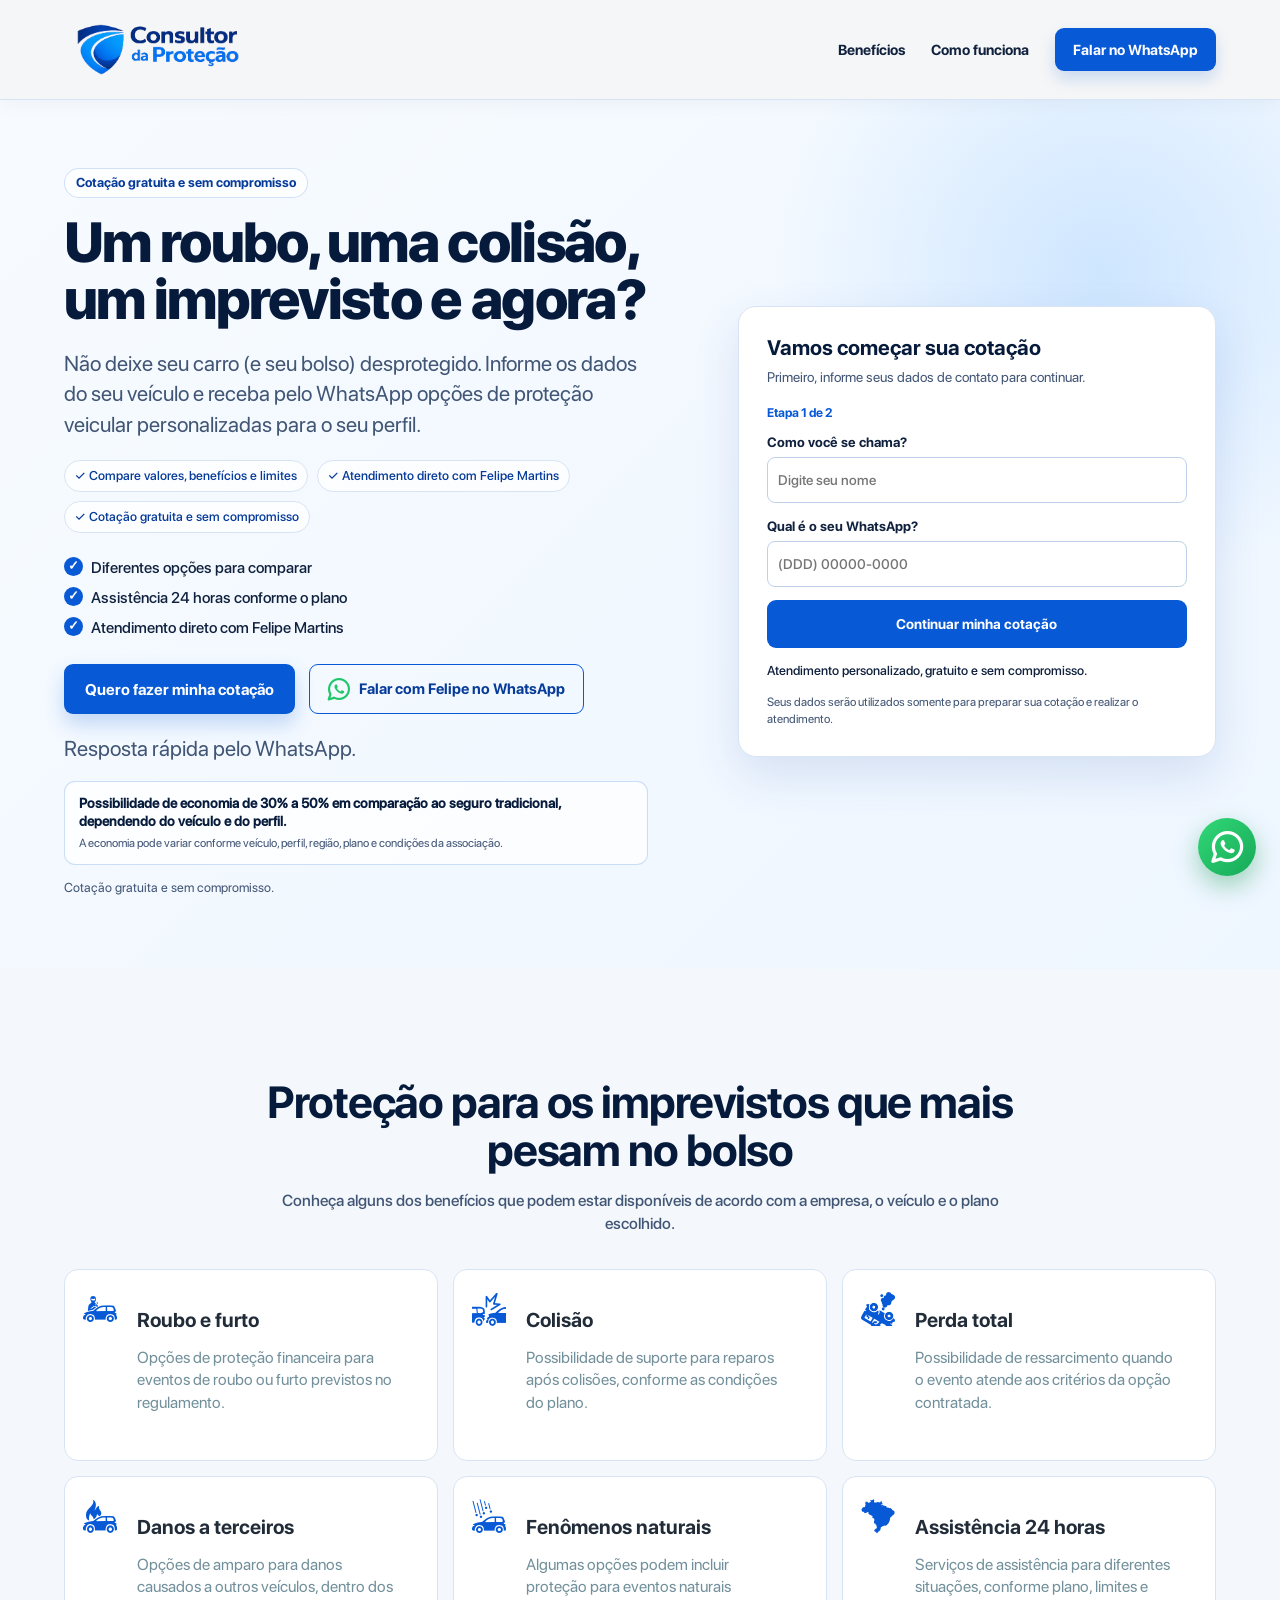
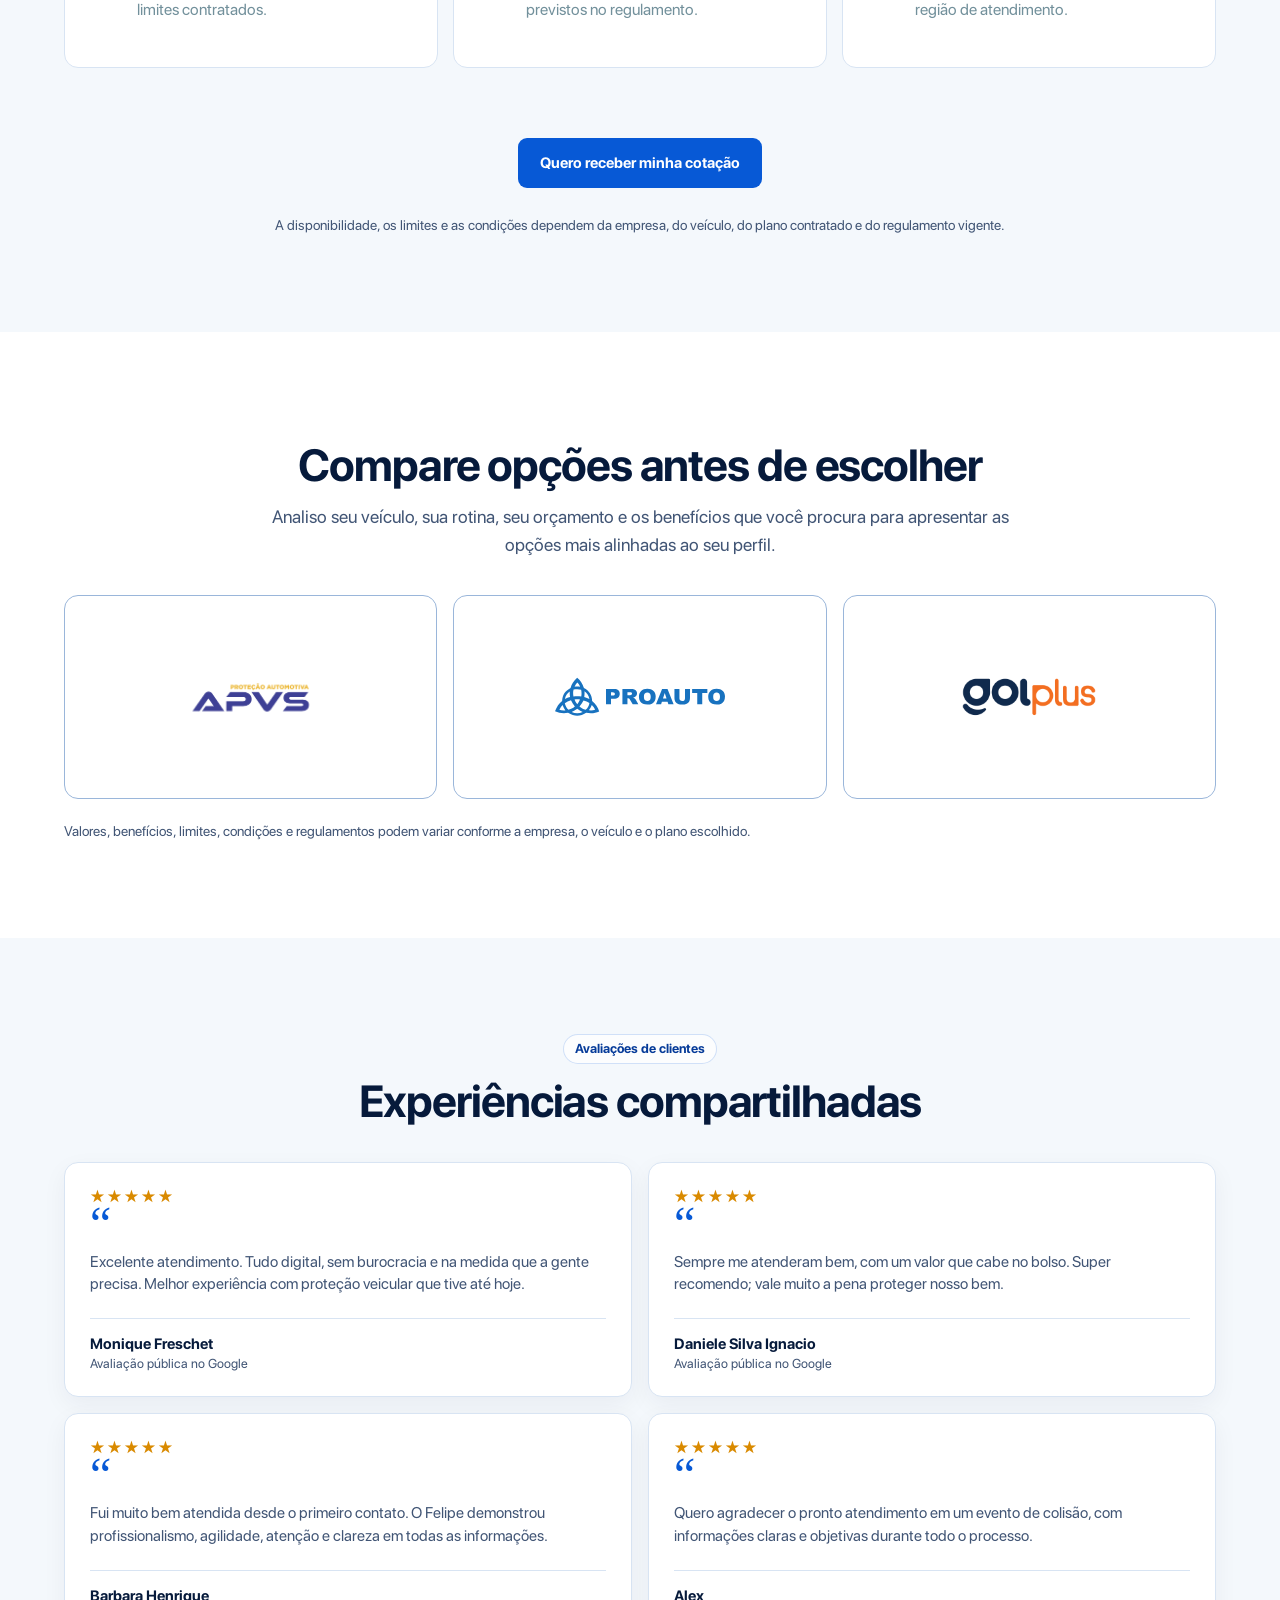
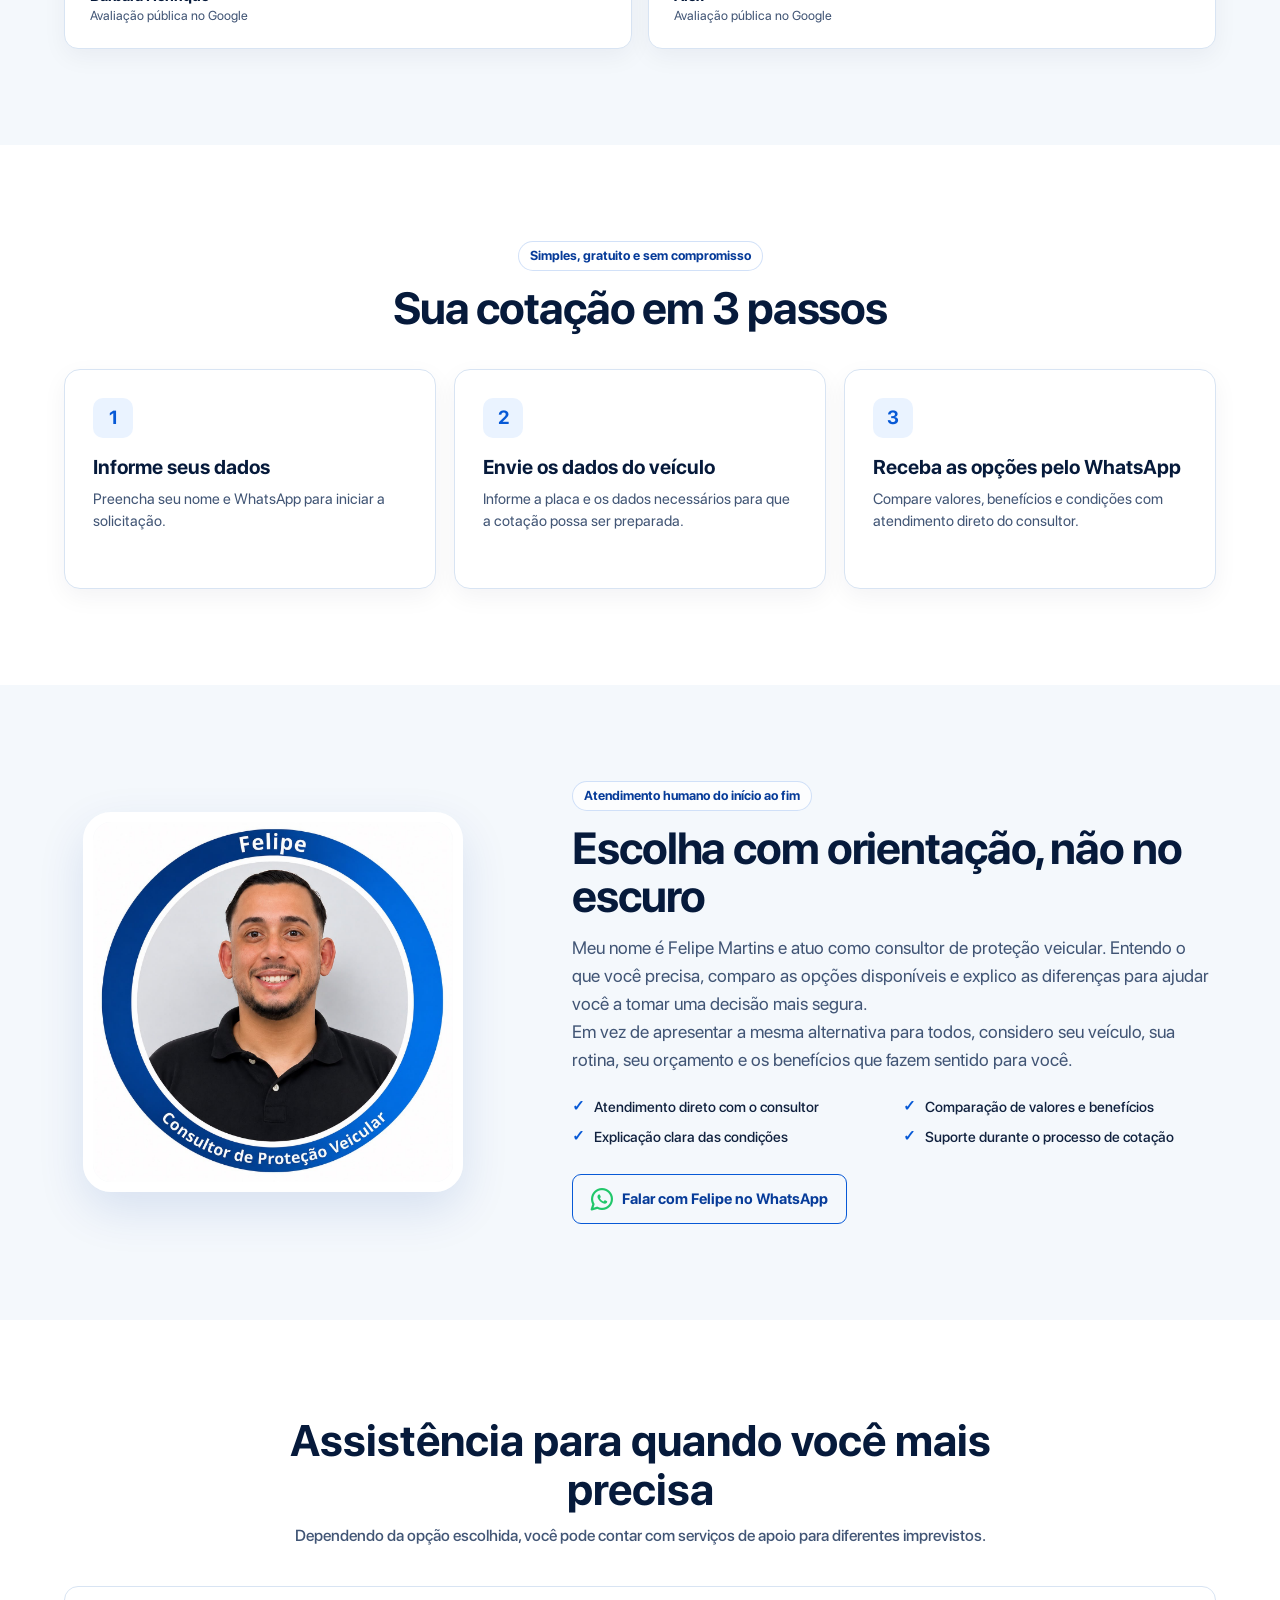
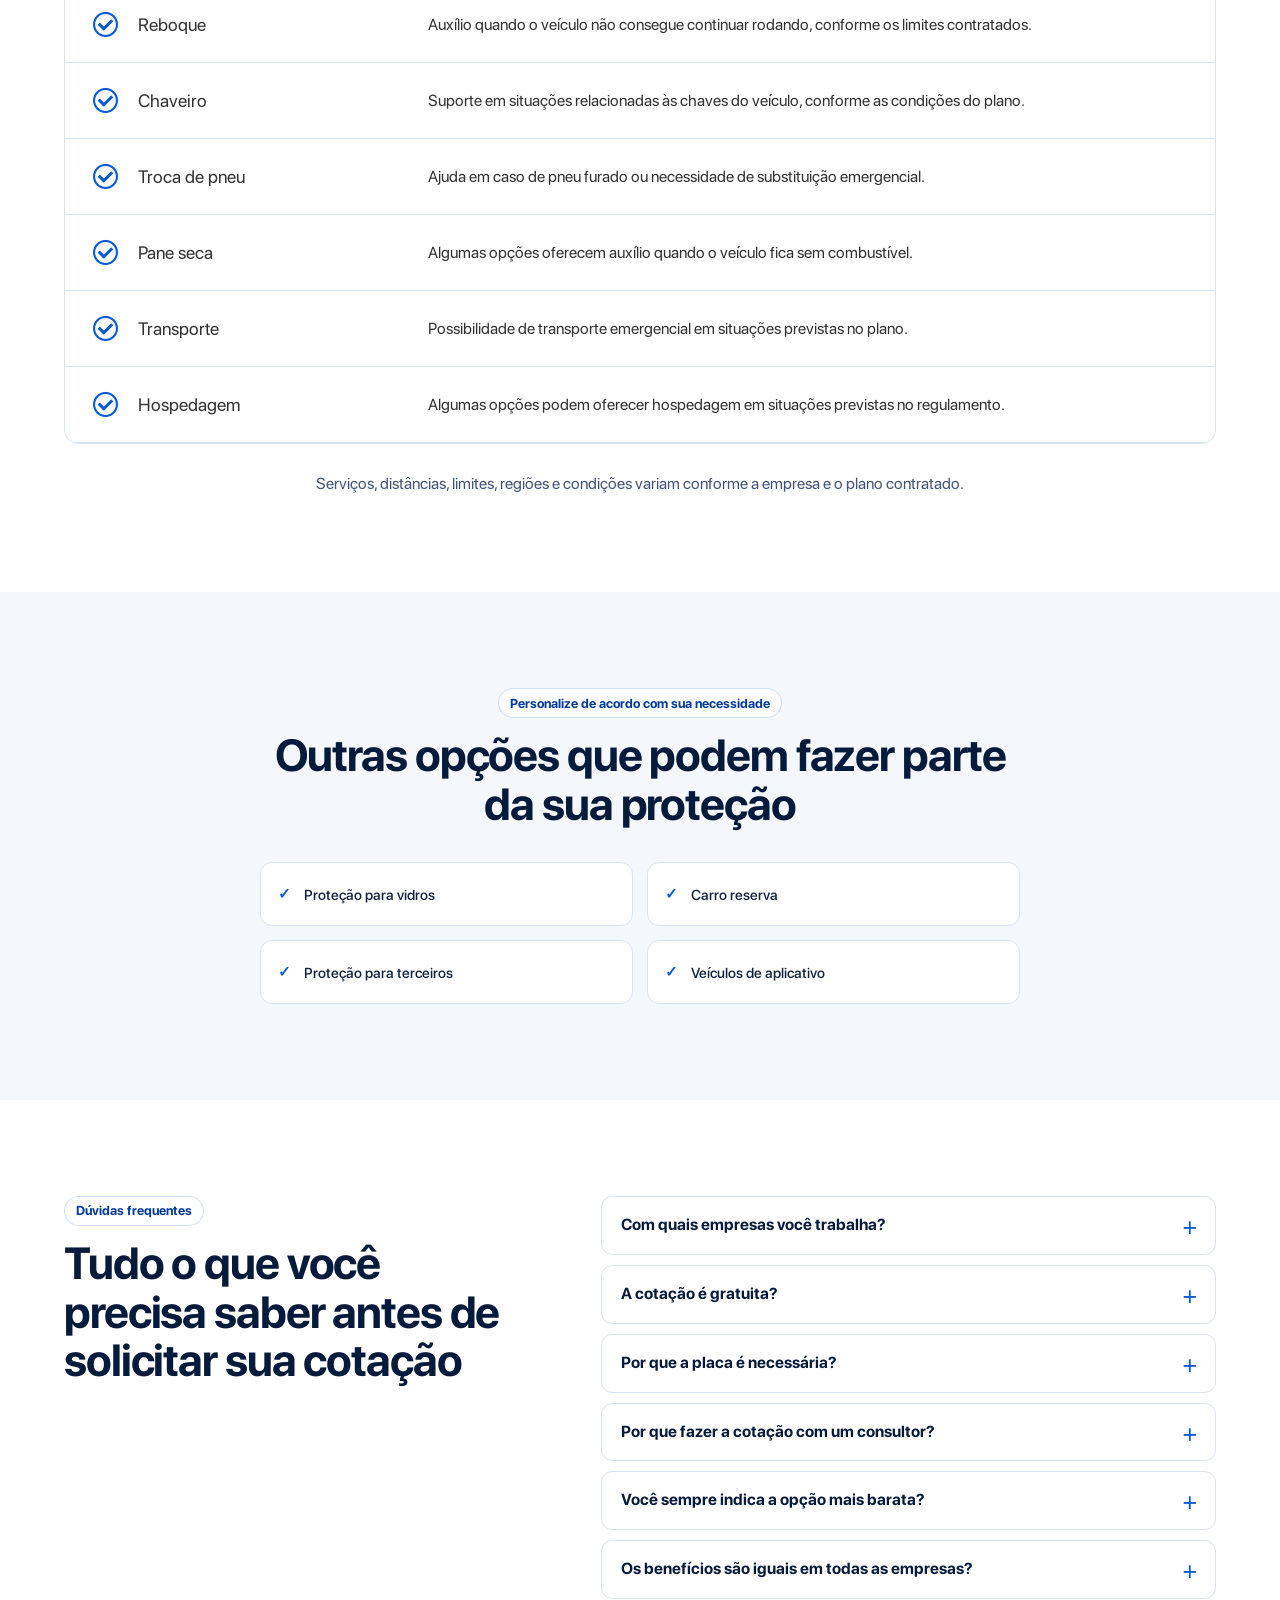
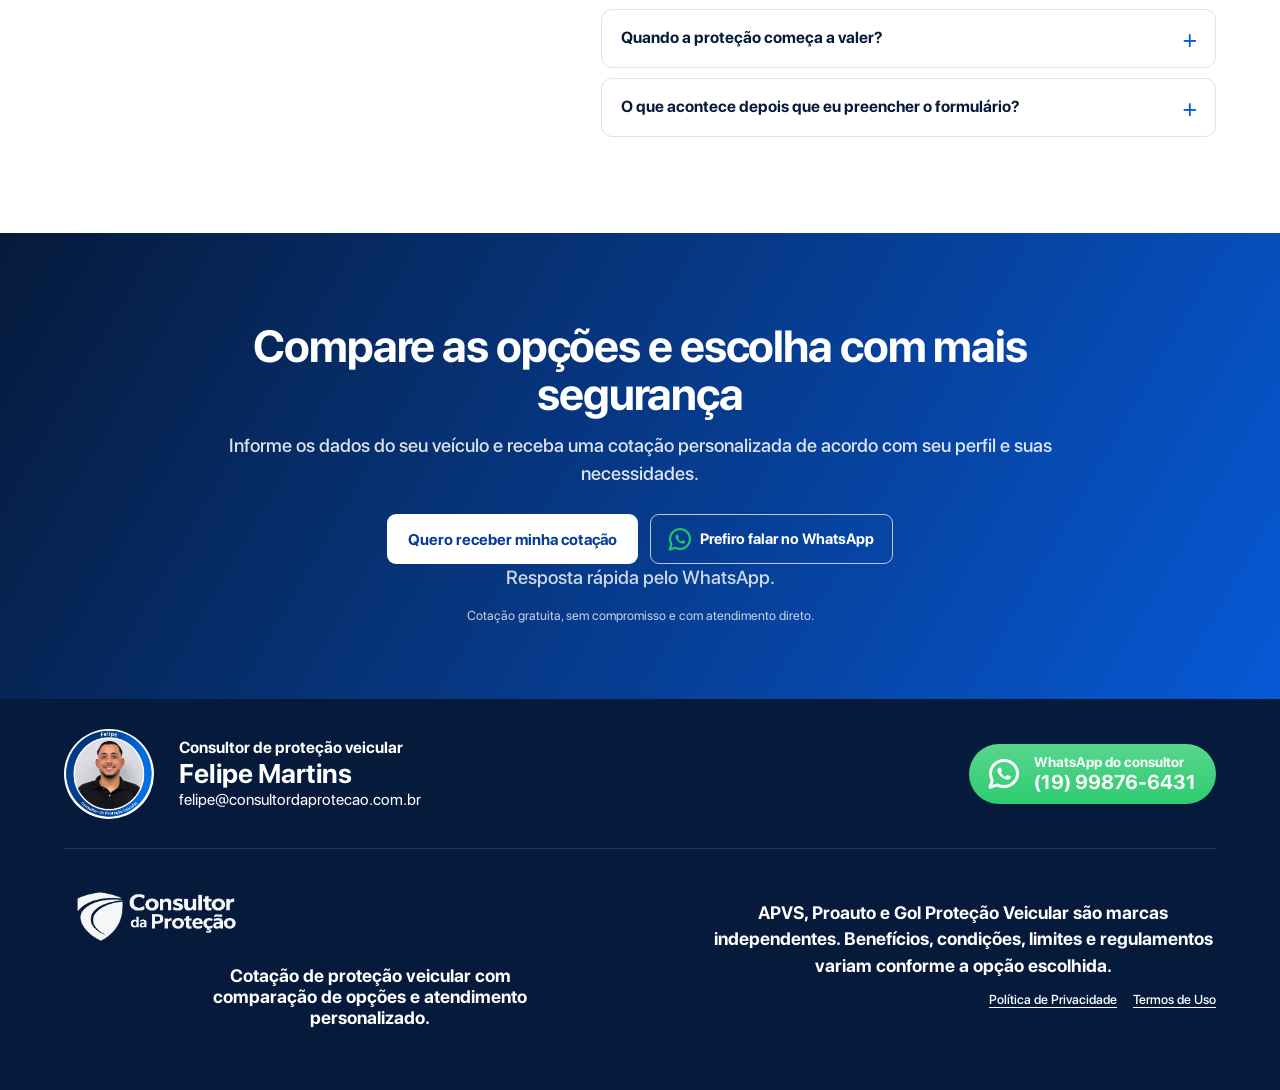
==== index.html @ 423d1b6e "Atualiza beneficios destacados do hero" ====
<!DOCTYPE html><html lang="pt-br"><head>
  <!-- Google Tag Manager -->
  <script>(function(w,d,s,l,i){w[l]=w[l]||[];w[l].push({'gtm.start':new Date().getTime(),event:'gtm.js'});var f=d.getElementsByTagName(s)[0],j=d.createElement(s),dl=l!='dataLayer'?'&l='+l:'';j.async=true;j.src='https://www.googletagmanager.com/gtm.js?id='+i+dl;f.parentNode.insertBefore(j,f);})(window,document,'script','dataLayer','GTM-59C9CPQG');</script>
  <!-- End Google Tag Manager -->
  <meta charset="UTF-8">
  <meta name="viewport" content="width=device-width, initial-scale=1, viewport-fit=cover">
  <link rel="icon" href="/images/consultor-da-protecao-favicon.png" type="image/png">
  <link rel="shortcut icon" href="/images/consultor-da-protecao-favicon.png" type="image/png">
  <title>Cotação de Proteção Veicular | Compare Opções</title>
  <meta name="description" content="Solicite sua cotação de proteção veicular, compare opções da APVS, Proauto e Gol e receba atendimento personalizado pelo WhatsApp.">
  <meta name="robots" content="index, follow">
  <meta name="theme-color" content="#061a3b">
  <link rel="canonical" href="https://consultordaprotecao.com.br/">
  <meta property="og:locale" content="pt_BR">
  <meta property="og:type" content="website">
  <meta property="og:site_name" content="Consultor da Proteção">
  <meta property="og:url" content="https://consultordaprotecao.com.br/">
  <meta property="og:title" content="Cotação de Proteção Veicular | Consultor da Proteção">
  <meta property="og:description" content="Solicite sua cotação de proteção veicular e conheça opções com atendimento personalizado.">
  <meta property="og:image" content="https://consultordaprotecao.com.br/images/felipe-dos-santos-martins-consultor-protecao-veicular.jpeg">
  <meta property="og:image:alt" content="Felipe Martins, consultor de proteção veicular">
  <meta name="twitter:card" content="summary_large_image">
  <meta name="twitter:title" content="Cotação de Proteção Veicular | Consultor da Proteção">
  <meta name="twitter:description" content="Solicite sua cotação de proteção veicular e conheça opções com atendimento personalizado.">
  <meta name="twitter:image" content="https://consultordaprotecao.com.br/images/felipe-dos-santos-martins-consultor-protecao-veicular.jpeg">
  <script type="application/ld+json">
    {
      "@context": "https://schema.org",
      "@type": "ProfessionalService",
      "name": "Consultor da Proteção",
      "url": "https://consultordaprotecao.com.br/",
      "image": "https://consultordaprotecao.com.br/images/felipe-dos-santos-martins-consultor-protecao-veicular.jpeg",
      "description": "Cotação de proteção veicular com orientação personalizada para carros, motos e caminhões.",
      "employee": {
        "@type": "Person",
        "name": "Felipe dos Santos Martins",
        "jobTitle": "Consultor de Proteção Veicular",
        "email": "felipe@consultordaprotecao.com.br",
        "telephone": "+55 19 99876-6431"
      }
    }
  </script>
  <script src="js/cotacao-email.js?v=20260728-gtm-quote-success" defer></script>

  <style>
    :root{
      /* A cor principal e uma variação dela, serve para o gradient do Banner */
      --corDefault: #0759d6;
      --corDefaultDark: #063b99;
      /* Cor Botão */
      --corButtonBanner: #0759d6;
      /* Usado para a borda do número no Banner */
      --corDefaultOpacity: #ffffff;
      /* Cor dos Ícones */
      --corDefaultIcons: #0759d6;
      /* Cor do Rodapé */
      --corFooter: #061a3b;
      /* Usado para a borda no rodapé */
      --corDefaultIconsOpacity: rgba(255, 255, 255, 0.15);
    }
  </style>
  <link rel="stylesheet" href="css/styles.css?v=20260724-mobile-logo">
  <link rel="stylesheet" href="css/bootstrap.css">
  <link rel="stylesheet" href="css/consultor-refresh.css?v=20260728-compact-security-note">

</head>
<body>
  <!-- Google Tag Manager (noscript) -->
  <noscript><iframe src="https://www.googletagmanager.com/ns.html?id=GTM-59C9CPQG" height="0" width="0" style="display:none;visibility:hidden"></iframe></noscript>
  <!-- End Google Tag Manager (noscript) -->
  <div id="app">

    <!-- Início do Header -->
    <header class="header-page">
      <div class="container">
        <a class="site-brand" href="/" aria-label="Ir para a página inicial do Consultor da Proteção">
          <img src="images/consultor-da-protecao-logo-transparent.png" alt="Logo do Consultor da Proteção" width="1102" height="447" fetchpriority="high">
        </a>
        <nav class="site-nav" aria-label="Navegação principal">
          <a href="#beneficios">Benefícios</a>
          <a href="#como-funciona">Como funciona</a>
          <a href="https://wa.me/5519998766431?text=Olá%2C%20Felipe%21%20Gostaria%20de%20falar%20sobre%20proteção%20veicular." class="site-nav-cta" target="_blank" rel="noopener noreferrer" data-track-whatsapp="header_nav">Falar no WhatsApp</a>
        </nav>
        <a href="https://wa.me/5519998766431?text=Ol%C3%A1%2C%20Felipe%21%20Vim%20pelo%20site%20e%20gostaria%20de%20receber%20uma%20cota%C3%A7%C3%A3o%20de%20prote%C3%A7%C3%A3o%20veicular." target="_blank" rel="noopener noreferrer" class="button-whatsapp" data-track-whatsapp="header" aria-label="Falar com Felipe no WhatsApp">
          <i class="icon-whatsapp"></i>
          <span>
            <small>WhatsApp do consultor</small>
            <p>(19) 99876-6431</p>
          </span>
        </a>
      </div>
    </header>
    <!-- Fim do Header -->

    <main>
    <!-- Banner -->
    <section class="banner pwrBackColor" id="cotacao">
      <!-- Header Banner -->
      <div class="container">
        <header>
          <!-- Text Banner -->
          <div class="text-banner">
            <span class="hero-eyebrow">Cotação gratuita e sem compromisso</span>
            <h1>Um roubo, uma colisão, um imprevisto e agora?</h1>
            <p>Não deixe seu carro (e seu bolso) desprotegido. Informe os dados do seu veículo e receba pelo WhatsApp opções de proteção veicular personalizadas para o seu perfil.</p>
            <div class="credibility-stats" aria-label="Indicadores de credibilidade com números a preencher">
              <span>✓ Compare valores, benefícios e limites</span>
              <span>✓ Atendimento direto com Felipe Martins</span>
              <span>✓ Cotação gratuita e sem compromisso</span>
            </div>
            <ul class="hero-benefits" aria-label="Benefícios da cotação">
              <li>Diferentes opções para comparar</li>
              <li>Assistência 24 horas conforme o plano</li>
              <li>Atendimento direto com Felipe Martins</li>
            </ul>
            <div class="hero-actions">
              <a class="hero-primary" href="#cotacao" data-scroll-form data-track-cta="hero">Quero fazer minha cotação</a>
              <a class="hero-secondary" href="https://wa.me/5519998766431?text=Ol%C3%A1%2C%20Felipe%21%20Vim%20pelo%20site%20e%20gostaria%20de%20receber%20uma%20cota%C3%A7%C3%A3o%20de%20prote%C3%A7%C3%A3o%20veicular." target="_blank" rel="noopener noreferrer" data-track-whatsapp="hero" aria-label="Falar com Felipe no WhatsApp"><i class="icon-whatsapp" aria-hidden="true"></i>Falar com Felipe no WhatsApp</a>
            </div>
            <p class="availability-note">Resposta rápida pelo WhatsApp.</p>
            <div class="economy-highlight">
              <strong>Possibilidade de economia de 30% a 50% em comparação ao seguro tradicional, dependendo do veículo e do perfil.</strong>
              <small>A economia pode variar conforme veículo, perfil, região, plano e condições da associação.</small>
            </div>
            <small class="hero-microcopy">Cotação gratuita e sem compromisso.</small>
          </div>

          <div class="box-call-to-action-form pwr_form">
            <span>Vamos começar sua cotação</span>
            <p class="form-description">Primeiro, informe seus dados de contato para continuar.</p>
            <div class="step" id="pwr_step_1">
              <p class="form-progress">Etapa 1 de 2</p>
              <div class="group-form">
                <label for="pwr_field_name">Como você se chama?</label>
                <input type="text" id="pwr_field_name" placeholder="Digite seu nome" autocomplete="name" required>
              </div>
              <div class="group-form">
                <label for="pwr_field_mobile">Qual é o seu WhatsApp?</label>
                <input type="tel" id="pwr_field_mobile" placeholder="(DDD) 00000-0000" autocomplete="tel" inputmode="tel" required>
              </div>
              <div class="group-form">
                <button type="submit" class="button" id="pwr_step_1_next">Continuar minha cotação</button>
              </div>
            </div>
            <div class="step" style="display:none;" id="pwr_step_2">
              <p class="form-progress">Etapa 2 de 2</p>
              <div class="group-form">
                <label for="">Tipo de veículo:</label>
                <ul>
                  <li>
                    <input type="radio" id="pwr_field_type_car" class="option-input radio" name="pwr_field_type" value="1">
                    <label for="pwr_field_type_car">Carro</label>
                  </li>
                  <li>
                    <input type="radio" id="pwr_field_type_motorcycle" class="option-input radio" name="pwr_field_type" value="2">
                    <label for="pwr_field_type_motorcycle">Moto</label>
                  </li>
                  <li>
                    <input id="pwr_field_type_truck" type="radio" class="option-input radio" name="pwr_field_type" value="3">
                    <label for="pwr_field_type_truck">Caminhão</label>
                  </li>
                </ul>
              </div>
              <div class="row-flexbox">
                <div class="group-form two-col">
                  <label for="pwr_field_brand">Marca</label>
                  <select id="pwr_field_brand"></select>
                </div>
                <div class="group-form two-col">
                  <label for="pwr_field_year">Ano Modelo</label>
                  <select id="pwr_field_year"></select>
                </div>
              </div>
              <div class="row-flexbox">
                <div class="group-form two-col">
                  <label for="pwr_field_model">Modelo</label>
                  <select id="pwr_field_model"></select>
                </div>
                <div class="group-form two-col">
                  <label for="pwr_field_plate">Qual é a placa do veículo?</label>
                  <input type="text" id="pwr_field_plate" maxlength="7" autocomplete="off" required>
                  <small class="form-field-help">A placa é necessária para identificar o veículo e consultar as opções disponíveis.</small>
                  <p class="form-security-note"><svg viewBox="0 0 24 24" aria-hidden="true" focusable="false"><path d="M7 10V7a5 5 0 0 1 10 0v3M6 10h12v10H6zM12 14v2" fill="none" stroke="currentColor" stroke-width="2" stroke-linecap="round" stroke-linejoin="round"/></svg><span>Seus dados estão seguros</span></p>
                </div>
              </div>
              <div class="group-form">
                <label for="pwr_field_state">Em qual estado o veículo está?</label>
                <select id="pwr_field_state"></select>
              </div>
              <div class="group-form">
                <label for="pwr_field_city">Em qual cidade o veículo está?</label>
                <select id="pwr_field_city"></select>
              </div>
              <div class="group-form app-usage-group">
                <label>O veículo é utilizado em aplicativo?</label>
                <div class="box-input" role="radiogroup" aria-label="Uso do veículo em aplicativo">
                  <input id="pwr_field_uber_no" type="radio" class="option-input radio" name="pwr_field_uber" value="Não" checked>
                  <label for="pwr_field_uber_no">Não</label>
                  <input id="pwr_field_uber_yes" type="radio" class="option-input radio" name="pwr_field_uber" value="Sim">
                  <label for="pwr_field_uber_yes">Sim</label>
                </div>
              </div>
              <div class="row-flexbox">
                <button type="button" class="back" id="pwr_step_2_back"><i class="icon-left"></i></button>
                <button type="button" class="button" id="pwr_step_2_go">Receber minha cotação no WhatsApp</button>
              </div>
              <p class="form-whatsapp-note">Cotação gratuita, sem compromisso e com atendimento direto.</p>
            </div>

            <p class="form-status" role="status" aria-live="polite"></p>
            <a class="form-whatsapp-fallback" href="#" target="_blank" rel="noopener noreferrer" data-track-whatsapp="form_error_fallback" hidden>Continuar pelo WhatsApp</a>
            <p class="form-support-note">Atendimento personalizado, gratuito e sem compromisso.</p>
            <p class="form-privacy-note">Seus dados serão utilizados somente para preparar sua cotação e realizar o atendimento.</p>
          </div>
        </header>
      </div>
    </section>
    <!-- Fim do Banner -->

    <section class="partners-section" id="comparar" aria-labelledby="partners-title">
      <div class="container">
        <div class="section-intro section-intro-center">
          <h2 id="partners-title">Compare opções antes de escolher</h2>
          <p>Analiso seu veículo, sua rotina, seu orçamento e os benefícios que você procura para apresentar as opções mais alinhadas ao seu perfil.</p>
        </div>
        <div class="partner-grid" aria-label="Empresas com as quais Felipe trabalha">
          <div class="partner-logo-card partner-brand-card"><img class="partner-logo partner-logo-apvs" src="images/logo-apvs.png" alt="Logo da APVS Brasil" width="317" height="139" loading="lazy" decoding="async"></div>
          <div class="partner-logo-card partner-brand-card"><img class="partner-logo partner-logo-proauto" src="images/logo-proauto.svg" alt="Logo da Proauto Proteção Veicular" width="130" height="31" loading="lazy" decoding="async"></div>
          <div class="partner-logo-card partner-brand-card" aria-label="Gol Proteção Veicular"><img class="partner-logo partner-logo-gol" src="images/logo-gol-plus.png" alt="Gol Proteção Veicular" width="1024" height="1024" loading="lazy" decoding="async"></div>
        </div>
        <p class="section-note">Valores, benefícios, limites, condições e regulamentos podem variar conforme a empresa, o veículo e o plano escolhido.</p>
      </div>
    </section>

    <section class="testimonials-section" id="depoimentos" aria-labelledby="testimonials-title">
      <div class="container">
        <div class="section-intro section-intro-center">
          <span class="section-kicker">Avaliações de clientes</span>
          <h2 id="testimonials-title">Experiências compartilhadas</h2>
        </div>
        <div class="testimonial-grid">
          <article class="testimonial-card">
            <span class="testimonial-stars" aria-label="Avaliação de 5 estrelas" role="img">★★★★★</span>
            <span class="testimonial-quote" aria-hidden="true">“</span>
            <p>Excelente atendimento. Tudo digital, sem burocracia e na medida que a gente precisa. Melhor experiência com proteção veicular que tive até hoje.</p>
            <footer><strong>Monique Freschet</strong><span>Avaliação pública no Google</span></footer>
          </article>
          <article class="testimonial-card">
            <span class="testimonial-stars" aria-label="Avaliação de 5 estrelas" role="img">★★★★★</span>
            <span class="testimonial-quote" aria-hidden="true">“</span>
            <p>Sempre me atenderam bem, com um valor que cabe no bolso. Super recomendo; vale muito a pena proteger nosso bem.</p>
            <footer><strong>Daniele Silva Ignacio</strong><span>Avaliação pública no Google</span></footer>
          </article>
          <article class="testimonial-card">
            <span class="testimonial-stars" aria-label="Avaliação de 5 estrelas" role="img">★★★★★</span>
            <span class="testimonial-quote" aria-hidden="true">“</span>
            <p>Fui muito bem atendida desde o primeiro contato. O Felipe demonstrou profissionalismo, agilidade, atenção e clareza em todas as informações.</p>
            <footer><strong>Barbara Henrique</strong><span>Avaliação pública no Google</span></footer>
          </article>
          <article class="testimonial-card">
            <span class="testimonial-stars" aria-label="Avaliação de 5 estrelas" role="img">★★★★★</span>
            <span class="testimonial-quote" aria-hidden="true">“</span>
            <p>Quero agradecer o pronto atendimento em um evento de colisão, com informações claras e objetivas durante todo o processo.</p>
            <footer><strong>Alex</strong><span>Avaliação pública no Google</span></footer>
          </article>
        </div>
      </div>
    </section>

    <section class="consultant-section" id="consultor" aria-labelledby="consultant-title">
      <div class="container consultant-layout">
        <div class="consultant-image-wrap">
          <img src="images/felipe-dos-santos-martins-consultor-protecao-veicular.jpeg" alt="Felipe, consultor de proteção veicular" width="1254" height="1254" loading="lazy" decoding="async">
        </div>
        <div class="consultant-copy">
          <span class="section-kicker">Atendimento humano do início ao fim</span>
          <h2 id="consultant-title">Escolha com orientação, não no escuro</h2>
          <p>Meu nome é Felipe Martins e atuo como consultor de proteção veicular. Entendo o que você precisa, comparo as opções disponíveis e explico as diferenças para ajudar você a tomar uma decisão mais segura.</p>
          <p>Em vez de apresentar a mesma alternativa para todos, considero seu veículo, sua rotina, seu orçamento e os benefícios que fazem sentido para você.</p>
          <ul class="consultant-highlights">
            <li>Atendimento direto com o consultor</li>
            <li>Comparação de valores e benefícios</li>
            <li>Explicação clara das condições</li>
            <li>Suporte durante o processo de cotação</li>
          </ul>
          <a class="outline-cta" href="https://wa.me/5519998766431?text=Ol%C3%A1%2C%20Felipe%21%20Vim%20pelo%20site%20e%20gostaria%20de%20receber%20uma%20cota%C3%A7%C3%A3o%20de%20prote%C3%A7%C3%A3o%20veicular." target="_blank" rel="noopener noreferrer" data-track-whatsapp="consultant_section" aria-label="Falar com Felipe no WhatsApp"><i class="icon-whatsapp" aria-hidden="true"></i>Falar com Felipe no WhatsApp</a>
        </div>
      </div>
    </section>

    <section class="steps-section" id="como-funciona" aria-labelledby="steps-title">
      <div class="container">
        <div class="section-intro section-intro-center">
          <span class="section-kicker">Simples, gratuito e sem compromisso</span>
          <h2 id="steps-title">Sua cotação em 3 passos</h2>
        </div>
        <ol class="consulting-steps">
          <li><span>1</span><h3>Informe seus dados</h3><p>Preencha seu nome e WhatsApp para iniciar a solicitação.</p></li>
          <li><span>2</span><h3>Envie os dados do veículo</h3><p>Informe a placa e os dados necessários para que a cotação possa ser preparada.</p></li>
          <li><span>3</span><h3>Receba as opções pelo WhatsApp</h3><p>Compare valores, benefícios e condições com atendimento direto do consultor.</p></li>
        </ol>
      </div>
    </section>

    <!-- Proteção Veicular Completa -->
    <section class="section-boxs" id="beneficios" aria-labelledby="benefits-title">
      <div class="container">

        <div class="title-section">
          <h2 id="benefits-title">Proteção para os imprevistos que mais pesam no bolso</h2>
          <p>Conheça alguns dos benefícios que podem estar disponíveis de acordo com a empresa, o veículo e o plano escolhido.</p>
        </div>

        <ul class="lists-box">
          <li>
            <i class="icon-icone-furto-roubo"></i>
            <div class="text-list-box">
              <span>Roubo e furto</span>
              <p>Opções de proteção financeira para eventos de roubo ou furto previstos no regulamento.</p>
            </div>
          </li>

          <li>
            <i class="icon-icone-colisoes"></i>
            <div class="text-list-box">
              <span>Colisão</span>
              <p>Possibilidade de suporte para reparos após colisões, conforme as condições do plano.</p>
            </div>
          </li>
          <li>
            <i class="icon-icone-perda-total"></i>
            <div class="text-list-box">
              <span>Perda total</span>
              <p>Possibilidade de ressarcimento quando o evento atende aos critérios da opção contratada.</p>
            </div>
          </li>
          <li>
            <i class="icon-icone-incendio"></i>
            <div class="text-list-box">
              <span>Danos a terceiros</span>
              <p>Opções de amparo para danos causados a outros veículos, dentro dos limites contratados.</p>
            </div>
          </li>
          <li>
            <i class="icon-icone-granizo"></i>
            <div class="text-list-box">
              <span>Fenômenos naturais</span>
              <p>Algumas opções podem incluir proteção para eventos naturais previstos no regulamento.</p>
            </div>
          </li>
          <li>
            <i class="icon-icone-brasil"></i>
            <div class="text-list-box">
              <span>Assistência 24 horas</span>
              <p>Serviços de assistência para diferentes situações, conforme plano, limites e região de atendimento.</p>
            </div>
          </li>
          <li>
            <i class="icon-icone-carro-reserva"></i>
            <div class="text-list-box">
              <span>Carro reserva</span>
              <p>Disponibilidade de veículo reserva em situações previstas nas condições contratadas.</p>
            </div>
          </li>
          <li>
            <i class="icon-icone-colisoes"></i>
            <div class="text-list-box">
              <span>Proteção para vidros</span>
              <p>Algumas opções podem incluir serviços para vidros, conforme as regras do plano escolhido.</p>
            </div>
          </li>
          <li class="benefit-extra" aria-hidden="true">
            <i class="icon-icone-vidros"></i>
            <div class="text-list-box">
              <span>Veículos de aplicativo</span>
              <p>Consulte opções disponíveis para veículos utilizados em aplicativo, conforme análise e regras da empresa.</p>
            </div>
          </li>

        </ul>
        <div class="row-flexbox-center">
          <a class="button-modal" href="#cotacao" data-scroll-form data-track-cta="benefits">Quero receber minha cotação</a>
        </div>
        <p class="benefits-disclaimer">A disponibilidade, os limites e as condições dependem da empresa, do veículo, do plano contratado e do regulamento vigente.</p>
      </div>
    </section>
    <!-- Fim da Sessão Proteção Veicular Completa -->

    <!-- Assistência 24 Horas -->
    <section class="section-list" id="assistencias" aria-labelledby="assistencias-title">
      <div class="container">
        <div class="title-section">
          <h2 id="assistencias-title">Assistência para quando você mais precisa</h2>
          <p>Dependendo da opção escolhida, você pode contar com serviços de apoio para diferentes imprevistos.</p>
        </div>

        <ul class="lists">

          <li class="first-li">
            <div class="product">
              <span>Produto</span>
            </div>
            <div class="description">
              <p>Descrição</p>
            </div>
          </li>

          <li>
            <div class="product">
              <i class="icon-check"></i>
              <span>Reboque</span>
            </div>
            <div class="description">
              <p>
                Auxílio quando o veículo não consegue continuar rodando, conforme os limites contratados.
              </p>
            </div>
          </li>

          <li>
            <div class="product">
              <i class="icon-check"></i>
              <span>Chaveiro</span>
            </div>
            <div class="description">
              <p>Suporte em situações relacionadas às chaves do veículo, conforme as condições do plano.
              </p>
            </div>
          </li>

          <li>
            <div class="product">
              <i class="icon-check"></i>
              <span>Troca de pneu</span>
            </div>
            <div class="description">
              <p>
                Ajuda em caso de pneu furado ou necessidade de substituição emergencial.
              </p>
            </div>
          </li>

          <li>
            <div class="product">
              <i class="icon-check"></i>
              <span>Pane seca</span>
            </div>
            <div class="description">
              <p>
                Algumas opções oferecem auxílio quando o veículo fica sem combustível.
              </p>
            </div>
          </li>

          <li>
            <div class="product">
              <i class="icon-check"></i>
              <span>Transporte</span>
            </div>
            <div class="description">
              <p>
                Possibilidade de transporte emergencial em situações previstas no plano.
              </p>
            </div>
          </li>

          <li>
            <div class="product">
              <i class="icon-check"></i>
              <span>Hospedagem</span>
            </div>
            <div class="description">
              <p>
                Algumas opções podem oferecer hospedagem em situações previstas no regulamento.
              </p>
            </div>
          </li>

        </ul>
        <p class="section-list-disclaimer">Serviços, distâncias, limites, regiões e condições variam conforme a empresa e o plano contratado.</p>
      </div>
    </section>
    <!-- Fim da Sessão Assistência 24 Horas -->

    <section class="trust-section" aria-labelledby="trust-title">
      <div class="container">
        <div class="section-intro section-intro-center">
          <span class="section-kicker">Personalize de acordo com sua necessidade</span>
          <h2 id="trust-title">Outras opções que podem fazer parte da sua proteção</h2>
        </div>
        <ul class="trust-points">
          <li>Proteção para vidros</li>
          <li>Carro reserva</li>
          <li>Proteção para terceiros</li>
          <li>Veículos de aplicativo</li>
        </ul>
      </div>
    </section>

    <section class="faq-section" id="duvidas" aria-labelledby="faq-title">
      <div class="container faq-layout">
        <div class="section-intro">
          <span class="section-kicker">Dúvidas frequentes</span>
          <h2 id="faq-title">Tudo o que você precisa saber antes de solicitar sua cotação</h2>
        </div>
        <div class="faq-list">
          <details><summary aria-expanded="false" aria-controls="faq-answer-1">Com quais empresas você trabalha?</summary><div id="faq-answer-1"><p>Trabalho com opções da APVS, Proauto e Gol Proteção Veicular. A análise considera o veículo, o perfil e as necessidades informadas durante a cotação.</p></div></details>
          <details><summary aria-expanded="false" aria-controls="faq-answer-2">A cotação é gratuita?</summary><div id="faq-answer-2"><p>Sim. A cotação é gratuita e sem compromisso de contratação.</p></div></details>
          <details><summary aria-expanded="false" aria-controls="faq-answer-3">Por que a placa é necessária?</summary><div id="faq-answer-3"><p>A placa é utilizada para identificar corretamente o veículo e preparar uma cotação de acordo com suas características.</p></div></details>
          <details><summary aria-expanded="false" aria-controls="faq-answer-4">Por que fazer a cotação com um consultor?</summary><div id="faq-answer-4"><p>Porque você recebe orientação para comparar valores, benefícios, limites e condições antes de tomar uma decisão.</p></div></details>
          <details><summary aria-expanded="false" aria-controls="faq-answer-5">Você sempre indica a opção mais barata?</summary><div id="faq-answer-5"><p>Não necessariamente. O objetivo é encontrar um equilíbrio entre valor, benefícios, condições e adequação ao seu perfil.</p></div></details>
          <details><summary aria-expanded="false" aria-controls="faq-answer-6">Os benefícios são iguais em todas as empresas?</summary><div id="faq-answer-6"><p>Não. Benefícios, limites, participação, área de atendimento e regras podem variar conforme a empresa e o plano escolhido.</p></div></details>
          <details><summary aria-expanded="false" aria-controls="faq-answer-7">Quando a proteção começa a valer?</summary><div id="faq-answer-7"><p>O início depende das etapas de adesão, vistoria, aprovação, pagamento e demais condições da empresa escolhida.</p></div></details>
          <details><summary aria-expanded="false" aria-controls="faq-answer-8">O que acontece depois que eu preencher o formulário?</summary><div id="faq-answer-8"><p>Seus dados serão registrados para preparação da cotação e você será direcionado ao WhatsApp para continuar o atendimento diretamente com Felipe.</p></div></details>
        </div>
      </div>
    </section>

    <!-- Sessão Call to Action -->
    <div class="section-call-to-action">

      <div class="container">
        <h2>Compare as opções e escolha com mais segurança</h2>
        <p>Informe os dados do seu veículo e receba uma cotação personalizada de acordo com seu perfil e suas necessidades.</p>
        <div class="final-actions">
          <a class="final-primary" href="#cotacao" data-scroll-form data-track-cta="final_cta">Quero receber minha cotação</a>
          <a class="final-secondary" href="https://wa.me/5519998766431?text=Ol%C3%A1%2C%20Felipe%21%20Vim%20pelo%20site%20e%20gostaria%20de%20receber%20uma%20cota%C3%A7%C3%A3o%20de%20prote%C3%A7%C3%A3o%20veicular." target="_blank" rel="noopener noreferrer" data-track-whatsapp="final_cta" aria-label="Prefiro falar no WhatsApp"><i class="icon-whatsapp" aria-hidden="true"></i>Prefiro falar no WhatsApp</a>
        </div>
        <p class="availability-note">Resposta rápida pelo WhatsApp.</p>
        <small>Cotação gratuita, sem compromisso e com atendimento direto.</small>
      </div>
    </div>
    <!-- Fim da sessão Call to Action -->

    </main>
    <!-- Footer -->
    <footer class="footer-page">
      <div class="container">
        <header>
          <div class="consultant">
            <img class="consultant-photo" src="images/felipe-dos-santos-martins-consultor-protecao-veicular.jpeg" alt="Felipe, consultor de proteção veicular" width="90" height="90" loading="lazy" decoding="async">
            <div class="dados-consultant">
              <span>Consultor de proteção veicular</span>
              <span>Felipe Martins</span>
              <span>felipe@consultordaprotecao.com.br</span>
            </div>
          </div>

          <a href="https://wa.me/5519998766431?text=Ol%C3%A1%2C%20Felipe%21%20Vim%20pelo%20site%20e%20gostaria%20de%20receber%20uma%20cota%C3%A7%C3%A3o%20de%20prote%C3%A7%C3%A3o%20veicular." target="_blank" rel="noopener noreferrer" class="button-whatsapp" data-track-whatsapp="footer" aria-label="Falar com Felipe no WhatsApp">
            <i class="icon-whatsapp"></i>
            <span>
              <small>WhatsApp do consultor</small>
              <p>(19) 99876-6431</p>
            </span>
          </a>
        </header>
        <footer class="footer-branding">
          <div>
            <img src="images/consultor-da-protecao-logo-transparent.png" alt="Logo do Consultor da Proteção" width="1102" height="447" loading="lazy" decoding="async">
            <p>Cotação de proteção veicular com comparação de opções e atendimento personalizado.</p>
          </div>
          <div class="footer-meta">
            <p class="footer-legal">APVS, Proauto e Gol Proteção Veicular são marcas independentes. Benefícios, condições, limites e regulamentos variam conforme a opção escolhida.</p>
            <nav class="footer-links" aria-label="Informações legais"><a href="privacidade.html">Política de Privacidade</a><a href="termos.html">Termos de Uso</a></nav>
          </div>
        </footer>
      </div>
    </footer>
    <!-- Fim do Footer -->

  </div>

  <a class="floating-whatsapp" href="https://wa.me/5519998766431?text=Ol%C3%A1%2C%20Felipe%21%20Vim%20pelo%20site%20e%20gostaria%20de%20receber%20uma%20cota%C3%A7%C3%A3o%20de%20prote%C3%A7%C3%A3o%20veicular." target="_blank" rel="noopener noreferrer" data-track-whatsapp="floating_button" aria-label="Falar com Felipe no WhatsApp">
    <span class="floating-whatsapp-label">Falar com Felipe no WhatsApp</span>
    <i class="icon-whatsapp" aria-hidden="true"></i>
  </a>

</body></html>
---- css/styles.css ----
/* Fonts */
@font-face {
	font-family: 'regular';
	src: url('../fonts/SFDisplay-Regular.eot');
	src: local('☺'), url('../fonts/SFDisplay-Regular.woff') format('woff'), url('./src/fonts//SFDisplay-Regular.ttf') format('truetype'), url('../images/SFDisplay-Regular.svg') format('svg');
	font-weight: normal;
	font-style: normal;
	font-display: swap;
}
@font-face {
	font-family: 'medium';
	src: url('../fonts/SFDisplay-Medium.eot');
  src: local('☺'), url('../fonts/SFDisplay-Medium.woff') format('woff'), 
  url('./src/fonts//SFDisplay-Medium.ttf') format('truetype'), 
  url('../images/SFDisplay-Medium.svg') format('svg');
	font-weight: normal;
	font-style: normal;
	font-display: swap;
}
@font-face {
	font-family: 'heavy';
	src: url('../fonts/SFDisplay-Heavy.eot');
  src: local('☺'), url('../fonts/SFDisplay-Heavy.woff') format('woff'), 
  url('./src/fonts//SFDisplay-Heavy.ttf') format('truetype'), 
  url('../images/SFDisplay-Heavy.svg') format('svg');
	font-weight: normal;
	font-style: normal;
	font-display: swap;
}
@font-face {
	font-family: 'bold';
	src: url('../fonts/SFDisplay-Bold.eot');
  src: local('☺'), url('../fonts/SFDisplay-Bold.woff') format('woff'), 
  url('./src/fonts//SFDisplay-Bold.ttf') format('truetype'), 
  url('../images/SFDisplay-Bold.svg') format('svg');
	font-weight: normal;
	font-style: normal;
	font-display: swap;
}

@font-face {
  font-family: 'icomoon';
  src:  url('../fonts/icomoon.eot');
  src:  url('../fonts/icomoon.eot#iefix') format('embedded-opentype'),
    url('../fonts/icomoon.ttf') format('truetype'),
    url('../fonts/icomoon.woff') format('woff'),
    url('../images/icomoon.svg#icomoon') format('svg');
  font-weight: normal;
  font-style: normal;
  font-display: swap;
}



[class^="icon-"], [class*=" icon-"] {
  /* use !important to prevent issues with browser extensions that change fonts */
  font-family: 'icomoon' !important;
  speak: none;
  font-style: normal;
  font-weight: normal;
  font-variant: normal;
  text-transform: none;
  line-height: 1;

  /* Better Font Rendering =========== */
  -webkit-font-smoothing: antialiased;
  -moz-osx-font-smoothing: grayscale;
}

.icon-icone-furto-roubo:before {
  content: "\e900";
}
.icon-icone-colisoes:before {
  content: "\e901";
}
.icon-icone-perda-total:before {
  content: "\e902";
}
.icon-icone-incendio:before {
  content: "\e903";
}
.icon-icone-granizo:before {
  content: "\e904";
}
.icon-icone-brasil:before {
  content: "\e905";
}
.icon-check-2:before {
  content: "\e906";
}
.icon-check:before {
  content: "\e907";
}
.icon-left:before {
  content: "\e908";
}
.icon-whatsapp:before {
  content: "\e909";
}
.icon-icone-carro-reserva:before {
  content: "\e90a";
}
.icon-icone-vidros:before {
  content: "\e90b";
}


/* Global Settings */
*{
  margin:0;
  padding:0;
  outline: none;
  box-sizing: border-box;
}

html{
  /* a cada 1rem será considerado 10px */
  font-size: 62.5%;
}


body{
  background: #FFF;
  font-family: 'regular', 'Helvetica', Arial, sans-serif;
  text-rendering: optimizeLegibility !important;
  -webkit-font-smoothing: antialiased !important;

  font-size: 1.6rem;
}
.container {
  max-width: 1170px;
  width: 90%;
  margin: auto;
}
.button-whatsapp{
  padding: 10px 20px;
  border-radius: 40px;
  display: flex;
  align-items: center;
  flex-direction: row;
  text-decoration: none;


  /* Degradê */
  background: rgb(88,214,141);
  background: -moz-linear-gradient(180deg, rgba(88,214,141,1) 0%, rgba(46,204,113,1) 100%);
  background: -webkit-linear-gradient(180deg, rgba(88,214,141,1) 0%, rgba(46,204,113,1) 100%);
  background: linear-gradient(180deg, rgba(88,214,141,1) 0%, rgba(46,204,113,1) 100%);
  filter: progid:DXImageTransform.Microsoft.gradient(startColorstr="#58d68d",endColorstr="#2ecc71",GradientType=1);
  transition: filter 0.3s;
}
.button-whatsapp:hover{
  filter: brightness(90%);
}

.button-whatsapp i{
  color:#fff;
  font-size: 3.0rem;
  margin-right: 15px;
}
.button-whatsapp span{
  display: flex;
  flex-direction: column;
}
.button-whatsapp small{
  color: #FFF;
  font-family: 'bold';
  font-size: 1.4rem;
}
.button-whatsapp p{
  color: #FFF;
  font-family: 'bold';
  font-size: 2.0rem;
}

input{
  background: #FFF;
  border:1px solid #d8e3ef;
  padding: 12px;
  font-family: 'medium', 'Helvetica', Arial, sans-serif;
  font-size: 1.6rem;
  width: 100%;
  border-radius:3px;
}
select{
  background: #FFF;
  border:1px solid #d8e3ef;
  padding: 12px;
  font-family: 'medium', 'Helvetica', Arial, sans-serif;
  font-size: 1.6rem;
  height: 47px;
  width: 100%;
  border-radius:3px;
  margin-top: 5px;
}

.button{
  background: #222933;
  color: #FFF;
  border-radius: 30px;
  font-size: 1.6rem;
  font-family: 'bold', Arial, Helvetica, sans-serif;

  display: block;
  width: 100%;
  border:0;
  cursor: pointer;
  padding: 14px;
  transition: 0.2s filter;
}
.button:hover{
  filter: brightness(80%);
}

.title-section{
  text-align: center;
  margin-bottom: 60px;
}
.title-section span{
  color: #212c38;
  font-size: 4.0rem;
  font-family: 'bold', Arial, Helvetica, sans-serif;
}
.title-section p{
  color: #72909b;
  font-size: 2.2rem;
  font-family: 'medium';
  margin-top: 10px;
}

.back{
  width: 60px;
  height: 50px;
  background: #d8e3ef;
  color: #495458;
  cursor: pointer;

  display: flex;
  justify-content: center;
  align-items: center;
  border-radius: 100%;
  border:0;
  transition: background 0.3s;
}
.back:hover{
  background: #c0ccd8;
  color: #495458;
}
.row-flexbox-center{
  display: flex;
  justify-content: center;
  padding-top:40px;
}
.button-modal{
  background: #222933;
  color: #FFF;
  border-radius: 40px;
  font-size: 1.9rem;
  font-family: 'bold', Arial, Helvetica, sans-serif;

  display: block;
  border:0;
  cursor: pointer;
  padding: 20px 80px;
  transition: 0.2s filter;
}
.button-modal:hover{
  filter: brightness(80%);
}

/* CheckBox Styles */

.option-input {
  -webkit-appearance: none;
  -moz-appearance: none;
  -ms-appearance: none;
  -o-appearance: none;
  appearance: none;
  position: relative;
  top: 0;
  right: 0;
  bottom: 0;
  left: 0;
  height: 17px;
  width: 17px;
  transition: all 0.15s ease-out 0s;
  background: #FFF;
  border: none;
  color: #fff;
  cursor: pointer;
  display: inline-block;
  margin-right: 5px;
  outline: none;
  position: relative;
  z-index: 10;
  border:1px solid #d9e4ef;

  border-radius: 100%;
}
.option-input:hover {
  background: #FFF;
  border:1px solid #d9e4ef;
}
.option-input:checked {
  background: var(--corDefaultIcons);
}
.option-input:checked::before {
  height: 100%;
  width: 100%;
  content: '';
  position: absolute;
  background: url(../images/check.svg);
  fill: #FFF;
  display: inline-block;
  font-size: 2.6rem;
  text-align: center;
  line-height: 40px;
  top: 0;
  right: auto;
  left: 0;
  background-position: center;
  background-size: 11px;
  background-repeat: no-repeat;
  filter: invert(100%);
}
.option-input:checked::after {
  background: var(--corDefaultIcons);
  content: '';
  display: block;
  position: relative;
  z-index: 100;
}
.option-input.radio {
  border-radius: 50%;
}
.option-input.radio::after {
  border-radius: 50%;
}



/*-----------------------------------------------------------------------------
  Header
    Estamos trazendo a logo do próprio painel do Power,
    Altere a logo pelo painel do Power. 
-----------------------------------------------------------------------------*/
header.header-page{
  height: 100px;
}

header.header-page .container{
  height: 100%;

  display: flex;
  align-items: center;
  justify-content: space-between;
}

header.header-page .container img{
  max-height: 90px;
  max-width: 200px;
}
.site-brand{
  color: #15243e;
  font-family: 'bold', Arial, Helvetica, sans-serif;
  font-size: 3.35rem;
  font-weight: 700;
  letter-spacing: -1.5px;
  text-decoration: none;
}
.site-brand span{
  color: #eb6607;
  font-family: 'regular', Arial, Helvetica, sans-serif;
  font-size: 2.55rem;
  letter-spacing: -1.2px;
}

.required{
  border:1px solid red !important;
}

.input-true{
  border: 1px solid #3ccf7a !important;
}


/*-----------------------------------------------------------------------------
  Banner
-----------------------------------------------------------------------------*/
.banner{
  min-height: 550px;
  background: #ff7900 !important;
  background-image: none !important;
  
}
.banner .container{
  max-width: 935px;
  display: flex;
  align-items: center;
  justify-content: space-between;
}

.banner .container header{
  min-height: 390px;
  flex: 1;

  display: flex;
  align-items: center;
  justify-content: space-between;
}

.banner .container header .text-banner{
  width: 100%;
  max-width: 440px;
}
.banner .container header .text-banner h1{
  font-family: 'heavy', Arial, Helvetica, sans-serif;
  font-size: 5.5rem;
  color: #ffffff;
  text-transform: uppercase;
  line-height: 110%;
}
.banner .container header .text-banner p{
  font-size: 1.8rem;
  color: #FFF;
  font-family: 'medium', Arial, Helvetica, sans-serif;
  margin-top:20px;
}

/* Form Header */
.banner .container header .box-call-to-action-form{
  max-width: 352px;
  width: 100%;
  background: #FFF;
  border-radius: 10px;
  padding: 28px;
  margin-top: 20px;
}
.banner .container header .box-call-to-action-form span{
  font-size: 1.4rem;
  color: #323232;
  font-family: 'medium', Arial, Helvetica, sans-serif;
  display: flex;
  justify-content: center;
  margin-bottom: 20px;
}

.banner .container header .box-call-to-action-form .group-form{
  margin-bottom: 6px;
}
.banner .container header .box-call-to-action-form .group-form label{
  font-size: 1.2rem;
}
.banner .container header .box-call-to-action-form input{
  height: 36px;
  padding: 8px 10px;
  font-size: 1.4rem;
}
.banner .container header .box-call-to-action-form input.option-input{
  width: 18px;
  min-width: 18px;
  height: 18px;
  min-height: 18px;
  padding: 0;
  margin: 0 7px 0 0;
  flex: 0 0 18px;
}
.banner .container header .box-call-to-action-form .button{
  margin-top: 12px;
  padding: 11px;
  font-size: 1.4rem;
}

.group-form{
  margin-bottom: 10px;
}
.group-form label{
  font-size: 1.4rem;
  color: #323232;
  font-family: 'bold', Arial, Helvetica, sans-serif;
}
.group-form input{
  margin-top: 5px;
}

.group-form ul{
  list-style: none;
  margin-top:5px;

  display: flex;
  justify-content: space-between;
  align-items: center;
}
.group-form li{
  width: 31%;
  border: 1px solid #d8e3ef;
  display: flex;
  justify-content: flex-start;
  align-items: center;
  height: 43px;
  padding: 10px 10px 14px 10px;
  border-radius: 4px;
}
.group-form li label{
  color:#323232;
  font-family: 'regular', Arial, Helvetica, sans-serif;
  cursor: pointer;
  margin-top: 3px;
}


.box-call-to-action-form .button{
  margin-top: 20px;
}
.row-flexbox{
  display: flex;
  justify-content: space-between;
}
.row-flexbox .back{
  margin: 20px 10px 0 0;
}
.two-col{
  width: 48%;
}

.box-input{
  background: #FFF;
  border:1px solid #d8e3ef;
  padding: 12px 12px 14px 12px;
  width: 100%;
  border-radius:3px;
  height: 45px;
  margin-top:5px;

  display: flex;
  justify-content: flex-start;
  align-items: center;
}
body .box-input label{
  font-family: 'regular', Arial, Helvetica, sans-serif;
  margin-top:3px;
}
body .box-input label small{
  font-family: 'regular', Arial, Helvetica, sans-serif;
  color:#a9b1bb;
  font-size: 1.4rem;
}
/* Boxs header */
.banner footer{
  margin: auto;
  margin-top: 20px;
  width: 100%;

  display: grid;
  grid-template-columns: repeat(auto-fit, minmax(200px, 1fr));
  grid-gap: 20px;
}
.banner .box-banner{  

  display: flex;
  flex-direction: row;
}
.banner .box-banner:last-child .number{
  padding: 0 4px;
}
.banner .box-banner .number{
  border:1px solid var(--corDefaultOpacity);
  width: 50px;
  height: 50px;
  font-size: 2.4rem;
  font-family: 'bold', Arial, Helvetica, sans-serif;
  color: #FFF;
  margin-right: 16px;
  border-radius: 6px;
  overflow: hidden;
  display: flex;
  align-items: center;
  justify-content: center;
}
.banner .box-banner span{
  color: #ffffff;
  font-size: 1.8rem;
  font-family: 'bold', Arial, Helvetica, sans-serif; 
}
.banner .box-banner p{
  color: #fff;
  font-size: 1.4rem;
  font-family: 'regular', Arial, Helvetica, sans-serif; 
  margin-top: 15px;
  opacity: 0.9;
}

/* Primeira dobra: medidas fixas da referência em telas grandes. */
@media (min-width: 769px){
  .banner .container{
    max-width: 935px !important;
  }
  .banner .container header .text-banner{
    max-width: 440px !important;
  }
  .banner .container header .text-banner h1{
    font-size: 5.5rem !important;
  }
  .banner .container header .box-call-to-action-form{
    max-width: 352px !important;
  }
}


/*-----------------------------------------------------------------------------
  Section com Boxs
-----------------------------------------------------------------------------*/
.section-boxs{
  background: #f7f8fa;
  min-height:400px;
  padding: 100px 0;
}
.lists-box{
  margin: auto;
  width: 100%;

  display: grid;
  grid-template-columns: repeat(auto-fit, minmax(250px, 1fr));
  grid-gap: 20px;



}
.lists-box li{
  background: #FFF;
  border:1px solid #d8e3ef;
  padding: 30px;
  border-radius:10px;

  display: flex;
}
.lists-box li .text-list-box{
  display: flex;
  flex-direction: column;
  padding: 0 20px;
}
.lists-box li i{
  width: 60px;
  height: 30px;
  font-size: 4.0rem;

  color: #EB6607;
}
.lists-box li .text-list-box span{
  font-size: 2.0rem;
  color:#212c38;
  font-family: 'bold';
}
.lists-box li .text-list-box p{
  font-size: 1.6rem;
  color: #72909b;
  margin-top: 15px;
}


/*-----------------------------------------------------------------------------
  Section com Listas
-----------------------------------------------------------------------------*/
.section-list{
  background: #FFF;
  padding: 100px 0;
}

.lists {}

.lists li {
  display: flex;
  flex: 1;
  border-bottom:1px solid #d8e3ef;
  padding: 20px 0;

  display: flex;
  justify-content: space-between;
  align-items: center;
}
.lists li.first-li .product span{
  padding-left: 45px;
  font-family: 'bold', Arial, Helvetica, sans-serif;
}
.lists li.first-li .description p{
  font-family: 'bold', Arial, Helvetica, sans-serif;
}

.lists li .product {
  max-width: 335px;
  width: 100%;

  display: flex;
  justify-content: flex-start;
  align-items: center;
}
.lists li .product span{
  font-size: 1.8rem;
  font-family: 'regular', Arial, Helvetica, sans-serif;
  color: #323232;
}

.lists li .product i{
  margin-right: 20px;
  font-size: 2.5rem;
  color:#EB6607;
}

.lists li .description {
  flex:1;
}
.lists li .description p{
  font-size: 1.6rem;
  font-family: 'regular', Arial, Helvetica, sans-serif;
  color: #323232;
}




/*-----------------------------------------------------------------------------
  Call to Action
-----------------------------------------------------------------------------*/
.section-call-to-action{
  background: #ed6500;
  min-height: 340px;
  text-align: center;

  display: flex;
  flex-direction: column;
  justify-content: center;
  align-items: center;
}

.section-call-to-action h2{
  font-size: 4.0rem;
  color: #FFF;
  font-family: 'bold', Arial, Helvetica, sans-serif;
}
.section-call-to-action p{
  color: #FFF;
  font-size: 2.2rem;
  font-family: 'Medium', Arial, Helvetica, sans-serif;
  margin: 15px 0 35px 0;
}
.section-call-to-action button{
  background: #222933;
  border-radius: 40px;
  color: #fff;
  border:0;
  padding: 20px 80px;
  font-size: 2.0rem;
  font-family: 'bold', Arial, Helvetica, sans-serif;
  cursor: pointer;
  transition: filter 0.2s;
}
.section-call-to-action button:hover{
  filter: brightness(90%)
}


/*-----------------------------------------------------------------------------
  Footer
-----------------------------------------------------------------------------*/
.footer-page{
  width: 100%;
  background:#222933
}

.footer-page .container header{
  display:flex;
  align-items: center;
  justify-content: space-between;
  min-height: 180px;
  border-bottom: 1px solid var(--corDefaultIconsOpacity);
}
.footer-page .container header .consultant{
  display: flex;
  align-items: center;
  justify-content: center;
}
.footer-page .container header .consultant-photo{
  border-radius: 100%;
  width: 90px;
  height: 90px;
  margin-right: 25px;
  object-fit: cover;
}

.footer-page .container header .dados-consultant{
  display:flex;
  flex-direction: column;
}

.footer-page .container header .dados-consultant span:nth-child(1){
  font-size: 1.6rem;
  color: #FFF;
  font-family: 'bold', Arial, Helvetica, sans-serif;
}
.footer-page .container header .dados-consultant span:nth-child(2){
  font-size: 3.2rem;
  color: #FFF;
  font-family: 'bold', Arial, Helvetica, sans-serif;
}
.footer-page .container header .dados-consultant span:nth-child(3){
  font-size: 1.6rem;
  color: #FFF;
  font-family: 'regular', Arial, Helvetica, sans-serif;
}
.footer-page .container footer{
  min-height: 80px;
  display:flex;
  align-items: center;
  justify-content: space-between;
}
.footer-page .container footer p{
  color: #FFF;
  font-size: 1.8rem;
  font-family: 'bold';
  flex:1;
  text-align: center;
  margin-left: 116px;
}
.footer-consultant-brand{
  width: 116px;
  color: rgba(255, 255, 255, 0.55);
  font-family: 'medium', Arial, Helvetica, sans-serif;
  font-size: 1.4rem;
  text-align: right;
}

/* Botão flutuante do WhatsApp */
.floating-whatsapp{
  position: fixed;
  right: 28px;
  bottom: 28px;
  z-index: 1000;
  width: 62px;
  height: 62px;
  border-radius: 50%;
  background: linear-gradient(135deg, #55dd8c 0%, #1fbd60 100%);
  color: #FFF;
  box-shadow: 0 10px 24px rgba(19, 151, 71, 0.38);
  display: flex;
  align-items: center;
  justify-content: center;
  text-decoration: none;
  transition: transform 0.2s ease, box-shadow 0.2s ease;
}
.floating-whatsapp::before{
  content: '';
  position: absolute;
  inset: -6px;
  border: 2px solid rgba(67, 214, 128, 0.55);
  border-radius: 50%;
  animation: whatsapp-pulse 2.2s ease-out infinite;
}
.floating-whatsapp i{
  font-size: 3.6rem;
  position: relative;
  z-index: 1;
}
.floating-whatsapp-label{
  position: absolute;
  right: 74px;
  padding: 9px 13px;
  border-radius: 8px;
  background: #222933;
  color: #FFF;
  font-family: 'bold', Arial, Helvetica, sans-serif;
  font-size: 1.4rem;
  white-space: nowrap;
  opacity: 0;
  pointer-events: none;
  transform: translateX(8px);
  transition: opacity 0.2s ease, transform 0.2s ease;
}
.floating-whatsapp:hover{
  color: #FFF;
  transform: translateY(-3px) scale(1.04);
  box-shadow: 0 14px 28px rgba(19, 151, 71, 0.48);
}
.floating-whatsapp:hover .floating-whatsapp-label,
.floating-whatsapp:focus-visible .floating-whatsapp-label{
  opacity: 1;
  transform: translateX(0);
}
.floating-whatsapp:focus-visible{
  outline: 3px solid #FFF;
  outline-offset: 3px;
}
@keyframes whatsapp-pulse{
  0% { transform: scale(0.88); opacity: 0.8; }
  70%, 100% { transform: scale(1.22); opacity: 0; }
}

/*-----------------------------------------------------------------------------
  Modal
-----------------------------------------------------------------------------*/
.modal-content{
  padding:30px;
  border-radius: 15px !important;
}

.modal-content .box-call-to-action-form span{
  font-size: 18px;
  margin-bottom: 20px;
  font-weight: bold;
  text-align: center;
  flex: 1;
  display: flex;
  justify-content: center;
}

/*-----------------------------------------------------------------------------
  Responsive
-----------------------------------------------------------------------------*/
/* iPad */

/* iPad */
@media (min-width: 1170px){
  .lists-box{
    grid-template-columns: repeat(3, minmax(30%, 1fr));
  }
}
/* iPad */
@media (max-width: 768px){
  html{
    font-size: 50%;
  }
  .banner .box-banner .number{
    width: 50px;
    height: 50px;
  }
  .banner .container header .text-banner h1{
    font-size: 5.5rem;
  }
  .banner .container header .box-call-to-action-form{
    margin-left: 0;
  }

  .banner .container header{
    min-height: 0;
    padding: 50px 0;
    flex-direction: column;
  }
  .banner{
    min-height: 600px;
  }

  .section-boxs,
  .section-list{
    padding: 50px 0;
  }

}

/* Mobile L */
@media (max-width: 600px){
  /* Logo maior no cabeçalho móvel: aproveita melhor a área em branco. */
  .site-brand{
    font-size: 5.15rem;
    letter-spacing: -2.2px;
  }
  .site-brand span{
    font-size: 3.95rem;
    letter-spacing: -1.7px;
  }
  .floating-whatsapp{
    width: 56px;
    height: 56px;
    right: 18px;
    bottom: 18px;
  }
  .floating-whatsapp i{
    font-size: 3.2rem;
  }
  .floating-whatsapp-label{
    display: none;
  }
  .banner{
    min-height: 0;
    padding: 38px 0 45px;
  }
  .banner .container{
    max-width: 100%;
  }
  .banner .container header{
    min-height: 0;
  }
  .banner .container header .text-banner{
    max-width: 100%;
  }
  .banner .container header .text-banner h1{
    font-size: 4.4rem;
  }
  .banner .container header .box-call-to-action-form{
    max-width: 390px;
    padding: 24px;
  }
  .banner .container header .box-call-to-action-form input{
    min-height: 44px;
  }
  .banner .container header .box-call-to-action-form .button{
    padding: 13px;
  }
  .banner footer{
    margin-top: 10px;
    grid-template-columns: 1fr;
    grid-gap: 24px;
  }
  .section-call-to-action{
    min-height: 300px;
    padding: 40px 0;
  }
  .section-call-to-action h2{
    font-size: 3.4rem;
  }
  .section-call-to-action p{
    font-size: 1.9rem;
    line-height: 1.35;
  }
  .section-call-to-action button{
    width: min(100%, 320px);
    padding: 19px 24px;
  }
  .lists li .product{
    max-width: 100%;
  }
  .banner .container header{
    flex-direction: column;
  }
  .banner .container header .box-call-to-action-form{
    margin-left:0;
    margin-bottom: 30px;
  }
  .banner{
    padding: 50px 0;
  }
  .text-banner{
    text-align: center;
  }
  .footer-page .container footer p{
    text-align: left;
    margin-left:0;
  }
  .footer-page .container header .consultant-photo{
    width: 50px;
    height: 50px;
    margin-right: 11px;
  }
  .footer-page .container header .dados-consultant span:nth-child(1){
    font-size: 1.3rem;
  }
  .footer-page .container header .dados-consultant span:nth-child(2){
    font-size: 2.2rem;
  }
  .consultant{
    margin-bottom: 25px;
  }

  .footer-page .container header{
    flex-direction: column;
    min-height: 130px;
    padding: 30px 0;
  }

  .lists li.first-li{
    display: none;
  }
  .lists li{
    flex-direction: column;
  }
  .product{
    margin-bottom: 10px;
  }
  .product span{
    font-weight: bold;
  }
  header.header-page .button-whatsapp{
    display: none !important;
  }

  header.header-page .container{
    display: flex;
    justify-content: center;
    align-items: center;
  }

}

@media (max-width: 320px){
  
  .section-call-to-action button{
    padding: 20px 60px;
  }
  .banner .container header .text-banner h1{
    font-size: 4.4rem;
  }
  .banner{
    padding: 30px 0;
  }
  .header-page .button-whatsapp{
    display: none;
  }

  /* Listas */




}
---- css/consultor-refresh.css ----
:root {
  --cp-blue-950: #061a3b;
  --cp-blue-800: #063b99;
  --cp-blue-700: #0759d6;
  --cp-blue-500: #1688ff;
  --cp-blue-100: #eaf3ff;
  --cp-slate-900: #10213e;
  --cp-slate-700: #415575;
  --cp-slate-200: #d8e4f3;
  --cp-slate-100: #f4f8fc;
  --cp-white: #ffffff;
  --cp-green: #20c76a;
  --cp-radius: 18px;
  --cp-shadow: 0 18px 48px rgba(6, 59, 153, .12);
}

html, body, #app {
  width: 100%;
  min-height: 100%;
  margin: 0;
  padding: 0;
}

html, body {
  background: var(--cp-blue-950);
}

@supports (min-height: 100dvh) {
  html, body, #app { min-height: 100dvh; }
}

html { scroll-behavior: smooth; }
section[id] { scroll-margin-top: 98px; }
body { color: var(--cp-slate-900); overflow-x: clip; }
body a { text-decoration: none; }
body :focus-visible { outline: 3px solid var(--cp-blue-500); outline-offset: 3px; }

.header-page {
  position: sticky;
  top: 0;
  z-index: 50;
  border-bottom: 1px solid var(--cp-slate-200);
  background: rgba(255, 255, 255, .96);
  box-shadow: 0 4px 18px rgba(6, 26, 59, .04);
}
.header-page .container { min-height: 82px; display: flex; align-items: center; gap: 28px; }
.site-brand { display: block; width: 188px; flex: 0 0 188px; line-height: 0; }
.site-brand img { display: block; width: 100%; height: auto; }
.site-nav { display: flex; align-items: center; justify-content: flex-end; gap: 26px; margin-left: auto; }
.site-nav a { color: var(--cp-slate-900); font-family: 'bold', Arial, sans-serif; font-size: 1.45rem; white-space: nowrap; }
.site-nav a:hover { color: var(--cp-blue-700); }
.site-nav .site-nav-cta { border-radius: 9px; background: var(--cp-blue-700); color: var(--cp-white); padding: 13px 18px; box-shadow: 0 8px 16px rgba(7, 89, 214, .18); }
.site-nav .site-nav-cta:hover { color: var(--cp-white); background: var(--cp-blue-800); }
.header-page .button-whatsapp { display: none; }

.banner {
  min-height: auto;
  padding: 68px 0 74px;
  background: radial-gradient(circle at 86% 20%, rgba(22, 136, 255, .16), transparent 25%), linear-gradient(135deg, #f7fbff 0%, #eef6ff 100%) !important;
}
.banner .container { max-width: 1170px !important; width: min(90%, 1170px); }
.banner .container header { min-height: auto; display: grid; grid-template-columns: minmax(0, 1.1fr) minmax(360px, .9fr); align-items: center; gap: clamp(36px, 7vw, 96px); padding: 0; }
.banner .container header .text-banner { max-width: 640px !important; text-align: left; }
.hero-eyebrow, .section-kicker {
  display: inline-flex;
  align-items: center;
  min-height: 30px;
  padding: 6px 11px;
  border: 1px solid rgba(7, 89, 214, .18);
  border-radius: 999px;
  background: rgba(255,255,255,.72);
  color: var(--cp-blue-800);
  font-family: 'bold', Arial, sans-serif;
  font-size: 1.3rem;
  line-height: 1.2;
}
.banner .container header .text-banner h1 { max-width: 650px !important; margin: 16px 0 18px; color: var(--cp-blue-950); font-family: 'heavy', Arial, sans-serif; font-size: clamp(4rem, 4.4vw, 6.2rem) !important; line-height: 1.02; letter-spacing: -.03em; text-transform: none; }
.banner .container header .text-banner > p { max-width: 590px; color: var(--cp-slate-700); font-family: 'regular', Arial, sans-serif; font-size: clamp(1.8rem, 1.8vw, 2.15rem); line-height: 1.42; }
.hero-benefits { display: grid; gap: 9px; margin: 25px 0; padding: 0; list-style: none; }
.hero-benefits li { position: relative; padding-left: 27px; color: var(--cp-slate-900); font-family: 'medium', Arial, sans-serif; font-size: 1.55rem; line-height: 1.35; }
.hero-benefits li::before { content: '✓'; position: absolute; left: 0; top: -1px; width: 19px; height: 19px; border-radius: 50%; background: var(--cp-blue-700); color: var(--cp-white); font-family: Arial, sans-serif; font-size: 1.25rem; font-weight: 700; line-height: 19px; text-align: center; }
.hero-actions { display: flex; flex-wrap: wrap; align-items: center; gap: 14px; }
.hero-primary, .final-primary { display: inline-flex; min-height: 50px; align-items: center; justify-content: center; border-radius: 9px; background: var(--cp-blue-700); color: var(--cp-white); padding: 14px 21px; font-family: 'bold', Arial, sans-serif; font-size: 1.55rem; box-shadow: 0 10px 20px rgba(7, 89, 214, .22); transition: transform .2s, background .2s; }
.hero-primary:hover, .final-primary:hover { background: var(--cp-blue-800); color: var(--cp-white); transform: translateY(-2px); }
.hero-secondary, .outline-cta, .final-secondary { display: inline-flex; min-height: 50px; align-items: center; justify-content: center; gap: 9px; border: 1px solid var(--cp-blue-700); border-radius: 9px; color: var(--cp-blue-800); padding: 13px 18px; font-family: 'bold', Arial, sans-serif; font-size: 1.5rem; transition: background .2s, color .2s; }
.hero-secondary:hover, .outline-cta:hover, .final-secondary:hover { background: var(--cp-blue-100); color: var(--cp-blue-800); }
.hero-secondary i, .outline-cta i, .final-secondary i { color: var(--cp-green); font-size: 2.2rem; }
.credibility-stats { display: flex; flex-wrap: wrap; gap: 9px; margin: 20px 0 0; }
.credibility-stats span { padding: 7px 10px; border: 1px solid var(--cp-slate-200); border-radius: 999px; background: rgba(255,255,255,.78); color: var(--cp-blue-800); font-family: 'medium', Arial, sans-serif; font-size: 1.28rem; line-height: 1.25; }
.availability-note { margin: 12px 0 0; color: var(--cp-slate-700); font-size: 1.3rem; line-height: 1.4; }
.economy-highlight { max-width: 590px; margin-top: 16px; padding: 12px 14px; border: 1px solid rgba(7, 89, 214, .2); border-radius: 11px; background: rgba(255,255,255,.74); }
.economy-highlight strong { display: block; color: var(--cp-blue-950); font-family: 'medium', Arial, sans-serif; font-size: 1.38rem; line-height: 1.35; }
.economy-highlight small { display: block; margin-top: 5px; color: var(--cp-slate-700); font-size: 1.18rem; line-height: 1.35; }
.hero-microcopy { display: block; margin-top: 15px; color: var(--cp-slate-700); font-size: 1.3rem; }

.banner .container header .box-call-to-action-form {
  max-width: none !important;
  width: 100%;
  margin: 0 !important;
  padding: 28px !important;
  border: 1px solid var(--cp-slate-200);
  border-radius: var(--cp-radius) !important;
  background: var(--cp-white);
  box-shadow: var(--cp-shadow);
}
.banner .container header .box-call-to-action-form > span { display: block; margin: 0 0 8px; color: var(--cp-blue-950); font-family: 'bold', Arial, sans-serif; font-size: 2.1rem; line-height: 1.2; text-align: left; }
.form-description { margin: 0 0 18px; color: var(--cp-slate-700); font-size: 1.4rem; line-height: 1.35; }
.form-progress { margin: 0 0 12px; color: var(--cp-blue-700); font-family: 'bold', Arial, sans-serif; font-size: 1.25rem; }
.form-field-help { display: block; margin-top: 7px; color: var(--cp-slate-700); font-size: 1.15rem; line-height: 1.35; }
.form-security-note { display: flex; align-items: center; gap: 6px; margin: 7px 0 0; color: var(--cp-slate-700); font-family: 'medium', Arial, sans-serif; font-size: 1.15rem; line-height: 1.3; }
.form-security-note svg { width: 15px; height: 15px; flex: 0 0 15px; color: var(--cp-blue-700); }
.banner .container header .box-call-to-action-form .form-security-note span { display: inline; justify-content: flex-start; margin: 0; color: inherit; font-family: inherit; font-size: inherit; }
.banner .container header .box-call-to-action-form .group-form { margin-bottom: 13px; }
.banner .container header .box-call-to-action-form .group-form label { color: var(--cp-slate-900); font-family: 'bold', Arial, sans-serif; font-size: 1.35rem; }
.box-call-to-action-form input, .box-call-to-action-form select { min-height: 46px; margin-top: 6px; border: 1px solid #bfd1ea; border-radius: 8px; color: var(--cp-slate-900); font-family: 'medium', Arial, sans-serif; font-size: 1.55rem; }
.box-call-to-action-form input:focus, .box-call-to-action-form select:focus { border-color: var(--cp-blue-700); box-shadow: 0 0 0 3px rgba(7, 89, 214, .12); }
.box-call-to-action-form .button { min-height: 48px; margin-top: 12px; border-radius: 9px; background: var(--cp-blue-700); font-size: 1.55rem; }
.box-call-to-action-form .button:hover { background: var(--cp-blue-800); filter: none; }
.form-privacy-note { margin: 14px 0 0; color: var(--cp-slate-700); font-size: 1.2rem; line-height: 1.4; }
.form-support-note { margin: 14px 0 0; color: var(--cp-slate-900); font-family: 'medium', Arial, sans-serif; font-size: 1.3rem; line-height: 1.4; }
.form-whatsapp-note { margin: 13px 0 0; color: var(--cp-slate-700); font-size: 1.2rem; line-height: 1.4; text-align: center; }
.form-whatsapp-fallback { width: 100%; min-height: 46px; margin-top: 12px; display: inline-flex; align-items: center; justify-content: center; border: 1px solid var(--cp-green); border-radius: 9px; color: #087443; font-family: 'bold', Arial, sans-serif; font-size: 1.4rem; text-decoration: none; }
.form-whatsapp-fallback:hover, .form-whatsapp-fallback:focus-visible { color: #087443; background: #effcf5; }
.form-whatsapp-fallback[hidden] { display: none !important; }
.form-status { min-height: 0; margin: 0; font-family: 'medium', Arial, sans-serif; font-size: 1.3rem; line-height: 1.4; }
.form-status[data-state="error"] { min-height: 18px; margin-top: 12px; color: #b42318; }
.form-status[data-state="loading"] { min-height: 18px; margin-top: 12px; color: var(--cp-blue-800); }
.form-status[data-state="success"] { min-height: 18px; margin-top: 12px; color: #087443; }
.box-call-to-action-form .row-flexbox { gap: 12px; }
.box-call-to-action-form .back { width: 52px; min-width: 52px; height: 48px; margin: 12px 0 0 !important; border: 0; border-radius: 9px; background: var(--cp-blue-100); color: var(--cp-blue-800); font-size: 1.8rem; }
.box-call-to-action-form .row-flexbox .button { flex: 1; }
.box-call-to-action-form .group-form ul { gap: 8px; margin-top: 7px; }
.box-call-to-action-form .group-form li { width: calc(33.333% - 6px); height: 48px; min-width: 0; padding: 0 9px; border-color: #bfd1ea; border-radius: 8px; }
.box-call-to-action-form input.option-input.radio { appearance: none; -webkit-appearance: none; width: 20px !important; min-width: 20px !important; height: 20px !important; min-height: 20px !important; margin: 0 8px 0 0 !important; padding: 0 !important; border: 1px solid #9eb9db; border-radius: 50%; background: var(--cp-white); cursor: pointer; }
.box-call-to-action-form input.option-input.radio:checked { border: 6px solid var(--cp-blue-700); }
.box-call-to-action-form .group-form li label { min-width: 0; margin: 0; color: var(--cp-slate-900); font-size: 1.35rem; line-height: 1.1; }
.box-call-to-action-form .box-input { height: auto; min-height: 48px; border-color: #bfd1ea; border-radius: 8px; }
.box-call-to-action-form .app-usage-group .box-input { gap: 8px; }
.box-call-to-action-form .app-usage-group .box-input label { margin: 0 10px 0 0; }

.partners-section, .consultant-section, .steps-section, .section-boxs, .trust-section, .faq-section { padding: clamp(58px, 8vw, 96px) 0; }
.partners-section { background: var(--cp-white); }
.container { max-width: 1170px; }
.section-intro { max-width: 760px; }
.section-intro h2, .consultant-copy h2, .section-boxs .title-section h2, .faq-section h2, .section-call-to-action h2 { margin: 13px 0 14px; color: var(--cp-blue-950); font-family: 'bold', Arial, sans-serif; font-size: clamp(3.1rem, 3.5vw, 4.8rem); line-height: 1.08; letter-spacing: -.025em; }
.section-intro > p, .consultant-copy > p { color: var(--cp-slate-700); font-size: 1.8rem; line-height: 1.55; }
.partner-grid { display: grid; grid-template-columns: repeat(3, 1fr); gap: 16px; margin-top: 36px; }
.partner-placeholder { min-height: 132px; display: grid; place-content: center; gap: 5px; border: 1px dashed #9ab6da; border-radius: 14px; background: var(--cp-slate-100); color: var(--cp-blue-800); text-align: center; }
.partner-placeholder > span { font-family: 'bold', Arial, sans-serif; font-size: 3rem; line-height: 1; }
.partner-placeholder small { color: var(--cp-slate-700); font-size: 1.2rem; }
.partner-logo-card { min-height: 150px; display: flex; align-items: center; justify-content: center; overflow: hidden; border: 1px solid var(--cp-slate-200); border-radius: 14px; background: var(--cp-white); padding: 16px 22px; }
.partner-brand-card { border-color: #9ab6da; }
.partner-logo { display: block; flex: 0 0 auto; max-width: 100%; width: auto; height: auto; object-fit: contain; }
.partner-logo-apvs, .partner-logo-proauto, .partner-logo-gol { width: 170px; max-height: 68px; }
.partner-logo-gol { height: auto; max-height: none; object-fit: contain; }
.section-note, .benefits-disclaimer { margin: 22px 0 0; color: var(--cp-slate-700); font-size: 1.4rem; line-height: 1.5; }

.testimonials-section { padding: clamp(58px, 8vw, 96px) 0; background: var(--cp-slate-100); }
.testimonial-grid { display: grid; grid-template-columns: repeat(2, minmax(0, 1fr)); gap: 16px; margin-top: 36px; }
.testimonial-card { position: relative; display: flex; min-height: 210px; flex-direction: column; padding: 25px; border: 1px solid var(--cp-slate-200); border-radius: 14px; background: var(--cp-white); box-shadow: 0 8px 24px rgba(6, 26, 59, .05); }
.testimonial-stars { color: #d98a00; font-size: 1.7rem; letter-spacing: 2px; line-height: 1; }
.testimonial-quote { height: 28px; color: var(--cp-blue-700); font-family: Georgia, serif; font-size: 4.8rem; line-height: .8; }
.testimonial-card > p { margin: 18px 0 22px; color: var(--cp-slate-700); font-size: 1.55rem; line-height: 1.48; }
.testimonial-card footer { display: grid; gap: 3px; margin-top: auto; padding-top: 16px; border-top: 1px solid var(--cp-slate-200); }
.testimonial-card strong { color: var(--cp-blue-950); font-family: 'bold', Arial, sans-serif; font-size: 1.5rem; }
.testimonial-card footer span { color: var(--cp-slate-700); font-size: 1.3rem; }

.consultant-section { background: var(--cp-slate-100); }
.consultant-layout { display: grid; grid-template-columns: minmax(240px, .65fr) minmax(0, 1fr); align-items: center; gap: clamp(34px, 7vw, 90px); }
.consultant-image-wrap { width: min(100%, 380px); justify-self: center; overflow: hidden; border: 10px solid var(--cp-white); border-radius: 28px; box-shadow: var(--cp-shadow); }
.consultant-image-wrap img { display: block; width: 100%; height: auto; aspect-ratio: 1; object-fit: cover; }
.consultant-highlights { display: grid; grid-template-columns: repeat(2, minmax(0, 1fr)); gap: 11px 18px; margin: 23px 0 27px; padding: 0; list-style: none; }
.consultant-highlights li { position: relative; padding-left: 22px; color: var(--cp-slate-900); font-family: 'medium', Arial, sans-serif; font-size: 1.45rem; line-height: 1.35; }
.consultant-highlights li::before { content: '✓'; position: absolute; left: 0; color: var(--cp-blue-700); font-family: Arial, sans-serif; font-weight: 700; }

.steps-section { background: var(--cp-white); }
.section-intro-center { margin: 0 auto; text-align: center; }
.consulting-steps { display: grid; grid-template-columns: repeat(3, 1fr); gap: 18px; margin: 36px 0 0; padding: 0; list-style: none; counter-reset: none; }
.consulting-steps li { position: relative; min-height: 220px; padding: 28px; border: 1px solid var(--cp-slate-200); border-radius: 16px; background: var(--cp-white); box-shadow: 0 8px 24px rgba(6, 26, 59, .05); }
.consulting-steps li > span { display: grid; width: 40px; height: 40px; place-items: center; border-radius: 10px; background: var(--cp-blue-100); color: var(--cp-blue-700); font-family: 'bold', Arial, sans-serif; font-size: 1.9rem; }
.consulting-steps h3 { margin: 18px 0 10px; color: var(--cp-blue-950); font-family: 'bold', Arial, sans-serif; font-size: 2rem; line-height: 1.17; }
.consulting-steps p { color: var(--cp-slate-700); font-size: 1.5rem; line-height: 1.45; }

.section-boxs { background: var(--cp-slate-100); }
.section-boxs .title-section { max-width: 780px; margin: 0 auto 34px; text-align: center; }
.section-boxs .title-section > span { color: var(--cp-blue-800); font-size: 1.3rem; }
.section-boxs .title-section p { margin: 0; padding: 0; color: var(--cp-slate-700); font-size: 1.6rem; line-height: 1.45; }
.section-boxs .lists-box { display: grid; grid-template-columns: repeat(3, minmax(0, 1fr)); gap: 15px; margin: 0; padding: 0; list-style: none; }
.section-boxs .lists-box li { min-height: 192px; padding: 22px 18px; border: 1px solid var(--cp-slate-200); border-radius: 14px; background: var(--cp-white); }
.section-boxs .lists-box li.benefit-extra { display: none; }
.section-boxs .lists-box li:nth-child(n+7) { display: none; }
.section-boxs .lists-box i { display: inline-block; color: var(--cp-blue-700); font-size: 3.4rem; }
.section-boxs .text-list-box span { display: block; margin-top: 16px; color: var(--cp-blue-950); font-family: 'bold', Arial, sans-serif; font-size: 1.8rem; }
.section-boxs .text-list-box p { margin-top: 8px; color: var(--cp-slate-700); font-size: 1.35rem; line-height: 1.4; }
.section-boxs .row-flexbox-center { margin-top: 30px; text-align: center; }
.section-boxs .button-modal { display: inline-flex; min-height: 50px; align-items: center; justify-content: center; border-radius: 9px; background: var(--cp-blue-700); color: var(--cp-white); padding: 14px 22px; font-family: 'bold', Arial, sans-serif; font-size: 1.5rem; }
.section-boxs .button-modal:hover { color: var(--cp-white); background: var(--cp-blue-800); }
.benefits-disclaimer { max-width: 820px; margin: 27px auto 0; text-align: center; }
.section-list { display: block; padding: clamp(58px, 8vw, 96px) 0; background: var(--cp-white); }
.section-list .title-section { max-width: 760px; margin: 0 auto 38px; text-align: center; }
.section-list .title-section > h2 { margin: 0; color: var(--cp-blue-950); font-family: 'bold', Arial, sans-serif; font-size: clamp(3rem, 3.5vw, 4.4rem); line-height: 1.12; }
.section-list .title-section > p, .section-list-disclaimer { color: var(--cp-slate-700); font-size: 1.6rem; line-height: 1.5; }
.section-list .lists { margin: 0; border: 1px solid var(--cp-slate-200); border-radius: 14px; overflow: hidden; }
.section-list .lists li { min-height: 76px; padding: 22px 28px; border-color: var(--cp-slate-200); }
.section-list .lists .first-li { display: none; }
.section-list .product span { color: var(--cp-blue-950); font-family: 'bold', Arial, sans-serif; }
.section-list .lists li .product i { color: var(--cp-blue-700) !important; }
.section-list .description p { color: var(--cp-slate-700); }
.section-list-disclaimer { max-width: 780px; margin: 28px auto 0; text-align: center; }

.trust-section { background: var(--cp-slate-100); }
.trust-points { display: grid; grid-template-columns: repeat(2, minmax(0, 1fr)); gap: 14px; max-width: 760px; margin: 34px auto 0; padding: 0; list-style: none; }
.trust-points li { position: relative; min-height: 64px; display: flex; align-items: center; padding: 14px 17px 14px 43px; border: 1px solid var(--cp-slate-200); border-radius: 12px; background: var(--cp-white); color: var(--cp-slate-900); font-family: 'medium', Arial, sans-serif; font-size: 1.45rem; line-height: 1.32; }
.trust-points li::before { content: '✓'; position: absolute; left: 17px; color: var(--cp-blue-700); font-family: Arial, sans-serif; font-weight: 700; }

.faq-section { background: var(--cp-white); }
.faq-layout { display: grid; grid-template-columns: minmax(0, .8fr) minmax(0, 1.1fr); gap: clamp(32px, 8vw, 90px); align-items: start; }
.faq-list { display: grid; gap: 10px; }
.faq-list details { border: 1px solid var(--cp-slate-200); border-radius: 11px; background: var(--cp-white); }
.faq-list summary { position: relative; cursor: pointer; padding: 18px 48px 18px 19px; color: var(--cp-blue-950); font-family: 'bold', Arial, sans-serif; font-size: 1.6rem; line-height: 1.3; list-style: none; }
.faq-list summary::-webkit-details-marker { display: none; }
.faq-list summary::after { content: '+'; position: absolute; top: 14px; right: 18px; color: var(--cp-blue-700); font-family: Arial, sans-serif; font-size: 2.5rem; font-weight: 400; }
.faq-list details[open] summary::after { content: '−'; }
.faq-list details > div > p { margin: 0; padding: 0 19px 19px; color: var(--cp-slate-700); font-size: 1.5rem; line-height: 1.5; }

.section-call-to-action { min-height: auto; padding: 76px 0; background: linear-gradient(120deg, var(--cp-blue-950), var(--cp-blue-700)); }
.section-call-to-action .container { max-width: 840px; text-align: center; }
.section-call-to-action h2 { color: var(--cp-white); }
.section-call-to-action p { margin: 0 auto; color: rgba(255,255,255,.86); font-size: 1.9rem; line-height: 1.45; }
.final-actions { display: flex; flex-wrap: wrap; justify-content: center; gap: 12px; margin-top: 27px; }
.final-primary { background: var(--cp-white); color: var(--cp-blue-800); box-shadow: none; }
.final-primary:hover { background: var(--cp-blue-100); color: var(--cp-blue-800); }
.final-secondary { border-color: rgba(255,255,255,.72); color: var(--cp-white); }
.final-secondary:hover { background: rgba(255,255,255,.1); color: var(--cp-white); }
.section-call-to-action small { display: block; margin-top: 16px; color: rgba(255,255,255,.76); font-size: 1.3rem; }
.section-call-to-action .availability-note { color: rgba(255,255,255,.8); }

.footer-page {
  background: var(--cp-blue-950);
  padding-bottom: calc(32px + env(safe-area-inset-bottom));
}
.footer-page .container header { min-height: 150px; border-bottom-color: rgba(255,255,255,.14); }
.footer-page .container header .dados-consultant span:nth-child(2) { font-size: 2.7rem; }
.footer-page .container footer.footer-branding { min-height: 0; display: grid; grid-template-columns: minmax(0, .8fr) minmax(0, 1fr); gap: 34px; padding: 30px 0; }
.footer-branding img { display: block; width: 185px; height: auto; filter: brightness(0) invert(1); opacity: .96; }
.footer-branding > div > p { margin: 11px 0 0; color: rgba(255,255,255,.76); font-size: 1.4rem; }
.footer-meta { display: grid; align-content: center; gap: 13px; }
.footer-branding .footer-legal { margin: 0; color: rgba(255,255,255,.64); font-family: 'regular', Arial, sans-serif; font-size: 1.3rem; line-height: 1.45; text-align: right; }
.footer-links { display: flex; justify-content: flex-end; gap: 16px; }
.footer-links a { color: var(--cp-white); font-family: 'medium', Arial, sans-serif; font-size: 1.3rem; text-decoration: underline; text-underline-offset: 3px; }

.floating-whatsapp { right: 24px; bottom: 24px; width: 58px; height: 58px; background: linear-gradient(135deg, #32d878, #16a957); }
.floating-whatsapp::before { display: none; }
.floating-whatsapp i { font-size: 3.2rem; }
.floating-whatsapp.is-hidden { opacity: 0; pointer-events: none; transform: translateY(12px); }

@media (max-width: 920px) {
  .site-nav { gap: 16px; }
  .site-nav a { font-size: 1.35rem; }
  .banner .container header { grid-template-columns: minmax(0, 1fr) minmax(330px, .9fr); gap: 32px; }
  .section-boxs .lists-box { grid-template-columns: repeat(2, 1fr); }
}

@media (max-width: 768px) {
  html { font-size: 56.25%; }
  body { -webkit-text-size-adjust: 100%; }
  .header-page { position: relative; }
  .header-page .container { min-height: 70px; justify-content: space-between; gap: 12px; padding-right: 16px; padding-left: 16px; }
  .site-brand { width: 168px; flex-basis: 168px; }
  .site-nav { display: flex; margin-left: auto; }
  .site-nav a:not(.site-nav-cta) { display: none; }
  .site-nav .site-nav-cta { padding: 10px 12px; font-size: 1.25rem; }
  .banner { padding: 46px 0 54px; }
  .banner .container header { display: flex; gap: 29px; }
  .banner .container header .text-banner { text-align: center; }
  .hero-eyebrow { text-align: left; }
  .banner .container header .text-banner > p { margin-right: auto; margin-left: auto; }
  .hero-benefits { width: fit-content; max-width: 100%; margin-right: auto; margin-left: auto; text-align: left; }
  .hero-actions { justify-content: center; }
  .banner .container header .box-call-to-action-form { max-width: 510px !important; }
  .box-call-to-action-form input, .box-call-to-action-form select, .box-call-to-action-form textarea { min-height: 50px; font-size: 16px !important; }
  .box-call-to-action-form .button, .box-call-to-action-form .back { min-height: 50px; font-size: 16px; }
  .faq-list summary { min-height: 56px; display: flex; align-items: center; }
  .partners-section, .consultant-section, .steps-section, .section-boxs, .faq-section { padding: 58px 0; }
  .testimonials-section { padding: 58px 0; }
  .trust-section { padding: 58px 0; }
  .partner-grid { grid-template-columns: 1fr !important; gap: 12px; }
  .partner-logo-card { width: 100%; min-height: 122px; }
  .consultant-layout, .faq-layout { grid-template-columns: 1fr; }
  .consultant-image-wrap { width: min(100%, 350px); order: 0; }
  .consultant-copy { text-align: center; }
  .consultant-highlights { width: min(100%, 500px); margin-right: auto; margin-left: auto; text-align: left; }
  .consultant-copy .outline-cta { width: 100%; max-width: 420px; }
  .consulting-steps { grid-template-columns: 1fr; max-width: 580px; margin-right: auto; margin-left: auto; }
  .consulting-steps li { min-height: 0; }
  .testimonial-grid { grid-template-columns: 1fr; max-width: 580px; margin-right: auto; margin-left: auto; }
  .section-intro { max-width: 650px; }
  .trust-points { grid-template-columns: 1fr 1fr; }
  .faq-layout .section-intro { text-align: center; margin: auto; }
  .footer-page .container header { gap: 20px; }
}

@media (max-width: 520px) {
  .container, .banner .container { width: min(100% - 32px, 1170px); }
  .header-page .container { width: 100%; }
  .banner .container header .text-banner h1 { font-size: clamp(3.55rem, 11vw, 4.6rem) !important; line-height: 1.06; }
  .banner .container header .text-banner > p { font-size: 1.8rem; }
  .banner .container header .text-banner > .availability-note { font-size: 1.3rem; }
  .hero-actions { display: grid; grid-template-columns: 1fr; width: 100%; }
  .hero-primary, .hero-secondary { width: 100%; }
  .credibility-stats { justify-content: center; }
  .availability-note, .economy-highlight { margin-right: auto; margin-left: auto; text-align: center; }
  .hero-primary, .hero-secondary, .final-primary, .final-secondary { min-height: 52px; font-size: 1.55rem; }
  .hero-microcopy { text-align: center; }
  .banner .container header .box-call-to-action-form { padding: 21px !important; }
  .banner .container header .box-call-to-action-form > span { font-size: 1.95rem; }
  .box-call-to-action-form .group-form ul { gap: 6px; }
  .box-call-to-action-form .group-form li { width: calc(33.333% - 4px); padding: 0 6px; }
  .box-call-to-action-form .group-form li label { font-size: 1.25rem; }
  .box-call-to-action-form input.option-input.radio { width: 18px !important; min-width: 18px !important; height: 18px !important; min-height: 18px !important; margin-right: 5px !important; }
  .partner-grid { grid-template-columns: 1fr; gap: 10px; }
  .partner-placeholder { min-height: 96px; }
  .partner-logo-card { min-height: 104px; }
  .partner-logo-apvs, .partner-logo-proauto, .partner-logo-gol { width: 150px; max-height: 60px; }
  .partner-logo-gol { max-height: none; }
  .partner-placeholder > span { font-size: 2.5rem; }
  .consultant-highlights { grid-template-columns: 1fr; }
  .section-boxs .lists-box { grid-template-columns: 1fr; }
  .section-boxs .lists-box li { min-height: 0; }
  .section-boxs .title-section, .section-intro-center { text-align: center; }
  .final-actions { display: grid; grid-template-columns: 1fr; }
  .final-primary, .final-secondary { width: 100%; }
  .footer-page .container header { align-items: flex-start; }
  .footer-page .container header .consultant { width: 100%; justify-content: flex-start; }
  .footer-page .container header .dados-consultant span:nth-child(2) { font-size: 2.35rem; }
  .footer-page .container .button-whatsapp { align-self: stretch; justify-content: center; }
  .footer-page .container footer.footer-branding { grid-template-columns: 1fr; gap: 19px; }
  .footer-branding img { width: 174px; }
  .footer-branding .footer-legal { text-align: left; }
  .footer-links { justify-content: flex-start; flex-wrap: wrap; }
  .floating-whatsapp { right: 16px; bottom: 16px; width: 54px; height: 54px; }
  .floating-whatsapp-label { display: none; }
}

@media (max-width: 400px) {
  .header-page .container { min-height: 68px; }
  .site-brand { width: 178px; flex-basis: 178px; }
  .banner { padding: 34px 0 42px; }
  .hero-eyebrow { padding: 6px 9px; font-size: 1.2rem; }
  .banner .container header .text-banner h1 { margin: 13px 0 15px; font-size: clamp(3.25rem, 10vw, 4rem) !important; }
  .banner .container header .text-banner > p { font-size: 1.7rem; line-height: 1.43; }
  .hero-benefits { gap: 10px; margin: 22px auto; }
  .hero-benefits li { font-size: 1.42rem; }
  .banner .container header .box-call-to-action-form { padding: 18px !important; border-radius: 15px !important; }
  .banner .container header .box-call-to-action-form > span { font-size: 1.8rem; }
  .banner .container header .box-call-to-action-form > span::after { font-size: 1.35rem; }
  .box-call-to-action-form .group-form li { min-height: 50px; }
  .box-call-to-action-form .group-form li label { font-size: 1.2rem; }
  .section-intro h2, .consultant-copy h2, .section-boxs .title-section h2, .faq-section h2, .section-call-to-action h2 { font-size: 3rem; }
  .section-intro > p, .consultant-copy > p { font-size: 1.65rem; }
  .partner-logo-card { min-height: 108px; padding: 12px 14px; gap: 10px; }
  .partner-logo-apvs, .partner-logo-proauto, .partner-logo-gol { width: 136px; max-height: 54px; }
  .partner-logo-gol { max-height: none; }
  .consultant-image-wrap { width: min(100%, 285px); border-width: 7px; border-radius: 22px; }
  .consulting-steps li { padding: 23px; }
  .section-boxs .lists-box li { padding: 19px 17px; }
  .trust-points { grid-template-columns: 1fr; gap: 10px; }
  .faq-list summary { padding: 17px 46px 17px 16px; font-size: 1.55rem; }
  .faq-list details > div > p { padding: 0 16px 17px; font-size: 1.45rem; }
}

@media (prefers-reduced-motion: reduce) {
  html { scroll-behavior: auto; }
  *, *::before, *::after { animation-duration: .01ms !important; animation-iteration-count: 1 !important; scroll-behavior: auto !important; transition-duration: .01ms !important; }
}

@media (max-width: 340px) {
  .container, .banner .container { width: min(100% - 24px, 1170px); }
  .site-brand { width: 164px; flex-basis: 164px; }
  .hero-benefits li { font-size: 1.35rem; }
  .box-call-to-action-form .group-form li { padding: 0 4px; }
  .box-call-to-action-form .group-form li label { font-size: 1.12rem; }
}
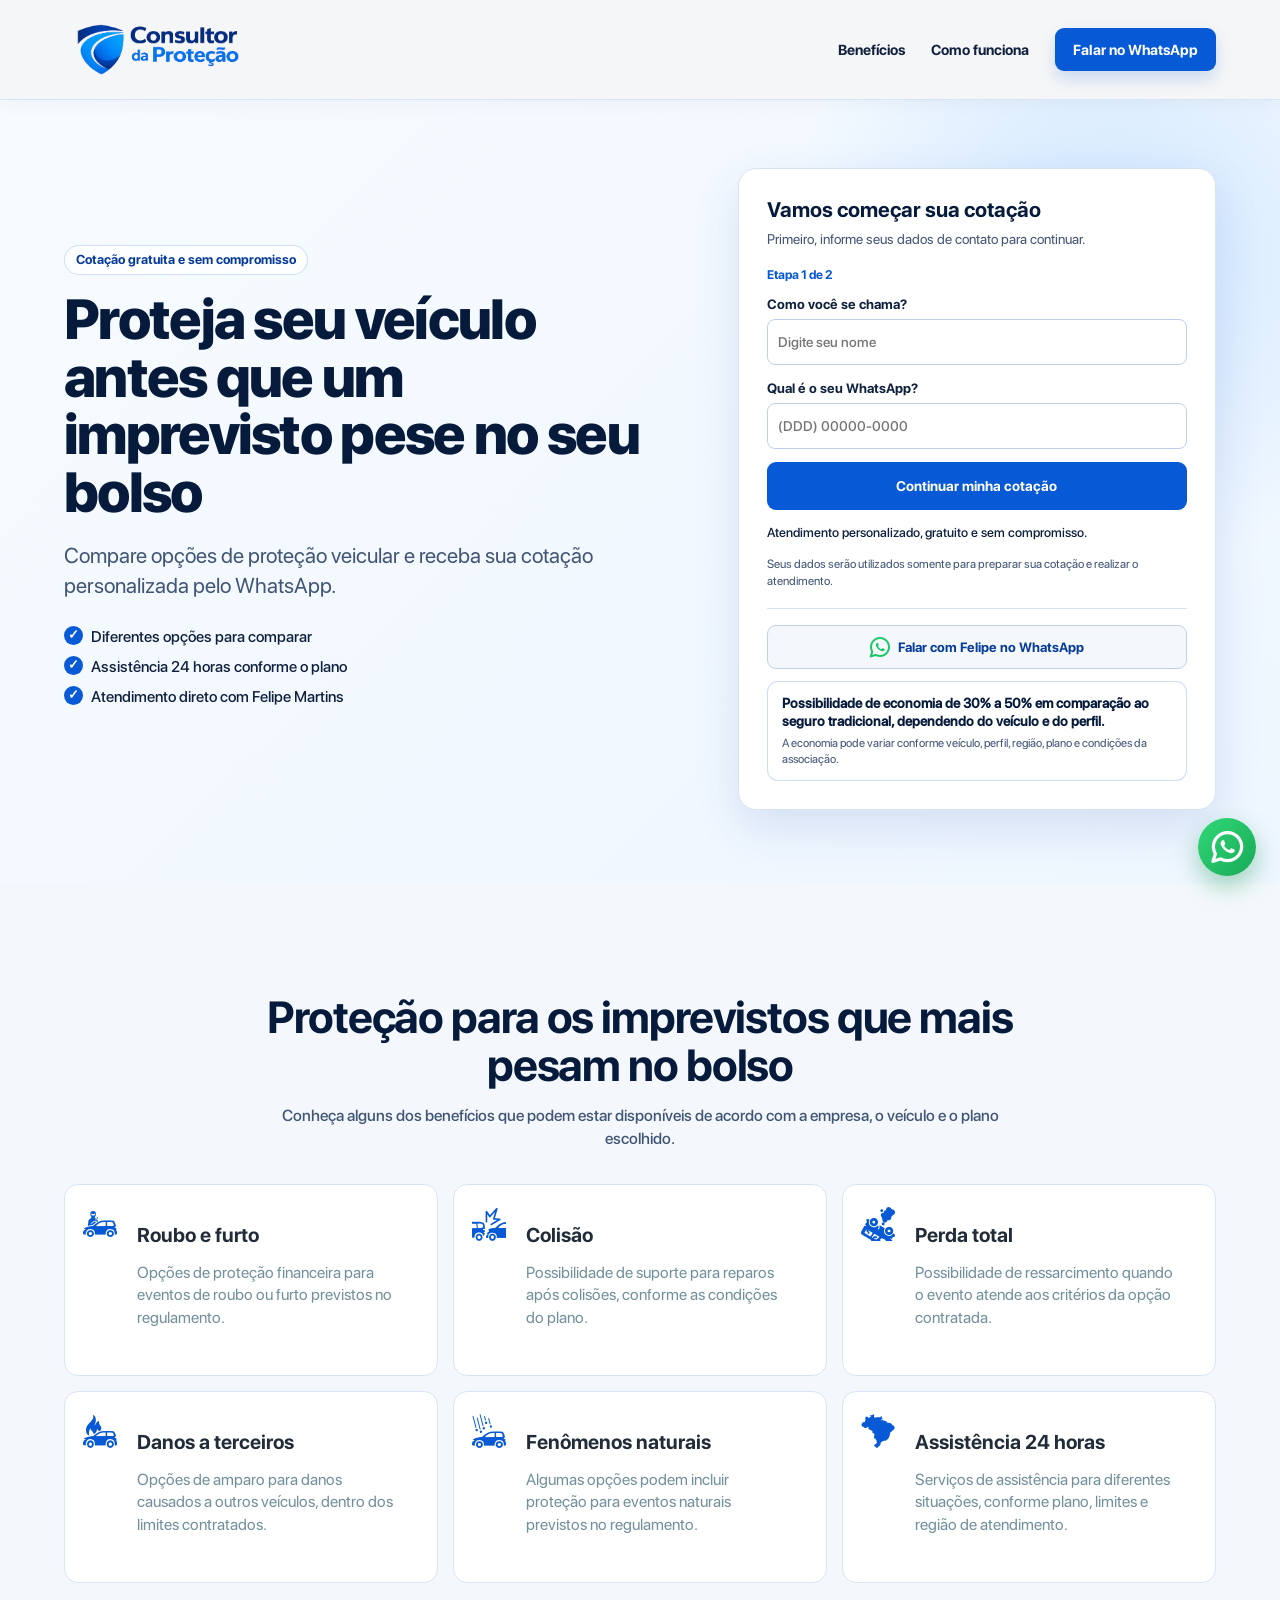
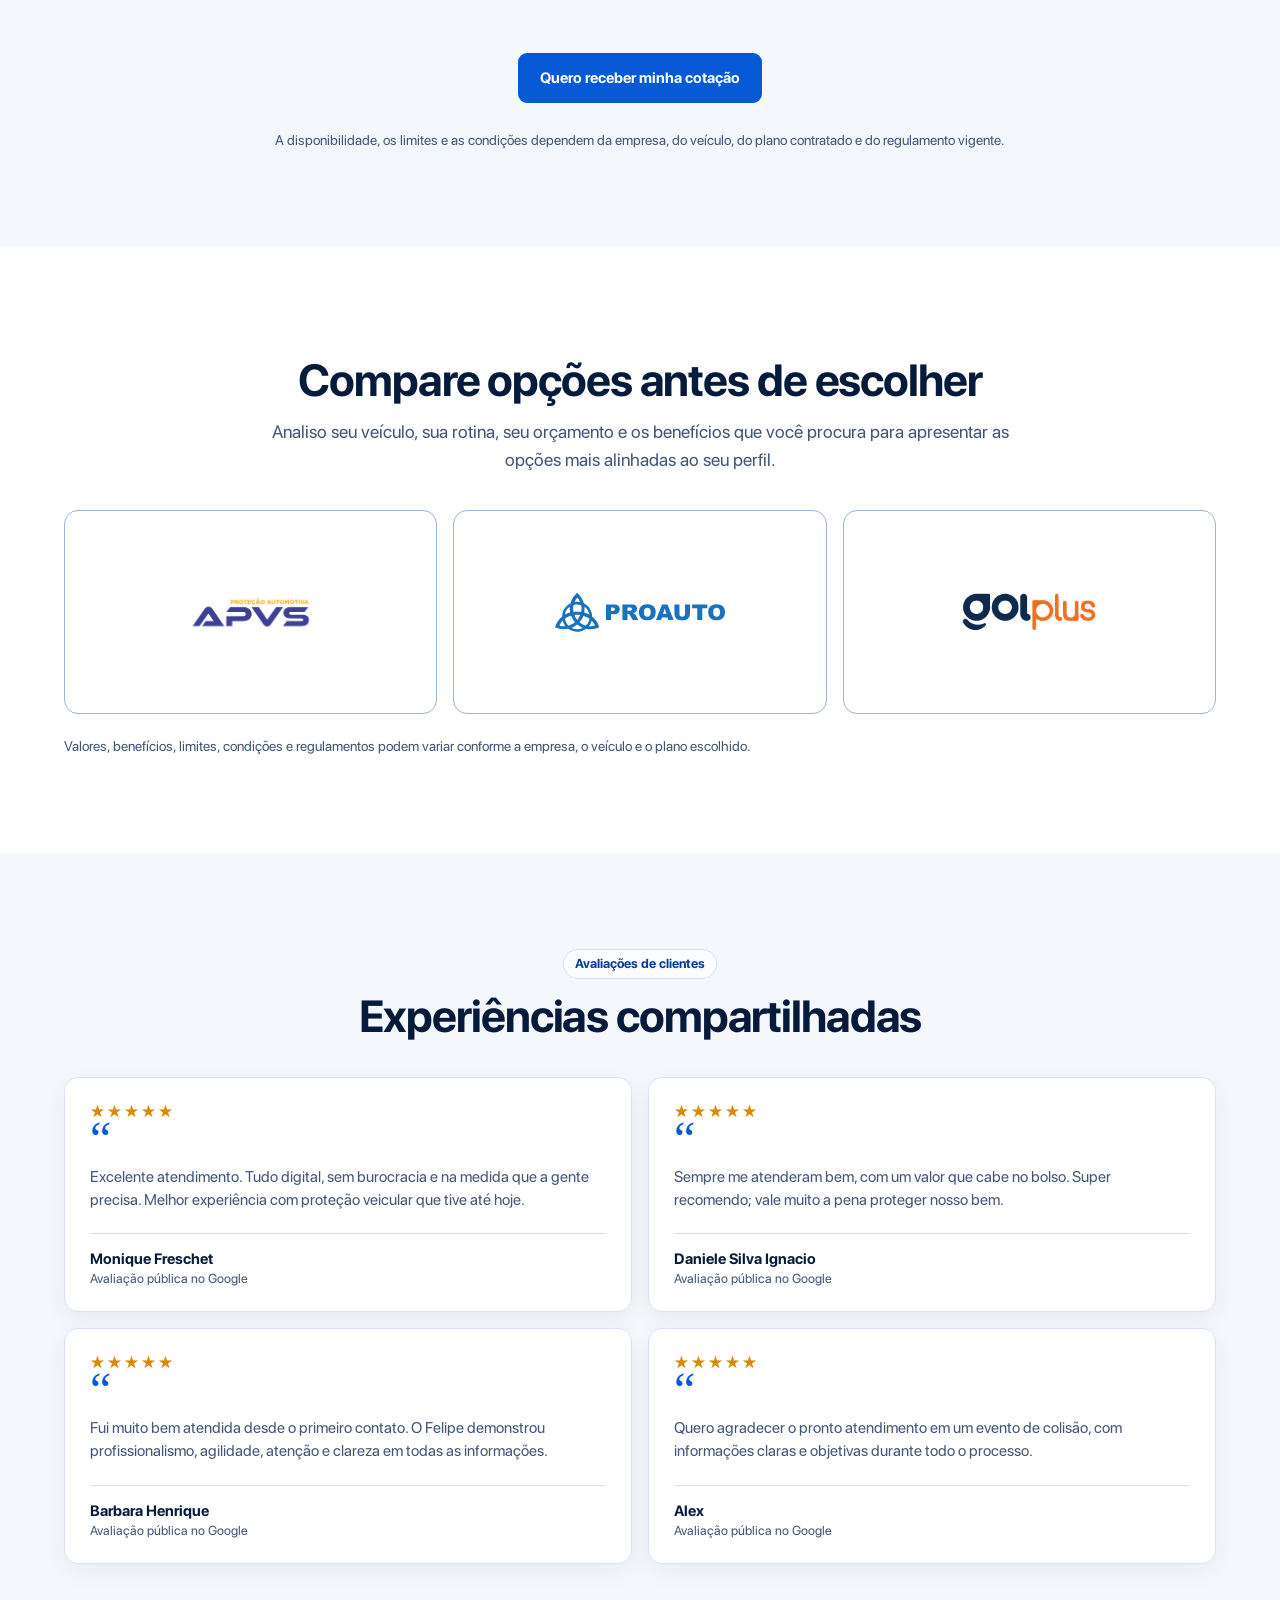
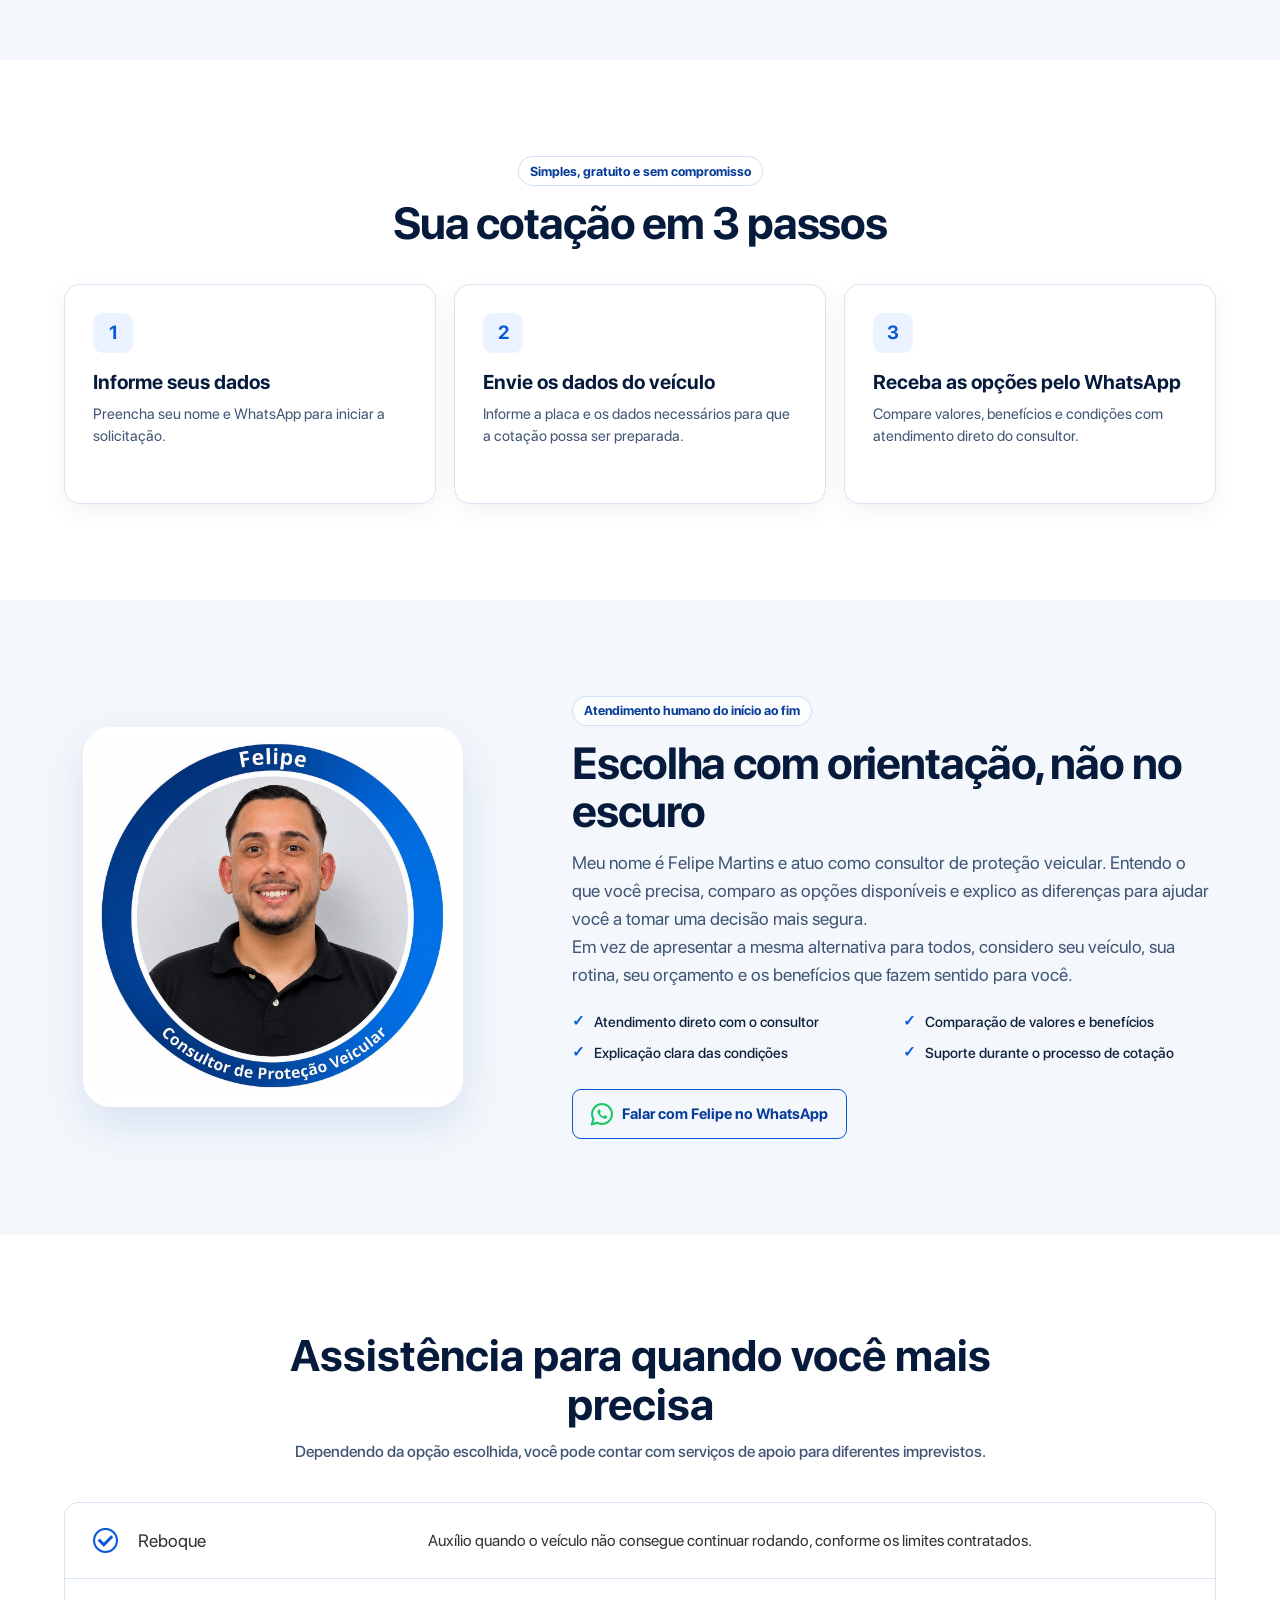
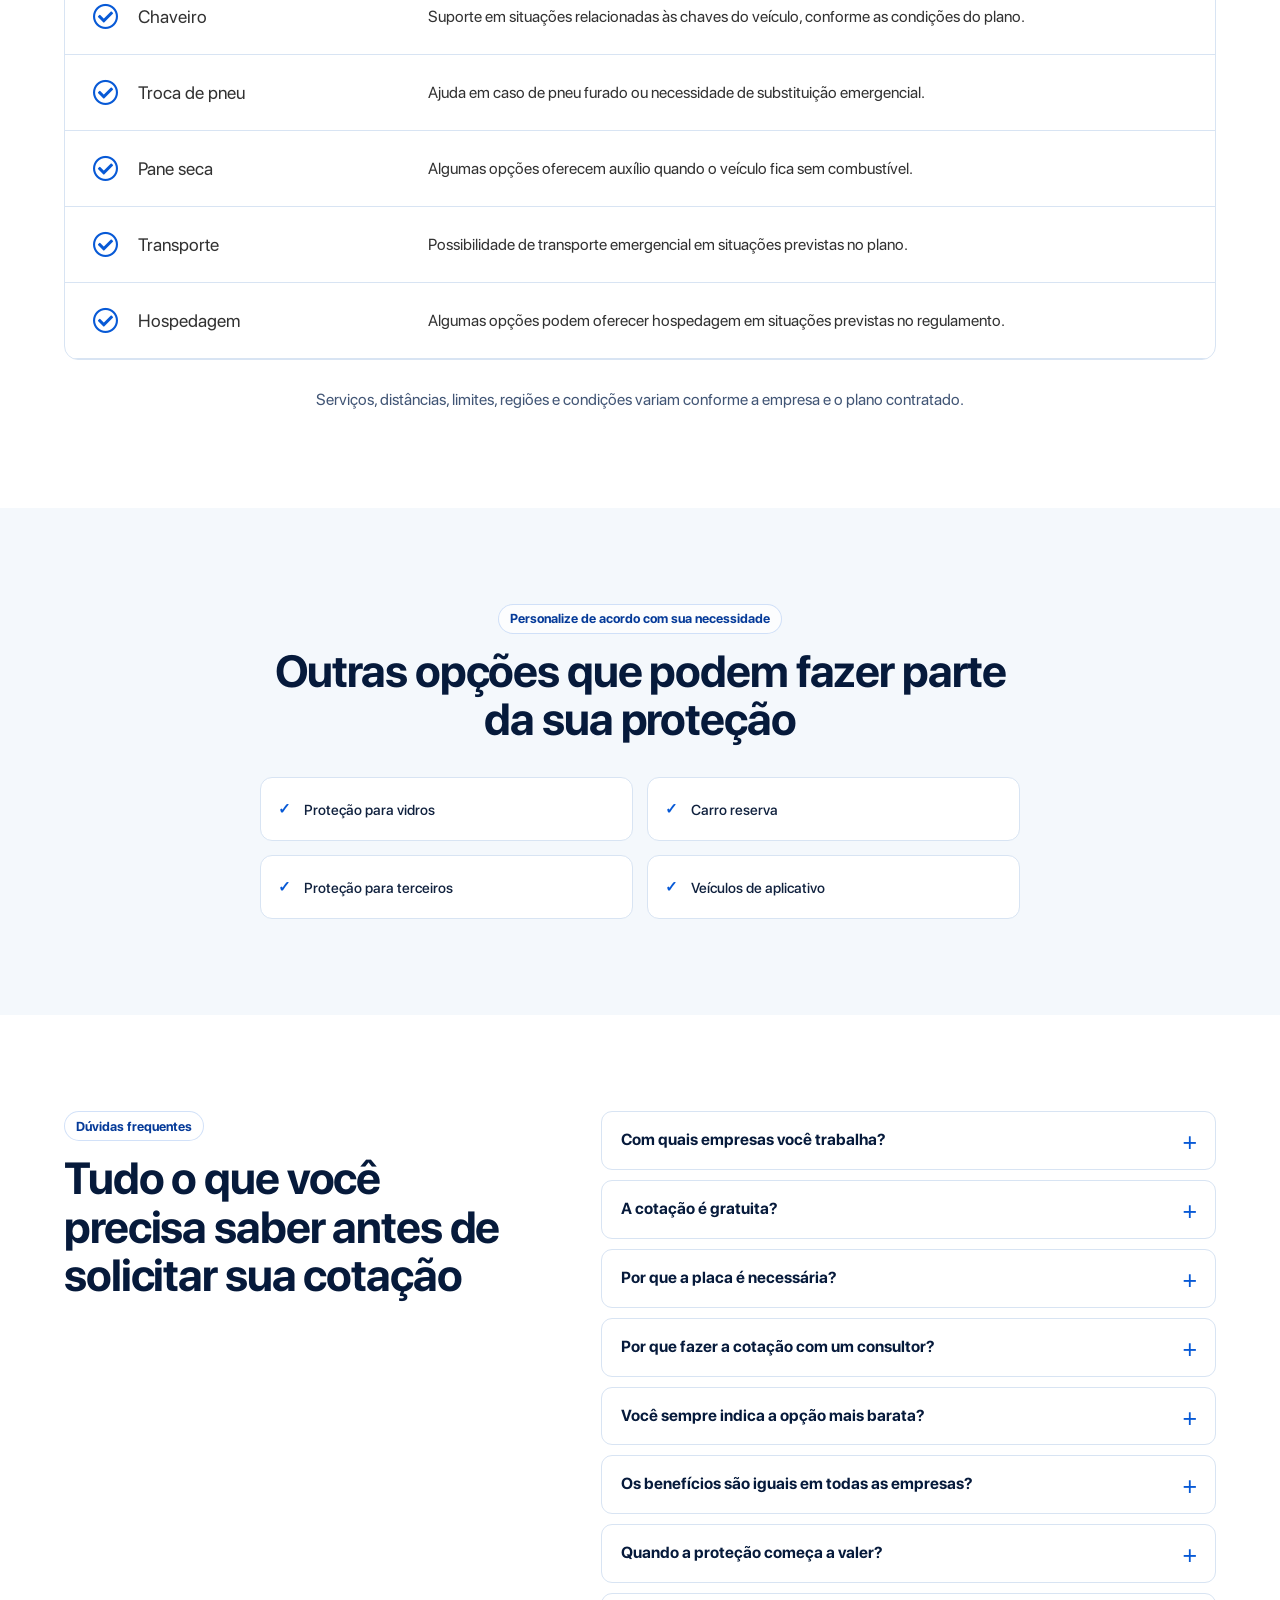
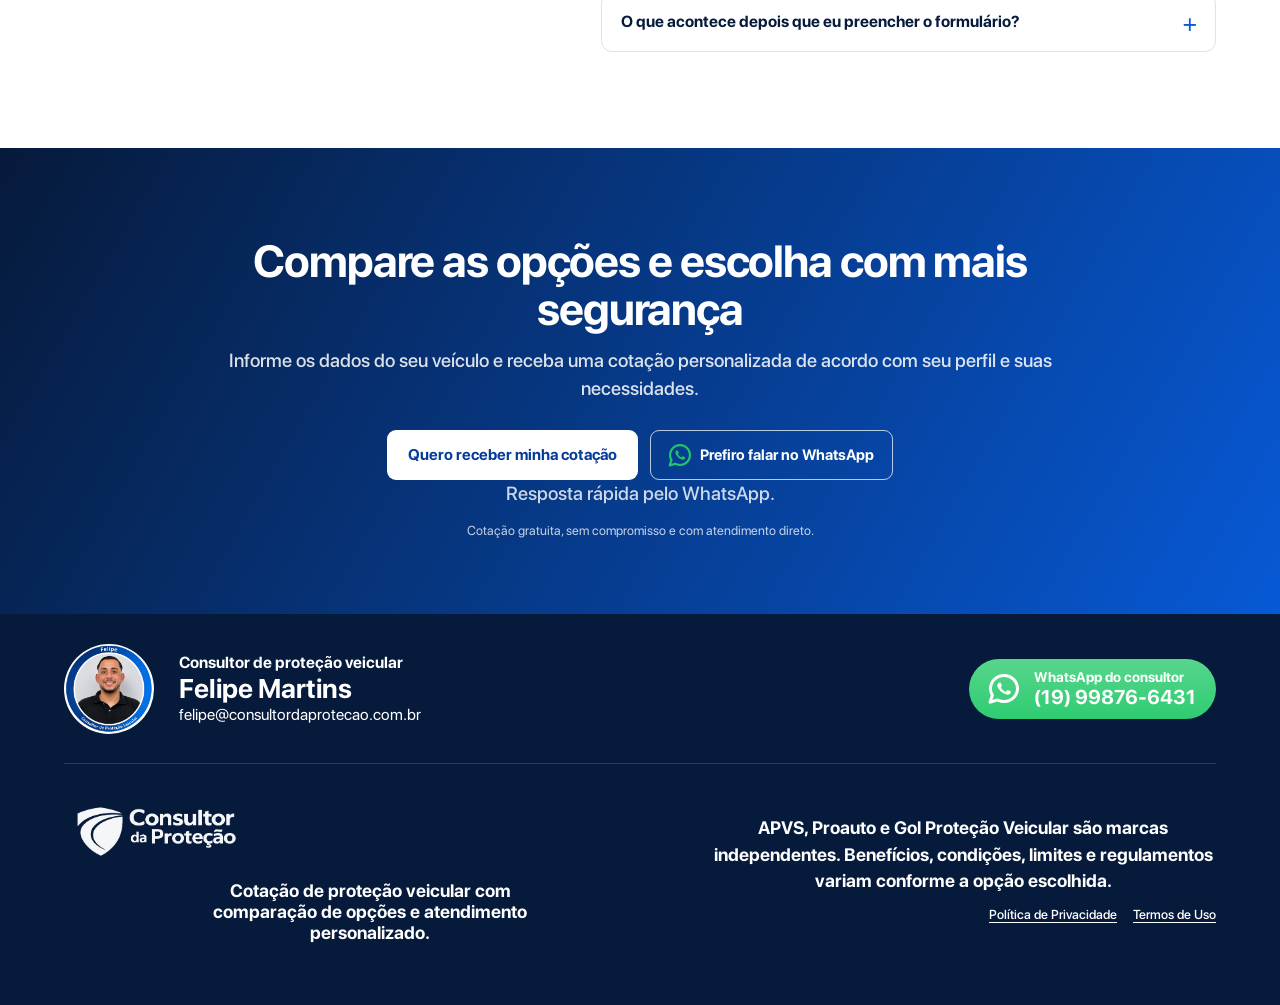
==== commit eaafa058: "Otimiza hero para conversao no mobile" ====
--- a/index.html
+++ b/index.html
@@ -61,7 +61,7 @@
   </style>
   <link rel="stylesheet" href="css/styles.css?v=20260724-mobile-logo">
   <link rel="stylesheet" href="css/bootstrap.css">
-  <link rel="stylesheet" href="css/consultor-refresh.css?v=20260728-compact-security-note">
+  <link rel="stylesheet" href="css/consultor-refresh.css?v=20260728-hero-mobile-cro">
 
 </head>
 <body>
@@ -101,28 +101,13 @@
           <!-- Text Banner -->
           <div class="text-banner">
             <span class="hero-eyebrow">Cotação gratuita e sem compromisso</span>
-            <h1>Um roubo, uma colisão, um imprevisto e agora?</h1>
-            <p>Não deixe seu carro (e seu bolso) desprotegido. Informe os dados do seu veículo e receba pelo WhatsApp opções de proteção veicular personalizadas para o seu perfil.</p>
-            <div class="credibility-stats" aria-label="Indicadores de credibilidade com números a preencher">
-              <span>✓ Compare valores, benefícios e limites</span>
-              <span>✓ Atendimento direto com Felipe Martins</span>
-              <span>✓ Cotação gratuita e sem compromisso</span>
-            </div>
+            <h1>Proteja seu veículo antes que um imprevisto pese no seu bolso</h1>
+            <p>Compare opções de proteção veicular e receba sua cotação personalizada pelo WhatsApp.</p>
             <ul class="hero-benefits" aria-label="Benefícios da cotação">
               <li>Diferentes opções para comparar</li>
               <li>Assistência 24 horas conforme o plano</li>
               <li>Atendimento direto com Felipe Martins</li>
             </ul>
-            <div class="hero-actions">
-              <a class="hero-primary" href="#cotacao" data-scroll-form data-track-cta="hero">Quero fazer minha cotação</a>
-              <a class="hero-secondary" href="https://wa.me/5519998766431?text=Ol%C3%A1%2C%20Felipe%21%20Vim%20pelo%20site%20e%20gostaria%20de%20receber%20uma%20cota%C3%A7%C3%A3o%20de%20prote%C3%A7%C3%A3o%20veicular." target="_blank" rel="noopener noreferrer" data-track-whatsapp="hero" aria-label="Falar com Felipe no WhatsApp"><i class="icon-whatsapp" aria-hidden="true"></i>Falar com Felipe no WhatsApp</a>
-            </div>
-            <p class="availability-note">Resposta rápida pelo WhatsApp.</p>
-            <div class="economy-highlight">
-              <strong>Possibilidade de economia de 30% a 50% em comparação ao seguro tradicional, dependendo do veículo e do perfil.</strong>
-              <small>A economia pode variar conforme veículo, perfil, região, plano e condições da associação.</small>
-            </div>
-            <small class="hero-microcopy">Cotação gratuita e sem compromisso.</small>
           </div>
 
           <div class="box-call-to-action-form pwr_form">
@@ -211,6 +196,13 @@
             <a class="form-whatsapp-fallback" href="#" target="_blank" rel="noopener noreferrer" data-track-whatsapp="form_error_fallback" hidden>Continuar pelo WhatsApp</a>
             <p class="form-support-note">Atendimento personalizado, gratuito e sem compromisso.</p>
             <p class="form-privacy-note">Seus dados serão utilizados somente para preparar sua cotação e realizar o atendimento.</p>
+            <div class="form-secondary-actions">
+              <a class="form-secondary-whatsapp" href="https://wa.me/5519998766431?text=Ol%C3%A1%2C%20Felipe%21%20Vim%20pelo%20site%20e%20gostaria%20de%20receber%20uma%20cota%C3%A7%C3%A3o%20de%20prote%C3%A7%C3%A3o%20veicular." target="_blank" rel="noopener noreferrer" data-track-whatsapp="hero" aria-label="Falar com Felipe no WhatsApp"><i class="icon-whatsapp" aria-hidden="true"></i>Falar com Felipe no WhatsApp</a>
+              <div class="economy-highlight">
+                <strong>Possibilidade de economia de 30% a 50% em comparação ao seguro tradicional, dependendo do veículo e do perfil.</strong>
+                <small>A economia pode variar conforme veículo, perfil, região, plano e condições da associação.</small>
+              </div>
+            </div>
           </div>
         </header>
       </div>
--- a/css/consultor-refresh.css
+++ b/css/consultor-refresh.css
@@ -119,6 +119,11 @@
 .form-privacy-note { margin: 14px 0 0; color: var(--cp-slate-700); font-size: 1.2rem; line-height: 1.4; }
 .form-support-note { margin: 14px 0 0; color: var(--cp-slate-900); font-family: 'medium', Arial, sans-serif; font-size: 1.3rem; line-height: 1.4; }
 .form-whatsapp-note { margin: 13px 0 0; color: var(--cp-slate-700); font-size: 1.2rem; line-height: 1.4; text-align: center; }
+.form-secondary-actions { display: grid; gap: 12px; margin-top: 18px; padding-top: 16px; border-top: 1px solid var(--cp-slate-200); }
+.form-secondary-whatsapp { min-height: 44px; display: inline-flex; align-items: center; justify-content: center; gap: 8px; border: 1px solid #bfd1ea; border-radius: 9px; background: var(--cp-slate-100); color: var(--cp-blue-800); font-family: 'bold', Arial, sans-serif; font-size: 1.35rem; text-decoration: none; }
+.form-secondary-whatsapp:hover, .form-secondary-whatsapp:focus-visible { background: var(--cp-blue-100); color: var(--cp-blue-800); }
+.form-secondary-whatsapp i { color: var(--cp-green); font-size: 2rem; }
+.form-secondary-actions .economy-highlight { max-width: none; margin: 0; text-align: left; }
 .form-whatsapp-fallback { width: 100%; min-height: 46px; margin-top: 12px; display: inline-flex; align-items: center; justify-content: center; border: 1px solid var(--cp-green); border-radius: 9px; color: #087443; font-family: 'bold', Arial, sans-serif; font-size: 1.4rem; text-decoration: none; }
 .form-whatsapp-fallback:hover, .form-whatsapp-fallback:focus-visible { color: #087443; background: #effcf5; }
 .form-whatsapp-fallback[hidden] { display: none !important; }
@@ -270,12 +275,13 @@
   .site-nav { display: flex; margin-left: auto; }
   .site-nav a:not(.site-nav-cta) { display: none; }
   .site-nav .site-nav-cta { padding: 10px 12px; font-size: 1.25rem; }
-  .banner { padding: 46px 0 54px; }
-  .banner .container header { display: flex; gap: 29px; }
+  .banner { padding: 28px 0 34px; }
+  .banner .container header { display: flex; gap: 24px; }
   .banner .container header .text-banner { text-align: center; }
   .hero-eyebrow { text-align: left; }
-  .banner .container header .text-banner > p { margin-right: auto; margin-left: auto; }
-  .hero-benefits { width: fit-content; max-width: 100%; margin-right: auto; margin-left: auto; text-align: left; }
+  .banner .container header .text-banner h1 { margin: 10px auto 12px; font-size: clamp(38px, 6vw, 46px) !important; line-height: 1.08; }
+  .banner .container header .text-banner > p { max-width: 38ch; margin-right: auto; margin-left: auto; font-size: clamp(17px, 2.4vw, 19px); line-height: 1.4; }
+  .hero-benefits { width: fit-content; max-width: 100%; gap: 12px; margin: 16px auto 0; text-align: left; }
   .hero-actions { justify-content: center; }
   .banner .container header .box-call-to-action-form { max-width: 510px !important; }
   .box-call-to-action-form input, .box-call-to-action-form select, .box-call-to-action-form textarea { min-height: 50px; font-size: 16px !important; }
@@ -303,13 +309,12 @@
 @media (max-width: 520px) {
   .container, .banner .container { width: min(100% - 32px, 1170px); }
   .header-page .container { width: 100%; }
-  .banner .container header .text-banner h1 { font-size: clamp(3.55rem, 11vw, 4.6rem) !important; line-height: 1.06; }
-  .banner .container header .text-banner > p { font-size: 1.8rem; }
-  .banner .container header .text-banner > .availability-note { font-size: 1.3rem; }
+  .banner .container header .text-banner h1 { font-size: clamp(38px, 10.5vw, 46px) !important; line-height: 1.08; }
+  .banner .container header .text-banner > p { font-size: clamp(17px, 4.6vw, 19px); }
   .hero-actions { display: grid; grid-template-columns: 1fr; width: 100%; }
   .hero-primary, .hero-secondary { width: 100%; }
   .credibility-stats { justify-content: center; }
-  .availability-note, .economy-highlight { margin-right: auto; margin-left: auto; text-align: center; }
+  .availability-note { margin-right: auto; margin-left: auto; text-align: center; }
   .hero-primary, .hero-secondary, .final-primary, .final-secondary { min-height: 52px; font-size: 1.55rem; }
   .hero-microcopy { text-align: center; }
   .banner .container header .box-call-to-action-form { padding: 21px !important; }
@@ -347,9 +352,9 @@
   .site-brand { width: 178px; flex-basis: 178px; }
   .banner { padding: 34px 0 42px; }
   .hero-eyebrow { padding: 6px 9px; font-size: 1.2rem; }
-  .banner .container header .text-banner h1 { margin: 13px 0 15px; font-size: clamp(3.25rem, 10vw, 4rem) !important; }
-  .banner .container header .text-banner > p { font-size: 1.7rem; line-height: 1.43; }
-  .hero-benefits { gap: 10px; margin: 22px auto; }
+  .banner .container header .text-banner h1 { margin: 10px auto 12px; font-size: clamp(38px, 10vw, 42px) !important; line-height: 1.08; }
+  .banner .container header .text-banner > p { font-size: 17px; line-height: 1.4; }
+  .hero-benefits { gap: 12px; margin: 16px auto 0; }
   .hero-benefits li { font-size: 1.42rem; }
   .banner .container header .box-call-to-action-form { padding: 18px !important; border-radius: 15px !important; }
   .banner .container header .box-call-to-action-form > span { font-size: 1.8rem; }
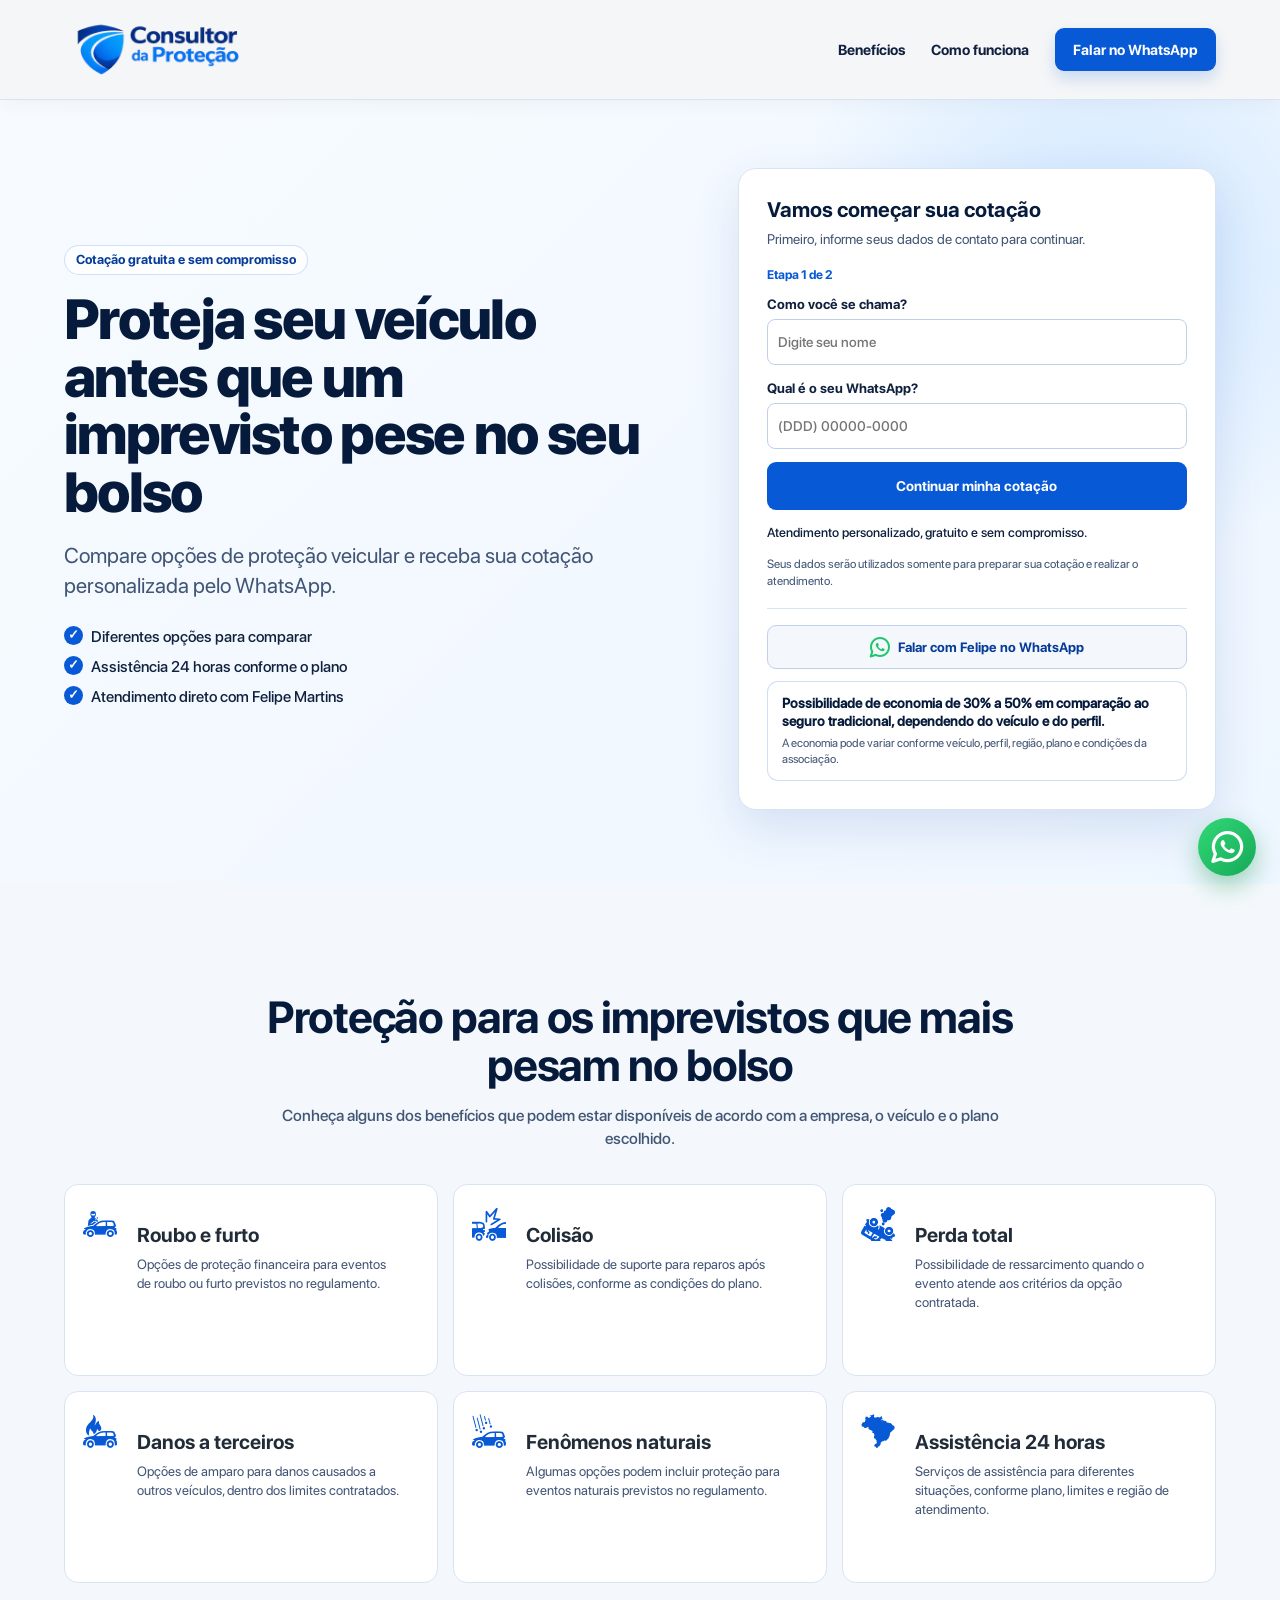
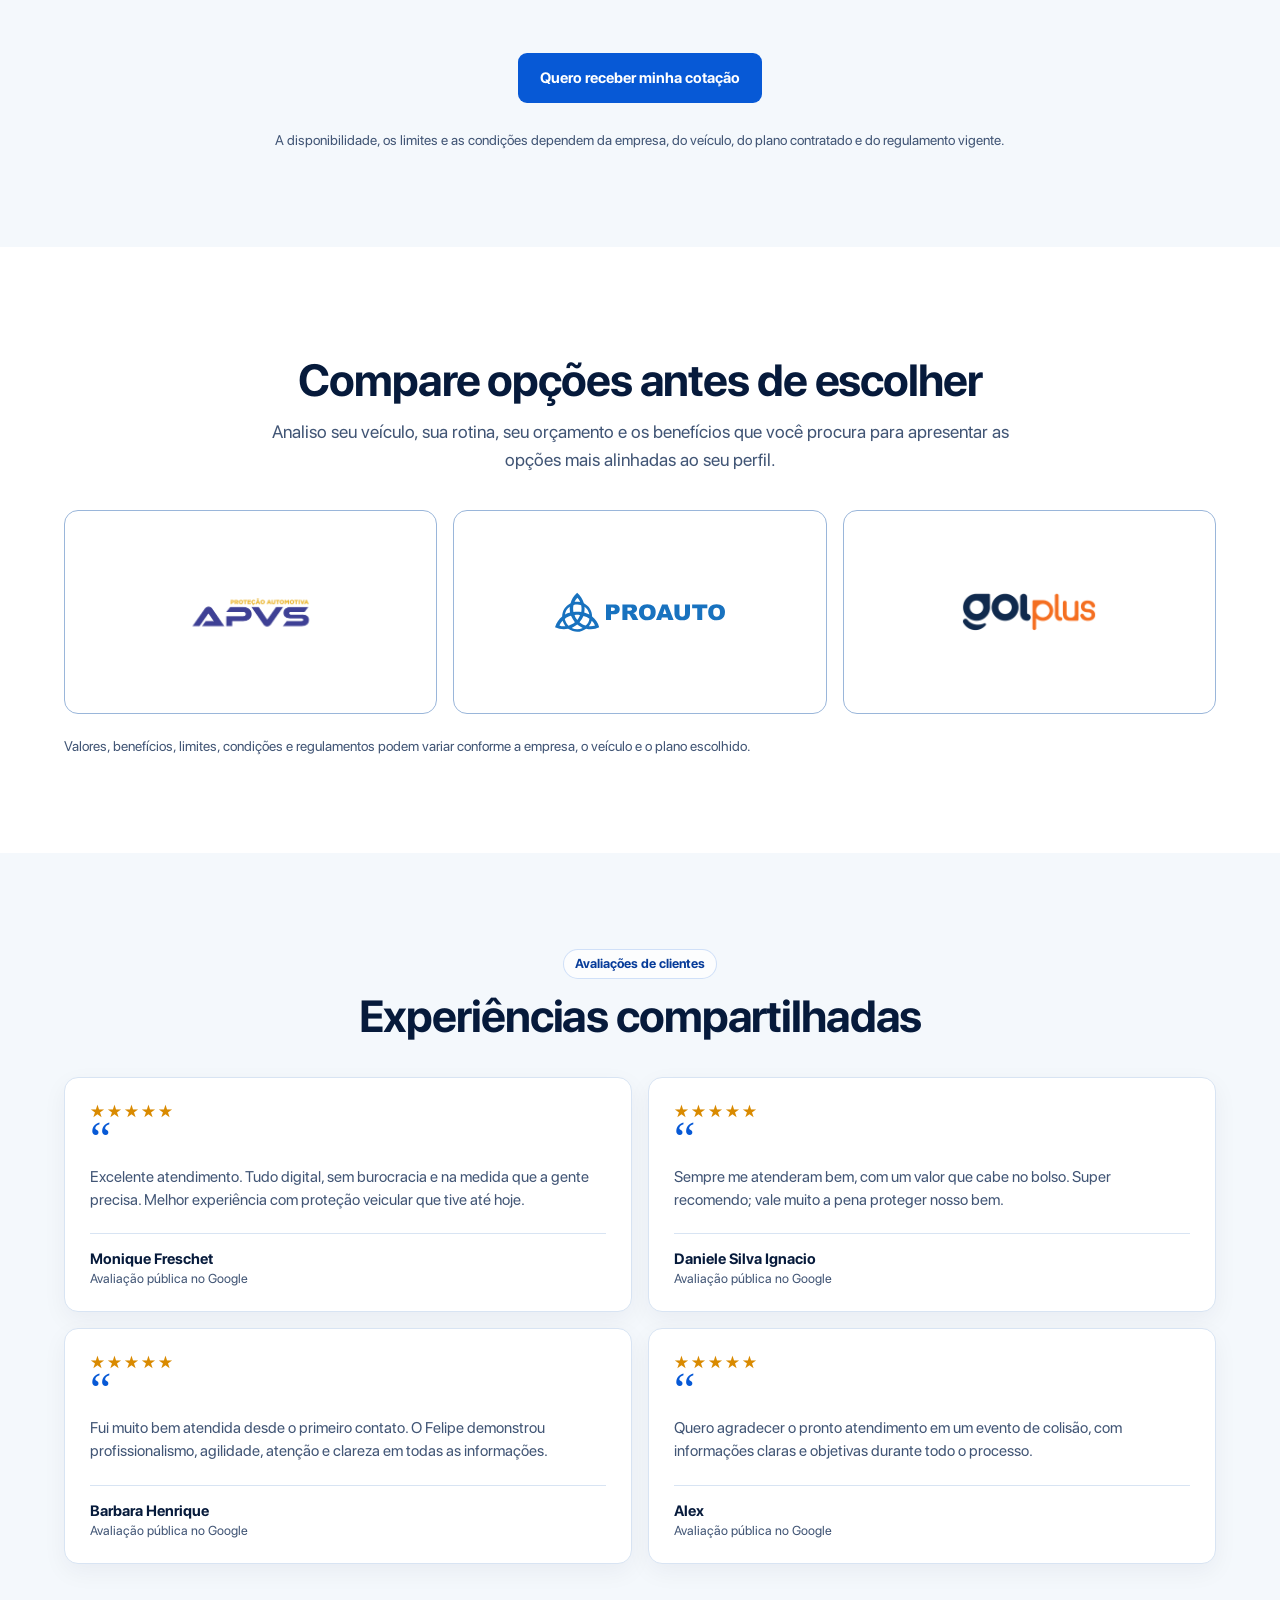
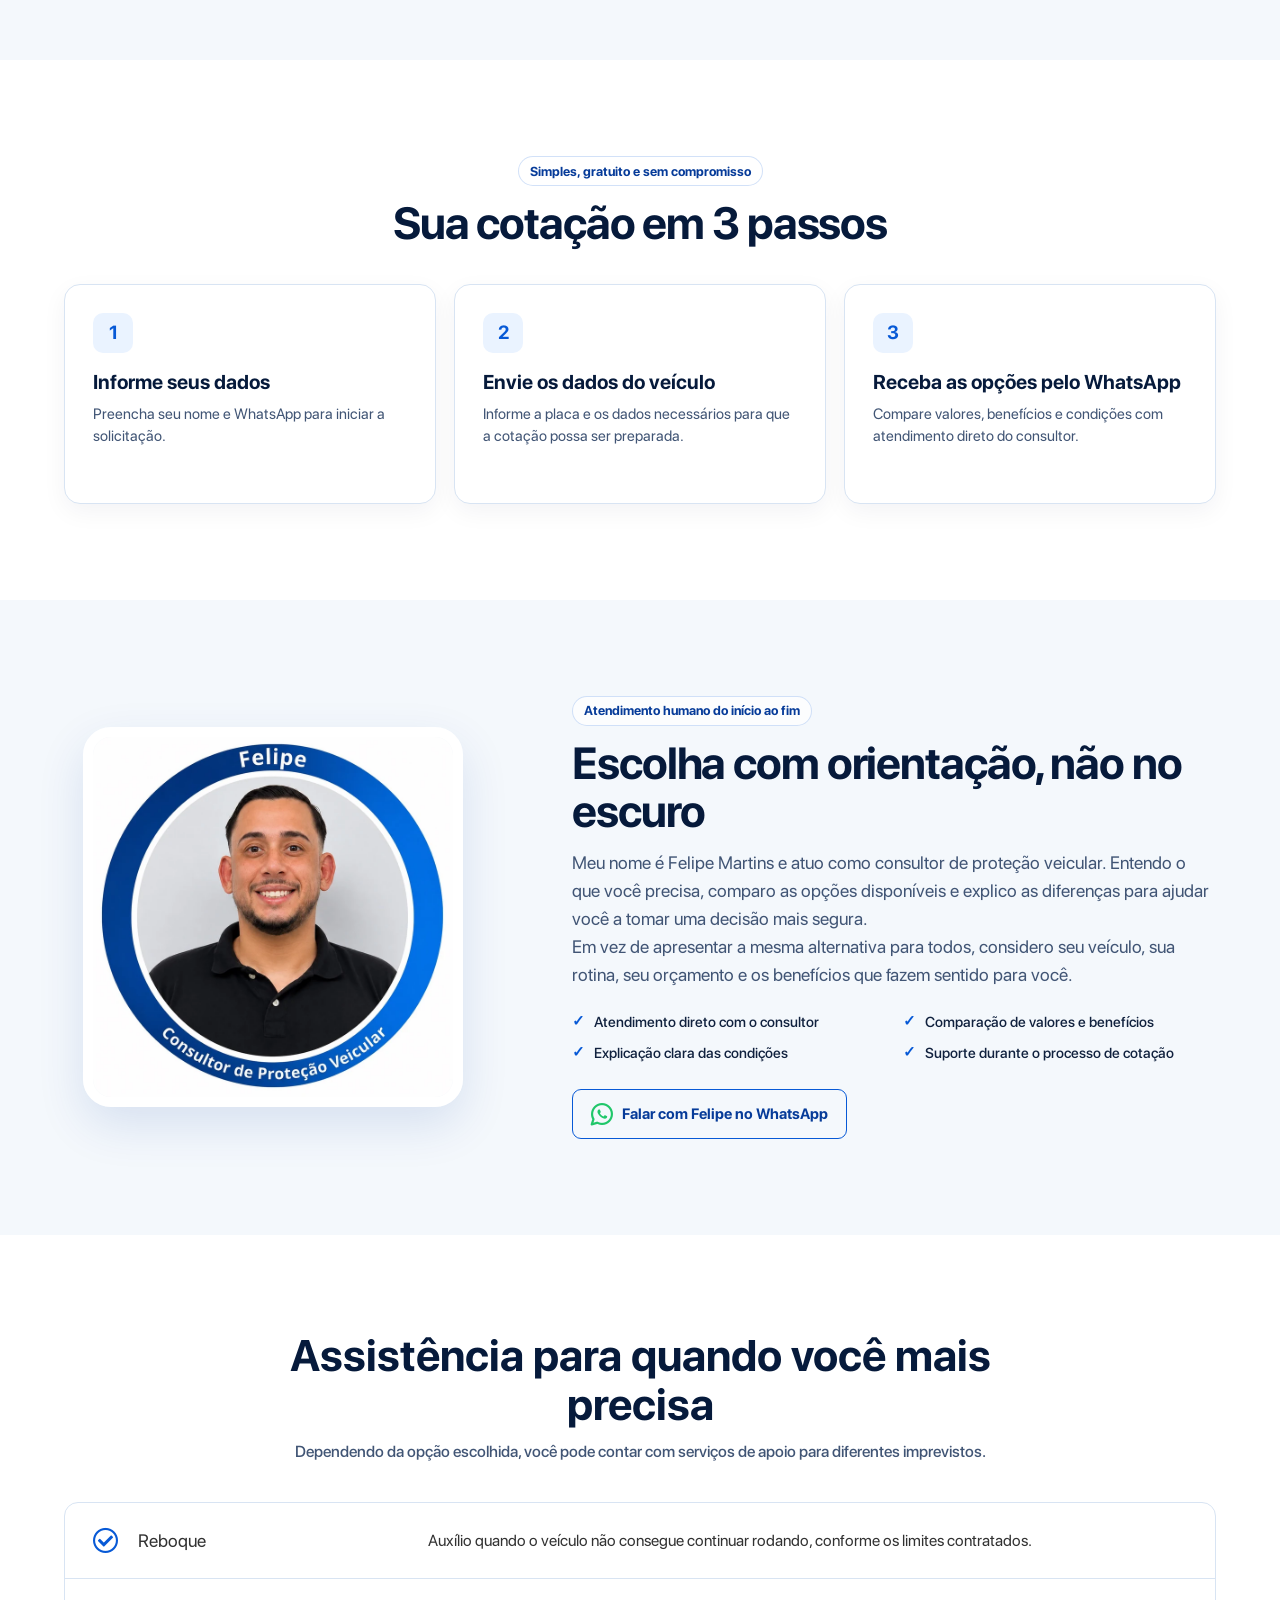
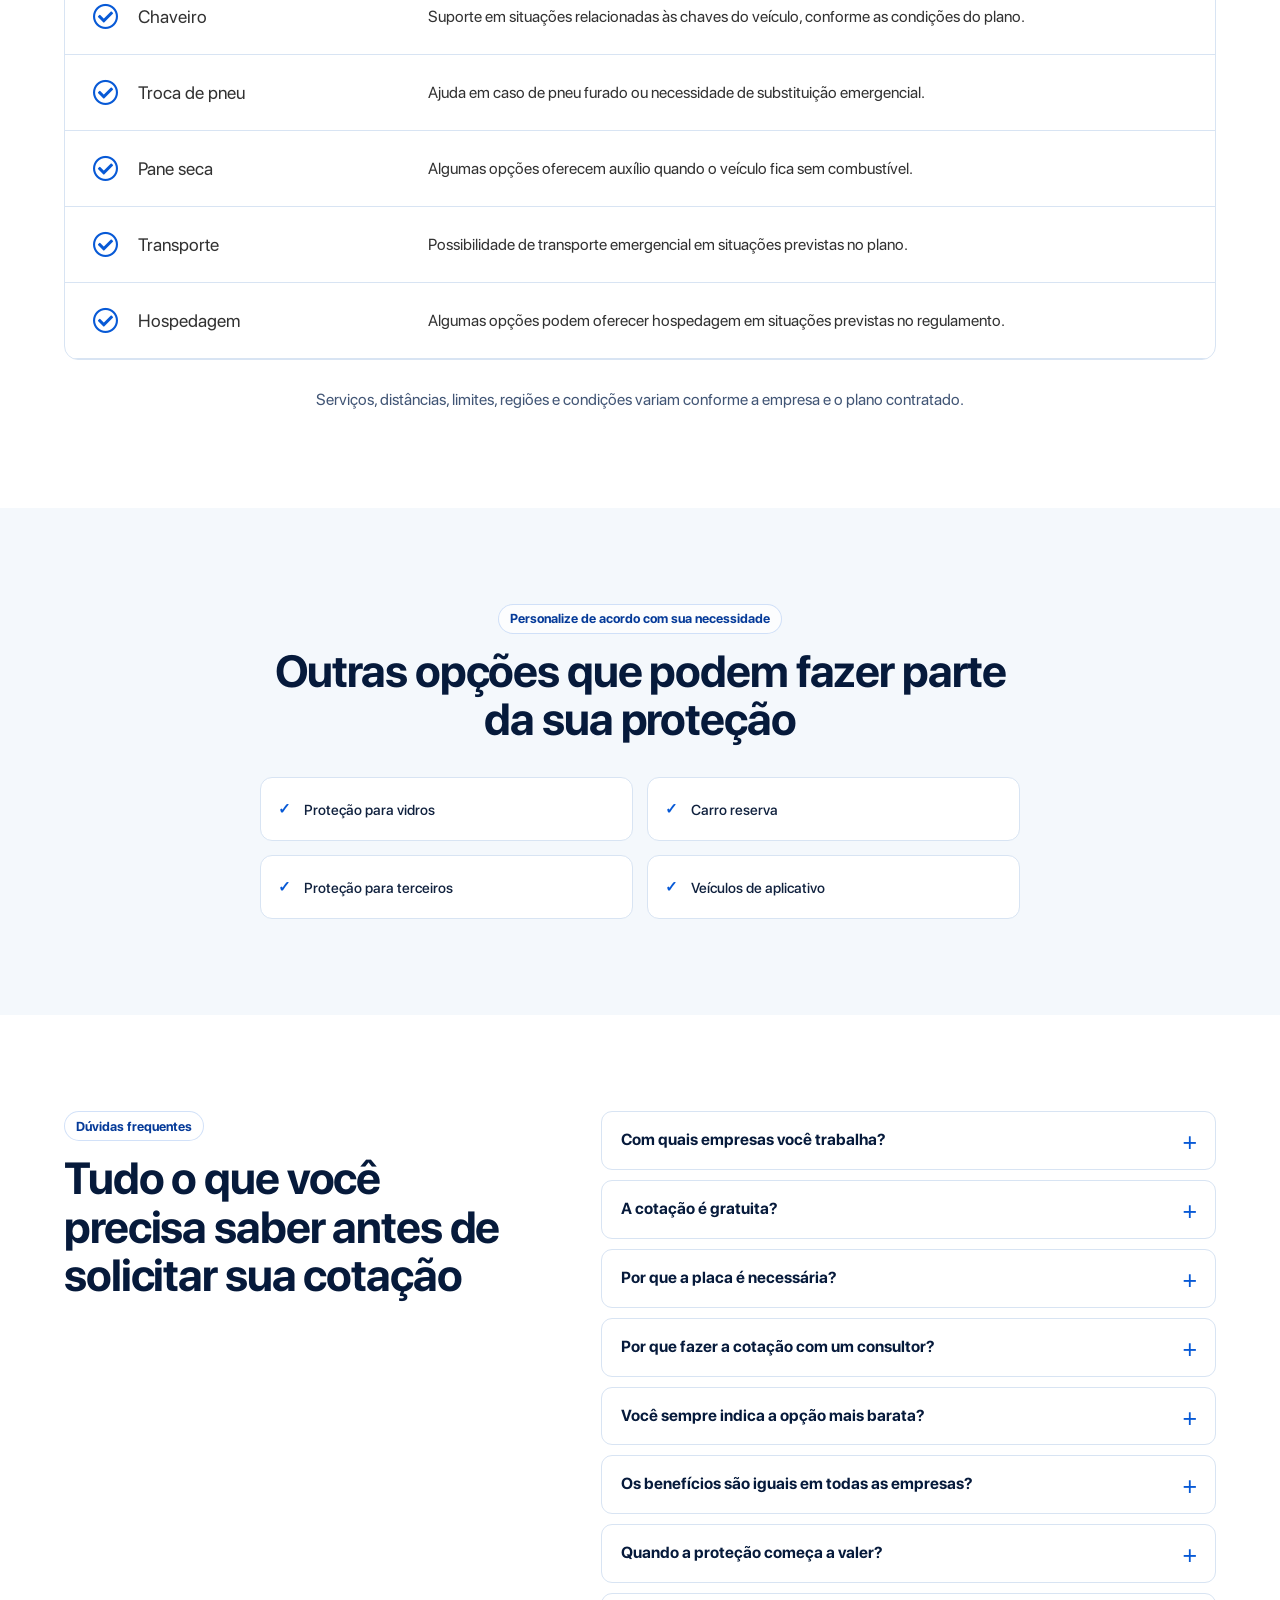
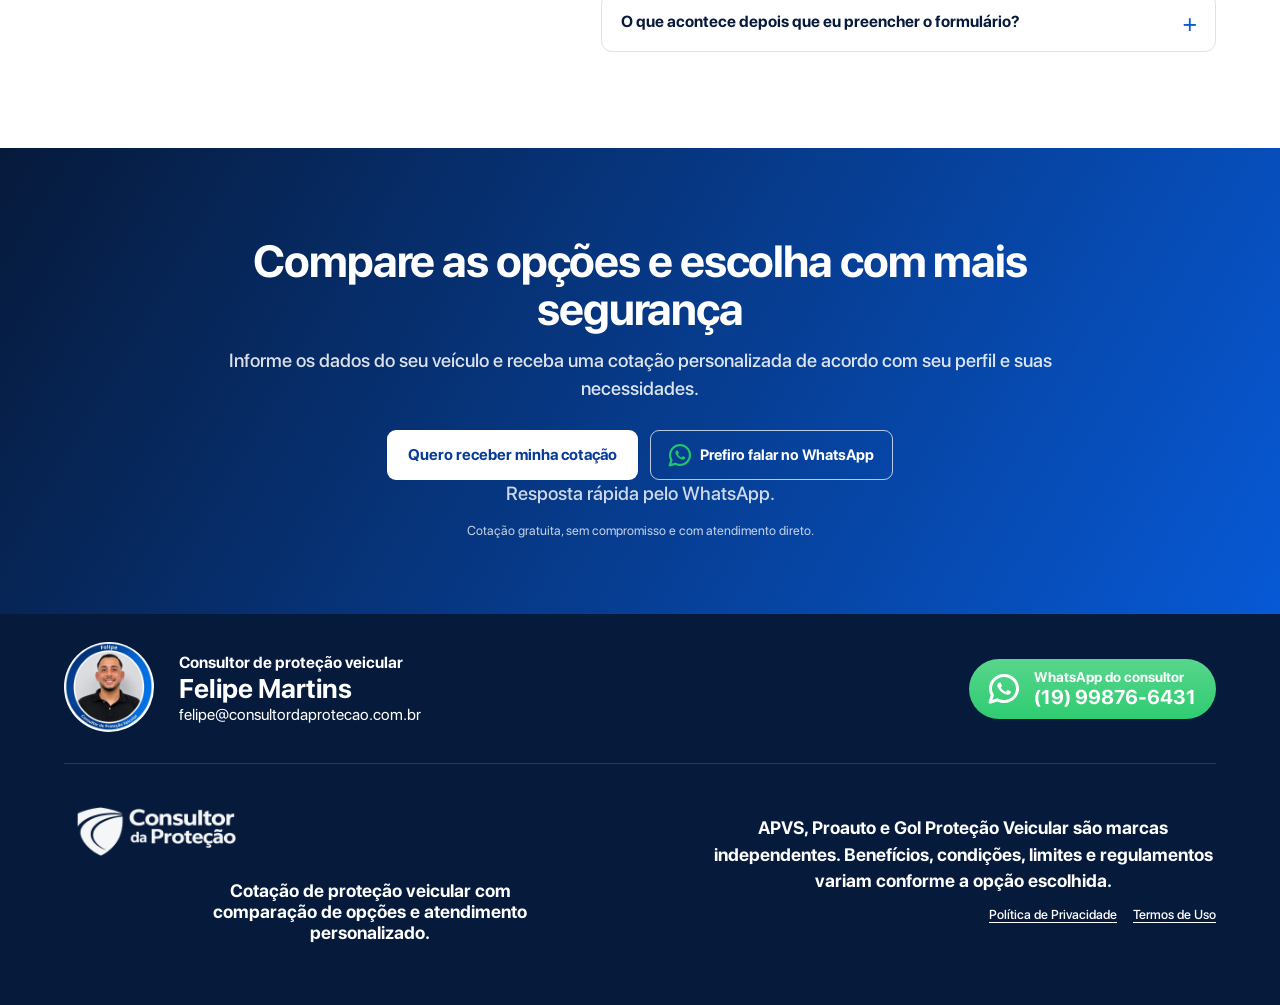
==== commit 2f5d6bb6: "Otimiza carregamento e recursos estaticos" ====
--- a/index.html
+++ b/index.html
@@ -1,4 +1,4 @@
-<!DOCTYPE html><html lang="pt-br"><head>
+<!DOCTYPE html><html lang="pt-BR"><head>
   <!-- Google Tag Manager -->
   <script>(function(w,d,s,l,i){w[l]=w[l]||[];w[l].push({'gtm.start':new Date().getTime(),event:'gtm.js'});var f=d.getElementsByTagName(s)[0],j=d.createElement(s),dl=l!='dataLayer'?'&l='+l:'';j.async=true;j.src='https://www.googletagmanager.com/gtm.js?id='+i+dl;f.parentNode.insertBefore(j,f);})(window,document,'script','dataLayer','GTM-59C9CPQG');</script>
   <!-- End Google Tag Manager -->
@@ -10,6 +10,7 @@
   <meta name="description" content="Solicite sua cotação de proteção veicular, compare opções da APVS, Proauto e Gol e receba atendimento personalizado pelo WhatsApp.">
   <meta name="robots" content="index, follow">
   <meta name="theme-color" content="#061a3b">
+  <link rel="preload" href="fonts/SFDisplay-Heavy.woff2" as="font" type="font/woff2" crossorigin>
   <link rel="canonical" href="https://consultordaprotecao.com.br/">
   <meta property="og:locale" content="pt_BR">
   <meta property="og:type" content="website">
@@ -59,9 +60,8 @@
       --corDefaultIconsOpacity: rgba(255, 255, 255, 0.15);
     }
   </style>
-  <link rel="stylesheet" href="css/styles.css?v=20260724-mobile-logo">
-  <link rel="stylesheet" href="css/bootstrap.css">
-  <link rel="stylesheet" href="css/consultor-refresh.css?v=20260728-hero-mobile-cro">
+  <link rel="stylesheet" href="css/styles.css?v=20260728-performance">
+  <link rel="stylesheet" href="css/consultor-refresh.css?v=20260728-performance">
 
 </head>
 <body>
@@ -74,7 +74,10 @@
     <header class="header-page">
       <div class="container">
         <a class="site-brand" href="/" aria-label="Ir para a página inicial do Consultor da Proteção">
-          <img src="images/consultor-da-protecao-logo-transparent.png" alt="Logo do Consultor da Proteção" width="1102" height="447" fetchpriority="high">
+          <picture>
+            <source type="image/webp" srcset="images/consultor-da-protecao-logo-400.webp 400w" sizes="188px">
+            <img src="images/consultor-da-protecao-logo-transparent.png" alt="Logo do Consultor da Proteção" width="1102" height="447" decoding="async">
+          </picture>
         </a>
         <nav class="site-nav" aria-label="Navegação principal">
           <a href="#beneficios">Benefícios</a>
@@ -216,9 +219,9 @@
           <p>Analiso seu veículo, sua rotina, seu orçamento e os benefícios que você procura para apresentar as opções mais alinhadas ao seu perfil.</p>
         </div>
         <div class="partner-grid" aria-label="Empresas com as quais Felipe trabalha">
-          <div class="partner-logo-card partner-brand-card"><img class="partner-logo partner-logo-apvs" src="images/logo-apvs.png" alt="Logo da APVS Brasil" width="317" height="139" loading="lazy" decoding="async"></div>
+          <div class="partner-logo-card partner-brand-card"><picture><source type="image/webp" srcset="images/logo-apvs-318.webp 318w" sizes="(max-width: 768px) 136px, 170px"><img class="partner-logo partner-logo-apvs" src="images/logo-apvs.png" alt="Logo da APVS Brasil" width="317" height="139" loading="lazy" decoding="async"></picture></div>
           <div class="partner-logo-card partner-brand-card"><img class="partner-logo partner-logo-proauto" src="images/logo-proauto.svg" alt="Logo da Proauto Proteção Veicular" width="130" height="31" loading="lazy" decoding="async"></div>
-          <div class="partner-logo-card partner-brand-card" aria-label="Gol Proteção Veicular"><img class="partner-logo partner-logo-gol" src="images/logo-gol-plus.png" alt="Gol Proteção Veicular" width="1024" height="1024" loading="lazy" decoding="async"></div>
+          <div class="partner-logo-card partner-brand-card" aria-label="Gol Proteção Veicular"><picture><source type="image/webp" srcset="images/logo-gol-plus-360.webp 360w" sizes="(max-width: 768px) 136px, 170px"><img class="partner-logo partner-logo-gol" src="images/logo-gol-plus.png" alt="Gol Proteção Veicular" width="1024" height="1024" loading="lazy" decoding="async"></picture></div>
         </div>
         <p class="section-note">Valores, benefícios, limites, condições e regulamentos podem variar conforme a empresa, o veículo e o plano escolhido.</p>
       </div>
@@ -262,7 +265,7 @@
     <section class="consultant-section" id="consultor" aria-labelledby="consultant-title">
       <div class="container consultant-layout">
         <div class="consultant-image-wrap">
-          <img src="images/felipe-dos-santos-martins-consultor-protecao-veicular.jpeg" alt="Felipe, consultor de proteção veicular" width="1254" height="1254" loading="lazy" decoding="async">
+          <picture><source type="image/webp" srcset="images/felipe-dos-santos-martins-consultor-protecao-veicular-800.webp 800w" sizes="(max-width: 768px) 285px, 380px"><img src="images/felipe-dos-santos-martins-consultor-protecao-veicular.jpeg" alt="Felipe, consultor de proteção veicular" width="1254" height="1254" loading="lazy" decoding="async"></picture>
         </div>
         <div class="consultant-copy">
           <span class="section-kicker">Atendimento humano do início ao fim</span>
@@ -530,7 +533,7 @@
       <div class="container">
         <header>
           <div class="consultant">
-            <img class="consultant-photo" src="images/felipe-dos-santos-martins-consultor-protecao-veicular.jpeg" alt="Felipe, consultor de proteção veicular" width="90" height="90" loading="lazy" decoding="async">
+            <picture><source type="image/webp" srcset="images/felipe-dos-santos-martins-consultor-protecao-veicular-800.webp 800w" sizes="90px"><img class="consultant-photo" src="images/felipe-dos-santos-martins-consultor-protecao-veicular.jpeg" alt="Felipe, consultor de proteção veicular" width="90" height="90" loading="lazy" decoding="async"></picture>
             <div class="dados-consultant">
               <span>Consultor de proteção veicular</span>
               <span>Felipe Martins</span>
@@ -538,7 +541,7 @@
             </div>
           </div>
 
-          <a href="https://wa.me/5519998766431?text=Ol%C3%A1%2C%20Felipe%21%20Vim%20pelo%20site%20e%20gostaria%20de%20receber%20uma%20cota%C3%A7%C3%A3o%20de%20prote%C3%A7%C3%A3o%20veicular." target="_blank" rel="noopener noreferrer" class="button-whatsapp" data-track-whatsapp="footer" aria-label="Falar com Felipe no WhatsApp">
+          <a href="https://wa.me/5519998766431?text=Ol%C3%A1%2C%20Felipe%21%20Vim%20pelo%20site%20e%20gostaria%20de%20receber%20uma%20cota%C3%A7%C3%A3o%20de%20prote%C3%A7%C3%A3o%20veicular." target="_blank" rel="noopener noreferrer" class="button-whatsapp" data-track-whatsapp="footer" aria-label="WhatsApp do consultor (19) 99876-6431">
             <i class="icon-whatsapp"></i>
             <span>
               <small>WhatsApp do consultor</small>
@@ -548,7 +551,7 @@
         </header>
         <footer class="footer-branding">
           <div>
-            <img src="images/consultor-da-protecao-logo-transparent.png" alt="Logo do Consultor da Proteção" width="1102" height="447" loading="lazy" decoding="async">
+            <picture><source type="image/webp" srcset="images/consultor-da-protecao-logo-400.webp 400w" sizes="174px"><img src="images/consultor-da-protecao-logo-transparent.png" alt="Logo do Consultor da Proteção" width="1102" height="447" loading="lazy" decoding="async"></picture>
             <p>Cotação de proteção veicular com comparação de opções e atendimento personalizado.</p>
           </div>
           <div class="footer-meta">
--- a/css/styles.css
+++ b/css/styles.css
@@ -2,7 +2,7 @@
 @font-face {
 	font-family: 'regular';
 	src: url('../fonts/SFDisplay-Regular.eot');
-	src: local('☺'), url('../fonts/SFDisplay-Regular.woff') format('woff'), url('./src/fonts//SFDisplay-Regular.ttf') format('truetype'), url('../images/SFDisplay-Regular.svg') format('svg');
+	src: url('../fonts/SFDisplay-Regular.woff2') format('woff2'), url('../fonts/SFDisplay-Regular.woff') format('woff');
 	font-weight: normal;
 	font-style: normal;
 	font-display: swap;
@@ -10,9 +10,7 @@
 @font-face {
 	font-family: 'medium';
 	src: url('../fonts/SFDisplay-Medium.eot');
-  src: local('☺'), url('../fonts/SFDisplay-Medium.woff') format('woff'), 
-  url('./src/fonts//SFDisplay-Medium.ttf') format('truetype'), 
-  url('../images/SFDisplay-Medium.svg') format('svg');
+  src: url('../fonts/SFDisplay-Medium.woff2') format('woff2'), url('../fonts/SFDisplay-Medium.woff') format('woff');
 	font-weight: normal;
 	font-style: normal;
 	font-display: swap;
@@ -20,9 +18,7 @@
 @font-face {
 	font-family: 'heavy';
 	src: url('../fonts/SFDisplay-Heavy.eot');
-  src: local('☺'), url('../fonts/SFDisplay-Heavy.woff') format('woff'), 
-  url('./src/fonts//SFDisplay-Heavy.ttf') format('truetype'), 
-  url('../images/SFDisplay-Heavy.svg') format('svg');
+  src: url('../fonts/SFDisplay-Heavy.woff2') format('woff2'), url('../fonts/SFDisplay-Heavy.woff') format('woff');
 	font-weight: normal;
 	font-style: normal;
 	font-display: swap;
@@ -30,9 +26,7 @@
 @font-face {
 	font-family: 'bold';
 	src: url('../fonts/SFDisplay-Bold.eot');
-  src: local('☺'), url('../fonts/SFDisplay-Bold.woff') format('woff'), 
-  url('./src/fonts//SFDisplay-Bold.ttf') format('truetype'), 
-  url('../images/SFDisplay-Bold.svg') format('svg');
+  src: url('../fonts/SFDisplay-Bold.woff2') format('woff2'), url('../fonts/SFDisplay-Bold.woff') format('woff');
 	font-weight: normal;
 	font-style: normal;
 	font-display: swap;
--- a/css/consultor-refresh.css
+++ b/css/consultor-refresh.css
@@ -196,7 +196,7 @@
 .section-boxs .lists-box li:nth-child(n+7) { display: none; }
 .section-boxs .lists-box i { display: inline-block; color: var(--cp-blue-700); font-size: 3.4rem; }
 .section-boxs .text-list-box span { display: block; margin-top: 16px; color: var(--cp-blue-950); font-family: 'bold', Arial, sans-serif; font-size: 1.8rem; }
-.section-boxs .text-list-box p { margin-top: 8px; color: var(--cp-slate-700); font-size: 1.35rem; line-height: 1.4; }
+.section-boxs .lists-box li .text-list-box p { margin-top: 8px; color: var(--cp-slate-700); font-size: 1.35rem; line-height: 1.4; }
 .section-boxs .row-flexbox-center { margin-top: 30px; text-align: center; }
 .section-boxs .button-modal { display: inline-flex; min-height: 50px; align-items: center; justify-content: center; border-radius: 9px; background: var(--cp-blue-700); color: var(--cp-white); padding: 14px 22px; font-family: 'bold', Arial, sans-serif; font-size: 1.5rem; }
 .section-boxs .button-modal:hover { color: var(--cp-white); background: var(--cp-blue-800); }
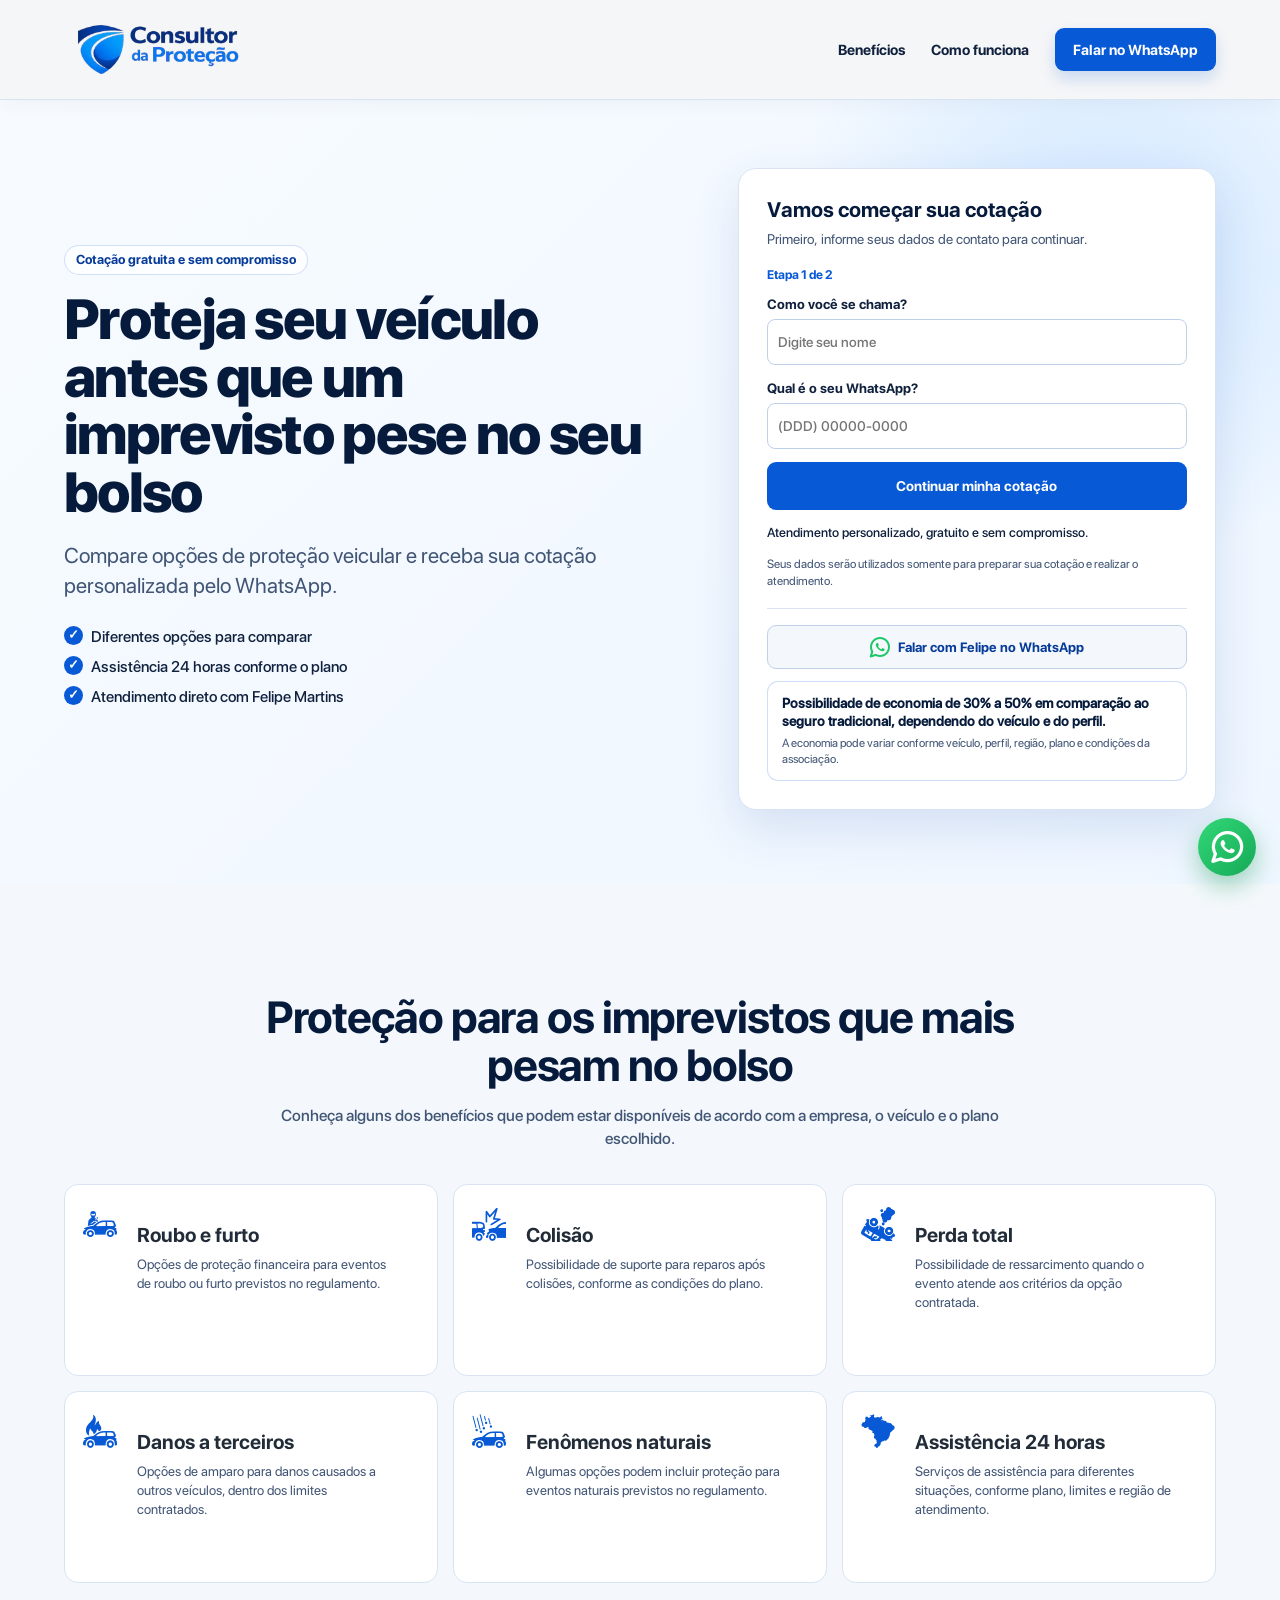
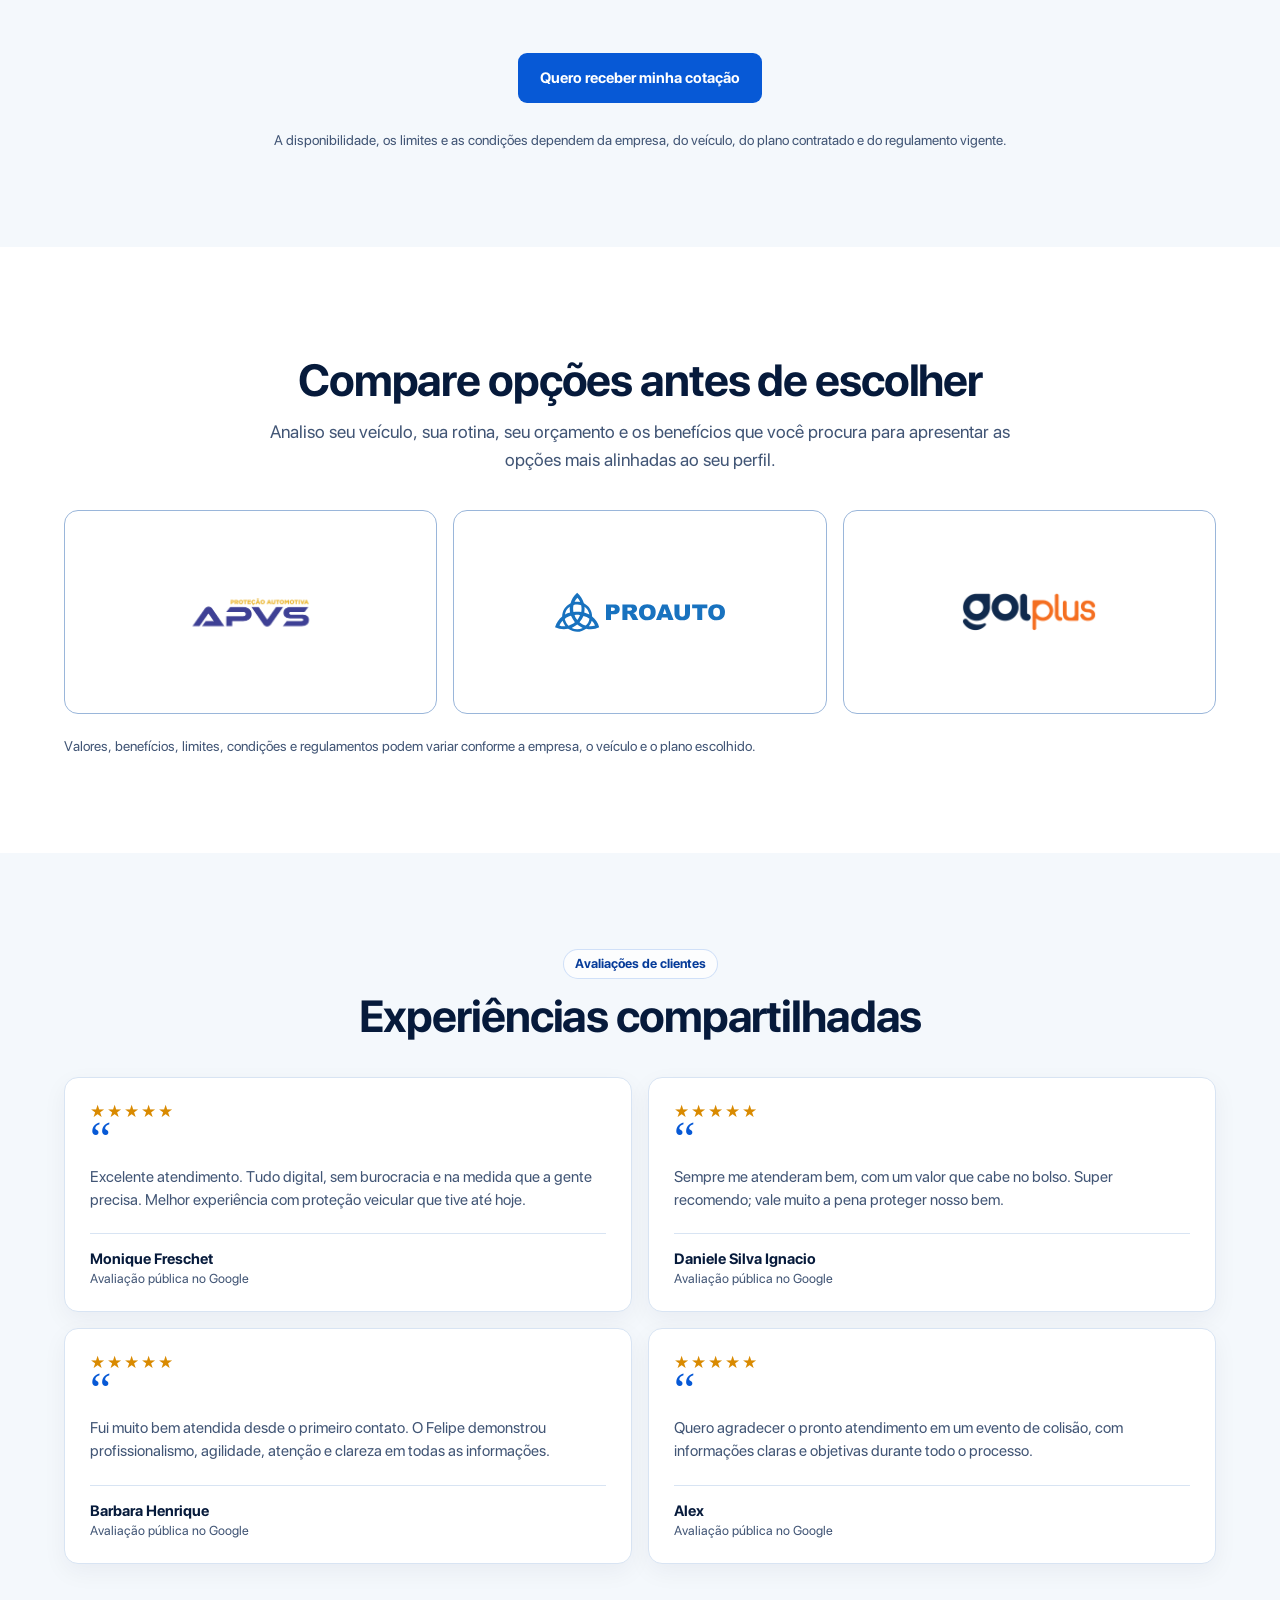
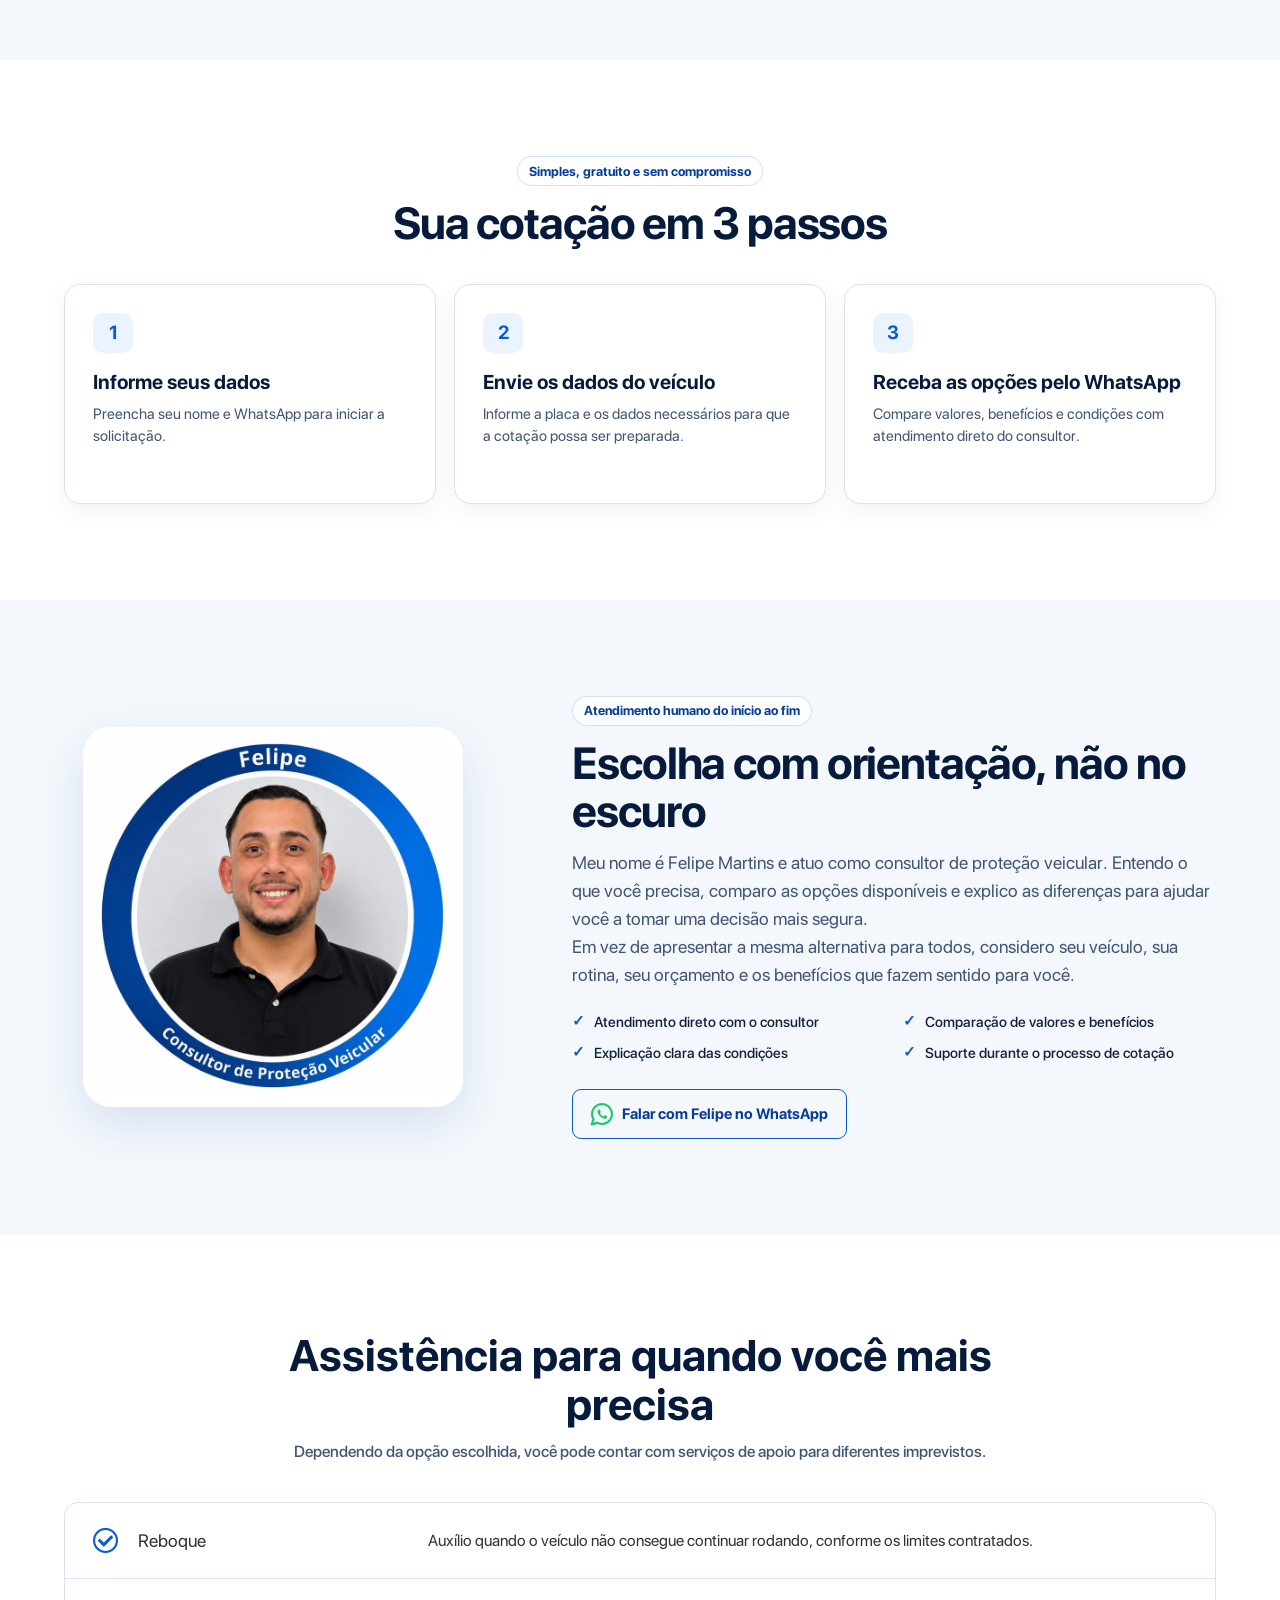
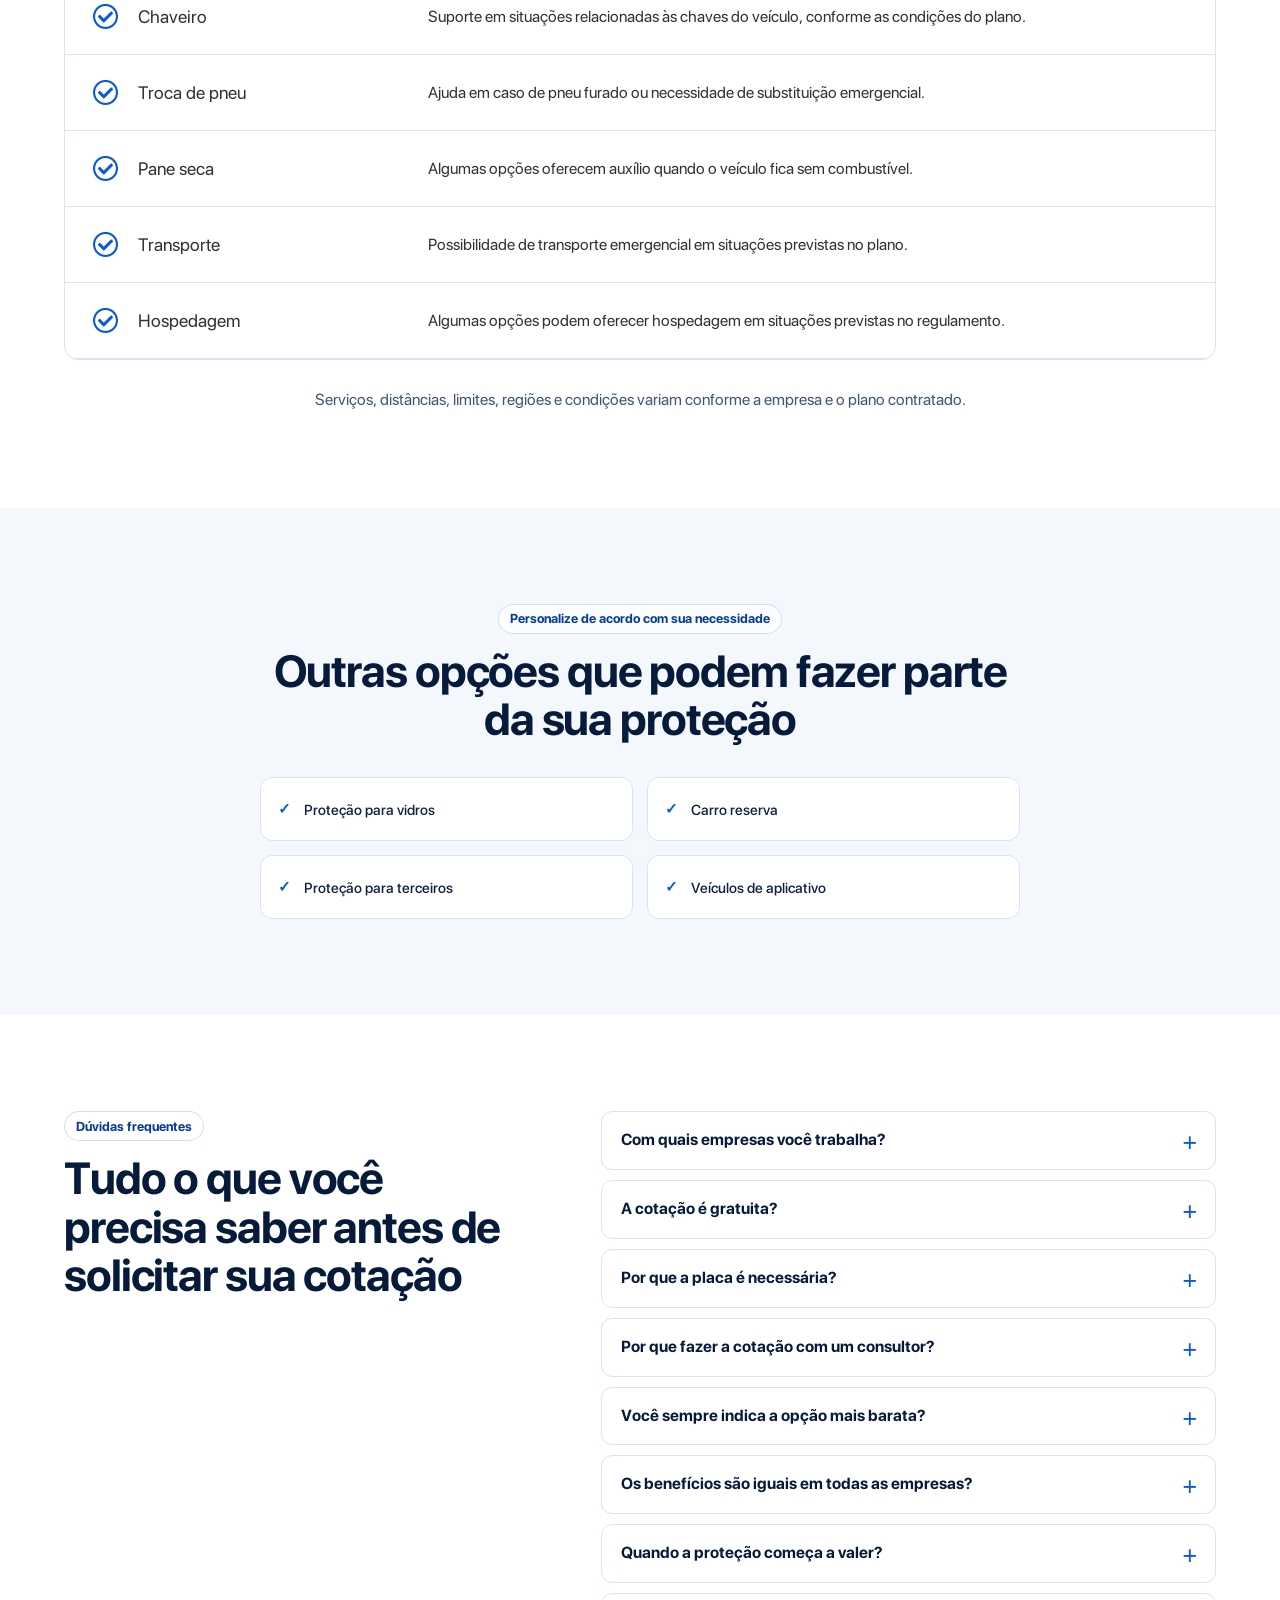
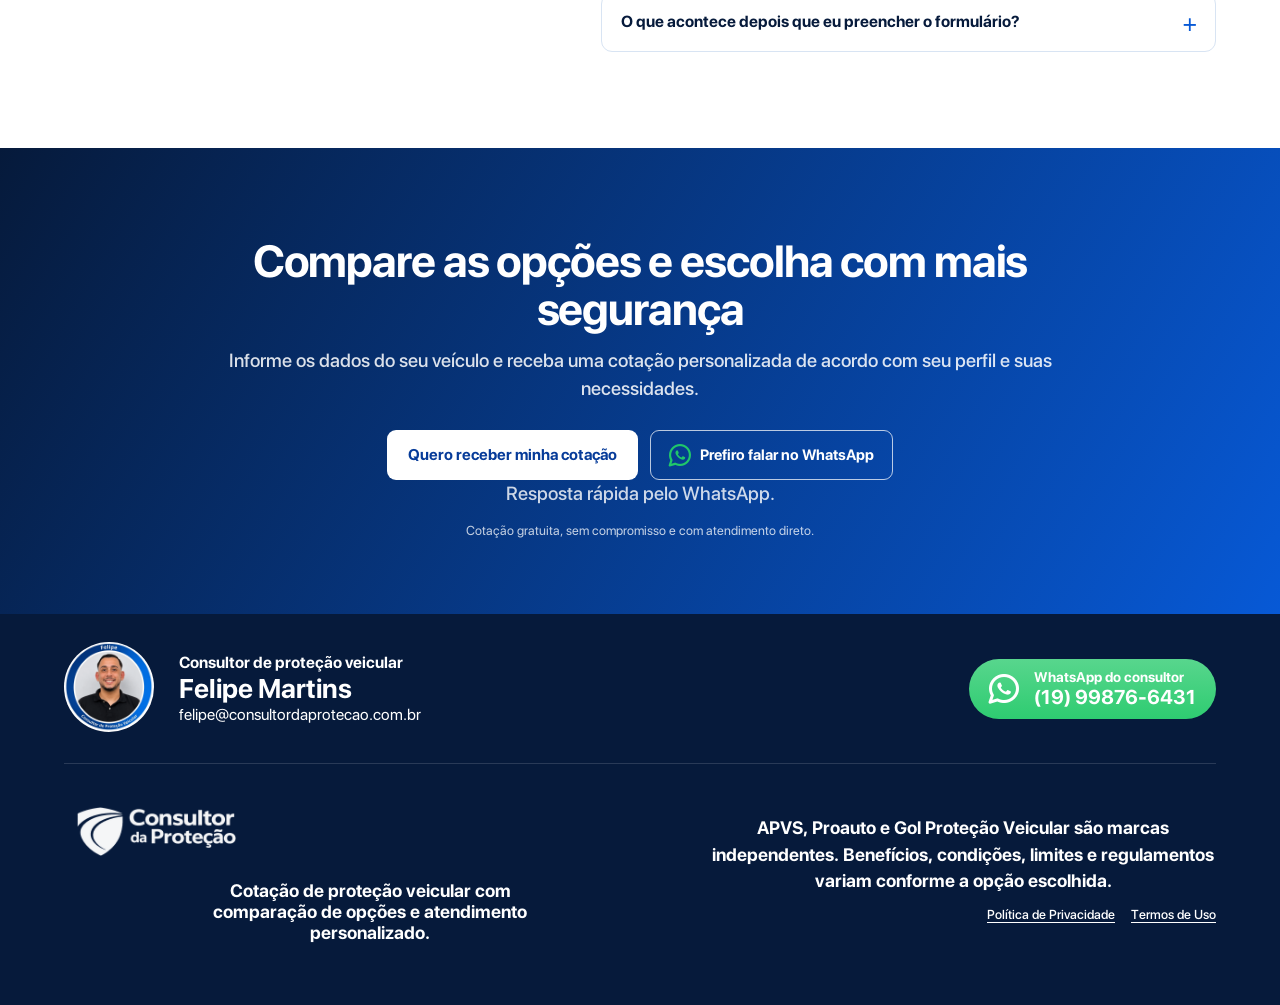
==== commit 474bfcd6: "Reduz caminho critico de LCP" ====
--- a/index.html
+++ b/index.html
@@ -10,7 +10,7 @@
   <meta name="description" content="Solicite sua cotação de proteção veicular, compare opções da APVS, Proauto e Gol e receba atendimento personalizado pelo WhatsApp.">
   <meta name="robots" content="index, follow">
   <meta name="theme-color" content="#061a3b">
-  <link rel="preload" href="fonts/SFDisplay-Heavy.woff2" as="font" type="font/woff2" crossorigin>
+  <link rel="preload" href="fonts/SFDisplay-Heavy-latin.woff2" as="font" type="font/woff2" crossorigin>
   <link rel="canonical" href="https://consultordaprotecao.com.br/">
   <meta property="og:locale" content="pt_BR">
   <meta property="og:type" content="website">
@@ -60,8 +60,7 @@
       --corDefaultIconsOpacity: rgba(255, 255, 255, 0.15);
     }
   </style>
-  <link rel="stylesheet" href="css/styles.css?v=20260728-performance">
-  <link rel="stylesheet" href="css/consultor-refresh.css?v=20260728-performance">
+  <style id="app-css">@font-face{font-family:regular;src:url('../fonts/SFDisplay-Regular.eot');src:url('../fonts/SFDisplay-Regular-latin.woff2') format('woff2'),url('../fonts/SFDisplay-Regular.woff') format('woff');font-weight:400;font-style:normal;font-display:swap}@font-face{font-family:medium;src:url('../fonts/SFDisplay-Medium.eot');src:url('../fonts/SFDisplay-Medium-latin.woff2') format('woff2'),url('../fonts/SFDisplay-Medium.woff') format('woff');font-weight:400;font-style:normal;font-display:swap}@font-face{font-family:heavy;src:url('../fonts/SFDisplay-Heavy.eot');src:url('../fonts/SFDisplay-Heavy-latin.woff2') format('woff2'),url('../fonts/SFDisplay-Heavy.woff') format('woff');font-weight:400;font-style:normal;font-display:swap}@font-face{font-family:bold;src:url('../fonts/SFDisplay-Bold.eot');src:url('../fonts/SFDisplay-Bold-latin.woff2') format('woff2'),url('../fonts/SFDisplay-Bold.woff') format('woff');font-weight:400;font-style:normal;font-display:swap}@font-face{font-family:icomoon;src:url('../fonts/icomoon.eot');src:url('../fonts/icomoon.eot#iefix') format('embedded-opentype'),url('../fonts/icomoon.woff2') format('woff2'),url('../fonts/icomoon.woff') format('woff'),url('../images/icomoon.svg#icomoon') format('svg');font-weight:400;font-style:normal;font-display:swap}[class*=" icon-"],[class^=icon-]{font-family:icomoon!important;speak:none;font-style:normal;font-weight:400;font-variant:normal;text-transform:none;line-height:1;-webkit-font-smoothing:antialiased;-moz-osx-font-smoothing:grayscale}.icon-icone-furto-roubo:before{content:"\e900"}.icon-icone-colisoes:before{content:"\e901"}.icon-icone-perda-total:before{content:"\e902"}.icon-icone-incendio:before{content:"\e903"}.icon-icone-granizo:before{content:"\e904"}.icon-icone-brasil:before{content:"\e905"}.icon-check-2:before{content:"\e906"}.icon-check:before{content:"\e907"}.icon-left:before{content:"\e908"}.icon-whatsapp:before{content:"\e909"}.icon-icone-carro-reserva:before{content:"\e90a"}.icon-icone-vidros:before{content:"\e90b"}*{margin:0;padding:0;outline:0;box-sizing:border-box}html{font-size:62.5%}body{background:#fff;font-family:regular,Helvetica,Arial,sans-serif;text-rendering:optimizeLegibility!important;-webkit-font-smoothing:antialiased!important;font-size:1.6rem}.container{max-width:1170px;width:90%;margin:auto}.button-whatsapp{padding:10px 20px;border-radius:40px;display:flex;align-items:center;flex-direction:row;text-decoration:none;background:#58d68d;background:-moz-linear-gradient(180deg,#58d68d 0,#2ecc71 100%);background:-webkit-linear-gradient(180deg,#58d68d 0,#2ecc71 100%);background:linear-gradient(180deg,#58d68d 0,#2ecc71 100%);transition:filter .3s}.button-whatsapp:hover{filter:brightness(90%)}.button-whatsapp i{color:#fff;font-size:3rem;margin-right:15px}.button-whatsapp span{display:flex;flex-direction:column}.button-whatsapp small{color:#fff;font-family:bold;font-size:1.4rem}.button-whatsapp p{color:#fff;font-family:bold;font-size:2rem}input{background:#fff;border:1px solid #d8e3ef;padding:12px;font-family:medium,Helvetica,Arial,sans-serif;font-size:1.6rem;width:100%;border-radius:3px}select{background:#fff;border:1px solid #d8e3ef;padding:12px;font-family:medium,Helvetica,Arial,sans-serif;font-size:1.6rem;height:47px;width:100%;border-radius:3px;margin-top:5px}.button{background:#222933;color:#fff;border-radius:30px;font-size:1.6rem;font-family:bold,Arial,Helvetica,sans-serif;display:block;width:100%;border:0;cursor:pointer;padding:14px;transition:.2s filter}.button:hover{filter:brightness(80%)}.title-section{text-align:center;margin-bottom:60px}.title-section span{color:#212c38;font-size:4rem;font-family:bold,Arial,Helvetica,sans-serif}.title-section p{color:#72909b;font-size:2.2rem;font-family:medium;margin-top:10px}.back{width:60px;height:50px;background:#d8e3ef;color:#495458;cursor:pointer;display:flex;justify-content:center;align-items:center;border-radius:100%;border:0;transition:background .3s}.back:hover{background:#c0ccd8;color:#495458}.row-flexbox-center{display:flex;justify-content:center;padding-top:40px}.button-modal{background:#222933;color:#fff;border-radius:40px;font-size:1.9rem;font-family:bold,Arial,Helvetica,sans-serif;display:block;border:0;cursor:pointer;padding:20px 80px;transition:.2s filter}.button-modal:hover{filter:brightness(80%)}.option-input{-webkit-appearance:none;-moz-appearance:none;-ms-appearance:none;-o-appearance:none;appearance:none;position:relative;top:0;right:0;bottom:0;left:0;height:17px;width:17px;transition:all .15s ease-out 0s;background:#fff;border:none;color:#fff;cursor:pointer;display:inline-block;margin-right:5px;outline:0;position:relative;z-index:10;border:1px solid #d9e4ef;border-radius:100%}.option-input:hover{background:#fff;border:1px solid #d9e4ef}.option-input:checked{background:var(--corDefaultIcons)}.option-input:checked::before{height:100%;width:100%;content:'';position:absolute;background:url(../images/check.svg);fill:#FFF;display:inline-block;font-size:2.6rem;text-align:center;line-height:40px;top:0;right:auto;left:0;background-position:center;background-size:11px;background-repeat:no-repeat;filter:invert(100%)}.option-input:checked::after{background:var(--corDefaultIcons);content:'';display:block;position:relative;z-index:100}.option-input.radio{border-radius:50%}.option-input.radio::after{border-radius:50%}header.header-page{height:100px}header.header-page .container{height:100%;display:flex;align-items:center;justify-content:space-between}header.header-page .container img{max-height:90px;max-width:200px}.site-brand{color:#15243e;font-family:bold,Arial,Helvetica,sans-serif;font-size:3.35rem;font-weight:700;letter-spacing:-1.5px;text-decoration:none}.site-brand span{color:#eb6607;font-family:regular,Arial,Helvetica,sans-serif;font-size:2.55rem;letter-spacing:-1.2px}.required{border:1px solid red!important}.input-true{border:1px solid #3ccf7a!important}.banner{min-height:550px;background:#ff7900!important;background-image:none!important}.banner .container{max-width:935px;display:flex;align-items:center;justify-content:space-between}.banner .container header{min-height:390px;flex:1;display:flex;align-items:center;justify-content:space-between}.banner .container header .text-banner{width:100%;max-width:440px}.banner .container header .text-banner h1{font-family:heavy,Arial,Helvetica,sans-serif;font-size:5.5rem;color:#fff;text-transform:uppercase;line-height:110%}.banner .container header .text-banner p{font-size:1.8rem;color:#fff;font-family:medium,Arial,Helvetica,sans-serif;margin-top:20px}.banner .container header .box-call-to-action-form{max-width:352px;width:100%;background:#fff;border-radius:10px;padding:28px;margin-top:20px}.banner .container header .box-call-to-action-form span{font-size:1.4rem;color:#323232;font-family:medium,Arial,Helvetica,sans-serif;display:flex;justify-content:center;margin-bottom:20px}.banner .container header .box-call-to-action-form .group-form{margin-bottom:6px}.banner .container header .box-call-to-action-form .group-form label{font-size:1.2rem}.banner .container header .box-call-to-action-form input{height:36px;padding:8px 10px;font-size:1.4rem}.banner .container header .box-call-to-action-form input.option-input{width:18px;min-width:18px;height:18px;min-height:18px;padding:0;margin:0 7px 0 0;flex:0 0 18px}.banner .container header .box-call-to-action-form .button{margin-top:12px;padding:11px;font-size:1.4rem}.group-form{margin-bottom:10px}.group-form label{font-size:1.4rem;color:#323232;font-family:bold,Arial,Helvetica,sans-serif}.group-form input{margin-top:5px}.group-form ul{list-style:none;margin-top:5px;display:flex;justify-content:space-between;align-items:center}.group-form li{width:31%;border:1px solid #d8e3ef;display:flex;justify-content:flex-start;align-items:center;height:43px;padding:10px 10px 14px 10px;border-radius:4px}.group-form li label{color:#323232;font-family:regular,Arial,Helvetica,sans-serif;cursor:pointer;margin-top:3px}.box-call-to-action-form .button{margin-top:20px}.row-flexbox{display:flex;justify-content:space-between}.row-flexbox .back{margin:20px 10px 0 0}.two-col{width:48%}.box-input{background:#fff;border:1px solid #d8e3ef;padding:12px 12px 14px 12px;width:100%;border-radius:3px;height:45px;margin-top:5px;display:flex;justify-content:flex-start;align-items:center}body .box-input label{font-family:regular,Arial,Helvetica,sans-serif;margin-top:3px}body .box-input label small{font-family:regular,Arial,Helvetica,sans-serif;color:#a9b1bb;font-size:1.4rem}.banner footer{margin:auto;margin-top:20px;width:100%;display:grid;grid-template-columns:repeat(auto-fit,minmax(200px,1fr));grid-gap:20px}.banner .box-banner{display:flex;flex-direction:row}.banner .box-banner:last-child .number{padding:0 4px}.banner .box-banner .number{border:1px solid var(--corDefaultOpacity);width:50px;height:50px;font-size:2.4rem;font-family:bold,Arial,Helvetica,sans-serif;color:#fff;margin-right:16px;border-radius:6px;overflow:hidden;display:flex;align-items:center;justify-content:center}.banner .box-banner span{color:#fff;font-size:1.8rem;font-family:bold,Arial,Helvetica,sans-serif}.banner .box-banner p{color:#fff;font-size:1.4rem;font-family:regular,Arial,Helvetica,sans-serif;margin-top:15px;opacity:.9}@media (min-width:769px){.banner .container{max-width:935px!important}.banner .container header .text-banner{max-width:440px!important}.banner .container header .text-banner h1{font-size:5.5rem!important}.banner .container header .box-call-to-action-form{max-width:352px!important}}.section-boxs{background:#f7f8fa;min-height:400px;padding:100px 0}.lists-box{margin:auto;width:100%;display:grid;grid-template-columns:repeat(auto-fit,minmax(250px,1fr));grid-gap:20px}.lists-box li{background:#fff;border:1px solid #d8e3ef;padding:30px;border-radius:10px;display:flex}.lists-box li .text-list-box{display:flex;flex-direction:column;padding:0 20px}.lists-box li i{width:60px;height:30px;font-size:4rem;color:#eb6607}.lists-box li .text-list-box span{font-size:2rem;color:#212c38;font-family:bold}.lists-box li .text-list-box p{font-size:1.6rem;color:#72909b;margin-top:15px}.section-list{background:#fff;padding:100px 0}.lists li{display:flex;flex:1;border-bottom:1px solid #d8e3ef;padding:20px 0;display:flex;justify-content:space-between;align-items:center}.lists li.first-li .product span{padding-left:45px;font-family:bold,Arial,Helvetica,sans-serif}.lists li.first-li .description p{font-family:bold,Arial,Helvetica,sans-serif}.lists li .product{max-width:335px;width:100%;display:flex;justify-content:flex-start;align-items:center}.lists li .product span{font-size:1.8rem;font-family:regular,Arial,Helvetica,sans-serif;color:#323232}.lists li .product i{margin-right:20px;font-size:2.5rem;color:#eb6607}.lists li .description{flex:1}.lists li .description p{font-size:1.6rem;font-family:regular,Arial,Helvetica,sans-serif;color:#323232}.section-call-to-action{background:#ed6500;min-height:340px;text-align:center;display:flex;flex-direction:column;justify-content:center;align-items:center}.section-call-to-action h2{font-size:4rem;color:#fff;font-family:bold,Arial,Helvetica,sans-serif}.section-call-to-action p{color:#fff;font-size:2.2rem;font-family:Medium,Arial,Helvetica,sans-serif;margin:15px 0 35px 0}.section-call-to-action button{background:#222933;border-radius:40px;color:#fff;border:0;padding:20px 80px;font-size:2rem;font-family:bold,Arial,Helvetica,sans-serif;cursor:pointer;transition:filter .2s}.section-call-to-action button:hover{filter:brightness(90%)}.footer-page{width:100%;background:#222933}.footer-page .container header{display:flex;align-items:center;justify-content:space-between;min-height:180px;border-bottom:1px solid var(--corDefaultIconsOpacity)}.footer-page .container header .consultant{display:flex;align-items:center;justify-content:center}.footer-page .container header .consultant-photo{border-radius:100%;width:90px;height:90px;margin-right:25px;object-fit:cover}.footer-page .container header .dados-consultant{display:flex;flex-direction:column}.footer-page .container header .dados-consultant span:first-child{font-size:1.6rem;color:#fff;font-family:bold,Arial,Helvetica,sans-serif}.footer-page .container header .dados-consultant span:nth-child(2){font-size:3.2rem;color:#fff;font-family:bold,Arial,Helvetica,sans-serif}.footer-page .container header .dados-consultant span:nth-child(3){font-size:1.6rem;color:#fff;font-family:regular,Arial,Helvetica,sans-serif}.footer-page .container footer{min-height:80px;display:flex;align-items:center;justify-content:space-between}.footer-page .container footer p{color:#fff;font-size:1.8rem;font-family:bold;flex:1;text-align:center;margin-left:116px}.footer-consultant-brand{width:116px;color:rgba(255,255,255,.55);font-family:medium,Arial,Helvetica,sans-serif;font-size:1.4rem;text-align:right}.floating-whatsapp{position:fixed;right:28px;bottom:28px;z-index:1000;width:62px;height:62px;border-radius:50%;background:linear-gradient(135deg,#55dd8c 0,#1fbd60 100%);color:#fff;box-shadow:0 10px 24px rgba(19,151,71,.38);display:flex;align-items:center;justify-content:center;text-decoration:none;transition:transform .2s ease,box-shadow .2s ease}.floating-whatsapp::before{content:'';position:absolute;inset:-6px;border:2px solid rgba(67,214,128,.55);border-radius:50%;animation:whatsapp-pulse 2.2s ease-out infinite}.floating-whatsapp i{font-size:3.6rem;position:relative;z-index:1}.floating-whatsapp-label{position:absolute;right:74px;padding:9px 13px;border-radius:8px;background:#222933;color:#fff;font-family:bold,Arial,Helvetica,sans-serif;font-size:1.4rem;white-space:nowrap;opacity:0;pointer-events:none;transform:translateX(8px);transition:opacity .2s ease,transform .2s ease}.floating-whatsapp:hover{color:#fff;transform:translateY(-3px) scale(1.04);box-shadow:0 14px 28px rgba(19,151,71,.48)}.floating-whatsapp:focus-visible .floating-whatsapp-label,.floating-whatsapp:hover .floating-whatsapp-label{opacity:1;transform:translateX(0)}.floating-whatsapp:focus-visible{outline:3px solid #FFF;outline-offset:3px}@keyframes whatsapp-pulse{0%{transform:scale(.88);opacity:.8}100%,70%{transform:scale(1.22);opacity:0}}.modal-content{padding:30px;border-radius:15px!important}.modal-content .box-call-to-action-form span{font-size:18px;margin-bottom:20px;font-weight:700;text-align:center;flex:1;display:flex;justify-content:center}@media (min-width:1170px){.lists-box{grid-template-columns:repeat(3,minmax(30%,1fr))}}@media (max-width:768px){html{font-size:50%}.banner .box-banner .number{width:50px;height:50px}.banner .container header .text-banner h1{font-size:5.5rem}.banner .container header .box-call-to-action-form{margin-left:0}.banner .container header{min-height:0;padding:50px 0;flex-direction:column}.banner{min-height:600px}.section-boxs,.section-list{padding:50px 0}}@media (max-width:600px){.site-brand{font-size:5.15rem;letter-spacing:-2.2px}.site-brand span{font-size:3.95rem;letter-spacing:-1.7px}.floating-whatsapp{width:56px;height:56px;right:18px;bottom:18px}.floating-whatsapp i{font-size:3.2rem}.floating-whatsapp-label{display:none}.banner{min-height:0;padding:38px 0 45px}.banner .container{max-width:100%}.banner .container header{min-height:0}.banner .container header .text-banner{max-width:100%}.banner .container header .text-banner h1{font-size:4.4rem}.banner .container header .box-call-to-action-form{max-width:390px;padding:24px}.banner .container header .box-call-to-action-form input{min-height:44px}.banner .container header .box-call-to-action-form .button{padding:13px}.banner footer{margin-top:10px;grid-template-columns:1fr;grid-gap:24px}.section-call-to-action{min-height:300px;padding:40px 0}.section-call-to-action h2{font-size:3.4rem}.section-call-to-action p{font-size:1.9rem;line-height:1.35}.section-call-to-action button{width:min(100%,320px);padding:19px 24px}.lists li .product{max-width:100%}.banner .container header{flex-direction:column}.banner .container header .box-call-to-action-form{margin-left:0;margin-bottom:30px}.banner{padding:50px 0}.text-banner{text-align:center}.footer-page .container footer p{text-align:left;margin-left:0}.footer-page .container header .consultant-photo{width:50px;height:50px;margin-right:11px}.footer-page .container header .dados-consultant span:first-child{font-size:1.3rem}.footer-page .container header .dados-consultant span:nth-child(2){font-size:2.2rem}.consultant{margin-bottom:25px}.footer-page .container header{flex-direction:column;min-height:130px;padding:30px 0}.lists li.first-li{display:none}.lists li{flex-direction:column}.product{margin-bottom:10px}.product span{font-weight:700}header.header-page .button-whatsapp{display:none!important}header.header-page .container{display:flex;justify-content:center;align-items:center}}@media (max-width:320px){.section-call-to-action button{padding:20px 60px}.banner .container header .text-banner h1{font-size:4.4rem}.banner{padding:30px 0}.header-page .button-whatsapp{display:none}}:root{--cp-blue-950:#061a3b;--cp-blue-800:#063b99;--cp-blue-700:#0759d6;--cp-blue-500:#1688ff;--cp-blue-100:#eaf3ff;--cp-slate-900:#10213e;--cp-slate-700:#415575;--cp-slate-200:#d8e4f3;--cp-slate-100:#f4f8fc;--cp-white:#ffffff;--cp-green:#20c76a;--cp-radius:18px;--cp-shadow:0 18px 48px rgba(6, 59, 153, .12)}#app,body,html{width:100%;min-height:100%;margin:0;padding:0}body,html{background:var(--cp-blue-950)}@supports (min-height:100dvh){#app,body,html{min-height:100dvh}}html{scroll-behavior:smooth}section[id]{scroll-margin-top:98px}body{color:var(--cp-slate-900);overflow-x:clip}body a{text-decoration:none}body :focus-visible{outline:3px solid var(--cp-blue-500);outline-offset:3px}.header-page{position:sticky;top:0;z-index:50;border-bottom:1px solid var(--cp-slate-200);background:rgba(255,255,255,.96);box-shadow:0 4px 18px rgba(6,26,59,.04)}.header-page .container{min-height:82px;display:flex;align-items:center;gap:28px}.site-brand{display:block;width:188px;flex:0 0 188px;line-height:0}.site-brand img{display:block;width:100%;height:auto}.site-nav{display:flex;align-items:center;justify-content:flex-end;gap:26px;margin-left:auto}.site-nav a{color:var(--cp-slate-900);font-family:bold,Arial,sans-serif;font-size:1.45rem;white-space:nowrap}.site-nav a:hover{color:var(--cp-blue-700)}.site-nav .site-nav-cta{border-radius:9px;background:var(--cp-blue-700);color:var(--cp-white);padding:13px 18px;box-shadow:0 8px 16px rgba(7,89,214,.18)}.site-nav .site-nav-cta:hover{color:var(--cp-white);background:var(--cp-blue-800)}.header-page .button-whatsapp{display:none}.banner{min-height:auto;padding:68px 0 74px;background:radial-gradient(circle at 86% 20%,rgba(22,136,255,.16),transparent 25%),linear-gradient(135deg,#f7fbff 0,#eef6ff 100%)!important}.banner .container{max-width:1170px!important;width:min(90%,1170px)}.banner .container header{min-height:auto;display:grid;grid-template-columns:minmax(0,1.1fr) minmax(360px,.9fr);align-items:center;gap:clamp(36px,7vw,96px);padding:0}.banner .container header .text-banner{max-width:640px!important;text-align:left}.hero-eyebrow,.section-kicker{display:inline-flex;align-items:center;min-height:30px;padding:6px 11px;border:1px solid rgba(7,89,214,.18);border-radius:999px;background:rgba(255,255,255,.72);color:var(--cp-blue-800);font-family:bold,Arial,sans-serif;font-size:1.3rem;line-height:1.2}.banner .container header .text-banner h1{max-width:650px!important;margin:16px 0 18px;color:var(--cp-blue-950);font-family:heavy,Arial,sans-serif;font-size:clamp(4rem, 4.4vw, 6.2rem)!important;line-height:1.02;letter-spacing:-.03em;text-transform:none}.banner .container header .text-banner>p{max-width:590px;color:var(--cp-slate-700);font-family:regular,Arial,sans-serif;font-size:clamp(1.8rem, 1.8vw, 2.15rem);line-height:1.42}.hero-benefits{display:grid;gap:9px;margin:25px 0;padding:0;list-style:none}.hero-benefits li{position:relative;padding-left:27px;color:var(--cp-slate-900);font-family:medium,Arial,sans-serif;font-size:1.55rem;line-height:1.35}.hero-benefits li::before{content:'✓';position:absolute;left:0;top:-1px;width:19px;height:19px;border-radius:50%;background:var(--cp-blue-700);color:var(--cp-white);font-family:Arial,sans-serif;font-size:1.25rem;font-weight:700;line-height:19px;text-align:center}.hero-actions{display:flex;flex-wrap:wrap;align-items:center;gap:14px}.final-primary,.hero-primary{display:inline-flex;min-height:50px;align-items:center;justify-content:center;border-radius:9px;background:var(--cp-blue-700);color:var(--cp-white);padding:14px 21px;font-family:bold,Arial,sans-serif;font-size:1.55rem;box-shadow:0 10px 20px rgba(7,89,214,.22);transition:transform .2s,background .2s}.final-primary:hover,.hero-primary:hover{background:var(--cp-blue-800);color:var(--cp-white);transform:translateY(-2px)}.final-secondary,.hero-secondary,.outline-cta{display:inline-flex;min-height:50px;align-items:center;justify-content:center;gap:9px;border:1px solid var(--cp-blue-700);border-radius:9px;color:var(--cp-blue-800);padding:13px 18px;font-family:bold,Arial,sans-serif;font-size:1.5rem;transition:background .2s,color .2s}.final-secondary:hover,.hero-secondary:hover,.outline-cta:hover{background:var(--cp-blue-100);color:var(--cp-blue-800)}.final-secondary i,.hero-secondary i,.outline-cta i{color:var(--cp-green);font-size:2.2rem}.credibility-stats{display:flex;flex-wrap:wrap;gap:9px;margin:20px 0 0}.credibility-stats span{padding:7px 10px;border:1px solid var(--cp-slate-200);border-radius:999px;background:rgba(255,255,255,.78);color:var(--cp-blue-800);font-family:medium,Arial,sans-serif;font-size:1.28rem;line-height:1.25}.availability-note{margin:12px 0 0;color:var(--cp-slate-700);font-size:1.3rem;line-height:1.4}.economy-highlight{max-width:590px;margin-top:16px;padding:12px 14px;border:1px solid rgba(7,89,214,.2);border-radius:11px;background:rgba(255,255,255,.74)}.economy-highlight strong{display:block;color:var(--cp-blue-950);font-family:medium,Arial,sans-serif;font-size:1.38rem;line-height:1.35}.economy-highlight small{display:block;margin-top:5px;color:var(--cp-slate-700);font-size:1.18rem;line-height:1.35}.hero-microcopy{display:block;margin-top:15px;color:var(--cp-slate-700);font-size:1.3rem}.banner .container header .box-call-to-action-form{max-width:none!important;width:100%;margin:0!important;padding:28px!important;border:1px solid var(--cp-slate-200);border-radius:var(--cp-radius)!important;background:var(--cp-white);box-shadow:var(--cp-shadow)}.banner .container header .box-call-to-action-form>span{display:block;margin:0 0 8px;color:var(--cp-blue-950);font-family:bold,Arial,sans-serif;font-size:2.1rem;line-height:1.2;text-align:left}.form-description{margin:0 0 18px;color:var(--cp-slate-700);font-size:1.4rem;line-height:1.35}.form-progress{margin:0 0 12px;color:var(--cp-blue-700);font-family:bold,Arial,sans-serif;font-size:1.25rem}.form-field-help{display:block;margin-top:7px;color:var(--cp-slate-700);font-size:1.15rem;line-height:1.35}.form-security-note{display:flex;align-items:center;gap:6px;margin:7px 0 0;color:var(--cp-slate-700);font-family:medium,Arial,sans-serif;font-size:1.15rem;line-height:1.3}.form-security-note svg{width:15px;height:15px;flex:0 0 15px;color:var(--cp-blue-700)}.banner .container header .box-call-to-action-form .form-security-note span{display:inline;justify-content:flex-start;margin:0;color:inherit;font-family:inherit;font-size:inherit}.banner .container header .box-call-to-action-form .group-form{margin-bottom:13px}.banner .container header .box-call-to-action-form .group-form label{color:var(--cp-slate-900);font-family:bold,Arial,sans-serif;font-size:1.35rem}.box-call-to-action-form input,.box-call-to-action-form select{min-height:46px;margin-top:6px;border:1px solid #bfd1ea;border-radius:8px;color:var(--cp-slate-900);font-family:medium,Arial,sans-serif;font-size:1.55rem}.box-call-to-action-form input:focus,.box-call-to-action-form select:focus{border-color:var(--cp-blue-700);box-shadow:0 0 0 3px rgba(7,89,214,.12)}.box-call-to-action-form .button{min-height:48px;margin-top:12px;border-radius:9px;background:var(--cp-blue-700);font-size:1.55rem}.box-call-to-action-form .button:hover{background:var(--cp-blue-800);filter:none}.form-privacy-note{margin:14px 0 0;color:var(--cp-slate-700);font-size:1.2rem;line-height:1.4}.form-support-note{margin:14px 0 0;color:var(--cp-slate-900);font-family:medium,Arial,sans-serif;font-size:1.3rem;line-height:1.4}.form-whatsapp-note{margin:13px 0 0;color:var(--cp-slate-700);font-size:1.2rem;line-height:1.4;text-align:center}.form-secondary-actions{display:grid;gap:12px;margin-top:18px;padding-top:16px;border-top:1px solid var(--cp-slate-200)}.form-secondary-whatsapp{min-height:44px;display:inline-flex;align-items:center;justify-content:center;gap:8px;border:1px solid #bfd1ea;border-radius:9px;background:var(--cp-slate-100);color:var(--cp-blue-800);font-family:bold,Arial,sans-serif;font-size:1.35rem;text-decoration:none}.form-secondary-whatsapp:focus-visible,.form-secondary-whatsapp:hover{background:var(--cp-blue-100);color:var(--cp-blue-800)}.form-secondary-whatsapp i{color:var(--cp-green);font-size:2rem}.form-secondary-actions .economy-highlight{max-width:none;margin:0;text-align:left}.form-whatsapp-fallback{width:100%;min-height:46px;margin-top:12px;display:inline-flex;align-items:center;justify-content:center;border:1px solid var(--cp-green);border-radius:9px;color:#087443;font-family:bold,Arial,sans-serif;font-size:1.4rem;text-decoration:none}.form-whatsapp-fallback:focus-visible,.form-whatsapp-fallback:hover{color:#087443;background:#effcf5}.form-whatsapp-fallback[hidden]{display:none!important}.form-status{min-height:0;margin:0;font-family:medium,Arial,sans-serif;font-size:1.3rem;line-height:1.4}.form-status[data-state=error]{min-height:18px;margin-top:12px;color:#b42318}.form-status[data-state=loading]{min-height:18px;margin-top:12px;color:var(--cp-blue-800)}.form-status[data-state=success]{min-height:18px;margin-top:12px;color:#087443}.box-call-to-action-form .row-flexbox{gap:12px}.box-call-to-action-form .back{width:52px;min-width:52px;height:48px;margin:12px 0 0!important;border:0;border-radius:9px;background:var(--cp-blue-100);color:var(--cp-blue-800);font-size:1.8rem}.box-call-to-action-form .row-flexbox .button{flex:1}.box-call-to-action-form .group-form ul{gap:8px;margin-top:7px}.box-call-to-action-form .group-form li{width:calc(33.333% - 6px);height:48px;min-width:0;padding:0 9px;border-color:#bfd1ea;border-radius:8px}.box-call-to-action-form input.option-input.radio{appearance:none;-webkit-appearance:none;width:20px!important;min-width:20px!important;height:20px!important;min-height:20px!important;margin:0 8px 0 0!important;padding:0!important;border:1px solid #9eb9db;border-radius:50%;background:var(--cp-white);cursor:pointer}.box-call-to-action-form input.option-input.radio:checked{border:6px solid var(--cp-blue-700)}.box-call-to-action-form .group-form li label{min-width:0;margin:0;color:var(--cp-slate-900);font-size:1.35rem;line-height:1.1}.box-call-to-action-form .box-input{height:auto;min-height:48px;border-color:#bfd1ea;border-radius:8px}.box-call-to-action-form .app-usage-group .box-input{gap:8px}.box-call-to-action-form .app-usage-group .box-input label{margin:0 10px 0 0}.consultant-section,.faq-section,.partners-section,.section-boxs,.steps-section,.trust-section{padding:clamp(58px,8vw,96px) 0}.partners-section{background:var(--cp-white)}.container{max-width:1170px}.section-intro{max-width:760px}.consultant-copy h2,.faq-section h2,.section-boxs .title-section h2,.section-call-to-action h2,.section-intro h2{margin:13px 0 14px;color:var(--cp-blue-950);font-family:bold,Arial,sans-serif;font-size:clamp(3.1rem, 3.5vw, 4.8rem);line-height:1.08;letter-spacing:-.025em}.consultant-copy>p,.section-intro>p{color:var(--cp-slate-700);font-size:1.8rem;line-height:1.55}.partner-grid{display:grid;grid-template-columns:repeat(3,1fr);gap:16px;margin-top:36px}.partner-placeholder{min-height:132px;display:grid;place-content:center;gap:5px;border:1px dashed #9ab6da;border-radius:14px;background:var(--cp-slate-100);color:var(--cp-blue-800);text-align:center}.partner-placeholder>span{font-family:bold,Arial,sans-serif;font-size:3rem;line-height:1}.partner-placeholder small{color:var(--cp-slate-700);font-size:1.2rem}.partner-logo-card{min-height:150px;display:flex;align-items:center;justify-content:center;overflow:hidden;border:1px solid var(--cp-slate-200);border-radius:14px;background:var(--cp-white);padding:16px 22px}.partner-brand-card{border-color:#9ab6da}.partner-logo{display:block;flex:0 0 auto;max-width:100%;width:auto;height:auto;object-fit:contain}.partner-logo-apvs,.partner-logo-gol,.partner-logo-proauto{width:170px;max-height:68px}.partner-logo-gol{height:auto;max-height:none;object-fit:contain}.benefits-disclaimer,.section-note{margin:22px 0 0;color:var(--cp-slate-700);font-size:1.4rem;line-height:1.5}.testimonials-section{padding:clamp(58px,8vw,96px) 0;background:var(--cp-slate-100)}.testimonial-grid{display:grid;grid-template-columns:repeat(2,minmax(0,1fr));gap:16px;margin-top:36px}.testimonial-card{position:relative;display:flex;min-height:210px;flex-direction:column;padding:25px;border:1px solid var(--cp-slate-200);border-radius:14px;background:var(--cp-white);box-shadow:0 8px 24px rgba(6,26,59,.05)}.testimonial-stars{color:#d98a00;font-size:1.7rem;letter-spacing:2px;line-height:1}.testimonial-quote{height:28px;color:var(--cp-blue-700);font-family:Georgia,serif;font-size:4.8rem;line-height:.8}.testimonial-card>p{margin:18px 0 22px;color:var(--cp-slate-700);font-size:1.55rem;line-height:1.48}.testimonial-card footer{display:grid;gap:3px;margin-top:auto;padding-top:16px;border-top:1px solid var(--cp-slate-200)}.testimonial-card strong{color:var(--cp-blue-950);font-family:bold,Arial,sans-serif;font-size:1.5rem}.testimonial-card footer span{color:var(--cp-slate-700);font-size:1.3rem}.consultant-section{background:var(--cp-slate-100)}.consultant-layout{display:grid;grid-template-columns:minmax(240px,.65fr) minmax(0,1fr);align-items:center;gap:clamp(34px,7vw,90px)}.consultant-image-wrap{width:min(100%,380px);justify-self:center;overflow:hidden;border:10px solid var(--cp-white);border-radius:28px;box-shadow:var(--cp-shadow)}.consultant-image-wrap img{display:block;width:100%;height:auto;aspect-ratio:1;object-fit:cover}.consultant-highlights{display:grid;grid-template-columns:repeat(2,minmax(0,1fr));gap:11px 18px;margin:23px 0 27px;padding:0;list-style:none}.consultant-highlights li{position:relative;padding-left:22px;color:var(--cp-slate-900);font-family:medium,Arial,sans-serif;font-size:1.45rem;line-height:1.35}.consultant-highlights li::before{content:'✓';position:absolute;left:0;color:var(--cp-blue-700);font-family:Arial,sans-serif;font-weight:700}.steps-section{background:var(--cp-white)}.section-intro-center{margin:0 auto;text-align:center}.consulting-steps{display:grid;grid-template-columns:repeat(3,1fr);gap:18px;margin:36px 0 0;padding:0;list-style:none;counter-reset:none}.consulting-steps li{position:relative;min-height:220px;padding:28px;border:1px solid var(--cp-slate-200);border-radius:16px;background:var(--cp-white);box-shadow:0 8px 24px rgba(6,26,59,.05)}.consulting-steps li>span{display:grid;width:40px;height:40px;place-items:center;border-radius:10px;background:var(--cp-blue-100);color:var(--cp-blue-700);font-family:bold,Arial,sans-serif;font-size:1.9rem}.consulting-steps h3{margin:18px 0 10px;color:var(--cp-blue-950);font-family:bold,Arial,sans-serif;font-size:2rem;line-height:1.17}.consulting-steps p{color:var(--cp-slate-700);font-size:1.5rem;line-height:1.45}.section-boxs{background:var(--cp-slate-100)}.section-boxs .title-section{max-width:780px;margin:0 auto 34px;text-align:center}.section-boxs .title-section>span{color:var(--cp-blue-800);font-size:1.3rem}.section-boxs .title-section p{margin:0;padding:0;color:var(--cp-slate-700);font-size:1.6rem;line-height:1.45}.section-boxs .lists-box{display:grid;grid-template-columns:repeat(3,minmax(0,1fr));gap:15px;margin:0;padding:0;list-style:none}.section-boxs .lists-box li{min-height:192px;padding:22px 18px;border:1px solid var(--cp-slate-200);border-radius:14px;background:var(--cp-white)}.section-boxs .lists-box li.benefit-extra{display:none}.section-boxs .lists-box li:nth-child(n+7){display:none}.section-boxs .lists-box i{display:inline-block;color:var(--cp-blue-700);font-size:3.4rem}.section-boxs .text-list-box span{display:block;margin-top:16px;color:var(--cp-blue-950);font-family:bold,Arial,sans-serif;font-size:1.8rem}.section-boxs .lists-box li .text-list-box p{margin-top:8px;color:var(--cp-slate-700);font-size:1.35rem;line-height:1.4}.section-boxs .row-flexbox-center{margin-top:30px;text-align:center}.section-boxs .button-modal{display:inline-flex;min-height:50px;align-items:center;justify-content:center;border-radius:9px;background:var(--cp-blue-700);color:var(--cp-white);padding:14px 22px;font-family:bold,Arial,sans-serif;font-size:1.5rem}.section-boxs .button-modal:hover{color:var(--cp-white);background:var(--cp-blue-800)}.benefits-disclaimer{max-width:820px;margin:27px auto 0;text-align:center}.section-list{display:block;padding:clamp(58px,8vw,96px) 0;background:var(--cp-white)}.section-list .title-section{max-width:760px;margin:0 auto 38px;text-align:center}.section-list .title-section>h2{margin:0;color:var(--cp-blue-950);font-family:bold,Arial,sans-serif;font-size:clamp(3rem, 3.5vw, 4.4rem);line-height:1.12}.section-list .title-section>p,.section-list-disclaimer{color:var(--cp-slate-700);font-size:1.6rem;line-height:1.5}.section-list .lists{margin:0;border:1px solid var(--cp-slate-200);border-radius:14px;overflow:hidden}.section-list .lists li{min-height:76px;padding:22px 28px;border-color:var(--cp-slate-200)}.section-list .lists .first-li{display:none}.section-list .product span{color:var(--cp-blue-950);font-family:bold,Arial,sans-serif}.section-list .lists li .product i{color:var(--cp-blue-700)!important}.section-list .description p{color:var(--cp-slate-700)}.section-list-disclaimer{max-width:780px;margin:28px auto 0;text-align:center}.trust-section{background:var(--cp-slate-100)}.trust-points{display:grid;grid-template-columns:repeat(2,minmax(0,1fr));gap:14px;max-width:760px;margin:34px auto 0;padding:0;list-style:none}.trust-points li{position:relative;min-height:64px;display:flex;align-items:center;padding:14px 17px 14px 43px;border:1px solid var(--cp-slate-200);border-radius:12px;background:var(--cp-white);color:var(--cp-slate-900);font-family:medium,Arial,sans-serif;font-size:1.45rem;line-height:1.32}.trust-points li::before{content:'✓';position:absolute;left:17px;color:var(--cp-blue-700);font-family:Arial,sans-serif;font-weight:700}.faq-section{background:var(--cp-white)}.faq-layout{display:grid;grid-template-columns:minmax(0,.8fr) minmax(0,1.1fr);gap:clamp(32px,8vw,90px);align-items:start}.faq-list{display:grid;gap:10px}.faq-list details{border:1px solid var(--cp-slate-200);border-radius:11px;background:var(--cp-white)}.faq-list summary{position:relative;cursor:pointer;padding:18px 48px 18px 19px;color:var(--cp-blue-950);font-family:bold,Arial,sans-serif;font-size:1.6rem;line-height:1.3;list-style:none}.faq-list summary::-webkit-details-marker{display:none}.faq-list summary::after{content:'+';position:absolute;top:14px;right:18px;color:var(--cp-blue-700);font-family:Arial,sans-serif;font-size:2.5rem;font-weight:400}.faq-list details[open] summary::after{content:'−'}.faq-list details>div>p{margin:0;padding:0 19px 19px;color:var(--cp-slate-700);font-size:1.5rem;line-height:1.5}.section-call-to-action{min-height:auto;padding:76px 0;background:linear-gradient(120deg,var(--cp-blue-950),var(--cp-blue-700))}.section-call-to-action .container{max-width:840px;text-align:center}.section-call-to-action h2{color:var(--cp-white)}.section-call-to-action p{margin:0 auto;color:rgba(255,255,255,.86);font-size:1.9rem;line-height:1.45}.final-actions{display:flex;flex-wrap:wrap;justify-content:center;gap:12px;margin-top:27px}.final-primary{background:var(--cp-white);color:var(--cp-blue-800);box-shadow:none}.final-primary:hover{background:var(--cp-blue-100);color:var(--cp-blue-800)}.final-secondary{border-color:rgba(255,255,255,.72);color:var(--cp-white)}.final-secondary:hover{background:rgba(255,255,255,.1);color:var(--cp-white)}.section-call-to-action small{display:block;margin-top:16px;color:rgba(255,255,255,.76);font-size:1.3rem}.section-call-to-action .availability-note{color:rgba(255,255,255,.8)}.footer-page{background:var(--cp-blue-950);padding-bottom:calc(32px + env(safe-area-inset-bottom))}.footer-page .container header{min-height:150px;border-bottom-color:rgba(255,255,255,.14)}.footer-page .container header .dados-consultant span:nth-child(2){font-size:2.7rem}.footer-page .container footer.footer-branding{min-height:0;display:grid;grid-template-columns:minmax(0,.8fr) minmax(0,1fr);gap:34px;padding:30px 0}.footer-branding img{display:block;width:185px;height:auto;filter:brightness(0) invert(1);opacity:.96}.footer-branding>div>p{margin:11px 0 0;color:rgba(255,255,255,.76);font-size:1.4rem}.footer-meta{display:grid;align-content:center;gap:13px}.footer-branding .footer-legal{margin:0;color:rgba(255,255,255,.64);font-family:regular,Arial,sans-serif;font-size:1.3rem;line-height:1.45;text-align:right}.footer-links{display:flex;justify-content:flex-end;gap:16px}.footer-links a{color:var(--cp-white);font-family:medium,Arial,sans-serif;font-size:1.3rem;text-decoration:underline;text-underline-offset:3px}.floating-whatsapp{right:24px;bottom:24px;width:58px;height:58px;background:linear-gradient(135deg,#32d878,#16a957)}.floating-whatsapp::before{display:none}.floating-whatsapp i{font-size:3.2rem}.floating-whatsapp.is-hidden{opacity:0;pointer-events:none;transform:translateY(12px)}@media (max-width:920px){.site-nav{gap:16px}.site-nav a{font-size:1.35rem}.banner .container header{grid-template-columns:minmax(0,1fr) minmax(330px,.9fr);gap:32px}.section-boxs .lists-box{grid-template-columns:repeat(2,1fr)}}@media (max-width:768px){html{font-size:56.25%}body{-webkit-text-size-adjust:100%}.header-page{position:relative}.header-page .container{min-height:70px;justify-content:space-between;gap:12px;padding-right:16px;padding-left:16px}.site-brand{width:168px;flex-basis:168px}.site-nav{display:flex;margin-left:auto}.site-nav a:not(.site-nav-cta){display:none}.site-nav .site-nav-cta{padding:10px 12px;font-size:1.25rem}.banner{padding:28px 0 34px}.banner .container header{display:flex;gap:24px}.banner .container header .text-banner{text-align:center}.hero-eyebrow{text-align:left}.banner .container header .text-banner h1{margin:10px auto 12px;font-size:clamp(38px, 6vw, 46px)!important;line-height:1.08}.banner .container header .text-banner>p{max-width:38ch;margin-right:auto;margin-left:auto;font-size:clamp(17px, 2.4vw, 19px);line-height:1.4}.hero-benefits{width:fit-content;max-width:100%;gap:12px;margin:16px auto 0;text-align:left}.hero-actions{justify-content:center}.banner .container header .box-call-to-action-form{max-width:510px!important}.box-call-to-action-form input,.box-call-to-action-form select,.box-call-to-action-form textarea{min-height:50px;font-size:16px!important}.box-call-to-action-form .back,.box-call-to-action-form .button{min-height:50px;font-size:16px}.faq-list summary{min-height:56px;display:flex;align-items:center}.consultant-section,.faq-section,.partners-section,.section-boxs,.steps-section{padding:58px 0}.testimonials-section{padding:58px 0}.trust-section{padding:58px 0}.partner-grid{grid-template-columns:1fr!important;gap:12px}.partner-logo-card{width:100%;min-height:122px}.consultant-layout,.faq-layout{grid-template-columns:1fr}.consultant-image-wrap{width:min(100%,350px);order:0}.consultant-copy{text-align:center}.consultant-highlights{width:min(100%,500px);margin-right:auto;margin-left:auto;text-align:left}.consultant-copy .outline-cta{width:100%;max-width:420px}.consulting-steps{grid-template-columns:1fr;max-width:580px;margin-right:auto;margin-left:auto}.consulting-steps li{min-height:0}.testimonial-grid{grid-template-columns:1fr;max-width:580px;margin-right:auto;margin-left:auto}.section-intro{max-width:650px}.trust-points{grid-template-columns:1fr 1fr}.faq-layout .section-intro{text-align:center;margin:auto}.footer-page .container header{gap:20px}}@media (max-width:520px){.banner .container,.container{width:min(100% - 32px,1170px)}.header-page .container{width:100%}.banner .container header .text-banner h1{font-size:clamp(38px, 10.5vw, 46px)!important;line-height:1.08}.banner .container header .text-banner>p{font-size:clamp(17px, 4.6vw, 19px)}.hero-actions{display:grid;grid-template-columns:1fr;width:100%}.hero-primary,.hero-secondary{width:100%}.credibility-stats{justify-content:center}.availability-note{margin-right:auto;margin-left:auto;text-align:center}.final-primary,.final-secondary,.hero-primary,.hero-secondary{min-height:52px;font-size:1.55rem}.hero-microcopy{text-align:center}.banner .container header .box-call-to-action-form{padding:21px!important}.banner .container header .box-call-to-action-form>span{font-size:1.95rem}.box-call-to-action-form .group-form ul{gap:6px}.box-call-to-action-form .group-form li{width:calc(33.333% - 4px);padding:0 6px}.box-call-to-action-form .group-form li label{font-size:1.25rem}.box-call-to-action-form input.option-input.radio{width:18px!important;min-width:18px!important;height:18px!important;min-height:18px!important;margin-right:5px!important}.partner-grid{grid-template-columns:1fr;gap:10px}.partner-placeholder{min-height:96px}.partner-logo-card{min-height:104px}.partner-logo-apvs,.partner-logo-gol,.partner-logo-proauto{width:150px;max-height:60px}.partner-logo-gol{max-height:none}.partner-placeholder>span{font-size:2.5rem}.consultant-highlights{grid-template-columns:1fr}.section-boxs .lists-box{grid-template-columns:1fr}.section-boxs .lists-box li{min-height:0}.section-boxs .title-section,.section-intro-center{text-align:center}.final-actions{display:grid;grid-template-columns:1fr}.final-primary,.final-secondary{width:100%}.footer-page .container header{align-items:flex-start}.footer-page .container header .consultant{width:100%;justify-content:flex-start}.footer-page .container header .dados-consultant span:nth-child(2){font-size:2.35rem}.footer-page .container .button-whatsapp{align-self:stretch;justify-content:center}.footer-page .container footer.footer-branding{grid-template-columns:1fr;gap:19px}.footer-branding img{width:174px}.footer-branding .footer-legal{text-align:left}.footer-links{justify-content:flex-start;flex-wrap:wrap}.floating-whatsapp{right:16px;bottom:16px;width:54px;height:54px}.floating-whatsapp-label{display:none}}@media (max-width:400px){.header-page .container{min-height:68px}.site-brand{width:178px;flex-basis:178px}.banner{padding:34px 0 42px}.hero-eyebrow{padding:6px 9px;font-size:1.2rem}.banner .container header .text-banner h1{margin:10px auto 12px;font-size:clamp(38px, 10vw, 42px)!important;line-height:1.08}.banner .container header .text-banner>p{font-size:17px;line-height:1.4}.hero-benefits{gap:12px;margin:16px auto 0}.hero-benefits li{font-size:1.42rem}.banner .container header .box-call-to-action-form{padding:18px!important;border-radius:15px!important}.banner .container header .box-call-to-action-form>span{font-size:1.8rem}.banner .container header .box-call-to-action-form>span::after{font-size:1.35rem}.box-call-to-action-form .group-form li{min-height:50px}.box-call-to-action-form .group-form li label{font-size:1.2rem}.consultant-copy h2,.faq-section h2,.section-boxs .title-section h2,.section-call-to-action h2,.section-intro h2{font-size:3rem}.consultant-copy>p,.section-intro>p{font-size:1.65rem}.partner-logo-card{min-height:108px;padding:12px 14px;gap:10px}.partner-logo-apvs,.partner-logo-gol,.partner-logo-proauto{width:136px;max-height:54px}.partner-logo-gol{max-height:none}.consultant-image-wrap{width:min(100%,285px);border-width:7px;border-radius:22px}.consulting-steps li{padding:23px}.section-boxs .lists-box li{padding:19px 17px}.trust-points{grid-template-columns:1fr;gap:10px}.faq-list summary{padding:17px 46px 17px 16px;font-size:1.55rem}.faq-list details>div>p{padding:0 16px 17px;font-size:1.45rem}}@media (prefers-reduced-motion:reduce){html{scroll-behavior:auto}*,::after,::before{animation-duration:10ms!important;animation-iteration-count:1!important;scroll-behavior:auto!important;transition-duration:10ms!important}}@media (max-width:340px){.banner .container,.container{width:min(100% - 24px,1170px)}.site-brand{width:164px;flex-basis:164px}.hero-benefits li{font-size:1.35rem}.box-call-to-action-form .group-form li{padding:0 4px}.box-call-to-action-form .group-form li label{font-size:1.12rem}}</style>
 
 </head>
 <body>
@@ -75,7 +74,8 @@
       <div class="container">
         <a class="site-brand" href="/" aria-label="Ir para a página inicial do Consultor da Proteção">
           <picture>
-            <source type="image/webp" srcset="images/consultor-da-protecao-logo-400.webp 400w" sizes="188px">
+            <source type="image/avif" srcset="images/consultor-da-protecao-logo-300.avif 300w, images/consultor-da-protecao-logo-400.avif 400w" sizes="(max-width: 768px) 294px, 188px">
+            <source type="image/webp" srcset="images/consultor-da-protecao-logo-300.webp 300w, images/consultor-da-protecao-logo-400.webp 400w" sizes="(max-width: 768px) 294px, 188px">
             <img src="images/consultor-da-protecao-logo-transparent.png" alt="Logo do Consultor da Proteção" width="1102" height="447" decoding="async">
           </picture>
         </a>
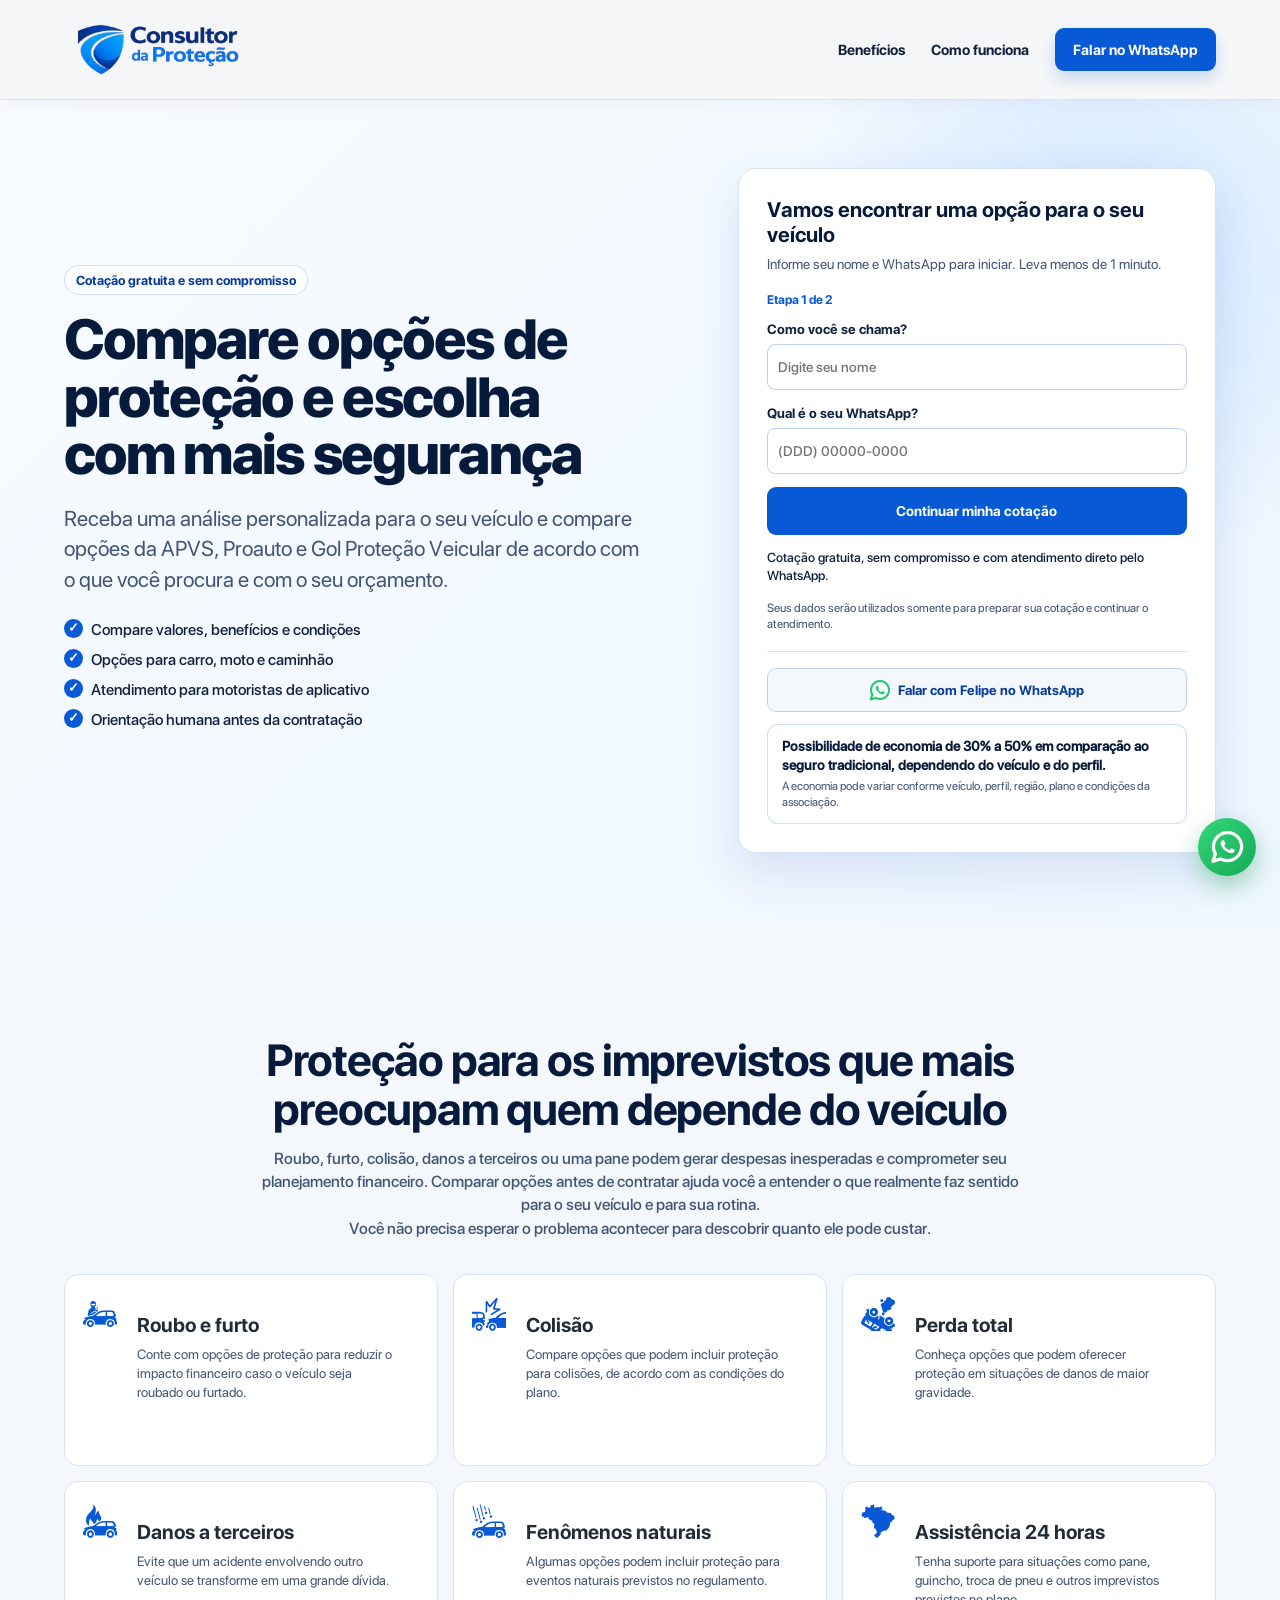
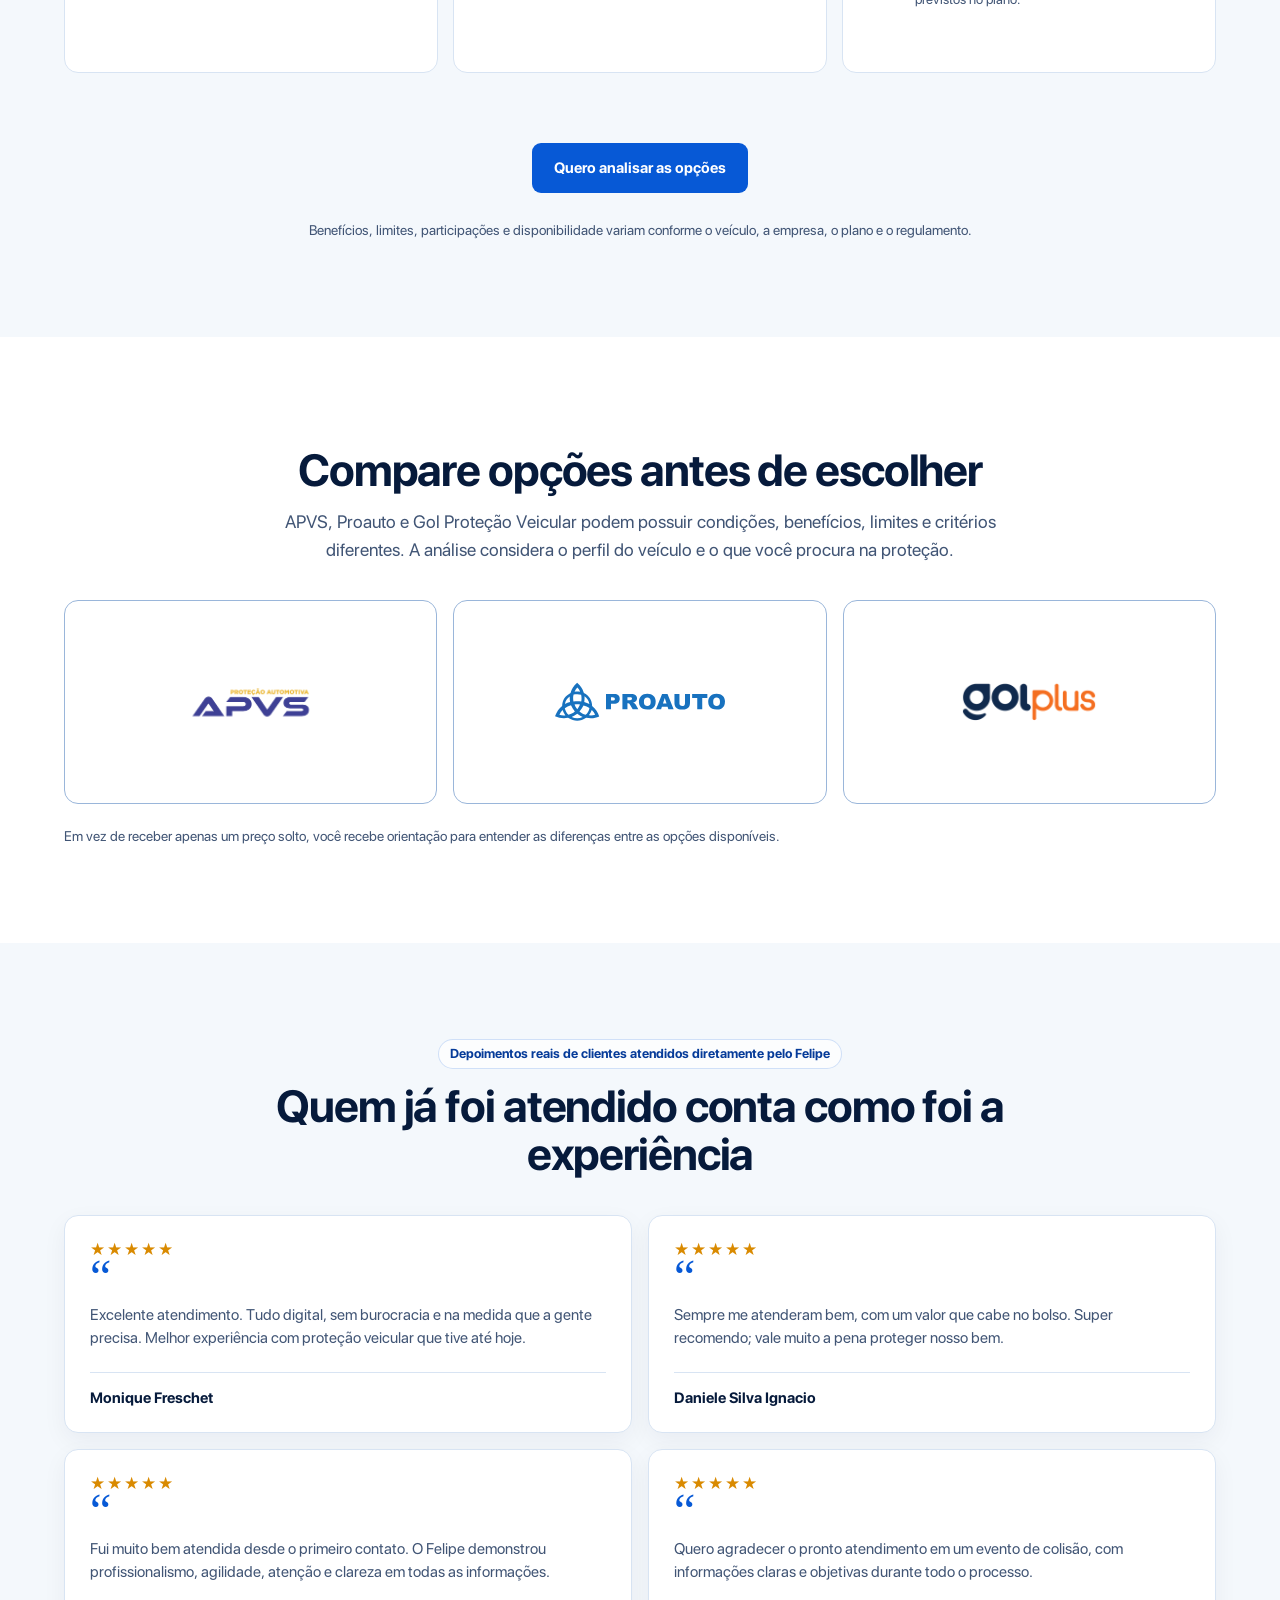
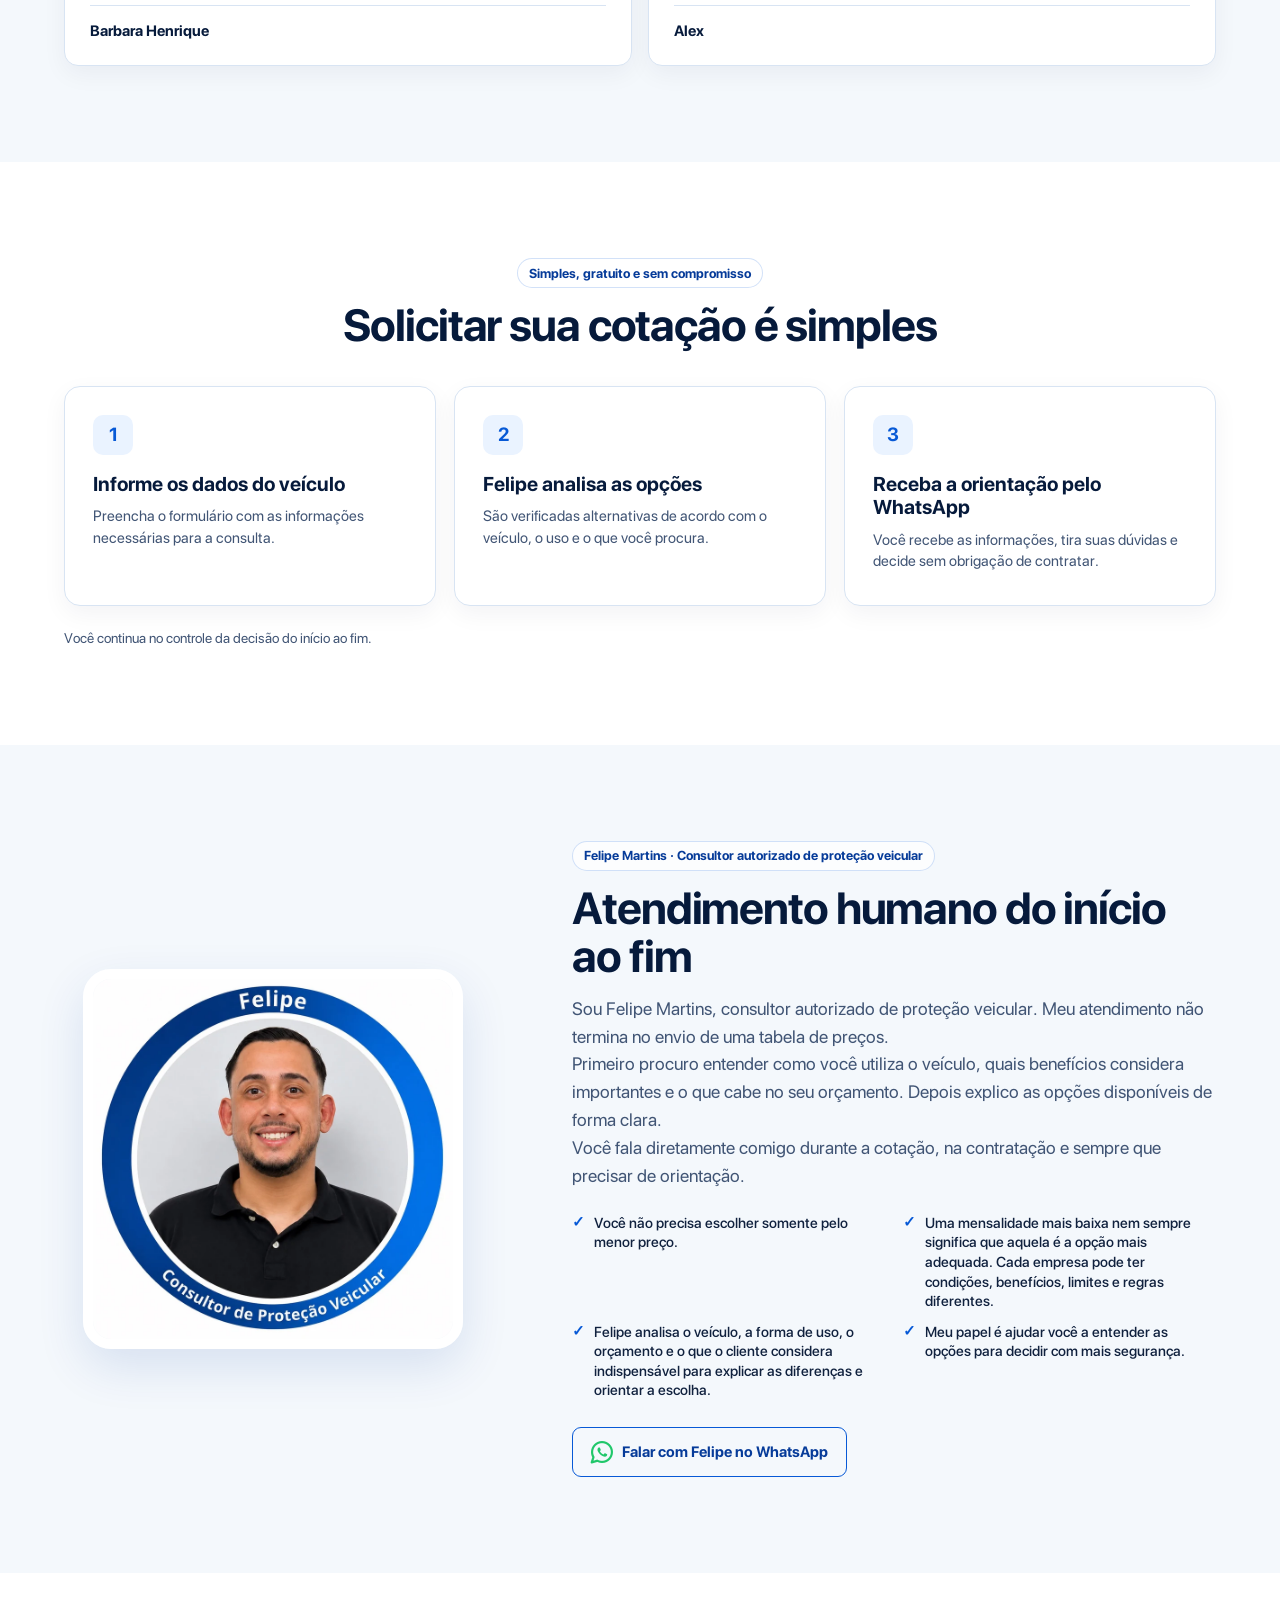
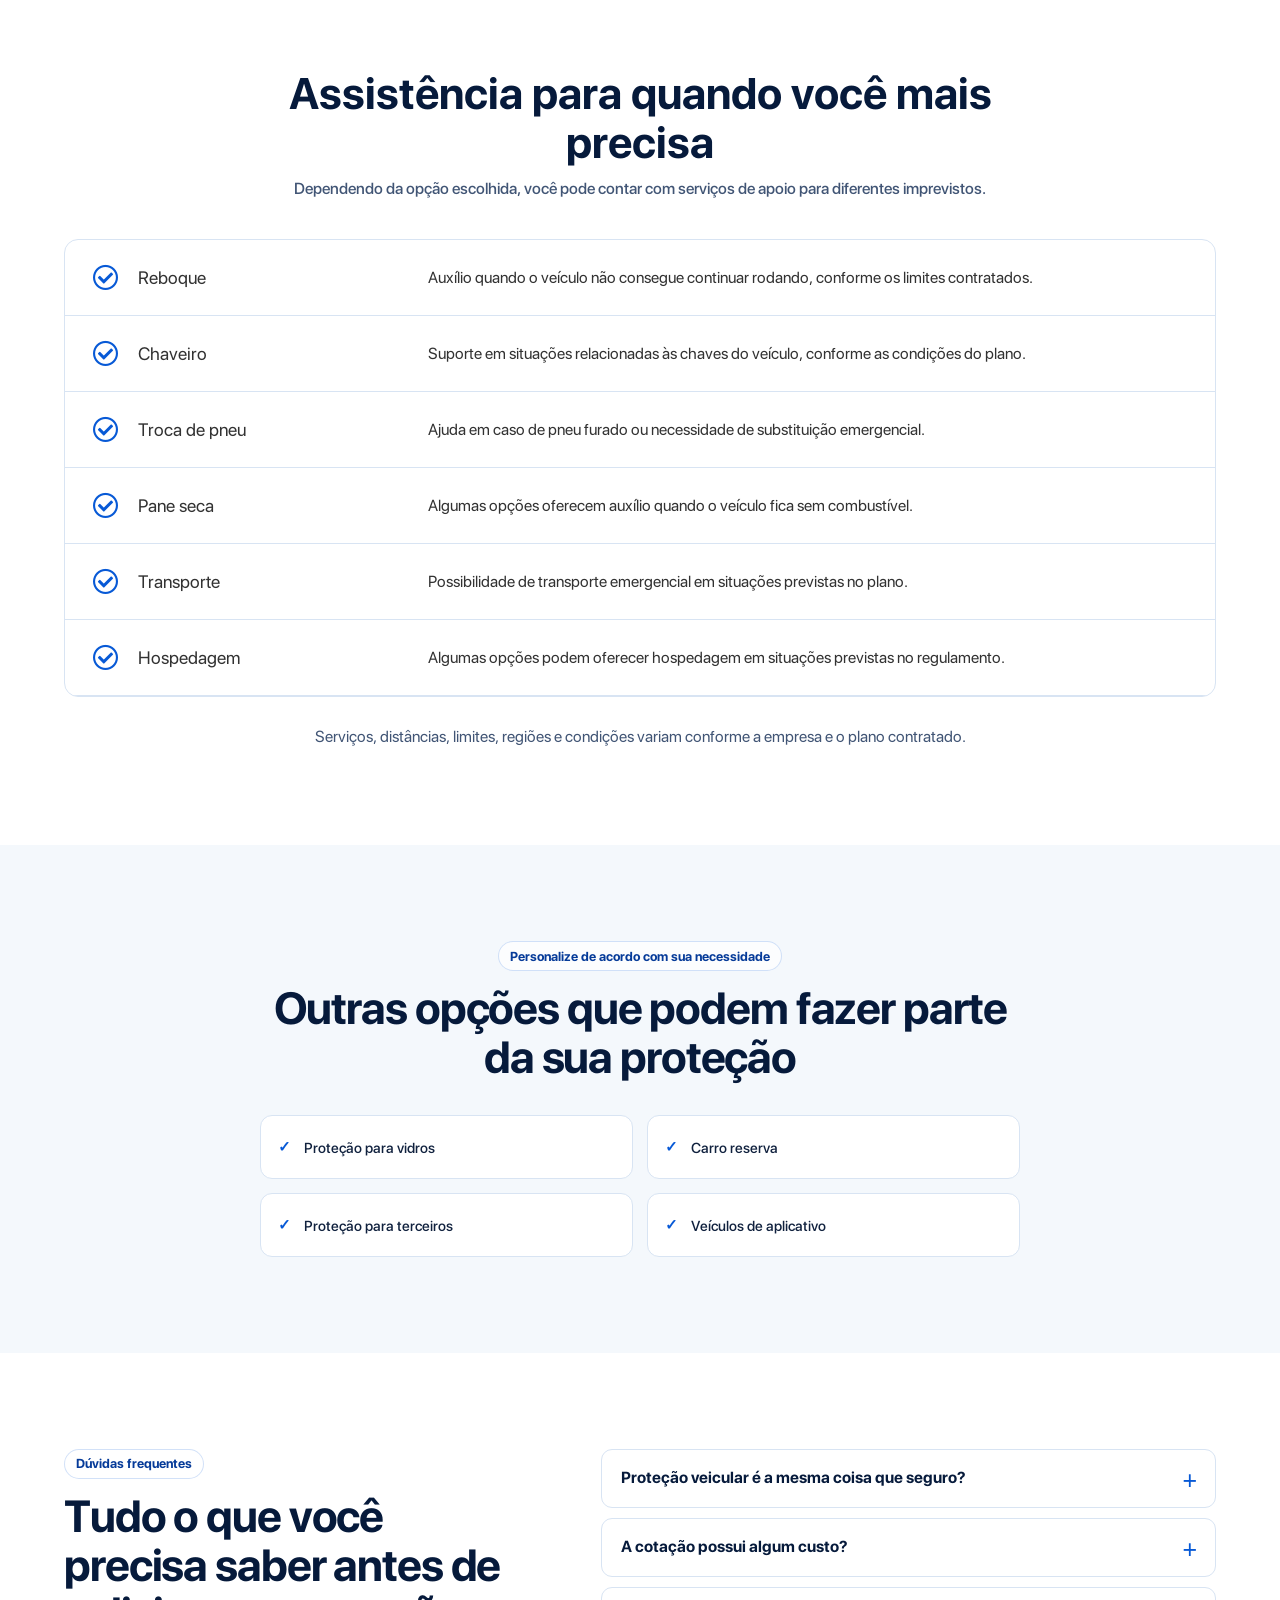
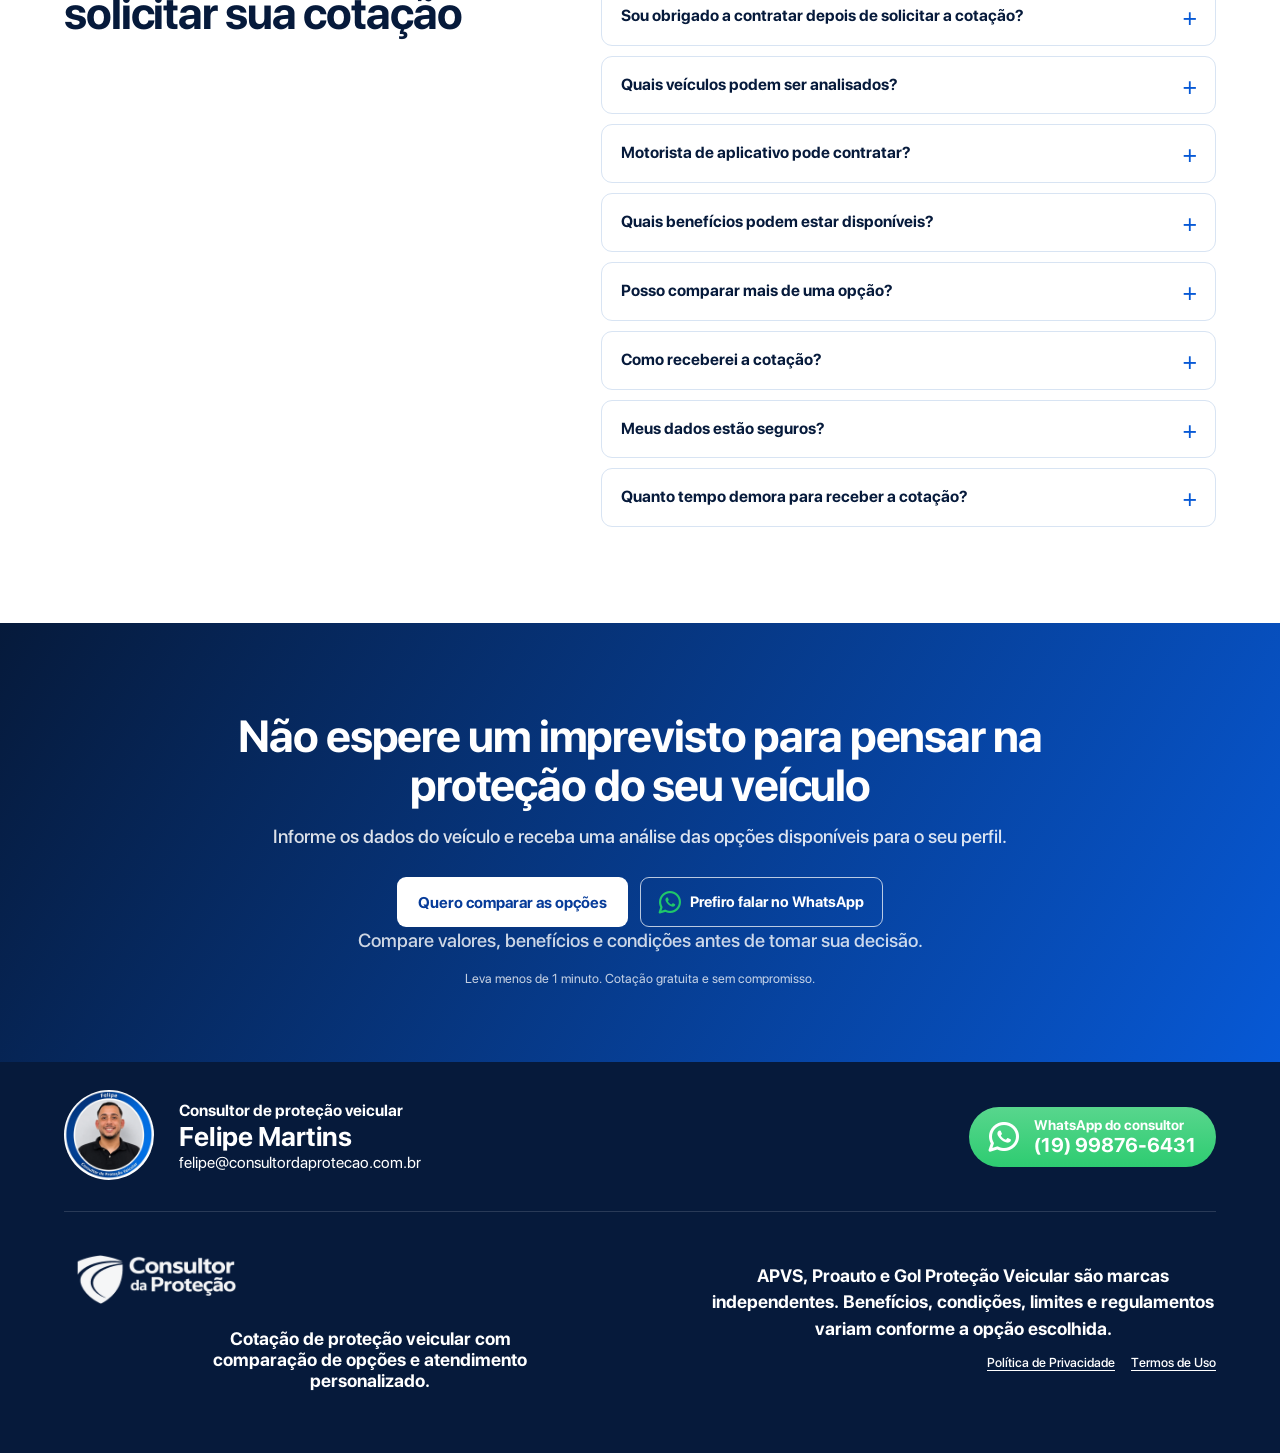
==== commit 0f537dc8: "Atualiza copy da landing page" ====
--- a/index.html
+++ b/index.html
@@ -104,18 +104,19 @@
           <!-- Text Banner -->
           <div class="text-banner">
             <span class="hero-eyebrow">Cotação gratuita e sem compromisso</span>
-            <h1>Proteja seu veículo antes que um imprevisto pese no seu bolso</h1>
-            <p>Compare opções de proteção veicular e receba sua cotação personalizada pelo WhatsApp.</p>
+            <h1>Compare opções de proteção e escolha com mais segurança</h1>
+            <p>Receba uma análise personalizada para o seu veículo e compare opções da APVS, Proauto e Gol Proteção Veicular de acordo com o que você procura e com o seu orçamento.</p>
             <ul class="hero-benefits" aria-label="Benefícios da cotação">
-              <li>Diferentes opções para comparar</li>
-              <li>Assistência 24 horas conforme o plano</li>
-              <li>Atendimento direto com Felipe Martins</li>
+              <li>Compare valores, benefícios e condições</li>
+              <li>Opções para carro, moto e caminhão</li>
+              <li>Atendimento para motoristas de aplicativo</li>
+              <li>Orientação humana antes da contratação</li>
             </ul>
           </div>
 
           <div class="box-call-to-action-form pwr_form">
-            <span>Vamos começar sua cotação</span>
-            <p class="form-description">Primeiro, informe seus dados de contato para continuar.</p>
+            <span>Vamos encontrar uma opção para o seu veículo</span>
+            <p class="form-description">Informe seu nome e WhatsApp para iniciar. Leva menos de 1 minuto.</p>
             <div class="step" id="pwr_step_1">
               <p class="form-progress">Etapa 1 de 2</p>
               <div class="group-form">
@@ -192,13 +193,13 @@
                 <button type="button" class="back" id="pwr_step_2_back"><i class="icon-left"></i></button>
                 <button type="button" class="button" id="pwr_step_2_go">Receber minha cotação no WhatsApp</button>
               </div>
-              <p class="form-whatsapp-note">Cotação gratuita, sem compromisso e com atendimento direto.</p>
+              <p class="form-whatsapp-note">Depois do envio, Felipe continuará o atendimento diretamente pelo WhatsApp.</p>
             </div>
 
             <p class="form-status" role="status" aria-live="polite"></p>
             <a class="form-whatsapp-fallback" href="#" target="_blank" rel="noopener noreferrer" data-track-whatsapp="form_error_fallback" hidden>Continuar pelo WhatsApp</a>
-            <p class="form-support-note">Atendimento personalizado, gratuito e sem compromisso.</p>
-            <p class="form-privacy-note">Seus dados serão utilizados somente para preparar sua cotação e realizar o atendimento.</p>
+            <p class="form-support-note">Cotação gratuita, sem compromisso e com atendimento direto pelo WhatsApp.</p>
+            <p class="form-privacy-note">Seus dados serão utilizados somente para preparar sua cotação e continuar o atendimento.</p>
             <div class="form-secondary-actions">
               <a class="form-secondary-whatsapp" href="https://wa.me/5519998766431?text=Ol%C3%A1%2C%20Felipe%21%20Vim%20pelo%20site%20e%20gostaria%20de%20receber%20uma%20cota%C3%A7%C3%A3o%20de%20prote%C3%A7%C3%A3o%20veicular." target="_blank" rel="noopener noreferrer" data-track-whatsapp="hero" aria-label="Falar com Felipe no WhatsApp"><i class="icon-whatsapp" aria-hidden="true"></i>Falar com Felipe no WhatsApp</a>
               <div class="economy-highlight">
@@ -216,47 +217,47 @@
       <div class="container">
         <div class="section-intro section-intro-center">
           <h2 id="partners-title">Compare opções antes de escolher</h2>
-          <p>Analiso seu veículo, sua rotina, seu orçamento e os benefícios que você procura para apresentar as opções mais alinhadas ao seu perfil.</p>
+          <p>APVS, Proauto e Gol Proteção Veicular podem possuir condições, benefícios, limites e critérios diferentes. A análise considera o perfil do veículo e o que você procura na proteção.</p>
         </div>
         <div class="partner-grid" aria-label="Empresas com as quais Felipe trabalha">
           <div class="partner-logo-card partner-brand-card"><picture><source type="image/webp" srcset="images/logo-apvs-318.webp 318w" sizes="(max-width: 768px) 136px, 170px"><img class="partner-logo partner-logo-apvs" src="images/logo-apvs.png" alt="Logo da APVS Brasil" width="317" height="139" loading="lazy" decoding="async"></picture></div>
           <div class="partner-logo-card partner-brand-card"><img class="partner-logo partner-logo-proauto" src="images/logo-proauto.svg" alt="Logo da Proauto Proteção Veicular" width="130" height="31" loading="lazy" decoding="async"></div>
           <div class="partner-logo-card partner-brand-card" aria-label="Gol Proteção Veicular"><picture><source type="image/webp" srcset="images/logo-gol-plus-360.webp 360w" sizes="(max-width: 768px) 136px, 170px"><img class="partner-logo partner-logo-gol" src="images/logo-gol-plus.png" alt="Gol Proteção Veicular" width="1024" height="1024" loading="lazy" decoding="async"></picture></div>
         </div>
-        <p class="section-note">Valores, benefícios, limites, condições e regulamentos podem variar conforme a empresa, o veículo e o plano escolhido.</p>
+        <p class="section-note">Em vez de receber apenas um preço solto, você recebe orientação para entender as diferenças entre as opções disponíveis.</p>
       </div>
     </section>
 
     <section class="testimonials-section" id="depoimentos" aria-labelledby="testimonials-title">
       <div class="container">
         <div class="section-intro section-intro-center">
-          <span class="section-kicker">Avaliações de clientes</span>
-          <h2 id="testimonials-title">Experiências compartilhadas</h2>
+          <span class="section-kicker">Depoimentos reais de clientes atendidos diretamente pelo Felipe</span>
+          <h2 id="testimonials-title">Quem já foi atendido conta como foi a experiência</h2>
         </div>
         <div class="testimonial-grid">
           <article class="testimonial-card">
             <span class="testimonial-stars" aria-label="Avaliação de 5 estrelas" role="img">★★★★★</span>
             <span class="testimonial-quote" aria-hidden="true">“</span>
             <p>Excelente atendimento. Tudo digital, sem burocracia e na medida que a gente precisa. Melhor experiência com proteção veicular que tive até hoje.</p>
-            <footer><strong>Monique Freschet</strong><span>Avaliação pública no Google</span></footer>
+            <footer><strong>Monique Freschet</strong></footer>
           </article>
           <article class="testimonial-card">
             <span class="testimonial-stars" aria-label="Avaliação de 5 estrelas" role="img">★★★★★</span>
             <span class="testimonial-quote" aria-hidden="true">“</span>
             <p>Sempre me atenderam bem, com um valor que cabe no bolso. Super recomendo; vale muito a pena proteger nosso bem.</p>
-            <footer><strong>Daniele Silva Ignacio</strong><span>Avaliação pública no Google</span></footer>
+            <footer><strong>Daniele Silva Ignacio</strong></footer>
           </article>
           <article class="testimonial-card">
             <span class="testimonial-stars" aria-label="Avaliação de 5 estrelas" role="img">★★★★★</span>
             <span class="testimonial-quote" aria-hidden="true">“</span>
             <p>Fui muito bem atendida desde o primeiro contato. O Felipe demonstrou profissionalismo, agilidade, atenção e clareza em todas as informações.</p>
-            <footer><strong>Barbara Henrique</strong><span>Avaliação pública no Google</span></footer>
+            <footer><strong>Barbara Henrique</strong></footer>
           </article>
           <article class="testimonial-card">
             <span class="testimonial-stars" aria-label="Avaliação de 5 estrelas" role="img">★★★★★</span>
             <span class="testimonial-quote" aria-hidden="true">“</span>
             <p>Quero agradecer o pronto atendimento em um evento de colisão, com informações claras e objetivas durante todo o processo.</p>
-            <footer><strong>Alex</strong><span>Avaliação pública no Google</span></footer>
+            <footer><strong>Alex</strong></footer>
           </article>
         </div>
       </div>
@@ -268,15 +269,16 @@
           <picture><source type="image/webp" srcset="images/felipe-dos-santos-martins-consultor-protecao-veicular-800.webp 800w" sizes="(max-width: 768px) 285px, 380px"><img src="images/felipe-dos-santos-martins-consultor-protecao-veicular.jpeg" alt="Felipe, consultor de proteção veicular" width="1254" height="1254" loading="lazy" decoding="async"></picture>
         </div>
         <div class="consultant-copy">
-          <span class="section-kicker">Atendimento humano do início ao fim</span>
-          <h2 id="consultant-title">Escolha com orientação, não no escuro</h2>
-          <p>Meu nome é Felipe Martins e atuo como consultor de proteção veicular. Entendo o que você precisa, comparo as opções disponíveis e explico as diferenças para ajudar você a tomar uma decisão mais segura.</p>
-          <p>Em vez de apresentar a mesma alternativa para todos, considero seu veículo, sua rotina, seu orçamento e os benefícios que fazem sentido para você.</p>
+          <span class="section-kicker">Felipe Martins · Consultor autorizado de proteção veicular</span>
+          <h2 id="consultant-title">Atendimento humano do início ao fim</h2>
+          <p>Sou Felipe Martins, consultor autorizado de proteção veicular. Meu atendimento não termina no envio de uma tabela de preços.</p>
+          <p>Primeiro procuro entender como você utiliza o veículo, quais benefícios considera importantes e o que cabe no seu orçamento. Depois explico as opções disponíveis de forma clara.</p>
+          <p>Você fala diretamente comigo durante a cotação, na contratação e sempre que precisar de orientação.</p>
           <ul class="consultant-highlights">
-            <li>Atendimento direto com o consultor</li>
-            <li>Comparação de valores e benefícios</li>
-            <li>Explicação clara das condições</li>
-            <li>Suporte durante o processo de cotação</li>
+            <li>Você não precisa escolher somente pelo menor preço.</li>
+            <li>Uma mensalidade mais baixa nem sempre significa que aquela é a opção mais adequada. Cada empresa pode ter condições, benefícios, limites e regras diferentes.</li>
+            <li>Felipe analisa o veículo, a forma de uso, o orçamento e o que o cliente considera indispensável para explicar as diferenças e orientar a escolha.</li>
+            <li>Meu papel é ajudar você a entender as opções para decidir com mais segurança.</li>
           </ul>
           <a class="outline-cta" href="https://wa.me/5519998766431?text=Ol%C3%A1%2C%20Felipe%21%20Vim%20pelo%20site%20e%20gostaria%20de%20receber%20uma%20cota%C3%A7%C3%A3o%20de%20prote%C3%A7%C3%A3o%20veicular." target="_blank" rel="noopener noreferrer" data-track-whatsapp="consultant_section" aria-label="Falar com Felipe no WhatsApp"><i class="icon-whatsapp" aria-hidden="true"></i>Falar com Felipe no WhatsApp</a>
         </div>
@@ -287,13 +289,14 @@
       <div class="container">
         <div class="section-intro section-intro-center">
           <span class="section-kicker">Simples, gratuito e sem compromisso</span>
-          <h2 id="steps-title">Sua cotação em 3 passos</h2>
+          <h2 id="steps-title">Solicitar sua cotação é simples</h2>
         </div>
         <ol class="consulting-steps">
-          <li><span>1</span><h3>Informe seus dados</h3><p>Preencha seu nome e WhatsApp para iniciar a solicitação.</p></li>
-          <li><span>2</span><h3>Envie os dados do veículo</h3><p>Informe a placa e os dados necessários para que a cotação possa ser preparada.</p></li>
-          <li><span>3</span><h3>Receba as opções pelo WhatsApp</h3><p>Compare valores, benefícios e condições com atendimento direto do consultor.</p></li>
+          <li><span>1</span><h3>Informe os dados do veículo</h3><p>Preencha o formulário com as informações necessárias para a consulta.</p></li>
+          <li><span>2</span><h3>Felipe analisa as opções</h3><p>São verificadas alternativas de acordo com o veículo, o uso e o que você procura.</p></li>
+          <li><span>3</span><h3>Receba a orientação pelo WhatsApp</h3><p>Você recebe as informações, tira suas dúvidas e decide sem obrigação de contratar.</p></li>
         </ol>
+        <p class="section-note">Você continua no controle da decisão do início ao fim.</p>
       </div>
     </section>
 
@@ -302,8 +305,9 @@
       <div class="container">
 
         <div class="title-section">
-          <h2 id="benefits-title">Proteção para os imprevistos que mais pesam no bolso</h2>
-          <p>Conheça alguns dos benefícios que podem estar disponíveis de acordo com a empresa, o veículo e o plano escolhido.</p>
+          <h2 id="benefits-title">Proteção para os imprevistos que mais preocupam quem depende do veículo</h2>
+          <p>Roubo, furto, colisão, danos a terceiros ou uma pane podem gerar despesas inesperadas e comprometer seu planejamento financeiro. Comparar opções antes de contratar ajuda você a entender o que realmente faz sentido para o seu veículo e para sua rotina.</p>
+          <p>Você não precisa esperar o problema acontecer para descobrir quanto ele pode custar.</p>
         </div>
 
         <ul class="lists-box">
@@ -311,7 +315,7 @@
             <i class="icon-icone-furto-roubo"></i>
             <div class="text-list-box">
               <span>Roubo e furto</span>
-              <p>Opções de proteção financeira para eventos de roubo ou furto previstos no regulamento.</p>
+              <p>Conte com opções de proteção para reduzir o impacto financeiro caso o veículo seja roubado ou furtado.</p>
             </div>
           </li>
 
@@ -319,21 +323,21 @@
             <i class="icon-icone-colisoes"></i>
             <div class="text-list-box">
               <span>Colisão</span>
-              <p>Possibilidade de suporte para reparos após colisões, conforme as condições do plano.</p>
+              <p>Compare opções que podem incluir proteção para colisões, de acordo com as condições do plano.</p>
             </div>
           </li>
           <li>
             <i class="icon-icone-perda-total"></i>
             <div class="text-list-box">
               <span>Perda total</span>
-              <p>Possibilidade de ressarcimento quando o evento atende aos critérios da opção contratada.</p>
+              <p>Conheça opções que podem oferecer proteção em situações de danos de maior gravidade.</p>
             </div>
           </li>
           <li>
             <i class="icon-icone-incendio"></i>
             <div class="text-list-box">
               <span>Danos a terceiros</span>
-              <p>Opções de amparo para danos causados a outros veículos, dentro dos limites contratados.</p>
+              <p>Evite que um acidente envolvendo outro veículo se transforme em uma grande dívida.</p>
             </div>
           </li>
           <li>
@@ -347,21 +351,21 @@
             <i class="icon-icone-brasil"></i>
             <div class="text-list-box">
               <span>Assistência 24 horas</span>
-              <p>Serviços de assistência para diferentes situações, conforme plano, limites e região de atendimento.</p>
+              <p>Tenha suporte para situações como pane, guincho, troca de pneu e outros imprevistos previstos no plano.</p>
             </div>
           </li>
           <li>
             <i class="icon-icone-carro-reserva"></i>
             <div class="text-list-box">
               <span>Carro reserva</span>
-              <p>Disponibilidade de veículo reserva em situações previstas nas condições contratadas.</p>
+              <p>Verifique a disponibilidade de benefícios adicionais conforme a empresa e a opção escolhida.</p>
             </div>
           </li>
           <li>
             <i class="icon-icone-colisoes"></i>
             <div class="text-list-box">
               <span>Proteção para vidros</span>
-              <p>Algumas opções podem incluir serviços para vidros, conforme as regras do plano escolhido.</p>
+              <p>Verifique a disponibilidade de benefícios adicionais conforme a empresa e a opção escolhida.</p>
             </div>
           </li>
           <li class="benefit-extra" aria-hidden="true">
@@ -374,9 +378,9 @@
 
         </ul>
         <div class="row-flexbox-center">
-          <a class="button-modal" href="#cotacao" data-scroll-form data-track-cta="benefits">Quero receber minha cotação</a>
-        </div>
-        <p class="benefits-disclaimer">A disponibilidade, os limites e as condições dependem da empresa, do veículo, do plano contratado e do regulamento vigente.</p>
+          <a class="button-modal" href="#cotacao" data-scroll-form data-track-cta="benefits">Quero analisar as opções</a>
+        </div>
+        <p class="benefits-disclaimer">Benefícios, limites, participações e disponibilidade variam conforme o veículo, a empresa, o plano e o regulamento.</p>
       </div>
     </section>
     <!-- Fim da Sessão Proteção Veicular Completa -->
@@ -499,14 +503,16 @@
           <h2 id="faq-title">Tudo o que você precisa saber antes de solicitar sua cotação</h2>
         </div>
         <div class="faq-list">
-          <details><summary aria-expanded="false" aria-controls="faq-answer-1">Com quais empresas você trabalha?</summary><div id="faq-answer-1"><p>Trabalho com opções da APVS, Proauto e Gol Proteção Veicular. A análise considera o veículo, o perfil e as necessidades informadas durante a cotação.</p></div></details>
-          <details><summary aria-expanded="false" aria-controls="faq-answer-2">A cotação é gratuita?</summary><div id="faq-answer-2"><p>Sim. A cotação é gratuita e sem compromisso de contratação.</p></div></details>
-          <details><summary aria-expanded="false" aria-controls="faq-answer-3">Por que a placa é necessária?</summary><div id="faq-answer-3"><p>A placa é utilizada para identificar corretamente o veículo e preparar uma cotação de acordo com suas características.</p></div></details>
-          <details><summary aria-expanded="false" aria-controls="faq-answer-4">Por que fazer a cotação com um consultor?</summary><div id="faq-answer-4"><p>Porque você recebe orientação para comparar valores, benefícios, limites e condições antes de tomar uma decisão.</p></div></details>
-          <details><summary aria-expanded="false" aria-controls="faq-answer-5">Você sempre indica a opção mais barata?</summary><div id="faq-answer-5"><p>Não necessariamente. O objetivo é encontrar um equilíbrio entre valor, benefícios, condições e adequação ao seu perfil.</p></div></details>
-          <details><summary aria-expanded="false" aria-controls="faq-answer-6">Os benefícios são iguais em todas as empresas?</summary><div id="faq-answer-6"><p>Não. Benefícios, limites, participação, área de atendimento e regras podem variar conforme a empresa e o plano escolhido.</p></div></details>
-          <details><summary aria-expanded="false" aria-controls="faq-answer-7">Quando a proteção começa a valer?</summary><div id="faq-answer-7"><p>O início depende das etapas de adesão, vistoria, aprovação, pagamento e demais condições da empresa escolhida.</p></div></details>
-          <details><summary aria-expanded="false" aria-controls="faq-answer-8">O que acontece depois que eu preencher o formulário?</summary><div id="faq-answer-8"><p>Seus dados serão registrados para preparação da cotação e você será direcionado ao WhatsApp para continuar o atendimento diretamente com Felipe.</p></div></details>
+          <details><summary aria-expanded="false" aria-controls="faq-answer-1">Proteção veicular é a mesma coisa que seguro?</summary><div id="faq-answer-1"><p>Não. A proteção veicular possui funcionamento e regras próprias e não deve ser apresentada como seguro tradicional. Durante o atendimento, Felipe explica as condições da opção analisada.</p></div></details>
+          <details><summary aria-expanded="false" aria-controls="faq-answer-2">A cotação possui algum custo?</summary><div id="faq-answer-2"><p>Não. A cotação é gratuita e não existe obrigação de contratação.</p></div></details>
+          <details><summary aria-expanded="false" aria-controls="faq-answer-3">Sou obrigado a contratar depois de solicitar a cotação?</summary><div id="faq-answer-3"><p>Não. Você poderá analisar as informações, esclarecer suas dúvidas e decidir sem compromisso.</p></div></details>
+          <details><summary aria-expanded="false" aria-controls="faq-answer-4">Quais veículos podem ser analisados?</summary><div id="faq-answer-4"><p>Podem ser analisadas opções para carros, motos e caminhões, conforme os critérios das empresas atendidas.</p></div></details>
+          <details><summary aria-expanded="false" aria-controls="faq-answer-5">Motorista de aplicativo pode contratar?</summary><div id="faq-answer-5"><p>Existem opções que podem aceitar veículos utilizados em aplicativos. A disponibilidade e as condições precisam ser verificadas em cada análise.</p></div></details>
+          <details><summary aria-expanded="false" aria-controls="faq-answer-6">Quais benefícios podem estar disponíveis?</summary><div id="faq-answer-6"><p>Dependendo da empresa e do plano, podem existir opções para roubo, furto, colisão, terceiros, perda total, assistência 24 horas e benefícios adicionais.</p></div></details>
+          <details><summary aria-expanded="false" aria-controls="faq-answer-7">Posso comparar mais de uma opção?</summary><div id="faq-answer-7"><p>Sim. O objetivo do atendimento é apresentar e explicar as opções disponíveis para o perfil do seu veículo.</p></div></details>
+          <details><summary aria-expanded="false" aria-controls="faq-answer-8">Como receberei a cotação?</summary><div id="faq-answer-8"><p>Depois de preencher o formulário, Felipe continuará o atendimento diretamente pelo WhatsApp.</p></div></details>
+          <details><summary aria-expanded="false" aria-controls="faq-answer-9">Meus dados estão seguros?</summary><div id="faq-answer-9"><p>Os dados informados são utilizados para preparar a cotação e realizar o atendimento, conforme a Política de Privacidade disponível no site.</p></div></details>
+          <details><summary aria-expanded="false" aria-controls="faq-answer-10">Quanto tempo demora para receber a cotação?</summary><div id="faq-answer-10"><p>O prazo pode variar conforme o veículo e as consultas necessárias. Após o envio, Felipe dará continuidade ao atendimento pelo WhatsApp.</p></div></details>
         </div>
       </div>
     </section>
@@ -515,14 +521,14 @@
     <div class="section-call-to-action">
 
       <div class="container">
-        <h2>Compare as opções e escolha com mais segurança</h2>
-        <p>Informe os dados do seu veículo e receba uma cotação personalizada de acordo com seu perfil e suas necessidades.</p>
+        <h2>Não espere um imprevisto para pensar na proteção do seu veículo</h2>
+        <p>Informe os dados do veículo e receba uma análise das opções disponíveis para o seu perfil.</p>
         <div class="final-actions">
-          <a class="final-primary" href="#cotacao" data-scroll-form data-track-cta="final_cta">Quero receber minha cotação</a>
+          <a class="final-primary" href="#cotacao" data-scroll-form data-track-cta="final_cta">Quero comparar as opções</a>
           <a class="final-secondary" href="https://wa.me/5519998766431?text=Ol%C3%A1%2C%20Felipe%21%20Vim%20pelo%20site%20e%20gostaria%20de%20receber%20uma%20cota%C3%A7%C3%A3o%20de%20prote%C3%A7%C3%A3o%20veicular." target="_blank" rel="noopener noreferrer" data-track-whatsapp="final_cta" aria-label="Prefiro falar no WhatsApp"><i class="icon-whatsapp" aria-hidden="true"></i>Prefiro falar no WhatsApp</a>
         </div>
-        <p class="availability-note">Resposta rápida pelo WhatsApp.</p>
-        <small>Cotação gratuita, sem compromisso e com atendimento direto.</small>
+        <p class="availability-note">Compare valores, benefícios e condições antes de tomar sua decisão.</p>
+        <small>Leva menos de 1 minuto. Cotação gratuita e sem compromisso.</small>
       </div>
     </div>
     <!-- Fim da sessão Call to Action -->
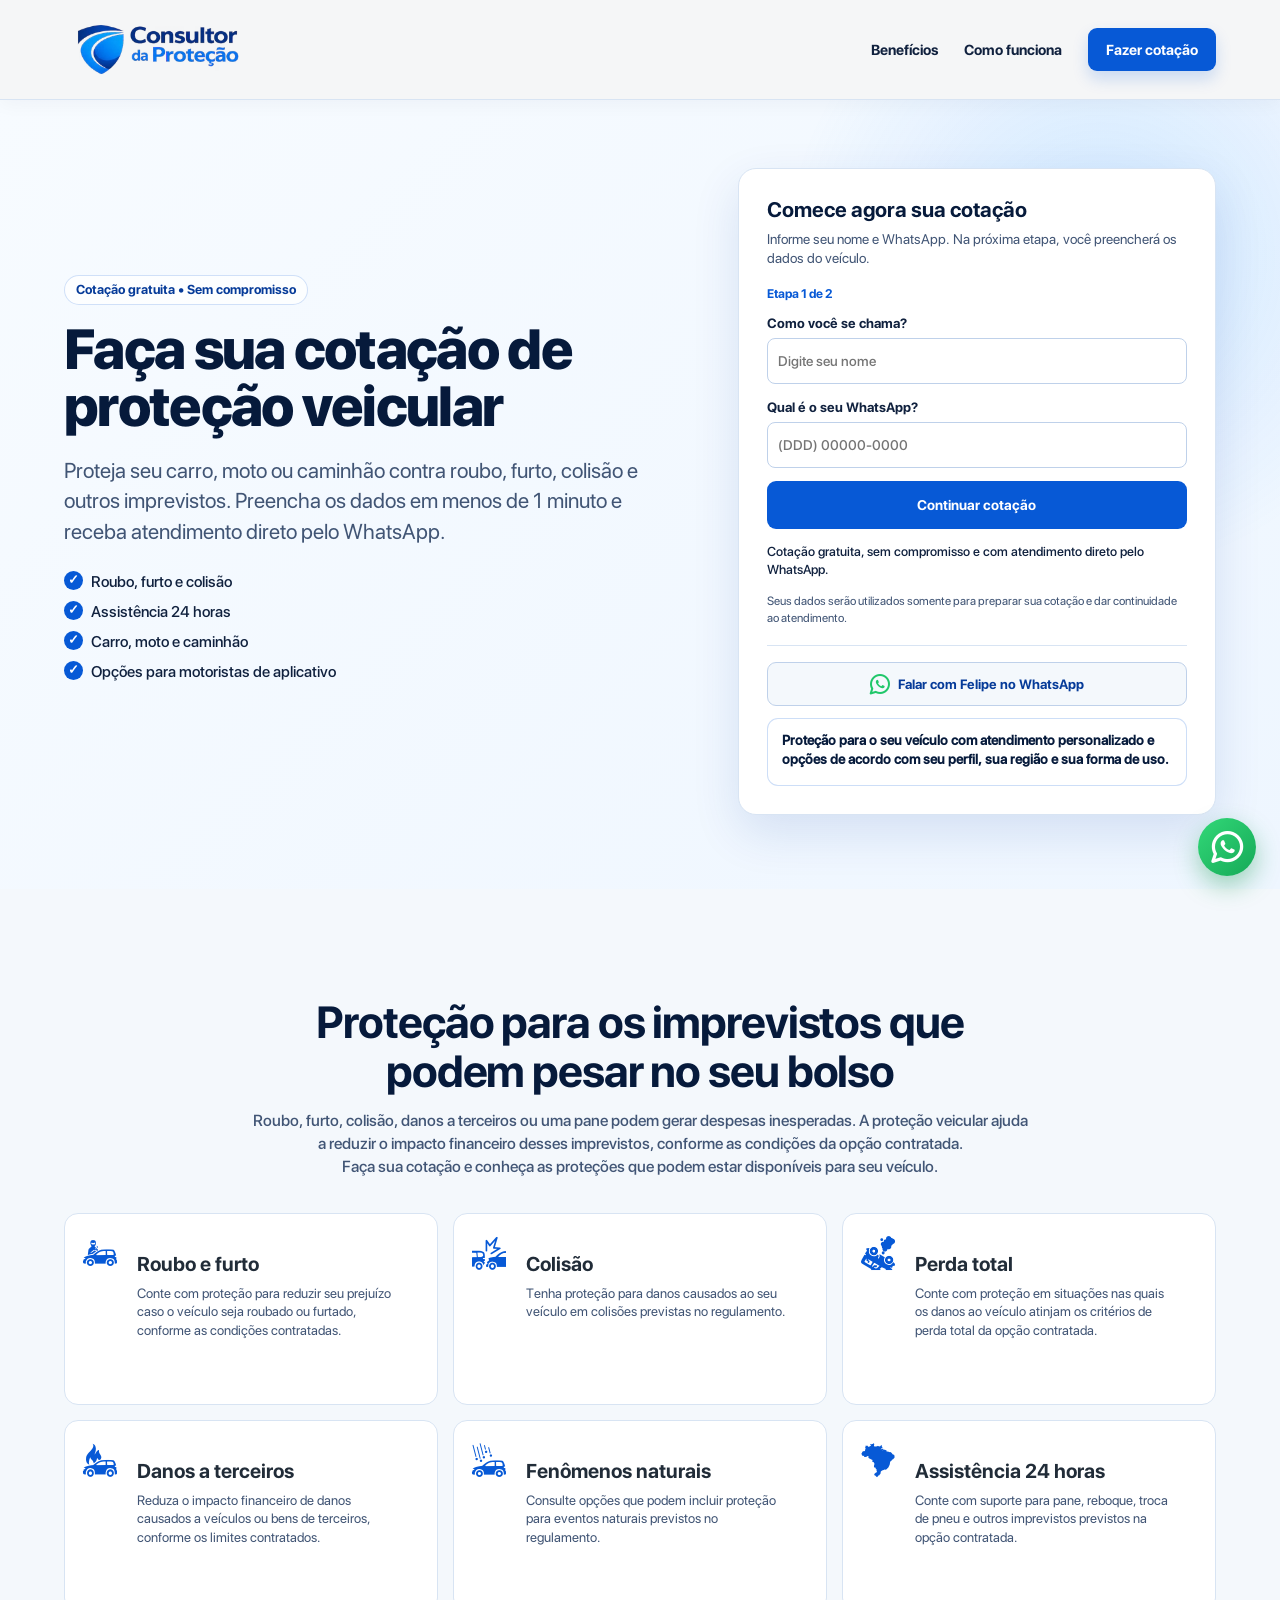
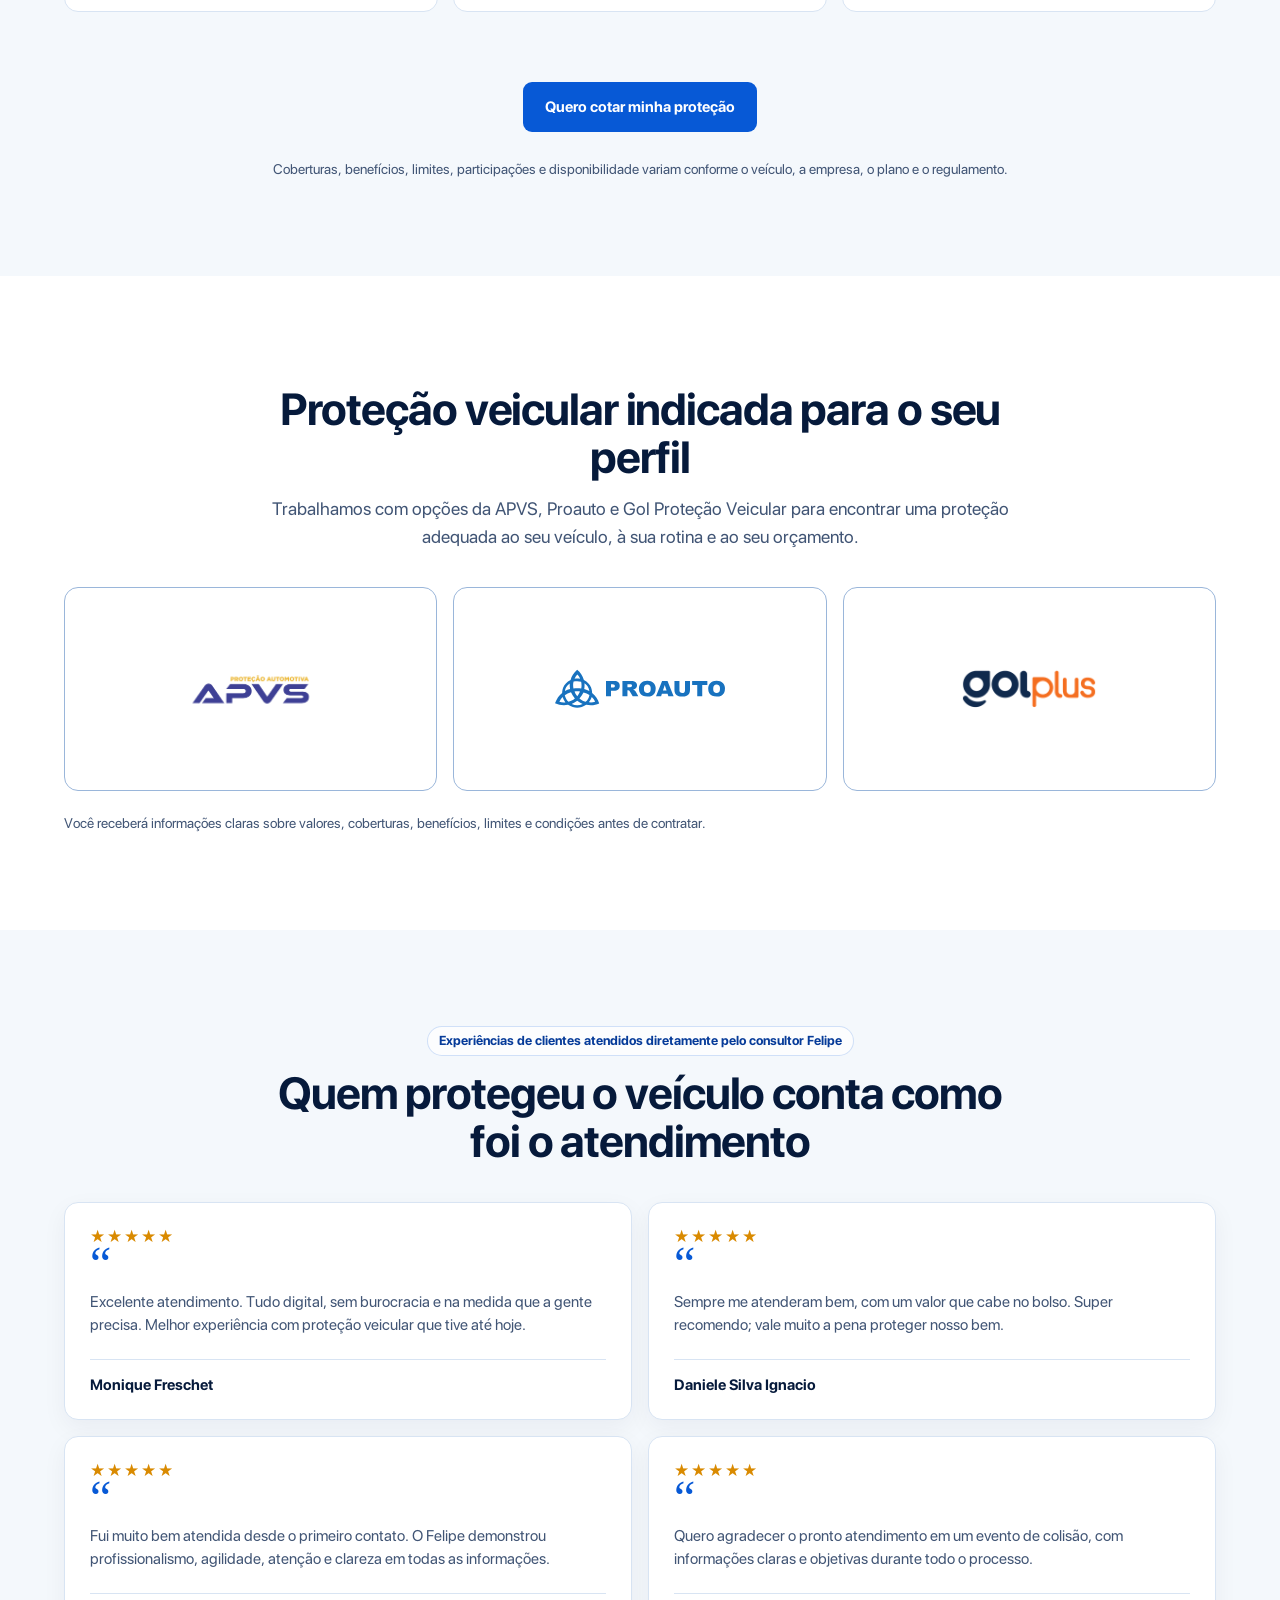
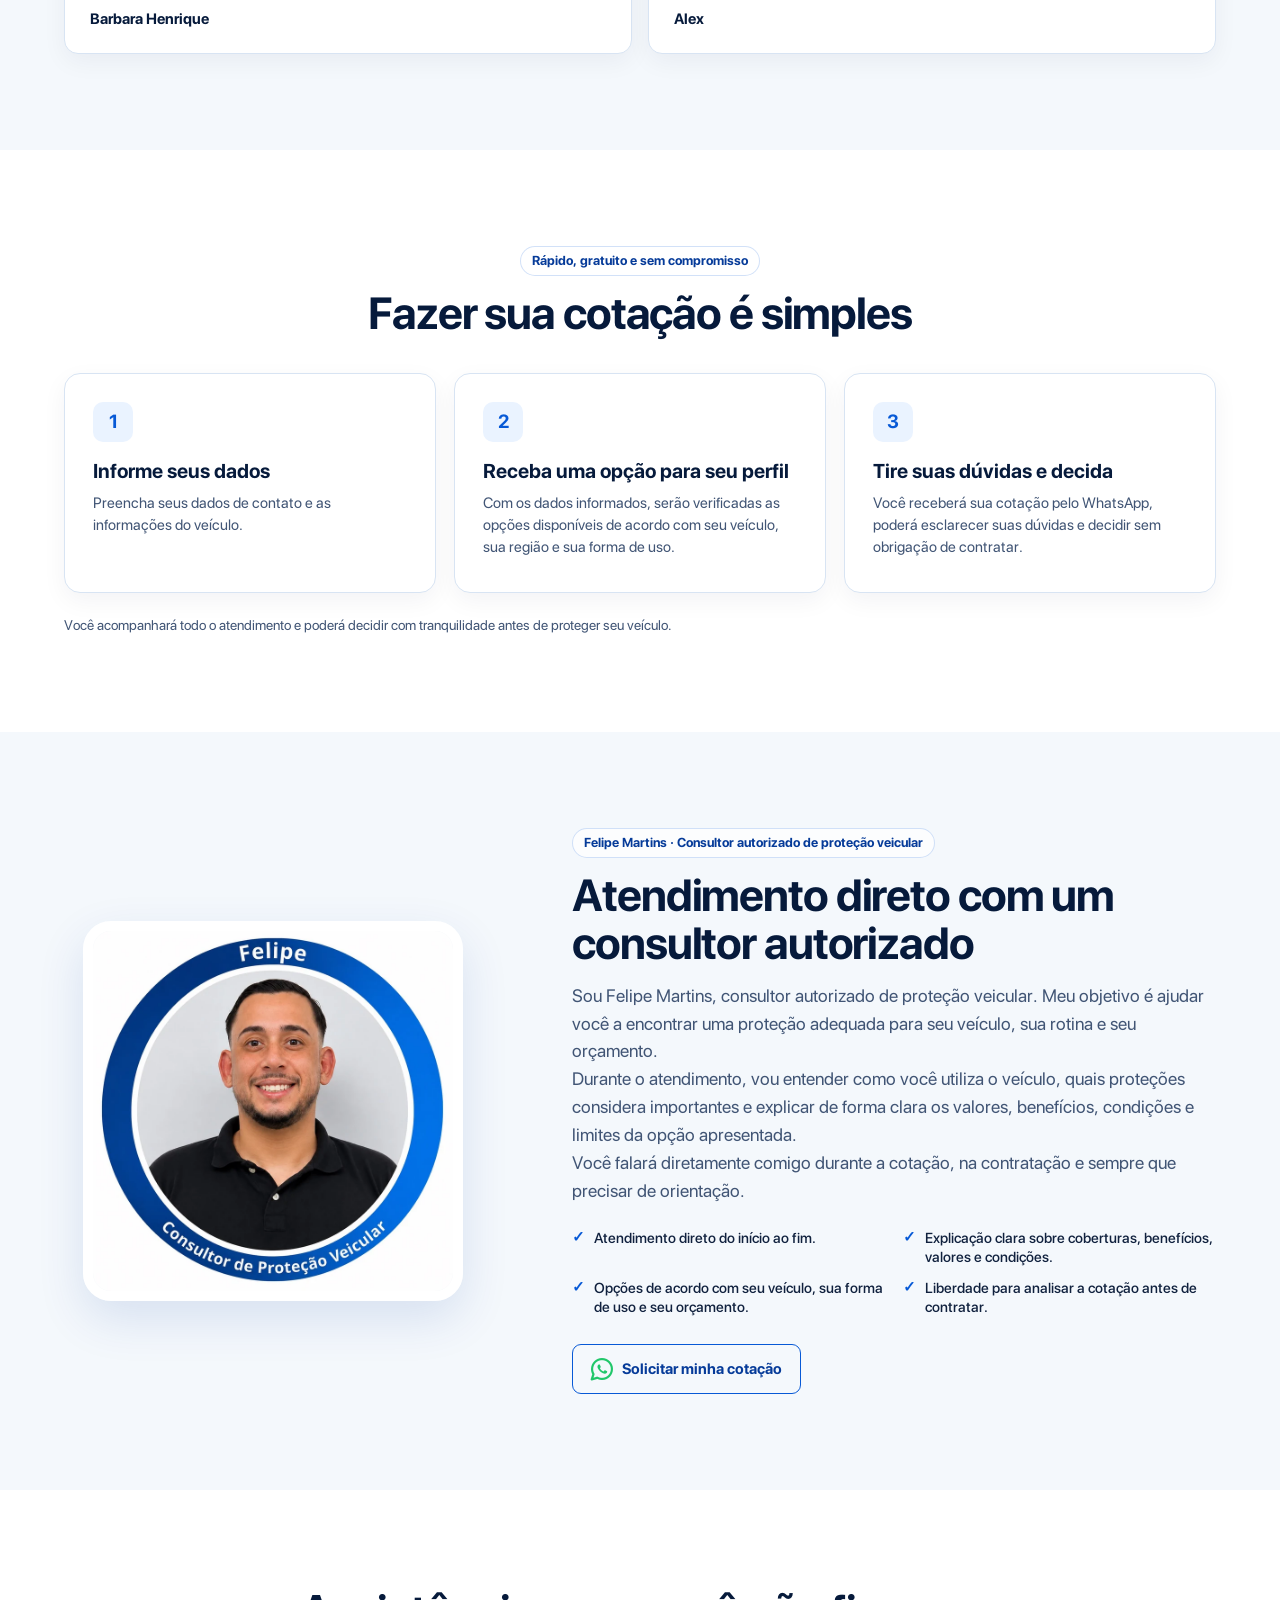
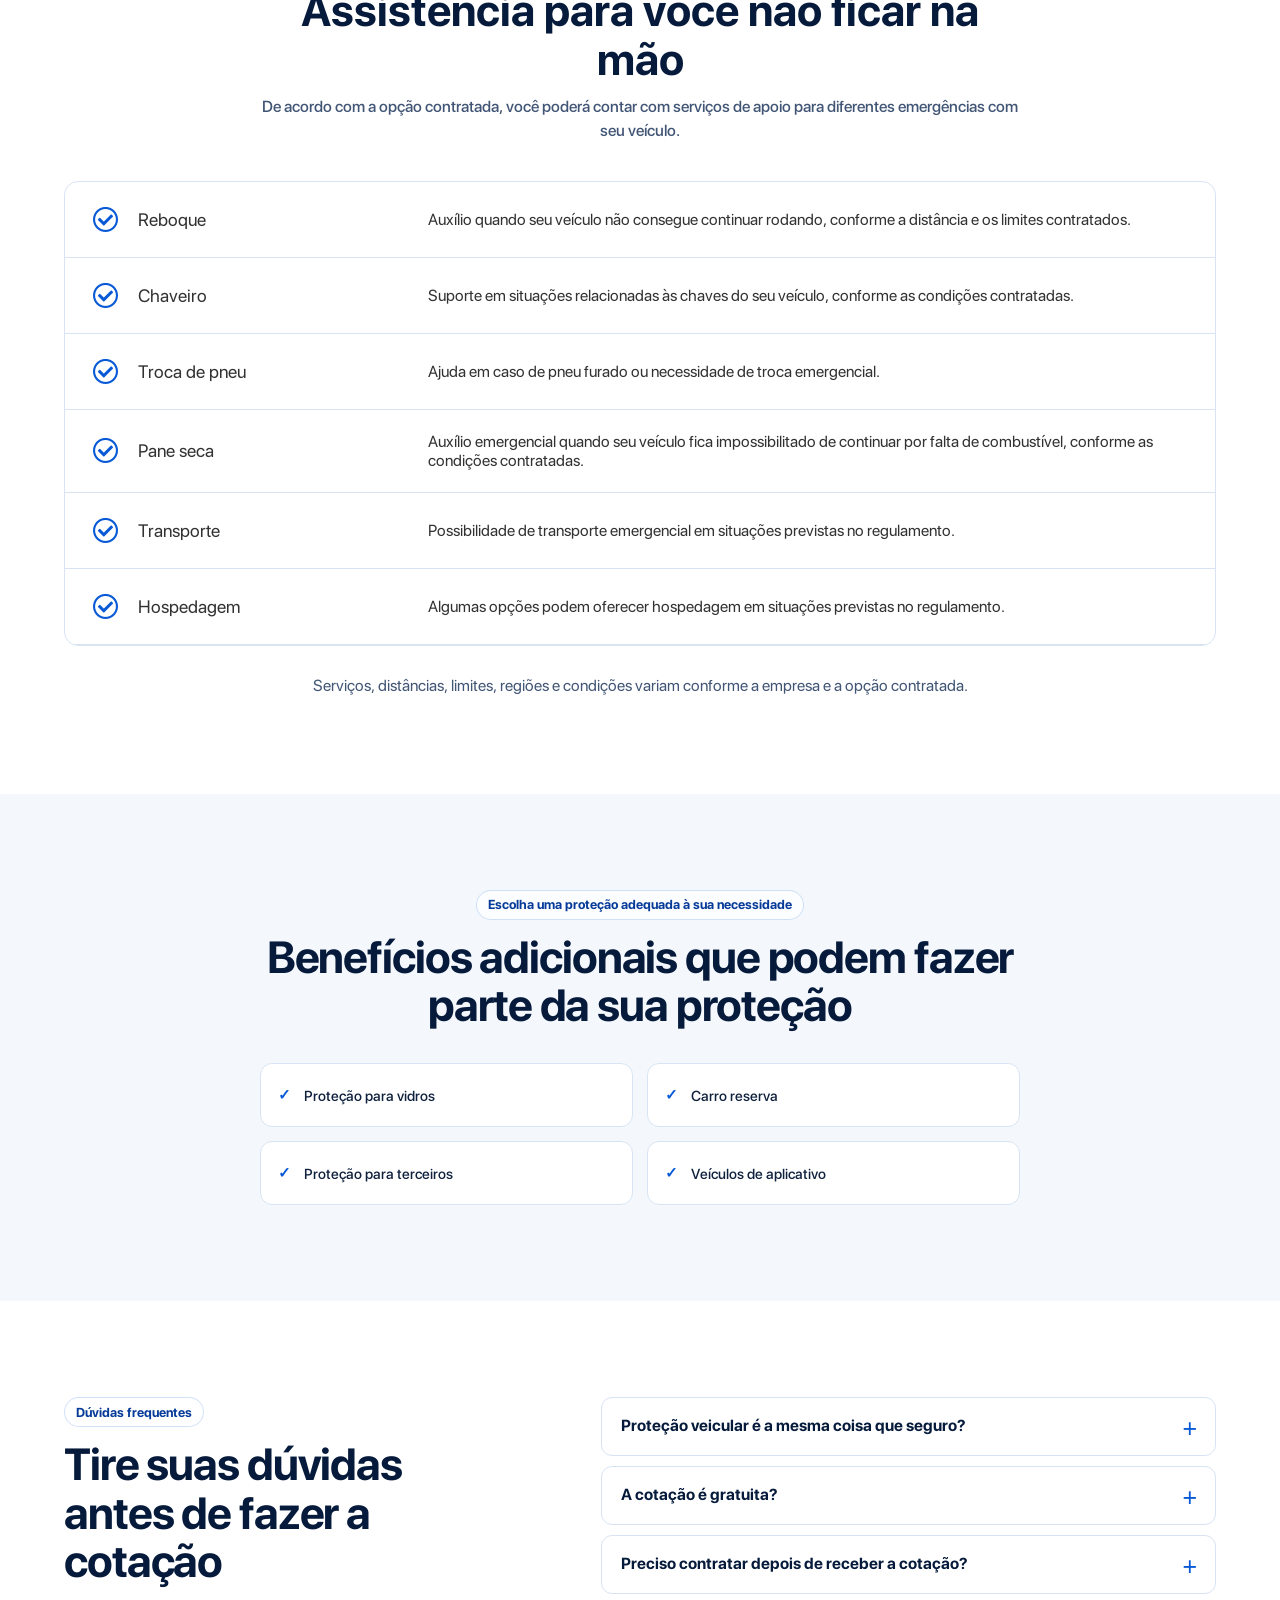
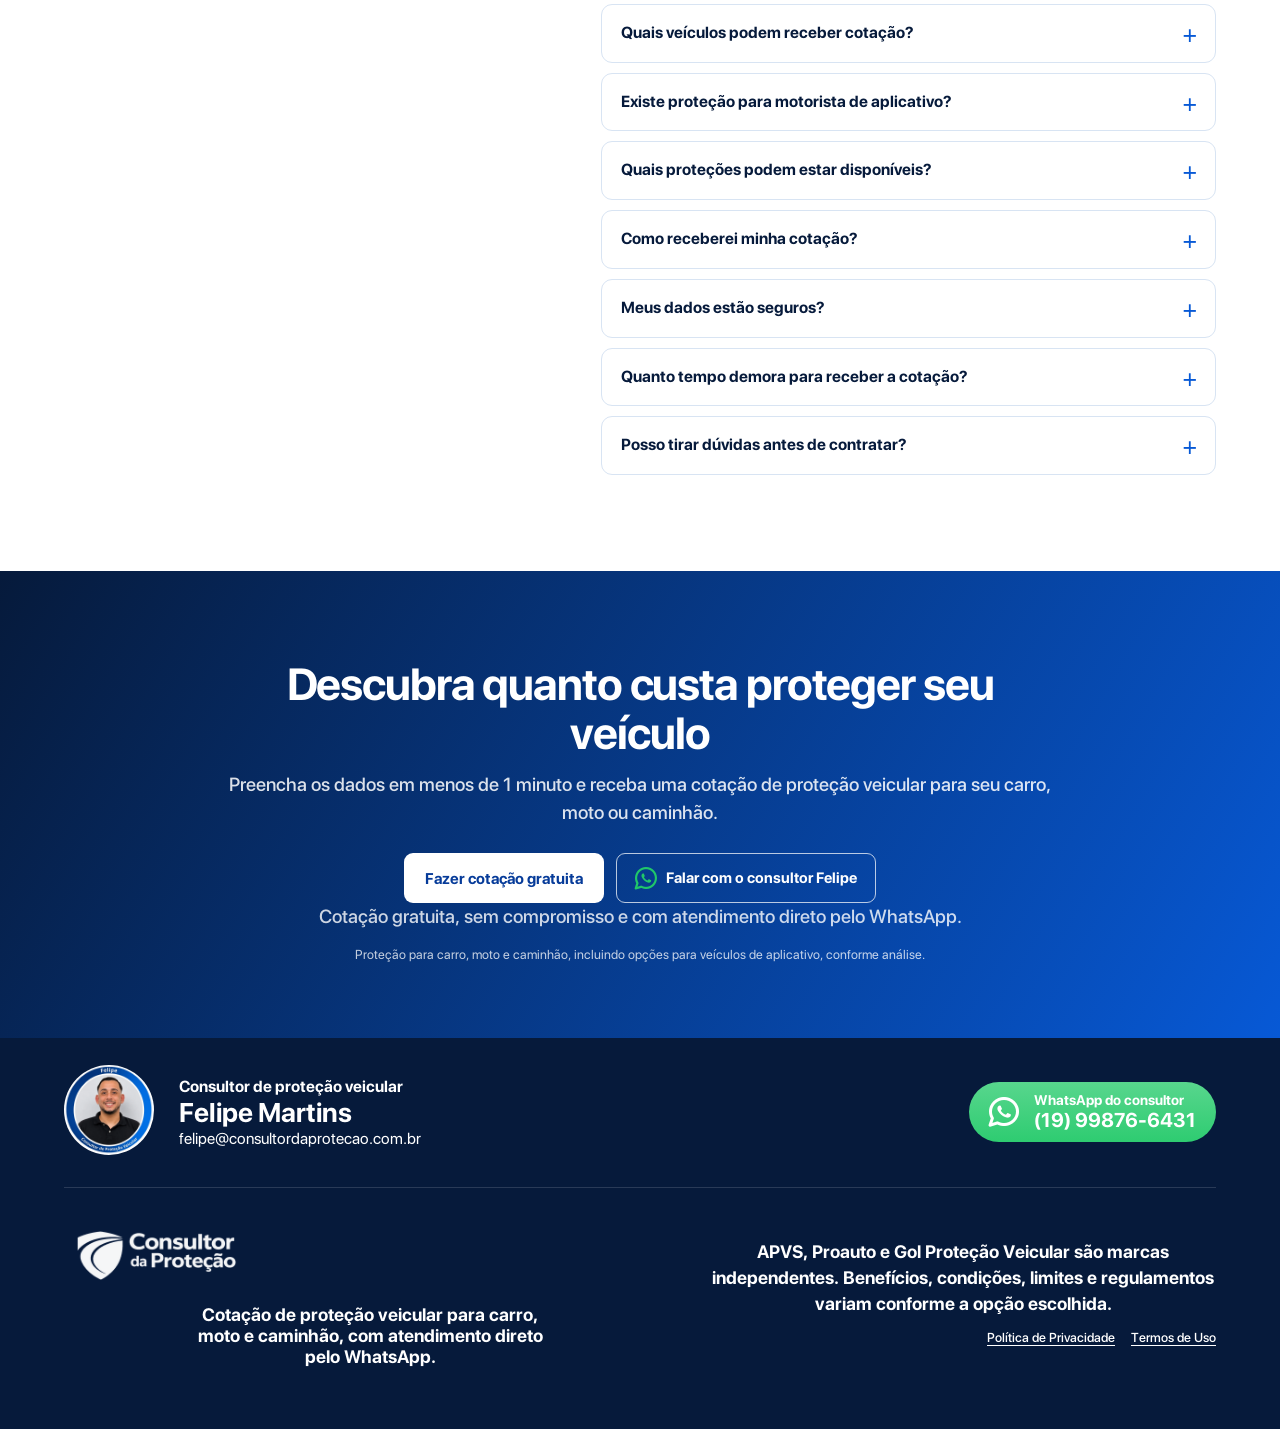
==== commit e181c5a3: "Atualiza copy de proteção veicular" ====
--- a/index.html
+++ b/index.html
@@ -82,7 +82,7 @@
         <nav class="site-nav" aria-label="Navegação principal">
           <a href="#beneficios">Benefícios</a>
           <a href="#como-funciona">Como funciona</a>
-          <a href="https://wa.me/5519998766431?text=Olá%2C%20Felipe%21%20Gostaria%20de%20falar%20sobre%20proteção%20veicular." class="site-nav-cta" target="_blank" rel="noopener noreferrer" data-track-whatsapp="header_nav">Falar no WhatsApp</a>
+          <a href="https://wa.me/5519998766431?text=Olá%2C%20Felipe%21%20Gostaria%20de%20falar%20sobre%20proteção%20veicular." class="site-nav-cta" target="_blank" rel="noopener noreferrer" data-track-whatsapp="header_nav">Fazer cotação</a>
         </nav>
         <a href="https://wa.me/5519998766431?text=Ol%C3%A1%2C%20Felipe%21%20Vim%20pelo%20site%20e%20gostaria%20de%20receber%20uma%20cota%C3%A7%C3%A3o%20de%20prote%C3%A7%C3%A3o%20veicular." target="_blank" rel="noopener noreferrer" class="button-whatsapp" data-track-whatsapp="header" aria-label="Falar com Felipe no WhatsApp">
           <i class="icon-whatsapp"></i>
@@ -103,20 +103,20 @@
         <header>
           <!-- Text Banner -->
           <div class="text-banner">
-            <span class="hero-eyebrow">Cotação gratuita e sem compromisso</span>
-            <h1>Compare opções de proteção e escolha com mais segurança</h1>
-            <p>Receba uma análise personalizada para o seu veículo e compare opções da APVS, Proauto e Gol Proteção Veicular de acordo com o que você procura e com o seu orçamento.</p>
+            <span class="hero-eyebrow">Cotação gratuita • Sem compromisso</span>
+            <h1>Faça sua cotação de proteção veicular</h1>
+            <p>Proteja seu carro, moto ou caminhão contra roubo, furto, colisão e outros imprevistos. Preencha os dados em menos de 1 minuto e receba atendimento direto pelo WhatsApp.</p>
             <ul class="hero-benefits" aria-label="Benefícios da cotação">
-              <li>Compare valores, benefícios e condições</li>
-              <li>Opções para carro, moto e caminhão</li>
-              <li>Atendimento para motoristas de aplicativo</li>
-              <li>Orientação humana antes da contratação</li>
+              <li>Roubo, furto e colisão</li>
+              <li>Assistência 24 horas</li>
+              <li>Carro, moto e caminhão</li>
+              <li>Opções para motoristas de aplicativo</li>
             </ul>
           </div>
 
           <div class="box-call-to-action-form pwr_form">
-            <span>Vamos encontrar uma opção para o seu veículo</span>
-            <p class="form-description">Informe seu nome e WhatsApp para iniciar. Leva menos de 1 minuto.</p>
+            <span>Comece agora sua cotação</span>
+            <p class="form-description">Informe seu nome e WhatsApp. Na próxima etapa, você preencherá os dados do veículo.</p>
             <div class="step" id="pwr_step_1">
               <p class="form-progress">Etapa 1 de 2</p>
               <div class="group-form">
@@ -128,7 +128,7 @@
                 <input type="tel" id="pwr_field_mobile" placeholder="(DDD) 00000-0000" autocomplete="tel" inputmode="tel" required>
               </div>
               <div class="group-form">
-                <button type="submit" class="button" id="pwr_step_1_next">Continuar minha cotação</button>
+                <button type="submit" class="button" id="pwr_step_1_next">Continuar cotação</button>
               </div>
             </div>
             <div class="step" style="display:none;" id="pwr_step_2">
@@ -168,7 +168,7 @@
                 <div class="group-form two-col">
                   <label for="pwr_field_plate">Qual é a placa do veículo?</label>
                   <input type="text" id="pwr_field_plate" maxlength="7" autocomplete="off" required>
-                  <small class="form-field-help">A placa é necessária para identificar o veículo e consultar as opções disponíveis.</small>
+                  <small class="form-field-help">A placa ajuda a identificar corretamente o veículo e preparar uma cotação mais precisa.</small>
                   <p class="form-security-note"><svg viewBox="0 0 24 24" aria-hidden="true" focusable="false"><path d="M7 10V7a5 5 0 0 1 10 0v3M6 10h12v10H6zM12 14v2" fill="none" stroke="currentColor" stroke-width="2" stroke-linecap="round" stroke-linejoin="round"/></svg><span>Seus dados estão seguros</span></p>
                 </div>
               </div>
@@ -193,18 +193,18 @@
                 <button type="button" class="back" id="pwr_step_2_back"><i class="icon-left"></i></button>
                 <button type="button" class="button" id="pwr_step_2_go">Receber minha cotação no WhatsApp</button>
               </div>
-              <p class="form-whatsapp-note">Depois do envio, Felipe continuará o atendimento diretamente pelo WhatsApp.</p>
+              <p class="form-whatsapp-note">Depois de você preencher o formulário, o consultor Felipe entrará em contato pelo WhatsApp para dar continuidade à sua cotação.</p>
             </div>
 
             <p class="form-status" role="status" aria-live="polite"></p>
-            <a class="form-whatsapp-fallback" href="#" target="_blank" rel="noopener noreferrer" data-track-whatsapp="form_error_fallback" hidden>Continuar pelo WhatsApp</a>
+            <a class="form-whatsapp-fallback" href="#" target="_blank" rel="noopener noreferrer" data-track-whatsapp="form_error_fallback" hidden>Abrir minha cotação no WhatsApp</a>
             <p class="form-support-note">Cotação gratuita, sem compromisso e com atendimento direto pelo WhatsApp.</p>
-            <p class="form-privacy-note">Seus dados serão utilizados somente para preparar sua cotação e continuar o atendimento.</p>
+            <p class="form-privacy-note">Seus dados serão utilizados somente para preparar sua cotação e dar continuidade ao atendimento.</p>
             <div class="form-secondary-actions">
               <a class="form-secondary-whatsapp" href="https://wa.me/5519998766431?text=Ol%C3%A1%2C%20Felipe%21%20Vim%20pelo%20site%20e%20gostaria%20de%20receber%20uma%20cota%C3%A7%C3%A3o%20de%20prote%C3%A7%C3%A3o%20veicular." target="_blank" rel="noopener noreferrer" data-track-whatsapp="hero" aria-label="Falar com Felipe no WhatsApp"><i class="icon-whatsapp" aria-hidden="true"></i>Falar com Felipe no WhatsApp</a>
               <div class="economy-highlight">
-                <strong>Possibilidade de economia de 30% a 50% em comparação ao seguro tradicional, dependendo do veículo e do perfil.</strong>
-                <small>A economia pode variar conforme veículo, perfil, região, plano e condições da associação.</small>
+                <strong>Proteção para o seu veículo com atendimento personalizado e opções de acordo com seu perfil, sua região e sua forma de uso.</strong>
+                <small></small>
               </div>
             </div>
           </div>
@@ -216,23 +216,23 @@
     <section class="partners-section" id="comparar" aria-labelledby="partners-title">
       <div class="container">
         <div class="section-intro section-intro-center">
-          <h2 id="partners-title">Compare opções antes de escolher</h2>
-          <p>APVS, Proauto e Gol Proteção Veicular podem possuir condições, benefícios, limites e critérios diferentes. A análise considera o perfil do veículo e o que você procura na proteção.</p>
+          <h2 id="partners-title">Proteção veicular indicada para o seu perfil</h2>
+          <p>Trabalhamos com opções da APVS, Proauto e Gol Proteção Veicular para encontrar uma proteção adequada ao seu veículo, à sua rotina e ao seu orçamento.</p>
         </div>
         <div class="partner-grid" aria-label="Empresas com as quais Felipe trabalha">
           <div class="partner-logo-card partner-brand-card"><picture><source type="image/webp" srcset="images/logo-apvs-318.webp 318w" sizes="(max-width: 768px) 136px, 170px"><img class="partner-logo partner-logo-apvs" src="images/logo-apvs.png" alt="Logo da APVS Brasil" width="317" height="139" loading="lazy" decoding="async"></picture></div>
           <div class="partner-logo-card partner-brand-card"><img class="partner-logo partner-logo-proauto" src="images/logo-proauto.svg" alt="Logo da Proauto Proteção Veicular" width="130" height="31" loading="lazy" decoding="async"></div>
           <div class="partner-logo-card partner-brand-card" aria-label="Gol Proteção Veicular"><picture><source type="image/webp" srcset="images/logo-gol-plus-360.webp 360w" sizes="(max-width: 768px) 136px, 170px"><img class="partner-logo partner-logo-gol" src="images/logo-gol-plus.png" alt="Gol Proteção Veicular" width="1024" height="1024" loading="lazy" decoding="async"></picture></div>
         </div>
-        <p class="section-note">Em vez de receber apenas um preço solto, você recebe orientação para entender as diferenças entre as opções disponíveis.</p>
+        <p class="section-note">Você receberá informações claras sobre valores, coberturas, benefícios, limites e condições antes de contratar.</p>
       </div>
     </section>
 
     <section class="testimonials-section" id="depoimentos" aria-labelledby="testimonials-title">
       <div class="container">
         <div class="section-intro section-intro-center">
-          <span class="section-kicker">Depoimentos reais de clientes atendidos diretamente pelo Felipe</span>
-          <h2 id="testimonials-title">Quem já foi atendido conta como foi a experiência</h2>
+          <span class="section-kicker">Experiências de clientes atendidos diretamente pelo consultor Felipe</span>
+          <h2 id="testimonials-title">Quem protegeu o veículo conta como foi o atendimento</h2>
         </div>
         <div class="testimonial-grid">
           <article class="testimonial-card">
@@ -270,17 +270,17 @@
         </div>
         <div class="consultant-copy">
           <span class="section-kicker">Felipe Martins · Consultor autorizado de proteção veicular</span>
-          <h2 id="consultant-title">Atendimento humano do início ao fim</h2>
-          <p>Sou Felipe Martins, consultor autorizado de proteção veicular. Meu atendimento não termina no envio de uma tabela de preços.</p>
-          <p>Primeiro procuro entender como você utiliza o veículo, quais benefícios considera importantes e o que cabe no seu orçamento. Depois explico as opções disponíveis de forma clara.</p>
-          <p>Você fala diretamente comigo durante a cotação, na contratação e sempre que precisar de orientação.</p>
+          <h2 id="consultant-title">Atendimento direto com um consultor autorizado</h2>
+          <p>Sou Felipe Martins, consultor autorizado de proteção veicular. Meu objetivo é ajudar você a encontrar uma proteção adequada para seu veículo, sua rotina e seu orçamento.</p>
+          <p>Durante o atendimento, vou entender como você utiliza o veículo, quais proteções considera importantes e explicar de forma clara os valores, benefícios, condições e limites da opção apresentada.</p>
+          <p>Você falará diretamente comigo durante a cotação, na contratação e sempre que precisar de orientação.</p>
           <ul class="consultant-highlights">
-            <li>Você não precisa escolher somente pelo menor preço.</li>
-            <li>Uma mensalidade mais baixa nem sempre significa que aquela é a opção mais adequada. Cada empresa pode ter condições, benefícios, limites e regras diferentes.</li>
-            <li>Felipe analisa o veículo, a forma de uso, o orçamento e o que o cliente considera indispensável para explicar as diferenças e orientar a escolha.</li>
-            <li>Meu papel é ajudar você a entender as opções para decidir com mais segurança.</li>
+            <li>Atendimento direto do início ao fim.</li>
+            <li>Explicação clara sobre coberturas, benefícios, valores e condições.</li>
+            <li>Opções de acordo com seu veículo, sua forma de uso e seu orçamento.</li>
+            <li>Liberdade para analisar a cotação antes de contratar.</li>
           </ul>
-          <a class="outline-cta" href="https://wa.me/5519998766431?text=Ol%C3%A1%2C%20Felipe%21%20Vim%20pelo%20site%20e%20gostaria%20de%20receber%20uma%20cota%C3%A7%C3%A3o%20de%20prote%C3%A7%C3%A3o%20veicular." target="_blank" rel="noopener noreferrer" data-track-whatsapp="consultant_section" aria-label="Falar com Felipe no WhatsApp"><i class="icon-whatsapp" aria-hidden="true"></i>Falar com Felipe no WhatsApp</a>
+          <a class="outline-cta" href="https://wa.me/5519998766431?text=Ol%C3%A1%2C%20Felipe%21%20Vim%20pelo%20site%20e%20gostaria%20de%20receber%20uma%20cota%C3%A7%C3%A3o%20de%20prote%C3%A7%C3%A3o%20veicular." target="_blank" rel="noopener noreferrer" data-track-whatsapp="consultant_section" aria-label="Falar com Felipe no WhatsApp"><i class="icon-whatsapp" aria-hidden="true"></i>Solicitar minha cotação</a>
         </div>
       </div>
     </section>
@@ -288,15 +288,15 @@
     <section class="steps-section" id="como-funciona" aria-labelledby="steps-title">
       <div class="container">
         <div class="section-intro section-intro-center">
-          <span class="section-kicker">Simples, gratuito e sem compromisso</span>
-          <h2 id="steps-title">Solicitar sua cotação é simples</h2>
+          <span class="section-kicker">Rápido, gratuito e sem compromisso</span>
+          <h2 id="steps-title">Fazer sua cotação é simples</h2>
         </div>
         <ol class="consulting-steps">
-          <li><span>1</span><h3>Informe os dados do veículo</h3><p>Preencha o formulário com as informações necessárias para a consulta.</p></li>
-          <li><span>2</span><h3>Felipe analisa as opções</h3><p>São verificadas alternativas de acordo com o veículo, o uso e o que você procura.</p></li>
-          <li><span>3</span><h3>Receba a orientação pelo WhatsApp</h3><p>Você recebe as informações, tira suas dúvidas e decide sem obrigação de contratar.</p></li>
+          <li><span>1</span><h3>Informe seus dados</h3><p>Preencha seus dados de contato e as informações do veículo.</p></li>
+          <li><span>2</span><h3>Receba uma opção para seu perfil</h3><p>Com os dados informados, serão verificadas as opções disponíveis de acordo com seu veículo, sua região e sua forma de uso.</p></li>
+          <li><span>3</span><h3>Tire suas dúvidas e decida</h3><p>Você receberá sua cotação pelo WhatsApp, poderá esclarecer suas dúvidas e decidir sem obrigação de contratar.</p></li>
         </ol>
-        <p class="section-note">Você continua no controle da decisão do início ao fim.</p>
+        <p class="section-note">Você acompanhará todo o atendimento e poderá decidir com tranquilidade antes de proteger seu veículo.</p>
       </div>
     </section>
 
@@ -305,9 +305,9 @@
       <div class="container">
 
         <div class="title-section">
-          <h2 id="benefits-title">Proteção para os imprevistos que mais preocupam quem depende do veículo</h2>
-          <p>Roubo, furto, colisão, danos a terceiros ou uma pane podem gerar despesas inesperadas e comprometer seu planejamento financeiro. Comparar opções antes de contratar ajuda você a entender o que realmente faz sentido para o seu veículo e para sua rotina.</p>
-          <p>Você não precisa esperar o problema acontecer para descobrir quanto ele pode custar.</p>
+          <h2 id="benefits-title">Proteção para os imprevistos que podem pesar no seu bolso</h2>
+          <p>Roubo, furto, colisão, danos a terceiros ou uma pane podem gerar despesas inesperadas. A proteção veicular ajuda a reduzir o impacto financeiro desses imprevistos, conforme as condições da opção contratada.</p>
+          <p>Faça sua cotação e conheça as proteções que podem estar disponíveis para seu veículo.</p>
         </div>
 
         <ul class="lists-box">
@@ -315,7 +315,7 @@
             <i class="icon-icone-furto-roubo"></i>
             <div class="text-list-box">
               <span>Roubo e furto</span>
-              <p>Conte com opções de proteção para reduzir o impacto financeiro caso o veículo seja roubado ou furtado.</p>
+              <p>Conte com proteção para reduzir seu prejuízo caso o veículo seja roubado ou furtado, conforme as condições contratadas.</p>
             </div>
           </li>
 
@@ -323,64 +323,64 @@
             <i class="icon-icone-colisoes"></i>
             <div class="text-list-box">
               <span>Colisão</span>
-              <p>Compare opções que podem incluir proteção para colisões, de acordo com as condições do plano.</p>
+              <p>Tenha proteção para danos causados ao seu veículo em colisões previstas no regulamento.</p>
             </div>
           </li>
           <li>
             <i class="icon-icone-perda-total"></i>
             <div class="text-list-box">
               <span>Perda total</span>
-              <p>Conheça opções que podem oferecer proteção em situações de danos de maior gravidade.</p>
+              <p>Conte com proteção em situações nas quais os danos ao veículo atinjam os critérios de perda total da opção contratada.</p>
             </div>
           </li>
           <li>
             <i class="icon-icone-incendio"></i>
             <div class="text-list-box">
               <span>Danos a terceiros</span>
-              <p>Evite que um acidente envolvendo outro veículo se transforme em uma grande dívida.</p>
+              <p>Reduza o impacto financeiro de danos causados a veículos ou bens de terceiros, conforme os limites contratados.</p>
             </div>
           </li>
           <li>
             <i class="icon-icone-granizo"></i>
             <div class="text-list-box">
               <span>Fenômenos naturais</span>
-              <p>Algumas opções podem incluir proteção para eventos naturais previstos no regulamento.</p>
+              <p>Consulte opções que podem incluir proteção para eventos naturais previstos no regulamento.</p>
             </div>
           </li>
           <li>
             <i class="icon-icone-brasil"></i>
             <div class="text-list-box">
               <span>Assistência 24 horas</span>
-              <p>Tenha suporte para situações como pane, guincho, troca de pneu e outros imprevistos previstos no plano.</p>
+              <p>Conte com suporte para pane, reboque, troca de pneu e outros imprevistos previstos na opção contratada.</p>
             </div>
           </li>
           <li>
             <i class="icon-icone-carro-reserva"></i>
             <div class="text-list-box">
               <span>Carro reserva</span>
-              <p>Verifique a disponibilidade de benefícios adicionais conforme a empresa e a opção escolhida.</p>
+              <p>Consulte a disponibilidade de carro reserva e as condições de utilização em cada opção.</p>
             </div>
           </li>
           <li>
             <i class="icon-icone-colisoes"></i>
             <div class="text-list-box">
               <span>Proteção para vidros</span>
-              <p>Verifique a disponibilidade de benefícios adicionais conforme a empresa e a opção escolhida.</p>
+              <p>Consulte opções que podem incluir reparo ou substituição de vidros, conforme os limites e as condições contratadas.</p>
             </div>
           </li>
           <li class="benefit-extra" aria-hidden="true">
             <i class="icon-icone-vidros"></i>
             <div class="text-list-box">
               <span>Veículos de aplicativo</span>
-              <p>Consulte opções disponíveis para veículos utilizados em aplicativo, conforme análise e regras da empresa.</p>
+              <p>Encontre opções disponíveis para veículos utilizados em aplicativos, conforme análise e regras da empresa.</p>
             </div>
           </li>
 
         </ul>
         <div class="row-flexbox-center">
-          <a class="button-modal" href="#cotacao" data-scroll-form data-track-cta="benefits">Quero analisar as opções</a>
-        </div>
-        <p class="benefits-disclaimer">Benefícios, limites, participações e disponibilidade variam conforme o veículo, a empresa, o plano e o regulamento.</p>
+          <a class="button-modal" href="#cotacao" data-scroll-form data-track-cta="benefits">Quero cotar minha proteção</a>
+        </div>
+        <p class="benefits-disclaimer">Coberturas, benefícios, limites, participações e disponibilidade variam conforme o veículo, a empresa, o plano e o regulamento.</p>
       </div>
     </section>
     <!-- Fim da Sessão Proteção Veicular Completa -->
@@ -389,8 +389,8 @@
     <section class="section-list" id="assistencias" aria-labelledby="assistencias-title">
       <div class="container">
         <div class="title-section">
-          <h2 id="assistencias-title">Assistência para quando você mais precisa</h2>
-          <p>Dependendo da opção escolhida, você pode contar com serviços de apoio para diferentes imprevistos.</p>
+          <h2 id="assistencias-title">Assistência para você não ficar na mão</h2>
+          <p>De acordo com a opção contratada, você poderá contar com serviços de apoio para diferentes emergências com seu veículo.</p>
         </div>
 
         <ul class="lists">
@@ -411,7 +411,7 @@
             </div>
             <div class="description">
               <p>
-                Auxílio quando o veículo não consegue continuar rodando, conforme os limites contratados.
+                Auxílio quando seu veículo não consegue continuar rodando, conforme a distância e os limites contratados.
               </p>
             </div>
           </li>
@@ -422,7 +422,7 @@
               <span>Chaveiro</span>
             </div>
             <div class="description">
-              <p>Suporte em situações relacionadas às chaves do veículo, conforme as condições do plano.
+              <p>Suporte em situações relacionadas às chaves do seu veículo, conforme as condições contratadas.
               </p>
             </div>
           </li>
@@ -434,7 +434,7 @@
             </div>
             <div class="description">
               <p>
-                Ajuda em caso de pneu furado ou necessidade de substituição emergencial.
+                Ajuda em caso de pneu furado ou necessidade de troca emergencial.
               </p>
             </div>
           </li>
@@ -446,7 +446,7 @@
             </div>
             <div class="description">
               <p>
-                Algumas opções oferecem auxílio quando o veículo fica sem combustível.
+                Auxílio emergencial quando seu veículo fica impossibilitado de continuar por falta de combustível, conforme as condições contratadas.
               </p>
             </div>
           </li>
@@ -458,7 +458,7 @@
             </div>
             <div class="description">
               <p>
-                Possibilidade de transporte emergencial em situações previstas no plano.
+                Possibilidade de transporte emergencial em situações previstas no regulamento.
               </p>
             </div>
           </li>
@@ -476,7 +476,7 @@
           </li>
 
         </ul>
-        <p class="section-list-disclaimer">Serviços, distâncias, limites, regiões e condições variam conforme a empresa e o plano contratado.</p>
+        <p class="section-list-disclaimer">Serviços, distâncias, limites, regiões e condições variam conforme a empresa e a opção contratada.</p>
       </div>
     </section>
     <!-- Fim da Sessão Assistência 24 Horas -->
@@ -484,8 +484,8 @@
     <section class="trust-section" aria-labelledby="trust-title">
       <div class="container">
         <div class="section-intro section-intro-center">
-          <span class="section-kicker">Personalize de acordo com sua necessidade</span>
-          <h2 id="trust-title">Outras opções que podem fazer parte da sua proteção</h2>
+          <span class="section-kicker">Escolha uma proteção adequada à sua necessidade</span>
+          <h2 id="trust-title">Benefícios adicionais que podem fazer parte da sua proteção</h2>
         </div>
         <ul class="trust-points">
           <li>Proteção para vidros</li>
@@ -500,19 +500,19 @@
       <div class="container faq-layout">
         <div class="section-intro">
           <span class="section-kicker">Dúvidas frequentes</span>
-          <h2 id="faq-title">Tudo o que você precisa saber antes de solicitar sua cotação</h2>
+          <h2 id="faq-title">Tire suas dúvidas antes de fazer a cotação</h2>
         </div>
         <div class="faq-list">
-          <details><summary aria-expanded="false" aria-controls="faq-answer-1">Proteção veicular é a mesma coisa que seguro?</summary><div id="faq-answer-1"><p>Não. A proteção veicular possui funcionamento e regras próprias e não deve ser apresentada como seguro tradicional. Durante o atendimento, Felipe explica as condições da opção analisada.</p></div></details>
-          <details><summary aria-expanded="false" aria-controls="faq-answer-2">A cotação possui algum custo?</summary><div id="faq-answer-2"><p>Não. A cotação é gratuita e não existe obrigação de contratação.</p></div></details>
-          <details><summary aria-expanded="false" aria-controls="faq-answer-3">Sou obrigado a contratar depois de solicitar a cotação?</summary><div id="faq-answer-3"><p>Não. Você poderá analisar as informações, esclarecer suas dúvidas e decidir sem compromisso.</p></div></details>
-          <details><summary aria-expanded="false" aria-controls="faq-answer-4">Quais veículos podem ser analisados?</summary><div id="faq-answer-4"><p>Podem ser analisadas opções para carros, motos e caminhões, conforme os critérios das empresas atendidas.</p></div></details>
-          <details><summary aria-expanded="false" aria-controls="faq-answer-5">Motorista de aplicativo pode contratar?</summary><div id="faq-answer-5"><p>Existem opções que podem aceitar veículos utilizados em aplicativos. A disponibilidade e as condições precisam ser verificadas em cada análise.</p></div></details>
-          <details><summary aria-expanded="false" aria-controls="faq-answer-6">Quais benefícios podem estar disponíveis?</summary><div id="faq-answer-6"><p>Dependendo da empresa e do plano, podem existir opções para roubo, furto, colisão, terceiros, perda total, assistência 24 horas e benefícios adicionais.</p></div></details>
-          <details><summary aria-expanded="false" aria-controls="faq-answer-7">Posso comparar mais de uma opção?</summary><div id="faq-answer-7"><p>Sim. O objetivo do atendimento é apresentar e explicar as opções disponíveis para o perfil do seu veículo.</p></div></details>
-          <details><summary aria-expanded="false" aria-controls="faq-answer-8">Como receberei a cotação?</summary><div id="faq-answer-8"><p>Depois de preencher o formulário, Felipe continuará o atendimento diretamente pelo WhatsApp.</p></div></details>
-          <details><summary aria-expanded="false" aria-controls="faq-answer-9">Meus dados estão seguros?</summary><div id="faq-answer-9"><p>Os dados informados são utilizados para preparar a cotação e realizar o atendimento, conforme a Política de Privacidade disponível no site.</p></div></details>
-          <details><summary aria-expanded="false" aria-controls="faq-answer-10">Quanto tempo demora para receber a cotação?</summary><div id="faq-answer-10"><p>O prazo pode variar conforme o veículo e as consultas necessárias. Após o envio, Felipe dará continuidade ao atendimento pelo WhatsApp.</p></div></details>
+          <details><summary aria-expanded="false" aria-controls="faq-answer-1">Proteção veicular é a mesma coisa que seguro?</summary><div id="faq-answer-1"><p>Não. A proteção veicular e o seguro tradicional possuem modelos de funcionamento e regras diferentes. Durante o atendimento, você receberá informações claras sobre coberturas, benefícios, limites e condições da opção apresentada.</p></div></details>
+          <details><summary aria-expanded="false" aria-controls="faq-answer-2">A cotação é gratuita?</summary><div id="faq-answer-2"><p>Sim. Você pode solicitar sua cotação gratuitamente e sem obrigação de contratar.</p></div></details>
+          <details><summary aria-expanded="false" aria-controls="faq-answer-3">Preciso contratar depois de receber a cotação?</summary><div id="faq-answer-3"><p>Não. Você poderá analisar os valores, as coberturas e as condições, esclarecer suas dúvidas e decidir com tranquilidade.</p></div></details>
+          <details><summary aria-expanded="false" aria-controls="faq-answer-4">Quais veículos podem receber cotação?</summary><div id="faq-answer-4"><p>Você pode solicitar uma cotação para carro, moto ou caminhão. A disponibilidade da proteção dependerá dos critérios de aceitação da empresa responsável.</p></div></details>
+          <details><summary aria-expanded="false" aria-controls="faq-answer-5">Existe proteção para motorista de aplicativo?</summary><div id="faq-answer-5"><p>Sim. Existem opções para veículos utilizados em aplicativos. Depois de você informar os dados do veículo, será verificada a disponibilidade e as condições para esse tipo de utilização.</p></div></details>
+          <details><summary aria-expanded="false" aria-controls="faq-answer-6">Quais proteções podem estar disponíveis?</summary><div id="faq-answer-6"><p>Dependendo da empresa e da opção contratada, você poderá contar com proteção para roubo, furto, colisão, perda total, danos a terceiros, assistência 24 horas e outros benefícios.</p></div></details>
+          <details><summary aria-expanded="false" aria-controls="faq-answer-7">Como receberei minha cotação?</summary><div id="faq-answer-7"><p>Depois de você preencher o formulário, o consultor Felipe entrará em contato pelo WhatsApp para dar continuidade à sua cotação e apresentar as opções disponíveis.</p></div></details>
+          <details><summary aria-expanded="false" aria-controls="faq-answer-8">Meus dados estão seguros?</summary><div id="faq-answer-8"><p>Seus dados serão utilizados somente para preparar sua cotação e realizar seu atendimento, conforme a Política de Privacidade do site.</p></div></details>
+          <details><summary aria-expanded="false" aria-controls="faq-answer-9">Quanto tempo demora para receber a cotação?</summary><div id="faq-answer-9"><p>O prazo pode variar de acordo com o veículo e com as consultas necessárias. Depois do envio do formulário, você receberá atendimento pelo WhatsApp para dar continuidade à sua cotação.</p></div></details>
+          <details><summary aria-expanded="false" aria-controls="faq-answer-10">Posso tirar dúvidas antes de contratar?</summary><div id="faq-answer-10"><p>Sim. Durante o atendimento, você poderá esclarecer suas dúvidas sobre valores, coberturas, limites, benefícios e condições antes de tomar sua decisão.</p></div></details>
         </div>
       </div>
     </section>
@@ -521,14 +521,14 @@
     <div class="section-call-to-action">
 
       <div class="container">
-        <h2>Não espere um imprevisto para pensar na proteção do seu veículo</h2>
-        <p>Informe os dados do veículo e receba uma análise das opções disponíveis para o seu perfil.</p>
+        <h2>Descubra quanto custa proteger seu veículo</h2>
+        <p>Preencha os dados em menos de 1 minuto e receba uma cotação de proteção veicular para seu carro, moto ou caminhão.</p>
         <div class="final-actions">
-          <a class="final-primary" href="#cotacao" data-scroll-form data-track-cta="final_cta">Quero comparar as opções</a>
-          <a class="final-secondary" href="https://wa.me/5519998766431?text=Ol%C3%A1%2C%20Felipe%21%20Vim%20pelo%20site%20e%20gostaria%20de%20receber%20uma%20cota%C3%A7%C3%A3o%20de%20prote%C3%A7%C3%A3o%20veicular." target="_blank" rel="noopener noreferrer" data-track-whatsapp="final_cta" aria-label="Prefiro falar no WhatsApp"><i class="icon-whatsapp" aria-hidden="true"></i>Prefiro falar no WhatsApp</a>
-        </div>
-        <p class="availability-note">Compare valores, benefícios e condições antes de tomar sua decisão.</p>
-        <small>Leva menos de 1 minuto. Cotação gratuita e sem compromisso.</small>
+          <a class="final-primary" href="#cotacao" data-scroll-form data-track-cta="final_cta">Fazer cotação gratuita</a>
+          <a class="final-secondary" href="https://wa.me/5519998766431?text=Ol%C3%A1%2C%20Felipe%21%20Vim%20pelo%20site%20e%20gostaria%20de%20receber%20uma%20cota%C3%A7%C3%A3o%20de%20prote%C3%A7%C3%A3o%20veicular." target="_blank" rel="noopener noreferrer" data-track-whatsapp="final_cta" aria-label="Prefiro falar no WhatsApp"><i class="icon-whatsapp" aria-hidden="true"></i>Falar com o consultor Felipe</a>
+        </div>
+        <p class="availability-note">Cotação gratuita, sem compromisso e com atendimento direto pelo WhatsApp.</p>
+        <small>Proteção para carro, moto e caminhão, incluindo opções para veículos de aplicativo, conforme análise.</small>
       </div>
     </div>
     <!-- Fim da sessão Call to Action -->
@@ -558,7 +558,7 @@
         <footer class="footer-branding">
           <div>
             <picture><source type="image/webp" srcset="images/consultor-da-protecao-logo-400.webp 400w" sizes="174px"><img src="images/consultor-da-protecao-logo-transparent.png" alt="Logo do Consultor da Proteção" width="1102" height="447" loading="lazy" decoding="async"></picture>
-            <p>Cotação de proteção veicular com comparação de opções e atendimento personalizado.</p>
+            <p>Cotação de proteção veicular para carro, moto e caminhão, com atendimento direto pelo WhatsApp.</p>
           </div>
           <div class="footer-meta">
             <p class="footer-legal">APVS, Proauto e Gol Proteção Veicular são marcas independentes. Benefícios, condições, limites e regulamentos variam conforme a opção escolhida.</p>
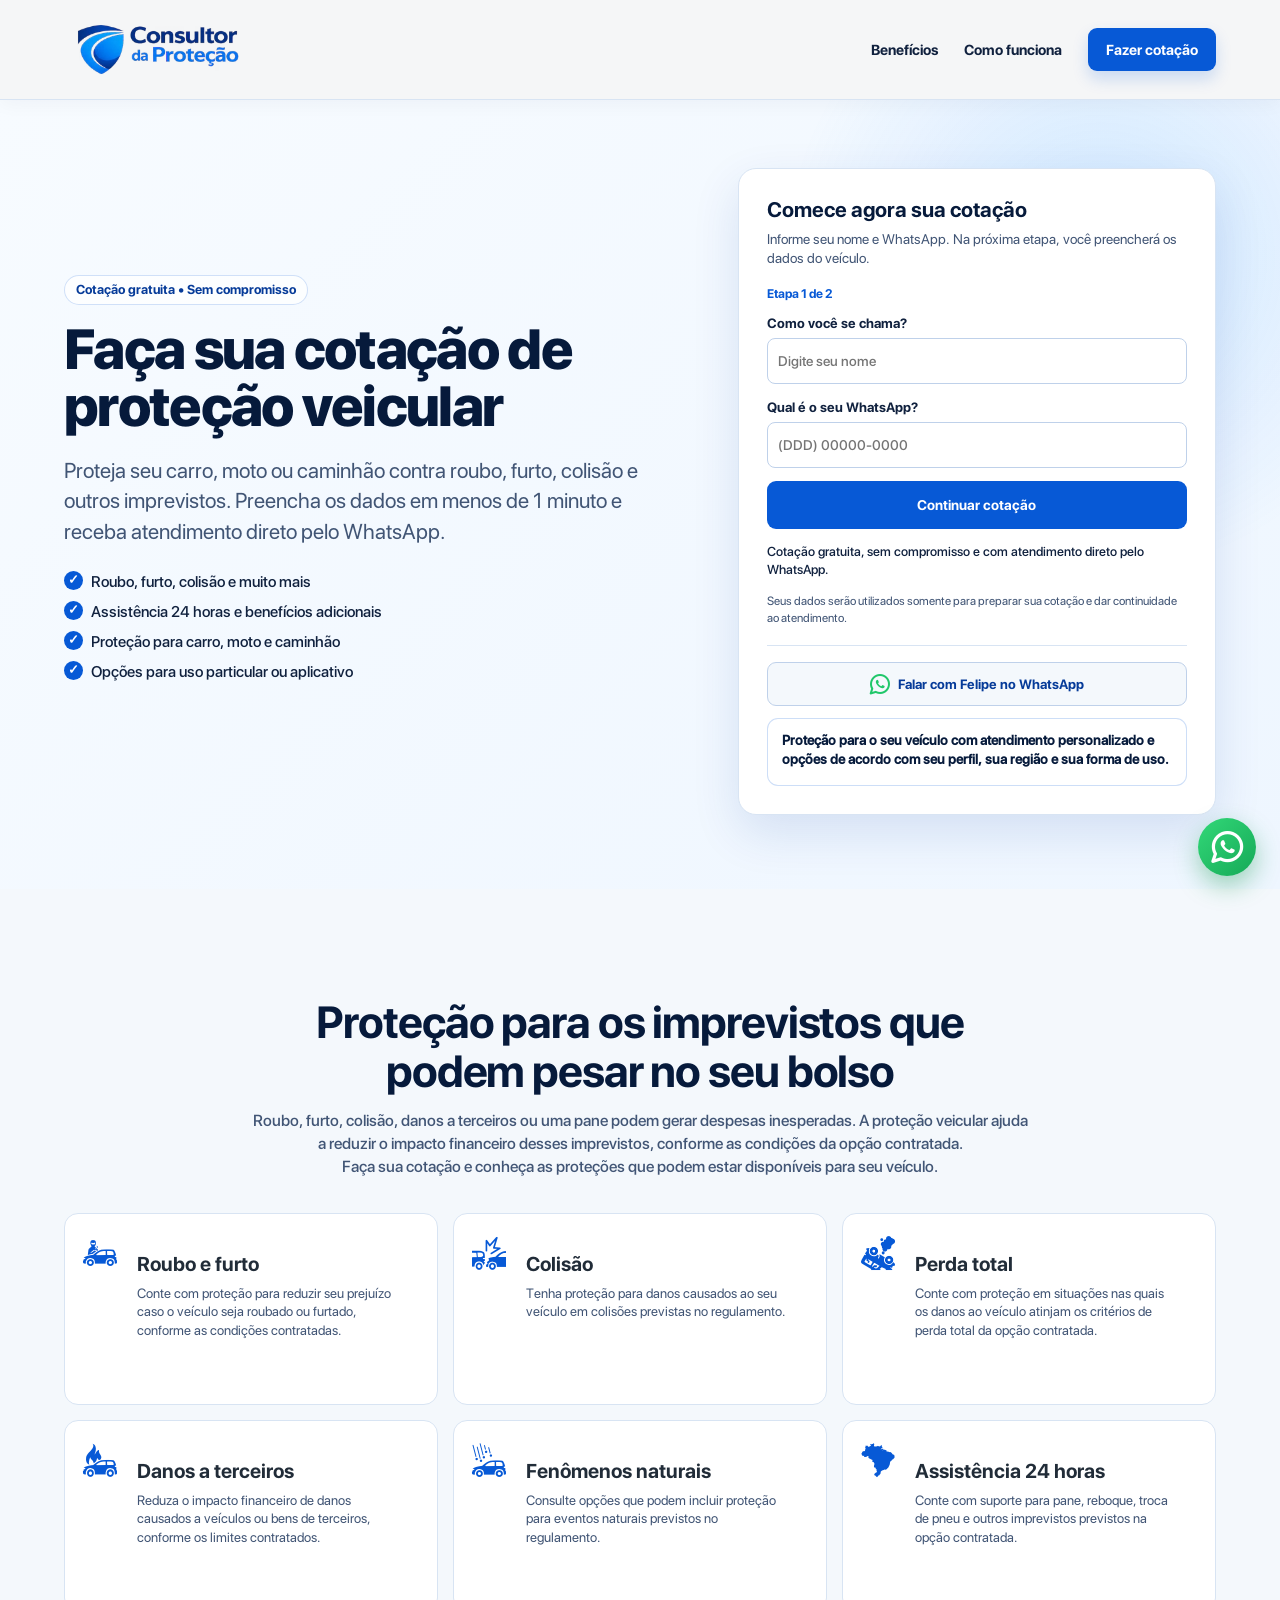
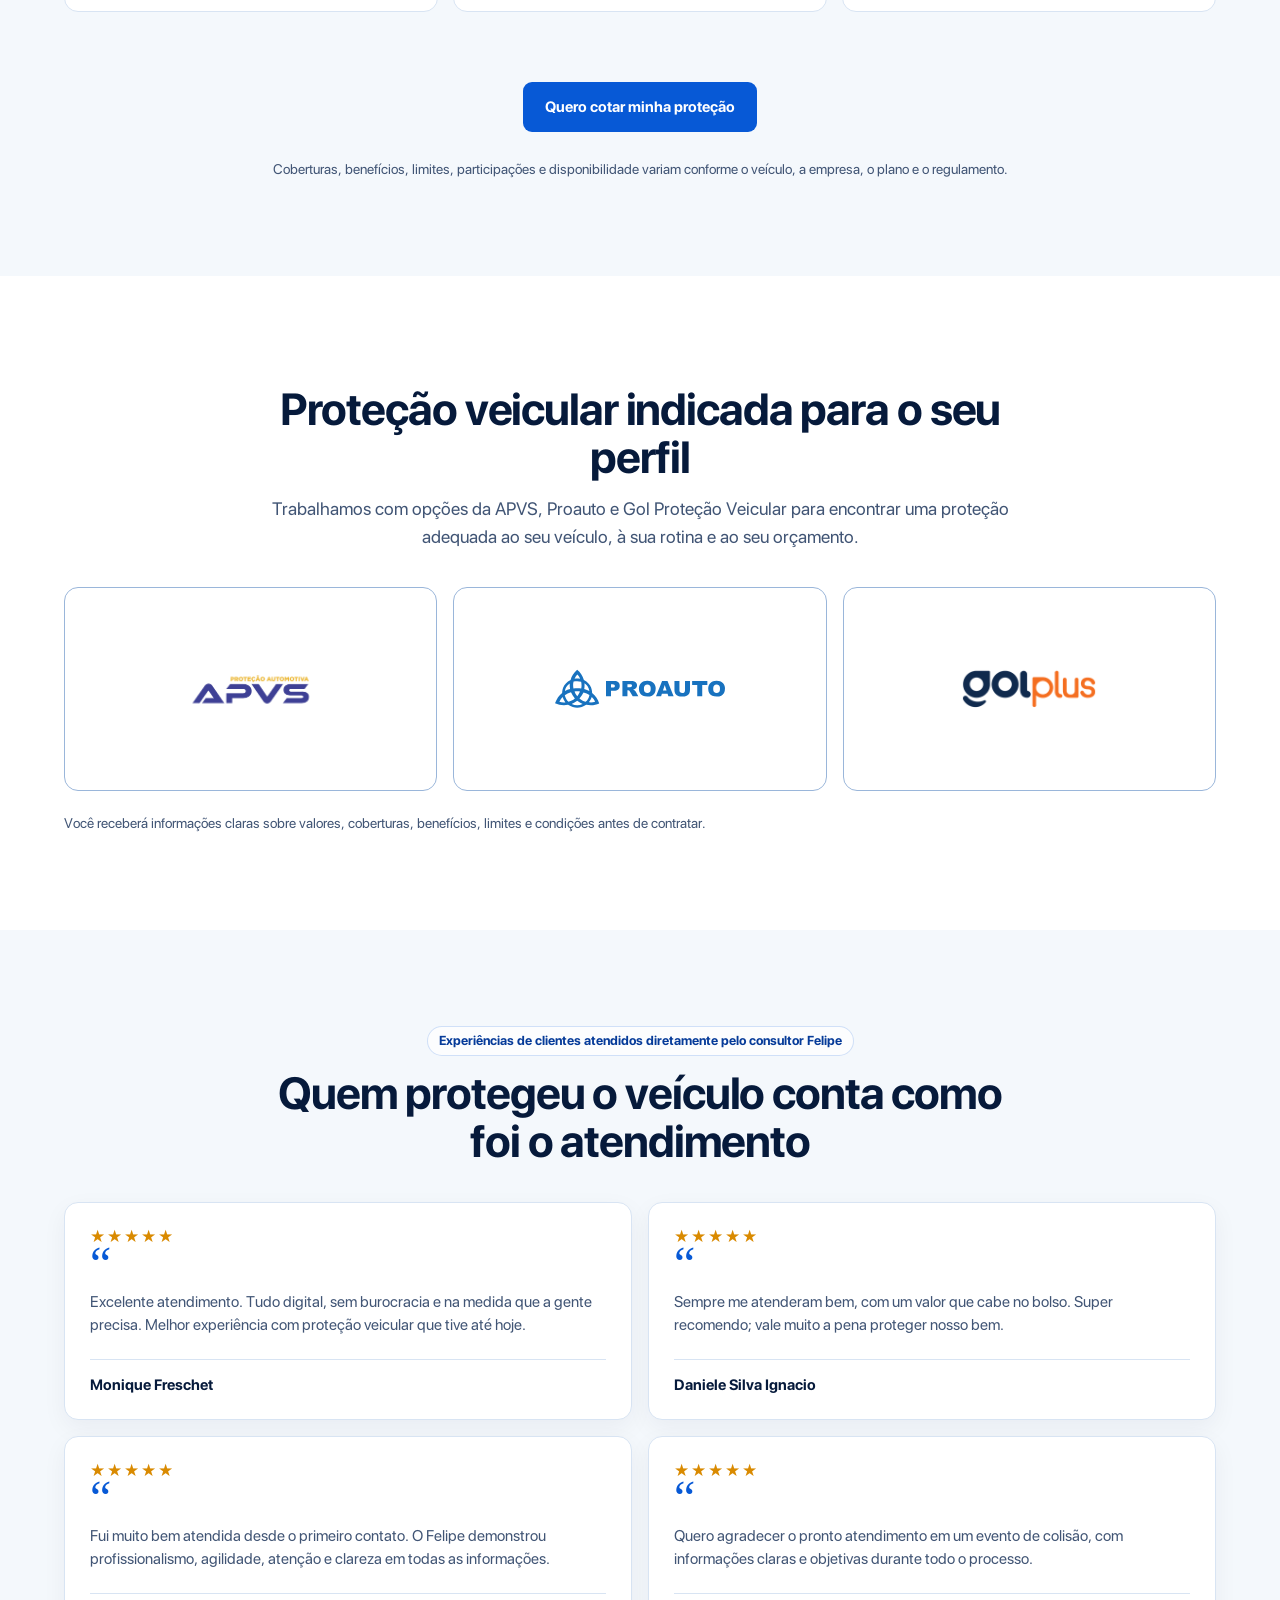
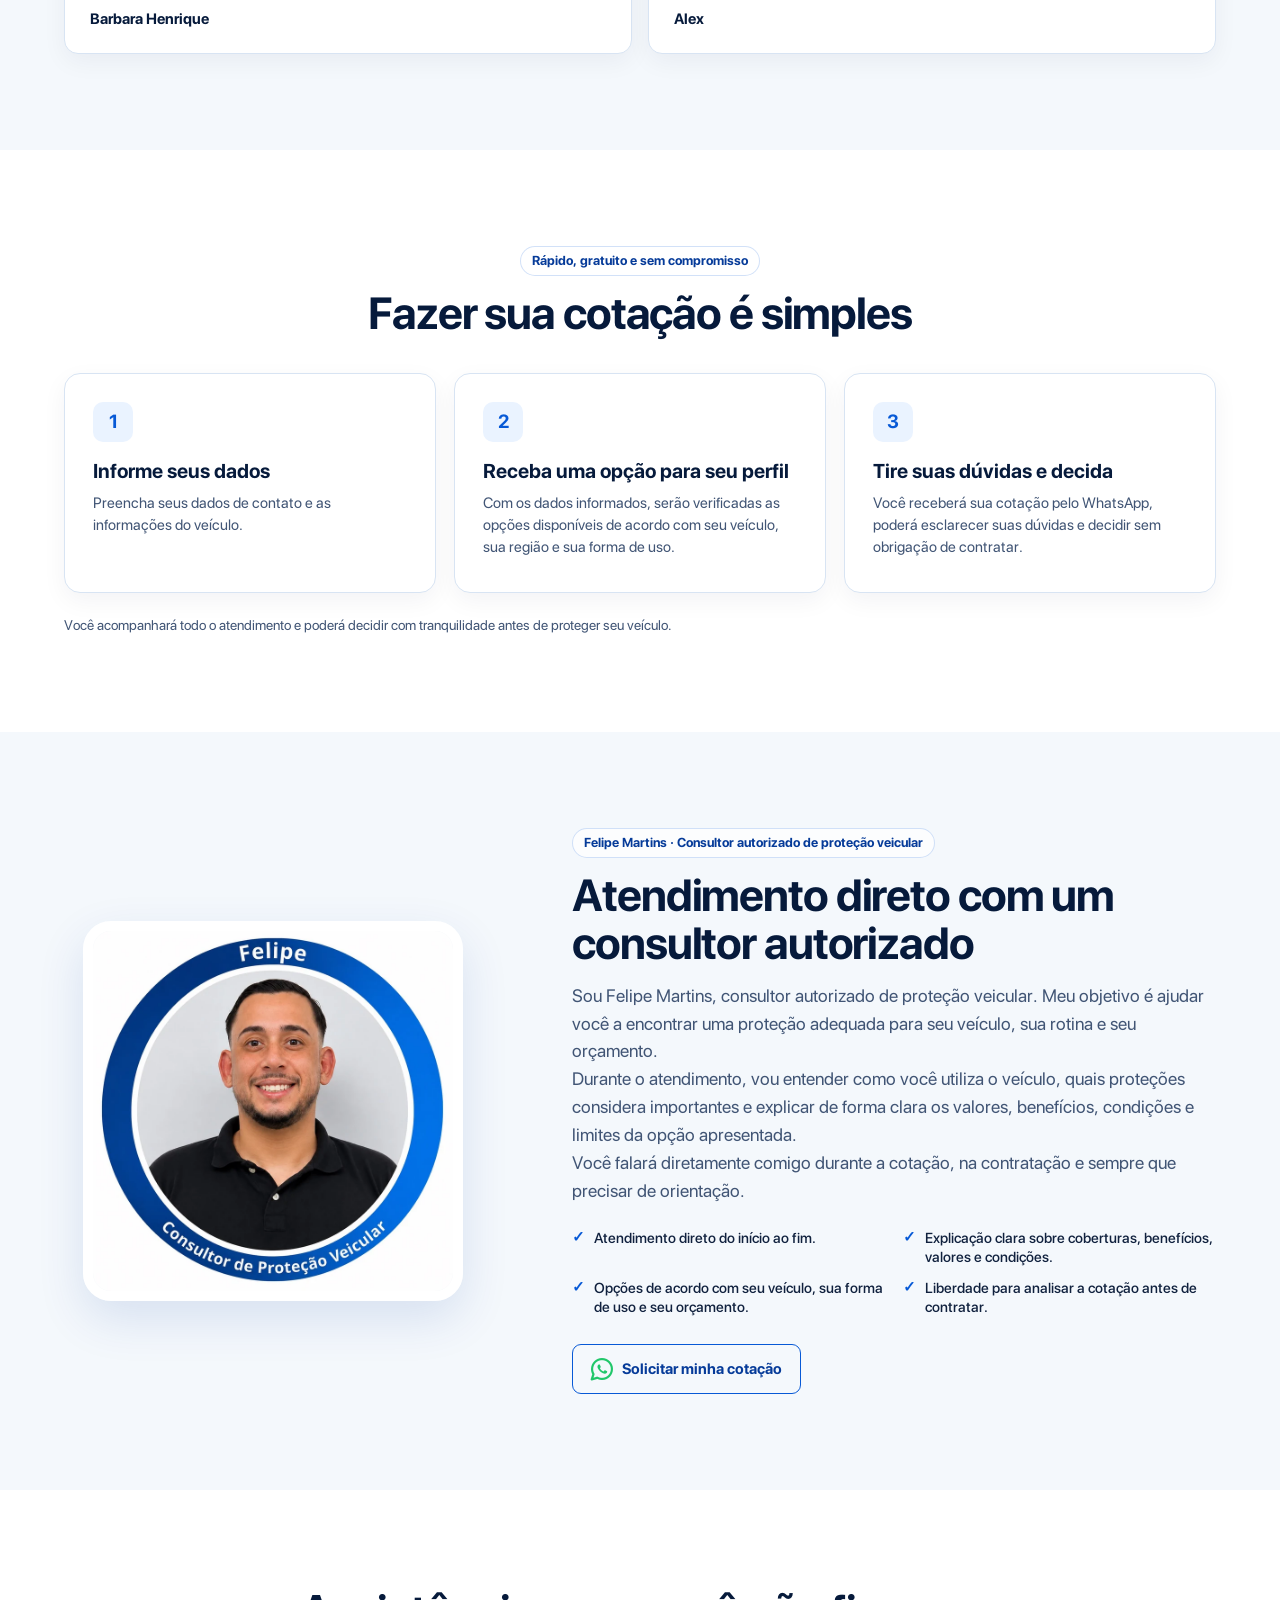
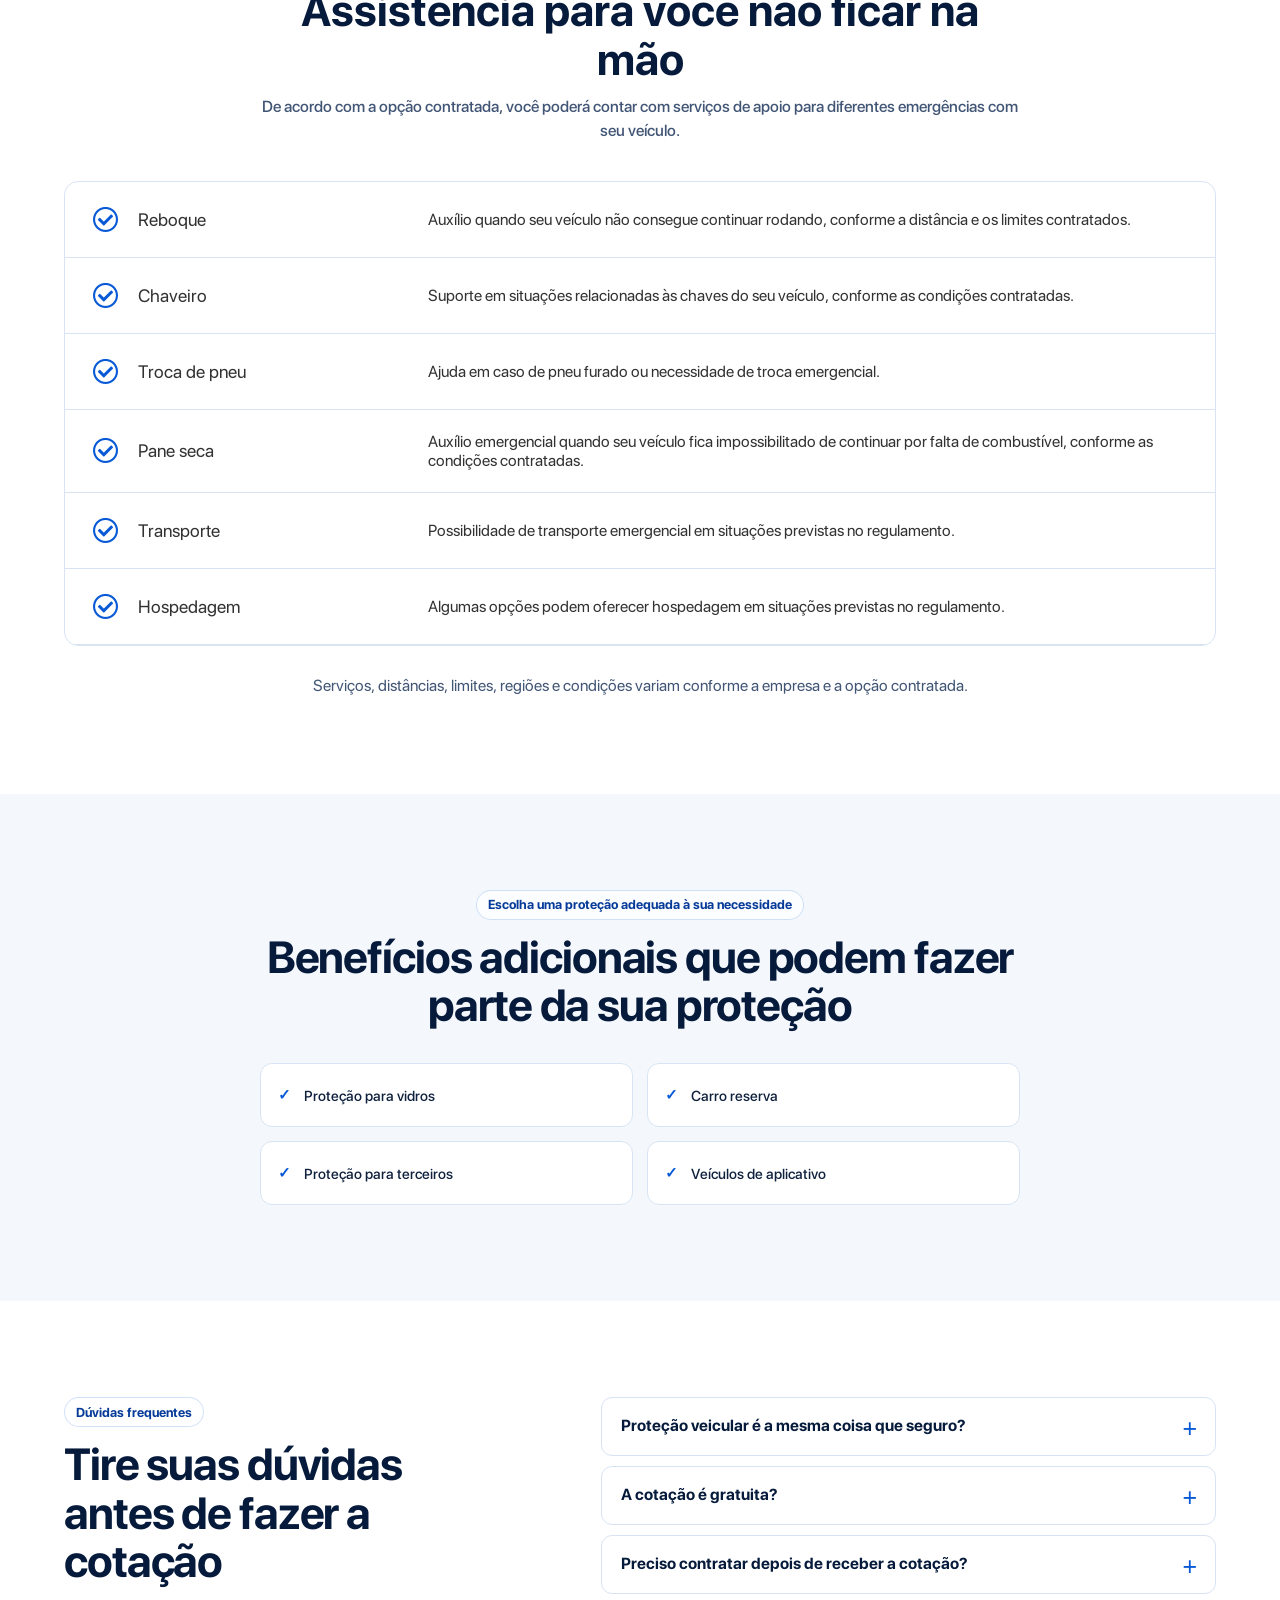
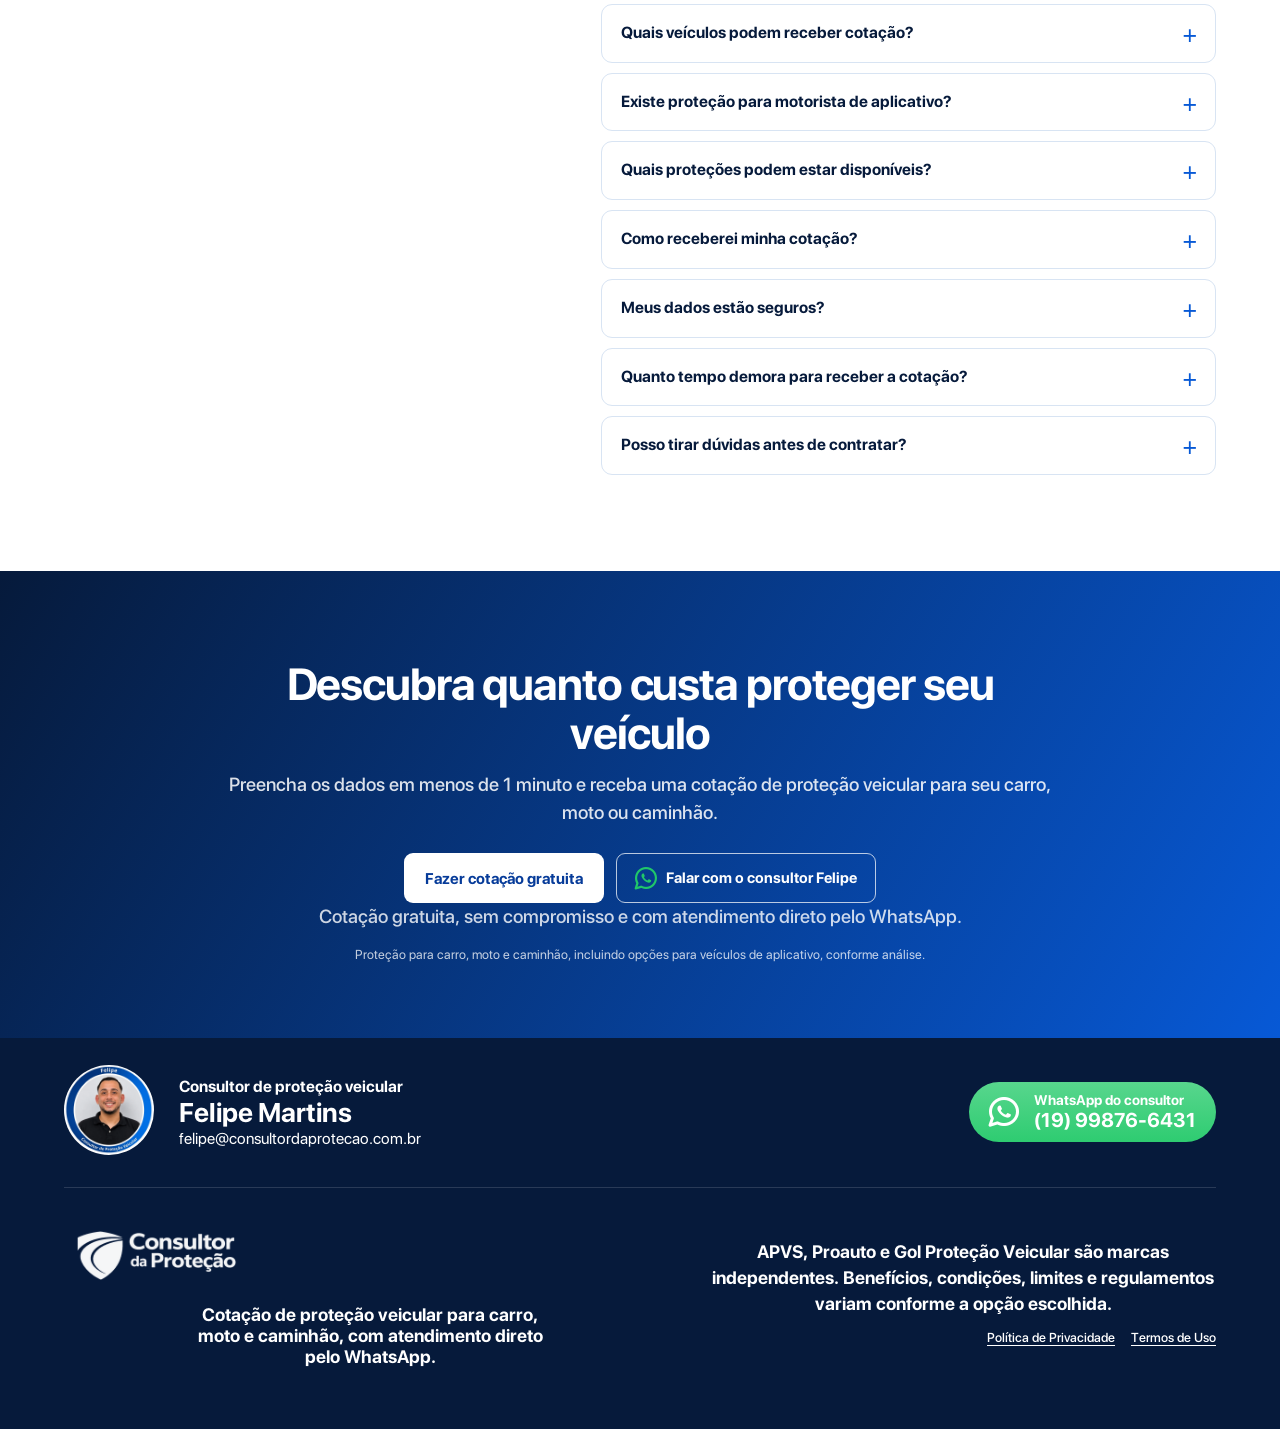
==== commit 0de8b1f3: "Atualiza destaques da cotação" ====
--- a/index.html
+++ b/index.html
@@ -107,10 +107,10 @@
             <h1>Faça sua cotação de proteção veicular</h1>
             <p>Proteja seu carro, moto ou caminhão contra roubo, furto, colisão e outros imprevistos. Preencha os dados em menos de 1 minuto e receba atendimento direto pelo WhatsApp.</p>
             <ul class="hero-benefits" aria-label="Benefícios da cotação">
-              <li>Roubo, furto e colisão</li>
-              <li>Assistência 24 horas</li>
-              <li>Carro, moto e caminhão</li>
-              <li>Opções para motoristas de aplicativo</li>
+              <li>Roubo, furto, colisão e muito mais</li>
+              <li>Assistência 24 horas e benefícios adicionais</li>
+              <li>Proteção para carro, moto e caminhão</li>
+              <li>Opções para uso particular ou aplicativo</li>
             </ul>
           </div>
 
